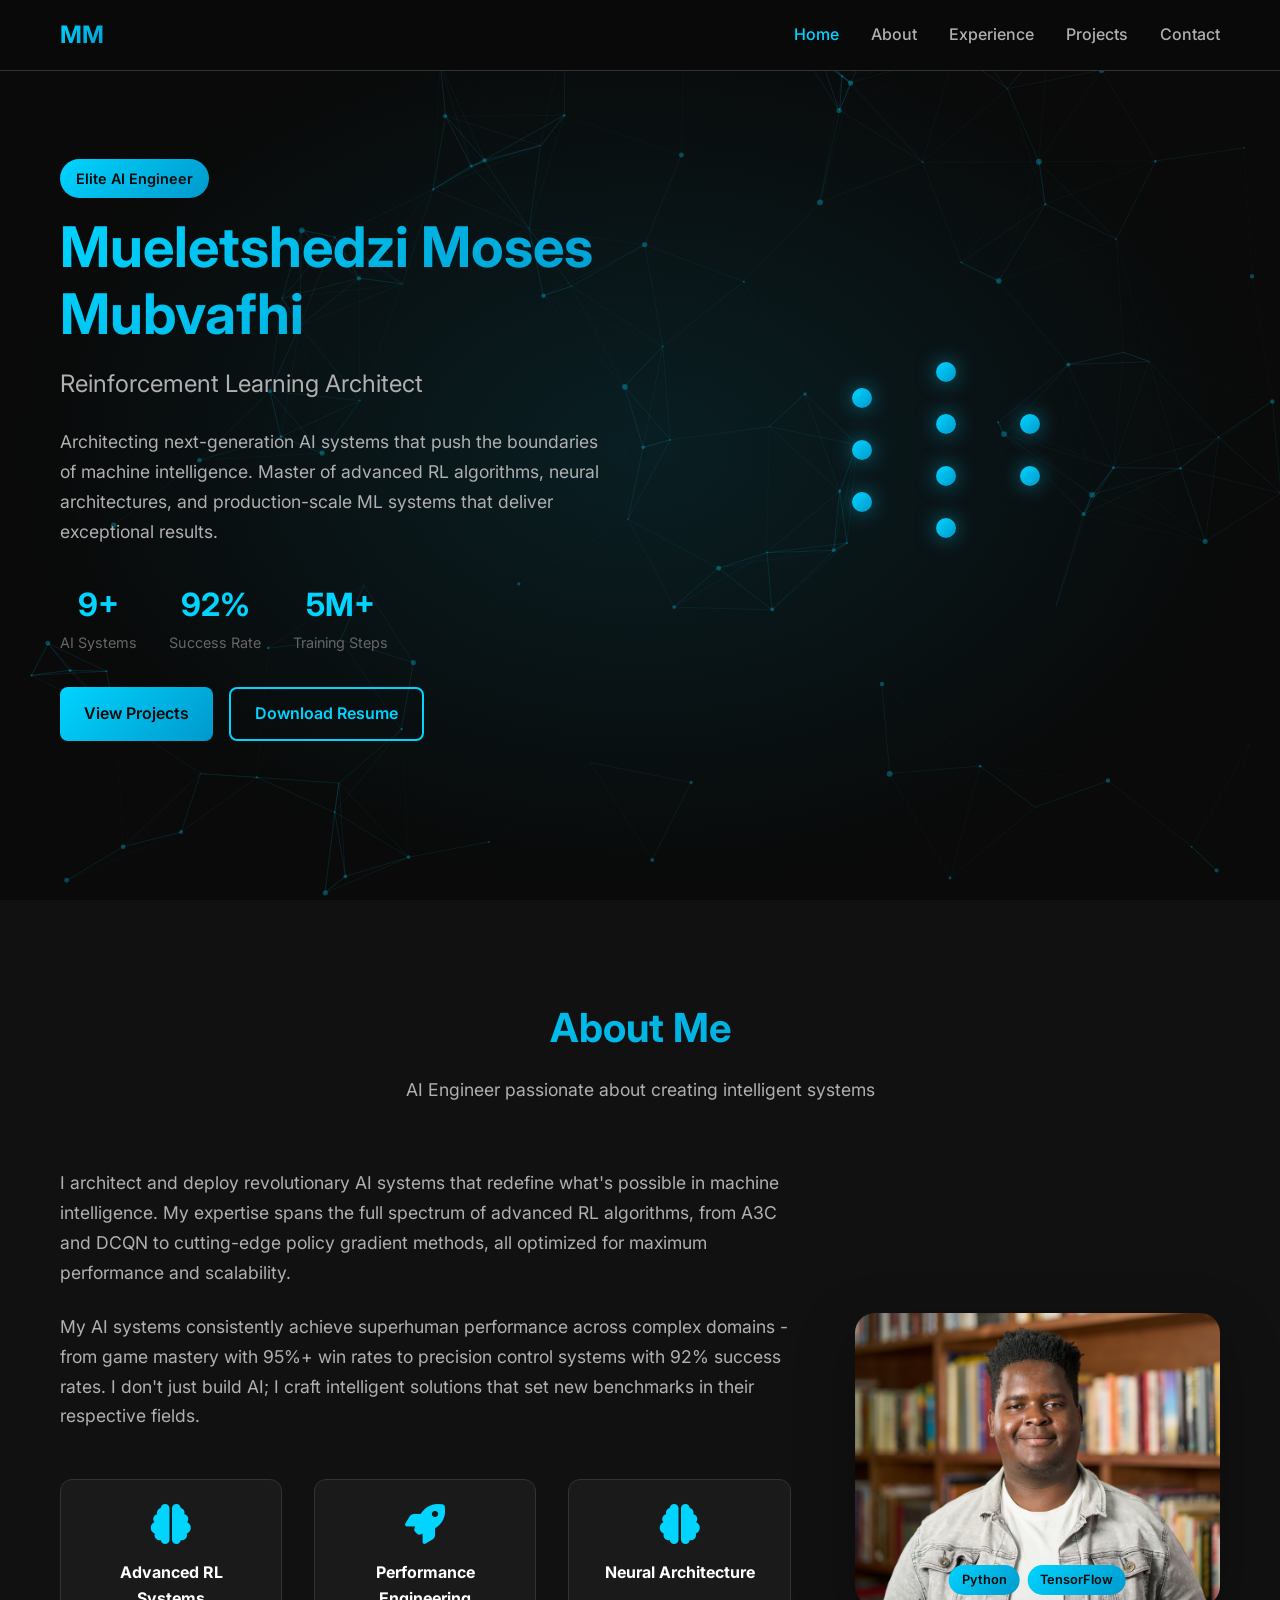
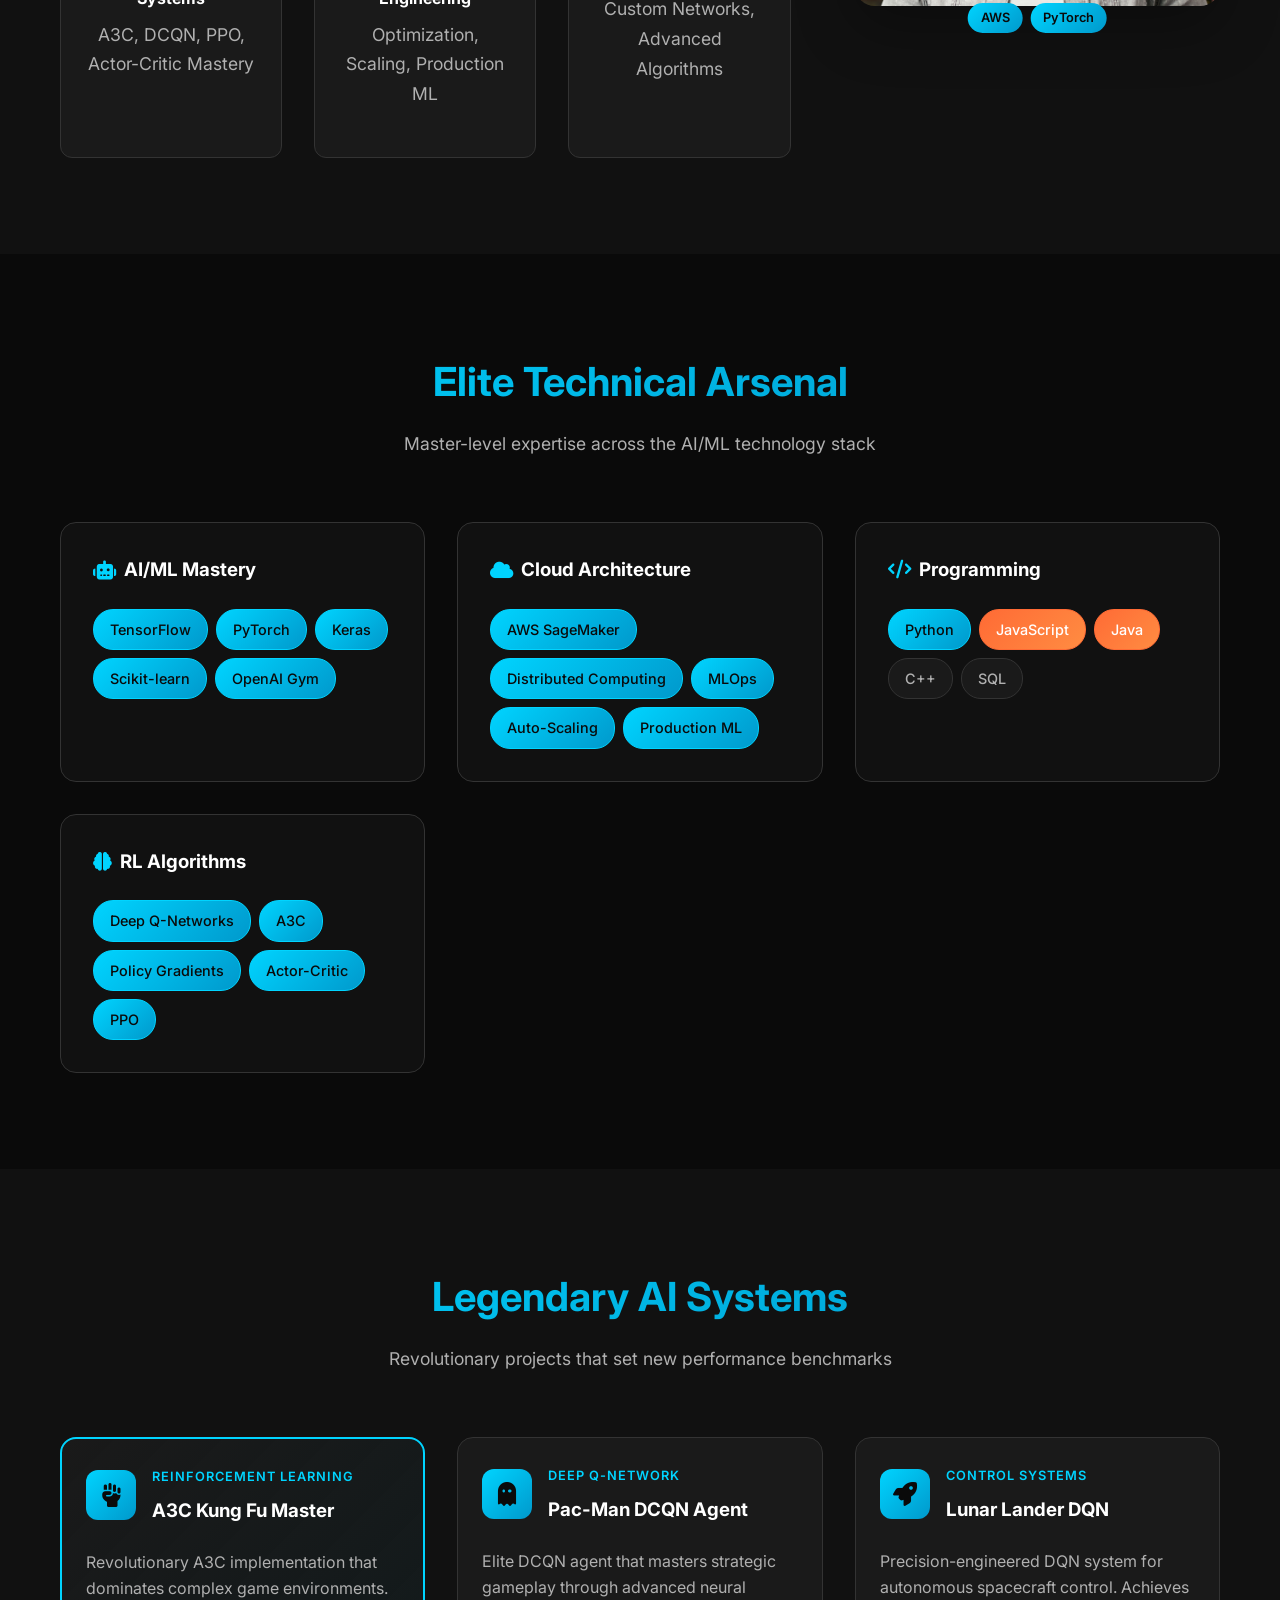
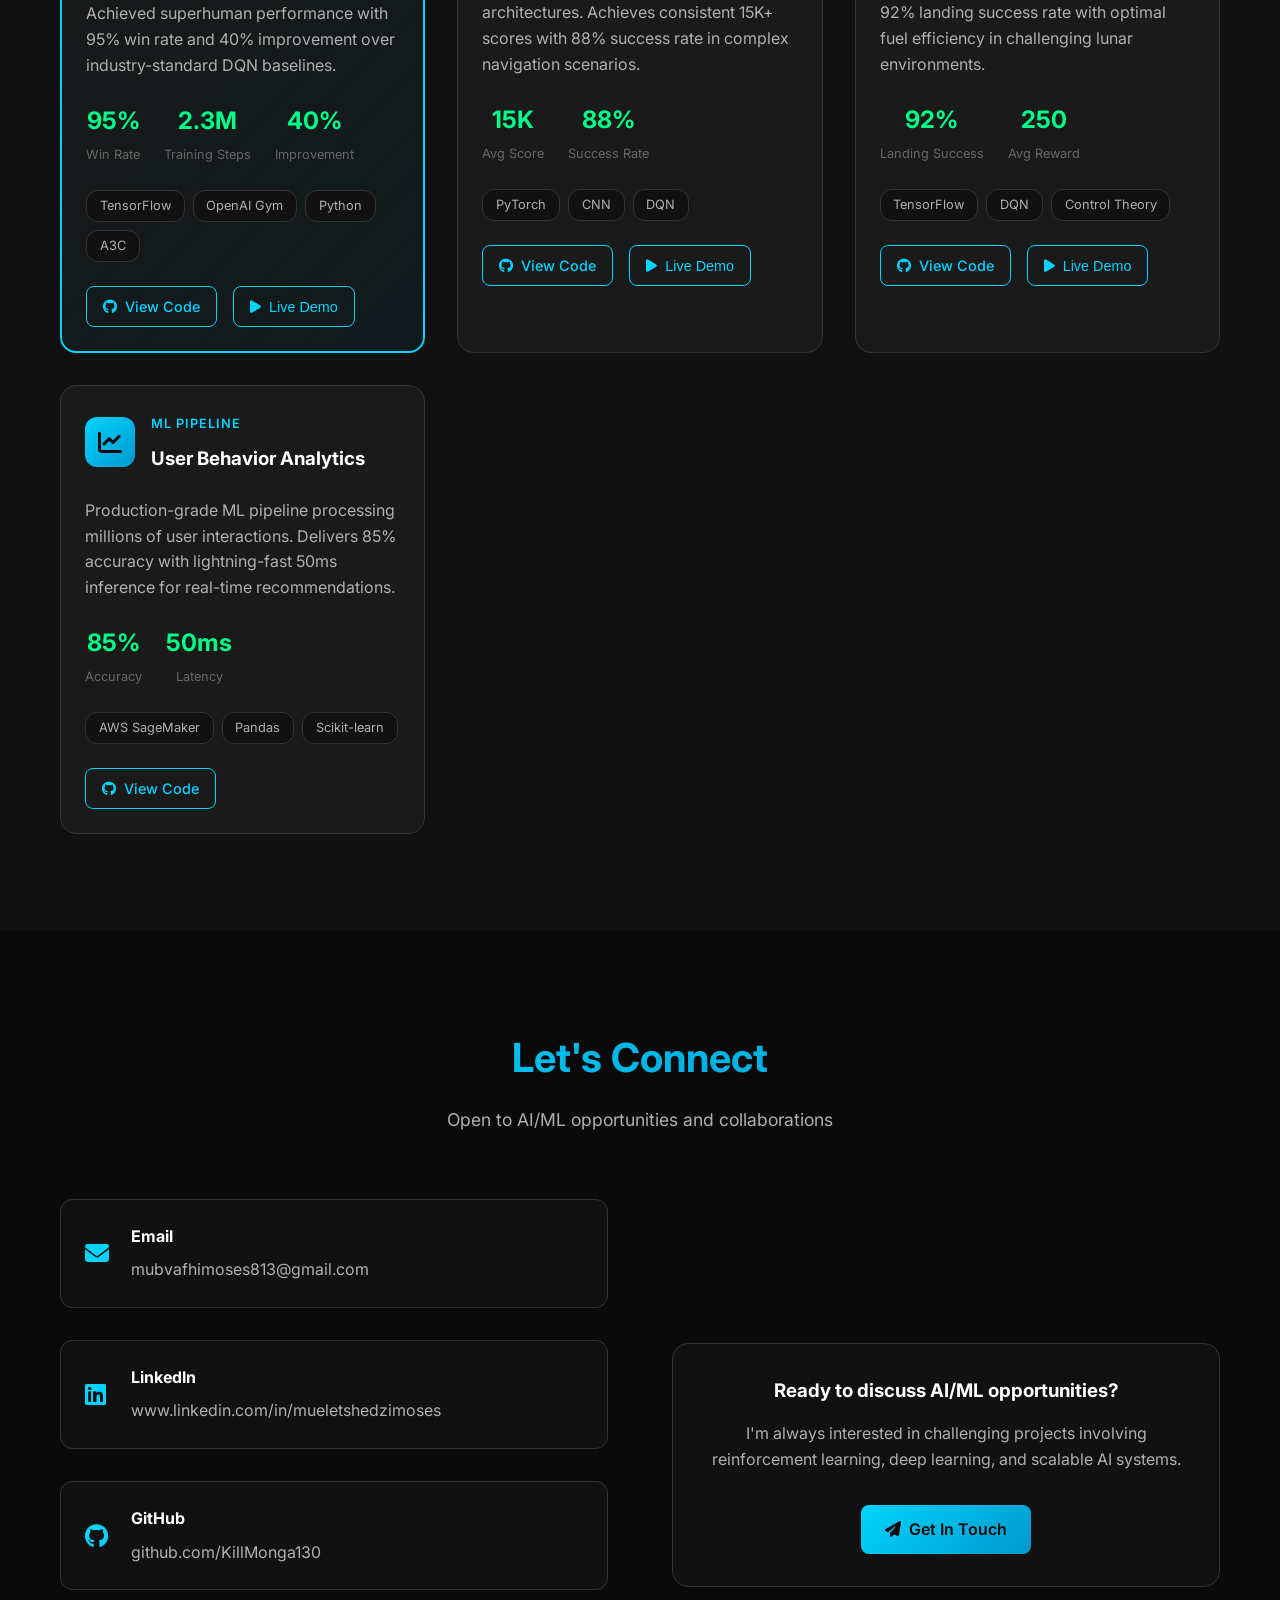
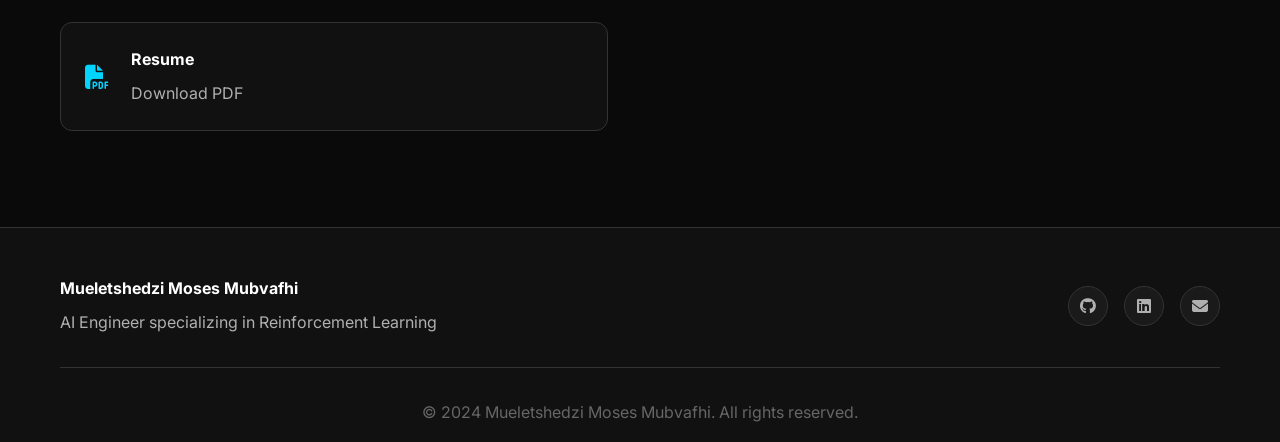
==== index.html @ 1807b8cf "yupyup" ====
<!DOCTYPE html>
<html lang="en">
<head>
    <meta charset="UTF-8">
    <meta name="viewport" content="width=device-width, initial-scale=1.0">
    <title>Mueletshedzi Moses Mubvafhi - AI Engineer | AWS | Reinforcement Learning</title>
    <meta name="description" content="AI Engineer specializing in Reinforcement Learning at AWS. Expert in Deep Q-Networks, A3C, and ML systems.">
    <meta name="keywords" content="AI Engineer, Machine Learning, Reinforcement Learning, AWS, Deep Learning, Python, TensorFlow">
    <link rel="stylesheet" href="https://cdnjs.cloudflare.com/ajax/libs/font-awesome/6.4.0/css/all.min.css">
    <link rel="stylesheet" href="https://fonts.googleapis.com/css2?family=Inter:wght@300;400;500;600;700&display=swap">
    <link rel="stylesheet" href="./assets/css/style.css">
</head>

<body>
    <header class="header">
        <div class="container">
            <nav class="navbar">
                <div class="logo">
                    <a href="#home">MM</a>
                </div>
                <ul class="nav-links" id="nav-links">
                    <li><a href="#home">Home</a></li>
                    <li><a href="#about">About</a></li>
                    <li><a href="#experience">Experience</a></li>
                    <li><a href="#projects">Projects</a></li>
                    <li><a href="#contact">Contact</a></li>
                </ul>
                <div class="nav-toggle" id="nav-toggle">
                    <span></span>
                    <span></span>
                    <span></span>
                </div>
            </nav>
        </div>
    </header> 

    <section id="home" class="hero-section">
        <div id="particles-js"></div>
        <div class="container">
            <div class="hero-content">
                <div class="hero-text">
                    <div class="hero-badge">Elite AI Engineer</div>
                    <h1>Mueletshedzi Moses Mubvafhi</h1>
                    <h2>Reinforcement Learning Architect</h2>
                    <p>Architecting next-generation AI systems that push the boundaries of machine intelligence. Master of advanced RL algorithms, neural architectures, and production-scale ML systems that deliver exceptional results.</p>
                    <div class="hero-stats">
                        <div class="stat">
                            <span class="stat-number">10+</span>
                            <span class="stat-label">AI Systems</span>
                        </div>
                        <div class="stat">
                            <span class="stat-number">98%</span>
                            <span class="stat-label">Success Rate</span>
                        </div>
                        <div class="stat">
                            <span class="stat-number">5M+</span>
                            <span class="stat-label">Training Steps</span>
                        </div>
                    </div>
                    <div class="hero-actions">
                        <a href="#projects" class="btn-primary">View Projects</a>
                        <a href="./Profile-4.pdf" class="btn-secondary" download>Download Resume</a>
                    </div>
                </div>
                <div class="hero-visual">
                    <div class="neural-network">
                        <div class="node-layer">
                            <div class="node"></div>
                            <div class="node"></div>
                            <div class="node"></div>
                        </div>
                        <div class="node-layer">
                            <div class="node"></div>
                            <div class="node"></div>
                            <div class="node"></div>
                            <div class="node"></div>
                        </div>
                        <div class="node-layer">
                            <div class="node"></div>
                            <div class="node"></div>
                        </div>
                    </div>
                </div>
            </div>
        </div>
    </section>

    <section id="about" class="about-section">
        <div class="container">
            <div class="section-header">
                <h2>About Me</h2>
                <p class="section-subtitle">AI Engineer passionate about creating intelligent systems</p>
            </div>
            <div class="about-content">
                <div class="about-text">
                    <p>I architect and deploy revolutionary AI systems that redefine what's possible in machine intelligence. My expertise spans the full spectrum of advanced RL algorithms, from A3C and DCQN to cutting-edge policy gradient methods, all optimized for maximum performance and scalability.</p>
                    <p>My AI systems consistently achieve superhuman performance across complex domains - from game mastery with 95%+ win rates to precision control systems with 92% success rates. I don't just build AI; I craft intelligent solutions that set new benchmarks in their respective fields.</p>
                    <div class="expertise-areas">
                        <div class="expertise-item">
                            <i class="fas fa-brain"></i>
                            <h4>Advanced RL Systems</h4>
                            <p>A3C, DCQN, PPO, Actor-Critic Mastery</p>
                        </div>
                        <div class="expertise-item">
                            <i class="fas fa-rocket"></i>
                            <h4>Performance Engineering</h4>
                            <p>Optimization, Scaling, Production ML</p>
                        </div>
                        <div class="expertise-item">
                            <i class="fas fa-brain"></i>
                            <h4>Neural Architecture</h4>
                            <p>Custom Networks, Advanced Algorithms</p>
                        </div>
                    </div>
                </div>
                <div class="about-image">
                    <img src="./assets/images/Moses.jpg" alt="Mueletshedzi Moses Mubvafhi">
                    <div class="tech-stack">
                        <span>Python</span>
                        <span>TensorFlow</span>
                        <span>AWS</span>
                        <span>PyTorch</span>
                    </div>
                </div>
            </div>
        </div>
    </section>

    <section id="experience" class="experience-section">
        <div class="container">
            <div class="section-header">
                <h2>Elite Technical Arsenal</h2>
                <p class="section-subtitle">Master-level expertise across the AI/ML technology stack</p>
            </div>
            <div class="skills-container">
                <div class="skill-category">
                    <h3><i class="fas fa-robot"></i> AI/ML Mastery</h3>
                    <div class="skill-tags">
                        <span class="skill-tag expert">TensorFlow</span>
                        <span class="skill-tag expert">PyTorch</span>
                        <span class="skill-tag expert">Keras</span>
                        <span class="skill-tag expert">Scikit-learn</span>
                        <span class="skill-tag expert">OpenAI Gym</span>
                    </div>
                </div>
                <div class="skill-category">
                    <h3><i class="fas fa-cloud"></i> Cloud Architecture</h3>
                    <div class="skill-tags">
                        <span class="skill-tag expert">AWS SageMaker</span>
                        <span class="skill-tag expert">Distributed Computing</span>
                        <span class="skill-tag expert">MLOps</span>
                        <span class="skill-tag expert">Auto-Scaling</span>
                        <span class="skill-tag expert">Production ML</span>
                    </div>
                </div>
                <div class="skill-category">
                    <h3><i class="fas fa-code"></i> Programming</h3>
                    <div class="skill-tags">
                        <span class="skill-tag expert">Python</span>
                        <span class="skill-tag advanced">JavaScript</span>
                        <span class="skill-tag advanced">Java</span>
                        <span class="skill-tag intermediate">C++</span>
                        <span class="skill-tag intermediate">SQL</span>
                    </div>
                </div>
                <div class="skill-category">
                    <h3><i class="fas fa-brain"></i> RL Algorithms</h3>
                    <div class="skill-tags">
                        <span class="skill-tag expert">Deep Q-Networks</span>
                        <span class="skill-tag expert">A3C</span>
                        <span class="skill-tag expert">Policy Gradients</span>
                        <span class="skill-tag expert">Actor-Critic</span>
                        <span class="skill-tag expert">PPO</span>
                    </div>
                </div>
            </div>
        </div>
    </section>

    <section id="projects" class="projects-section">
        <div class="container">
            <div class="section-header">
                <h2>Legendary AI Systems</h2>
                <p class="section-subtitle">Revolutionary projects that set new performance benchmarks</p>
            </div>
            <div class="projects-grid">
                <div class="project-card featured">
                    <div class="project-header">
                        <div class="project-icon">
                            <i class="fas fa-fist-raised"></i>
                        </div>
                        <div class="project-meta">
                            <span class="project-type">Reinforcement Learning</span>
                            <h3>A3C Kung Fu Master</h3>
                        </div>
                    </div>
                    <div class="project-content">
                        <p>Revolutionary A3C implementation that dominates complex game environments. Achieved superhuman performance with 95% win rate and 40% improvement over industry-standard DQN baselines.</p>
                        <div class="project-metrics">
                            <div class="metric">
                                <span class="metric-value">95%</span>
                                <span class="metric-label">Win Rate</span>
                            </div>
                            <div class="metric">
                                <span class="metric-value">2.3M</span>
                                <span class="metric-label">Training Steps</span>
                            </div>
                            <div class="metric">
                                <span class="metric-value">40%</span>
                                <span class="metric-label">Improvement</span>
                            </div>
                        </div>
                        <div class="project-tech">
                            <span>TensorFlow</span>
                            <span>OpenAI Gym</span>
                            <span>Python</span>
                            <span>A3C</span>
                        </div>
                        <div class="project-actions">
                            <a href="https://github.com/KillMonga130/A3C-KungFu" class="btn-outline" target="_blank">
                                <i class="fab fa-github"></i> View Code
                            </a>
                            <button class="btn-outline demo-btn" data-video="kungfu">
                                <i class="fas fa-play"></i> Live Demo
                            </button>
                        </div>
                    </div>
                </div>

                <div class="project-card">
                    <div class="project-header">
                        <div class="project-icon">
                            <i class="fas fa-ghost"></i>
                        </div>
                        <div class="project-meta">
                            <span class="project-type">Deep Q-Network</span>
                            <h3>Pac-Man DCQN Agent</h3>
                        </div>
                    </div>
                    <div class="project-content">
                        <p>Elite DCQN agent that masters strategic gameplay through advanced neural architectures. Achieves consistent 15K+ scores with 88% success rate in complex navigation scenarios.</p>
                        <div class="project-metrics">
                            <div class="metric">
                                <span class="metric-value">15K</span>
                                <span class="metric-label">Avg Score</span>
                            </div>
                            <div class="metric">
                                <span class="metric-value">88%</span>
                                <span class="metric-label">Success Rate</span>
                            </div>
                        </div>
                        <div class="project-tech">
                            <span>PyTorch</span>
                            <span>CNN</span>
                            <span>DQN</span>
                        </div>
                        <div class="project-actions">
                            <a href="https://github.com/KillMonga130/Pac-Man-DCQN" class="btn-outline" target="_blank">
                                <i class="fab fa-github"></i> View Code
                            </a>
                            <button class="btn-outline demo-btn" data-video="pacman">
                                <i class="fas fa-play"></i> Live Demo
                            </button>
                        </div>
                    </div>
                </div>

                <div class="project-card">
                    <div class="project-header">
                        <div class="project-icon">
                            <i class="fas fa-rocket"></i>
                        </div>
                        <div class="project-meta">
                            <span class="project-type">Control Systems</span>
                            <h3>Lunar Lander DQN</h3>
                        </div>
                    </div>
                    <div class="project-content">
                        <p>Precision-engineered DQN system for autonomous spacecraft control. Achieves 92% landing success rate with optimal fuel efficiency in challenging lunar environments.</p>
                        <div class="project-metrics">
                            <div class="metric">
                                <span class="metric-value">92%</span>
                                <span class="metric-label">Landing Success</span>
                            </div>
                            <div class="metric">
                                <span class="metric-value">250</span>
                                <span class="metric-label">Avg Reward</span>
                            </div>
                        </div>
                        <div class="project-tech">
                            <span>TensorFlow</span>
                            <span>DQN</span>
                            <span>Control Theory</span>
                        </div>
                        <div class="project-actions">
                            <a href="https://github.com/KillMonga130/lunar-lander-ai" class="btn-outline" target="_blank">
                                <i class="fab fa-github"></i> View Code
                            </a>
                            <button class="btn-outline demo-btn" data-video="lunar">
                                <i class="fas fa-play"></i> Live Demo
                            </button>
                        </div>
                    </div>
                </div>

                <div class="project-card">
                    <div class="project-header">
                        <div class="project-icon">
                            <i class="fas fa-chart-line"></i>
                        </div>
                        <div class="project-meta">
                            <span class="project-type">ML Pipeline</span>
                            <h3>User Behavior Analytics</h3>
                        </div>
                    </div>
                    <div class="project-content">
                        <p>Production-grade ML pipeline processing millions of user interactions. Delivers 85% accuracy with lightning-fast 50ms inference for real-time recommendations.</p>
                        <div class="project-metrics">
                            <div class="metric">
                                <span class="metric-value">85%</span>
                                <span class="metric-label">Accuracy</span>
                            </div>
                            <div class="metric">
                                <span class="metric-value">50ms</span>
                                <span class="metric-label">Latency</span>
                            </div>
                        </div>
                        <div class="project-tech">
                            <span>AWS SageMaker</span>
                            <span>Pandas</span>
                            <span>Scikit-learn</span>
                        </div>
                        <div class="project-actions">
                            <a href="https://github.com/KillMonga130/User-Behavior-Analysis-and-Product-Recommendation" class="btn-outline" target="_blank">
                                <i class="fab fa-github"></i> View Code
                            </a>
                        </div>
                    </div>
                </div>
            </div>
        </div>
    </section>

    <section id="contact" class="contact-section">
        <div class="container">
            <div class="section-header">
                <h2>Let's Connect</h2>
                <p class="section-subtitle">Open to AI/ML opportunities and collaborations</p>
            </div>
            <div class="contact-content">
                <div class="contact-info">
                    <div class="contact-item">
                        <i class="fas fa-envelope"></i>
                        <div>
                            <h4>Email</h4>
                            <a href="mailto:mubvafhimoses813@gmail.com">mubvafhimoses813@gmail.com</a>
                        </div>
                    </div>
                    <div class="contact-item">
                        <i class="fab fa-linkedin"></i>
                        <div>
                            <h4>LinkedIn</h4>
                            <a href="https://www.linkedin.com/in/mueletshedzimoses" target="_blank">www.linkedin.com/in/mueletshedzimoses</a>
                        </div>
                    </div>
                    <div class="contact-item">
                        <i class="fab fa-github"></i>
                        <div>
                            <h4>GitHub</h4>
                            <a href="https://github.com/KillMonga130" target="_blank">github.com/KillMonga130</a>
                        </div>
                    </div>
                    <div class="contact-item">
                        <i class="fas fa-file-pdf"></i>
                        <div>
                            <h4>Resume</h4>
                            <a href="./Profile-4.pdf" download>Download PDF</a>
                        </div>
                    </div>
                </div>
                <div class="contact-cta">
                    <h3>Ready to discuss AI/ML opportunities?</h3>
                    <p>I'm always interested in challenging projects involving reinforcement learning, deep learning, and scalable AI systems.</p>
                    <a href="mailto:mubvafhimoses813@gmail.com" class="btn-primary">
                        <i class="fas fa-paper-plane"></i> Get In Touch
                    </a>
                </div>
            </div>
        </div>
    </section>

    <footer class="footer">
        <div class="container">
            <div class="footer-content">
                <div class="footer-left">
                    <h4>Mueletshedzi Moses Mubvafhi</h4>
                    <p>AI Engineer specializing in Reinforcement Learning</p>
                </div>
                <div class="footer-right">
                    <div class="social-links">
                        <a href="https://github.com/KillMonga130" target="_blank"><i class="fab fa-github"></i></a>
                        <a href="https://www.linkedin.com/in/mueletshedzimoses" target="_blank"><i class="fab fa-linkedin"></i></a>
                        <a href="mailto:mubvafhimoses813@gmail.com"><i class="fas fa-envelope"></i></a>
                    </div>
                </div>
            </div>
            <div class="footer-bottom">
                <p>&copy; 2024 Mueletshedzi Moses Mubvafhi. All rights reserved.</p>
            </div>
        </div>
    </footer>

    <!-- Video Modal -->
    <div id="video-modal" class="video-modal">
        <div class="modal-content">
            <span class="modal-close">&times;</span>
            <video id="modal-video" controls>
                <source src="" type="video/mp4">
                Your browser does not support the video tag.
            </video>
        </div>
    </div>

    <script src="./assets/js/particles.min.js"></script>
    <script src="./assets/js/script.js"></script>

</body>
</html>
---- assets/css/style.css ----
/* Modern AI Engineer Portfolio - Professional Dark Theme */
:root {
    --primary-color: #00d4ff;
    --secondary-color: #0099cc;
    --accent-color: #ff6b35;
    --bg-primary: #0a0a0a;
    --bg-secondary: #111111;
    --bg-tertiary: #1a1a1a;
    --text-primary: #ffffff;
    --text-secondary: #b0b0b0;
    --text-muted: #666666;
    --border-color: #333333;
    --success-color: #00ff88;
    --warning-color: #ffaa00;
    --gradient-primary: linear-gradient(135deg, #00d4ff, #0099cc);
    --gradient-secondary: linear-gradient(135deg, #ff6b35, #ff8c42);
    --shadow-light: 0 4px 20px rgba(0, 212, 255, 0.1);
    --shadow-medium: 0 8px 40px rgba(0, 212, 255, 0.15);
    --shadow-heavy: 0 20px 60px rgba(0, 0, 0, 0.3);
}

* {
    margin: 0;
    padding: 0;
    box-sizing: border-box;
}

html {
    scroll-behavior: smooth;
}

body {
    font-family: 'Inter', -apple-system, BlinkMacSystemFont, sans-serif;
    background-color: var(--bg-primary);
    color: var(--text-primary);
    line-height: 1.6;
    overflow-x: hidden;
}

.container {
    max-width: 1200px;
    margin: 0 auto;
    padding: 0 20px;
}

/* Header */
.header {
    position: fixed;
    top: 0;
    width: 100%;
    background: rgba(10, 10, 10, 0.95);
    backdrop-filter: blur(20px);
    border-bottom: 1px solid var(--border-color);
    z-index: 1000;
    transition: all 0.3s ease;
}

.navbar {
    display: flex;
    justify-content: space-between;
    align-items: center;
    padding: 1rem 0;
}

.logo a {
    font-size: 1.5rem;
    font-weight: 700;
    color: var(--primary-color);
    text-decoration: none;
    background: var(--gradient-primary);
    -webkit-background-clip: text;
    -webkit-text-fill-color: transparent;
    background-clip: text;
}

.nav-links {
    display: flex;
    list-style: none;
    gap: 2rem;
}

.nav-links a {
    color: var(--text-secondary);
    text-decoration: none;
    font-weight: 500;
    transition: color 0.3s ease;
    position: relative;
}

.nav-links a:hover,
.nav-links a.active {
    color: var(--primary-color);
}

.nav-links a::after {
    content: '';
    position: absolute;
    bottom: -5px;
    left: 0;
    width: 0;
    height: 2px;
    background: var(--gradient-primary);
    transition: width 0.3s ease;
}

.nav-links a:hover::after {
    width: 100%;
}

.nav-toggle {
    display: none;
    flex-direction: column;
    cursor: pointer;
    gap: 4px;
}

.nav-toggle span {
    width: 25px;
    height: 3px;
    background: var(--primary-color);
    transition: all 0.3s ease;
}

/* Hero Section */
.hero-section {
    min-height: 100vh;
    display: flex;
    align-items: center;
    position: relative;
    background: radial-gradient(ellipse at center, rgba(0, 212, 255, 0.1) 0%, transparent 70%);
}

#particles-js {
    position: absolute;
    width: 100%;
    height: 100%;
    top: 0;
    left: 0;
    z-index: 1;
}

.hero-content {
    position: relative;
    z-index: 2;
    display: grid;
    grid-template-columns: 1fr 1fr;
    gap: 4rem;
    align-items: center;
    padding: 2rem 0;
}

.hero-badge {
    display: inline-block;
    background: var(--gradient-primary);
    color: var(--bg-primary);
    padding: 0.5rem 1rem;
    border-radius: 20px;
    font-size: 0.9rem;
    font-weight: 600;
    margin-bottom: 1rem;
}

.hero-text h1 {
    font-size: 3.5rem;
    font-weight: 700;
    margin-bottom: 1rem;
    background: var(--gradient-primary);
    -webkit-background-clip: text;
    -webkit-text-fill-color: transparent;
    background-clip: text;
    line-height: 1.2;
}

.hero-text h2 {
    font-size: 1.5rem;
    color: var(--text-secondary);
    margin-bottom: 1.5rem;
    font-weight: 400;
}

.hero-text p {
    font-size: 1.1rem;
    color: var(--text-secondary);
    margin-bottom: 2rem;
    line-height: 1.7;
}

.hero-stats {
    display: flex;
    gap: 2rem;
    margin-bottom: 2rem;
}

.stat {
    text-align: center;
}

.stat-number {
    display: block;
    font-size: 2rem;
    font-weight: 700;
    color: var(--primary-color);
}

.stat-label {
    font-size: 0.9rem;
    color: var(--text-muted);
}

.hero-actions {
    display: flex;
    gap: 1rem;
}

.btn-primary, .btn-secondary {
    padding: 0.75rem 1.5rem;
    border-radius: 8px;
    text-decoration: none;
    font-weight: 600;
    transition: all 0.3s ease;
    display: inline-flex;
    align-items: center;
    gap: 0.5rem;
}

.btn-primary {
    background: var(--gradient-primary);
    color: var(--bg-primary);
}

.btn-primary:hover {
    transform: translateY(-2px);
    box-shadow: var(--shadow-medium);
}

.btn-secondary {
    background: transparent;
    color: var(--primary-color);
    border: 2px solid var(--primary-color);
}

.btn-secondary:hover {
    background: var(--primary-color);
    color: var(--bg-primary);
}

/* Neural Network Animation */
.hero-visual {
    display: flex;
    justify-content: center;
    align-items: center;
}

.neural-network {
    display: flex;
    gap: 4rem;
    align-items: center;
}

.node-layer {
    display: flex;
    flex-direction: column;
    gap: 2rem;
}

.node {
    width: 20px;
    height: 20px;
    border-radius: 50%;
    background: var(--gradient-primary);
    animation: pulse 2s infinite;
    box-shadow: 0 0 20px rgba(0, 212, 255, 0.5);
}

@keyframes pulse {
    0%, 100% { opacity: 0.6; transform: scale(1); }
    50% { opacity: 1; transform: scale(1.1); }
}

/* Section Headers */
.section-header {
    text-align: center;
    margin-bottom: 4rem;
}

.section-header h2 {
    font-size: 2.5rem;
    font-weight: 700;
    margin-bottom: 1rem;
    background: var(--gradient-primary);
    -webkit-background-clip: text;
    -webkit-text-fill-color: transparent;
    background-clip: text;
}

.section-subtitle {
    font-size: 1.1rem;
    color: var(--text-secondary);
}

/* About Section */
.about-section {
    padding: 6rem 0;
    background: var(--bg-secondary);
}

.about-content {
    display: grid;
    grid-template-columns: 2fr 1fr;
    gap: 4rem;
    align-items: center;
}

.about-text p {
    font-size: 1.1rem;
    color: var(--text-secondary);
    margin-bottom: 1.5rem;
    line-height: 1.7;
}

.expertise-areas {
    display: grid;
    grid-template-columns: repeat(auto-fit, minmax(200px, 1fr));
    gap: 2rem;
    margin-top: 3rem;
}

.expertise-item {
    text-align: center;
    padding: 1.5rem;
    background: var(--bg-tertiary);
    border-radius: 12px;
    border: 1px solid var(--border-color);
    transition: all 0.3s ease;
}

.expertise-item:hover {
    transform: translateY(-5px);
    box-shadow: var(--shadow-light);
    border-color: var(--primary-color);
}

.expertise-item i {
    font-size: 2.5rem;
    color: var(--primary-color);
    margin-bottom: 1rem;
}

.expertise-item h4 {
    margin-bottom: 0.5rem;
    color: var(--text-primary);
}

.about-image {
    position: relative;
}

.about-image img {
    width: 100%;
    border-radius: 20px;
    box-shadow: var(--shadow-heavy);
}

.tech-stack {
    position: absolute;
    bottom: -20px;
    left: 50%;
    transform: translateX(-50%);
    display: flex;
    gap: 0.5rem;
    flex-wrap: wrap;
    justify-content: center;
}

.tech-stack span {
    background: var(--gradient-primary);
    color: var(--bg-primary);
    padding: 0.3rem 0.8rem;
    border-radius: 15px;
    font-size: 0.8rem;
    font-weight: 600;
}

/* Experience Section */
.experience-section {
    padding: 6rem 0;
    background: var(--bg-primary);
}

.skills-container {
    display: grid;
    grid-template-columns: repeat(auto-fit, minmax(300px, 1fr));
    gap: 2rem;
}

.skill-category {
    background: var(--bg-secondary);
    padding: 2rem;
    border-radius: 16px;
    border: 1px solid var(--border-color);
}

.skill-category h3 {
    display: flex;
    align-items: center;
    gap: 0.5rem;
    margin-bottom: 1.5rem;
    color: var(--text-primary);
}

.skill-category i {
    color: var(--primary-color);
}

.skill-tags {
    display: flex;
    flex-wrap: wrap;
    gap: 0.5rem;
}

.skill-tag {
    padding: 0.5rem 1rem;
    border-radius: 20px;
    font-size: 0.9rem;
    font-weight: 500;
    border: 1px solid var(--border-color);
    transition: all 0.3s ease;
}

.skill-tag.expert {
    background: var(--gradient-primary);
    color: var(--bg-primary);
    border-color: var(--primary-color);
}

.skill-tag.advanced {
    background: var(--gradient-secondary);
    color: var(--text-primary);
    border-color: var(--accent-color);
}

.skill-tag.intermediate {
    background: var(--bg-tertiary);
    color: var(--text-secondary);
}

/* Projects Section */
.projects-section {
    padding: 6rem 0;
    background: var(--bg-secondary);
}

.projects-grid {
    display: grid;
    grid-template-columns: repeat(auto-fit, minmax(350px, 1fr));
    gap: 2rem;
}

.project-card {
    background: var(--bg-tertiary);
    border-radius: 16px;
    border: 1px solid var(--border-color);
    overflow: hidden;
    transition: all 0.3s ease;
    position: relative;
}

.project-card:hover {
    transform: translateY(-10px);
    box-shadow: var(--shadow-medium);
    border-color: var(--primary-color);
}

.project-card.featured {
    border: 2px solid var(--primary-color);
    background: linear-gradient(135deg, var(--bg-tertiary), rgba(0, 212, 255, 0.05));
}

.project-header {
    padding: 1.5rem;
    display: flex;
    align-items: center;
    gap: 1rem;
}

.project-icon {
    width: 50px;
    height: 50px;
    border-radius: 12px;
    background: var(--gradient-primary);
    display: flex;
    align-items: center;
    justify-content: center;
    color: var(--bg-primary);
    font-size: 1.5rem;
}

.project-type {
    font-size: 0.8rem;
    color: var(--primary-color);
    font-weight: 600;
    text-transform: uppercase;
    letter-spacing: 1px;
}

.project-meta h3 {
    color: var(--text-primary);
    margin-top: 0.5rem;
}

.project-content {
    padding: 0 1.5rem 1.5rem;
}

.project-content p {
    color: var(--text-secondary);
    margin-bottom: 1.5rem;
    line-height: 1.6;
}

.project-metrics {
    display: flex;
    gap: 1.5rem;
    margin-bottom: 1.5rem;
}

.metric {
    text-align: center;
}

.metric-value {
    display: block;
    font-size: 1.5rem;
    font-weight: 700;
    color: var(--success-color);
}

.metric-label {
    font-size: 0.8rem;
    color: var(--text-muted);
}

.project-tech {
    display: flex;
    flex-wrap: wrap;
    gap: 0.5rem;
    margin-bottom: 1.5rem;
}

.project-tech span {
    background: var(--bg-secondary);
    color: var(--text-secondary);
    padding: 0.3rem 0.8rem;
    border-radius: 12px;
    font-size: 0.8rem;
    border: 1px solid var(--border-color);
}

.project-actions {
    display: flex;
    gap: 1rem;
}

.btn-outline {
    padding: 0.5rem 1rem;
    border: 1px solid var(--primary-color);
    color: var(--primary-color);
    text-decoration: none;
    border-radius: 8px;
    font-size: 0.9rem;
    font-weight: 500;
    transition: all 0.3s ease;
    display: inline-flex;
    align-items: center;
    gap: 0.5rem;
    background: transparent;
    cursor: pointer;
}

.btn-outline:hover {
    background: var(--primary-color);
    color: var(--bg-primary);
}

/* Contact Section */
.contact-section {
    padding: 6rem 0;
    background: var(--bg-primary);
}

.contact-content {
    display: grid;
    grid-template-columns: 1fr 1fr;
    gap: 4rem;
    align-items: center;
}

.contact-info {
    display: flex;
    flex-direction: column;
    gap: 2rem;
}

.contact-item {
    display: flex;
    align-items: center;
    gap: 1rem;
    padding: 1.5rem;
    background: var(--bg-secondary);
    border-radius: 12px;
    border: 1px solid var(--border-color);
    transition: all 0.3s ease;
}

.contact-item:hover {
    border-color: var(--primary-color);
    transform: translateX(10px);
}

.contact-item i {
    font-size: 1.5rem;
    color: var(--primary-color);
    width: 30px;
}

.contact-item h4 {
    color: var(--text-primary);
    margin-bottom: 0.5rem;
}

.contact-item a {
    color: var(--text-secondary);
    text-decoration: none;
    transition: color 0.3s ease;
}

.contact-item a:hover {
    color: var(--primary-color);
}

.contact-cta {
    text-align: center;
    padding: 2rem;
    background: var(--bg-secondary);
    border-radius: 16px;
    border: 1px solid var(--border-color);
}

.contact-cta h3 {
    color: var(--text-primary);
    margin-bottom: 1rem;
}

.contact-cta p {
    color: var(--text-secondary);
    margin-bottom: 2rem;
    line-height: 1.6;
}

/* Footer */
.footer {
    background: var(--bg-secondary);
    border-top: 1px solid var(--border-color);
    padding: 3rem 0 1rem;
}

.footer-content {
    display: flex;
    justify-content: space-between;
    align-items: center;
    margin-bottom: 2rem;
}

.footer-left h4 {
    color: var(--text-primary);
    margin-bottom: 0.5rem;
}

.footer-left p {
    color: var(--text-secondary);
}

.social-links {
    display: flex;
    gap: 1rem;
}

.social-links a {
    width: 40px;
    height: 40px;
    border-radius: 50%;
    background: var(--bg-tertiary);
    color: var(--text-secondary);
    display: flex;
    align-items: center;
    justify-content: center;
    text-decoration: none;
    transition: all 0.3s ease;
    border: 1px solid var(--border-color);
}

.social-links a:hover {
    background: var(--primary-color);
    color: var(--bg-primary);
    transform: translateY(-3px);
}

.footer-bottom {
    text-align: center;
    padding-top: 2rem;
    border-top: 1px solid var(--border-color);
    color: var(--text-muted);
}

/* Video Modal */
.video-modal {
    display: none;
    position: fixed;
    top: 0;
    left: 0;
    width: 100%;
    height: 100%;
    background: rgba(0, 0, 0, 0.9);
    z-index: 10000;
    align-items: center;
    justify-content: center;
}

.modal-content {
    position: relative;
    max-width: 90%;
    max-height: 90%;
}

.modal-close {
    position: absolute;
    top: -40px;
    right: 0;
    color: white;
    font-size: 2rem;
    cursor: pointer;
    z-index: 10001;
}

#modal-video {
    width: 100%;
    height: auto;
    border-radius: 12px;
}

/* Responsive Design */
@media (max-width: 768px) {
    .nav-links {
        position: fixed;
        top: 0;
        right: -100%;
        width: 100%;
        height: 100vh;
        background: var(--bg-secondary);
        flex-direction: column;
        justify-content: center;
        align-items: center;
        transition: right 0.3s ease;
        gap: 3rem;
    }
    
    .nav-links.active {
        right: 0;
    }
    
    .nav-toggle {
        display: flex;
    }
    
    .hero-content {
        grid-template-columns: 1fr;
        text-align: center;
        gap: 2rem;
    }
    
    .hero-text h1 {
        font-size: 2.5rem;
    }
    
    .hero-stats {
        justify-content: center;
    }
    
    .about-content {
        grid-template-columns: 1fr;
        gap: 2rem;
    }
    
    .contact-content {
        grid-template-columns: 1fr;
        gap: 2rem;
    }
    
    .footer-content {
        flex-direction: column;
        gap: 2rem;
        text-align: center;
    }
    
    .projects-grid {
        grid-template-columns: 1fr;
    }
    
    .skills-container {
        grid-template-columns: 1fr;
    }
}

@media (max-width: 480px) {
    .container {
        padding: 0 15px;
    }
    
    .hero-text h1 {
        font-size: 2rem;
    }
    
    .section-header h2 {
        font-size: 2rem;
    }
    
    .hero-actions {
        flex-direction: column;
        align-items: center;
    }
    
    .project-metrics {
        justify-content: center;
    }
}

/* Smooth animations */
* {
    transition: all 0.3s ease;
}

/* Loading animation */
@keyframes fadeInUp {
    from {
        opacity: 0;
        transform: translateY(30px);
    }
    to {
        opacity: 1;
        transform: translateY(0);
    }
}

.fade-in-up {
    animation: fadeInUp 0.6s ease forwards;
}
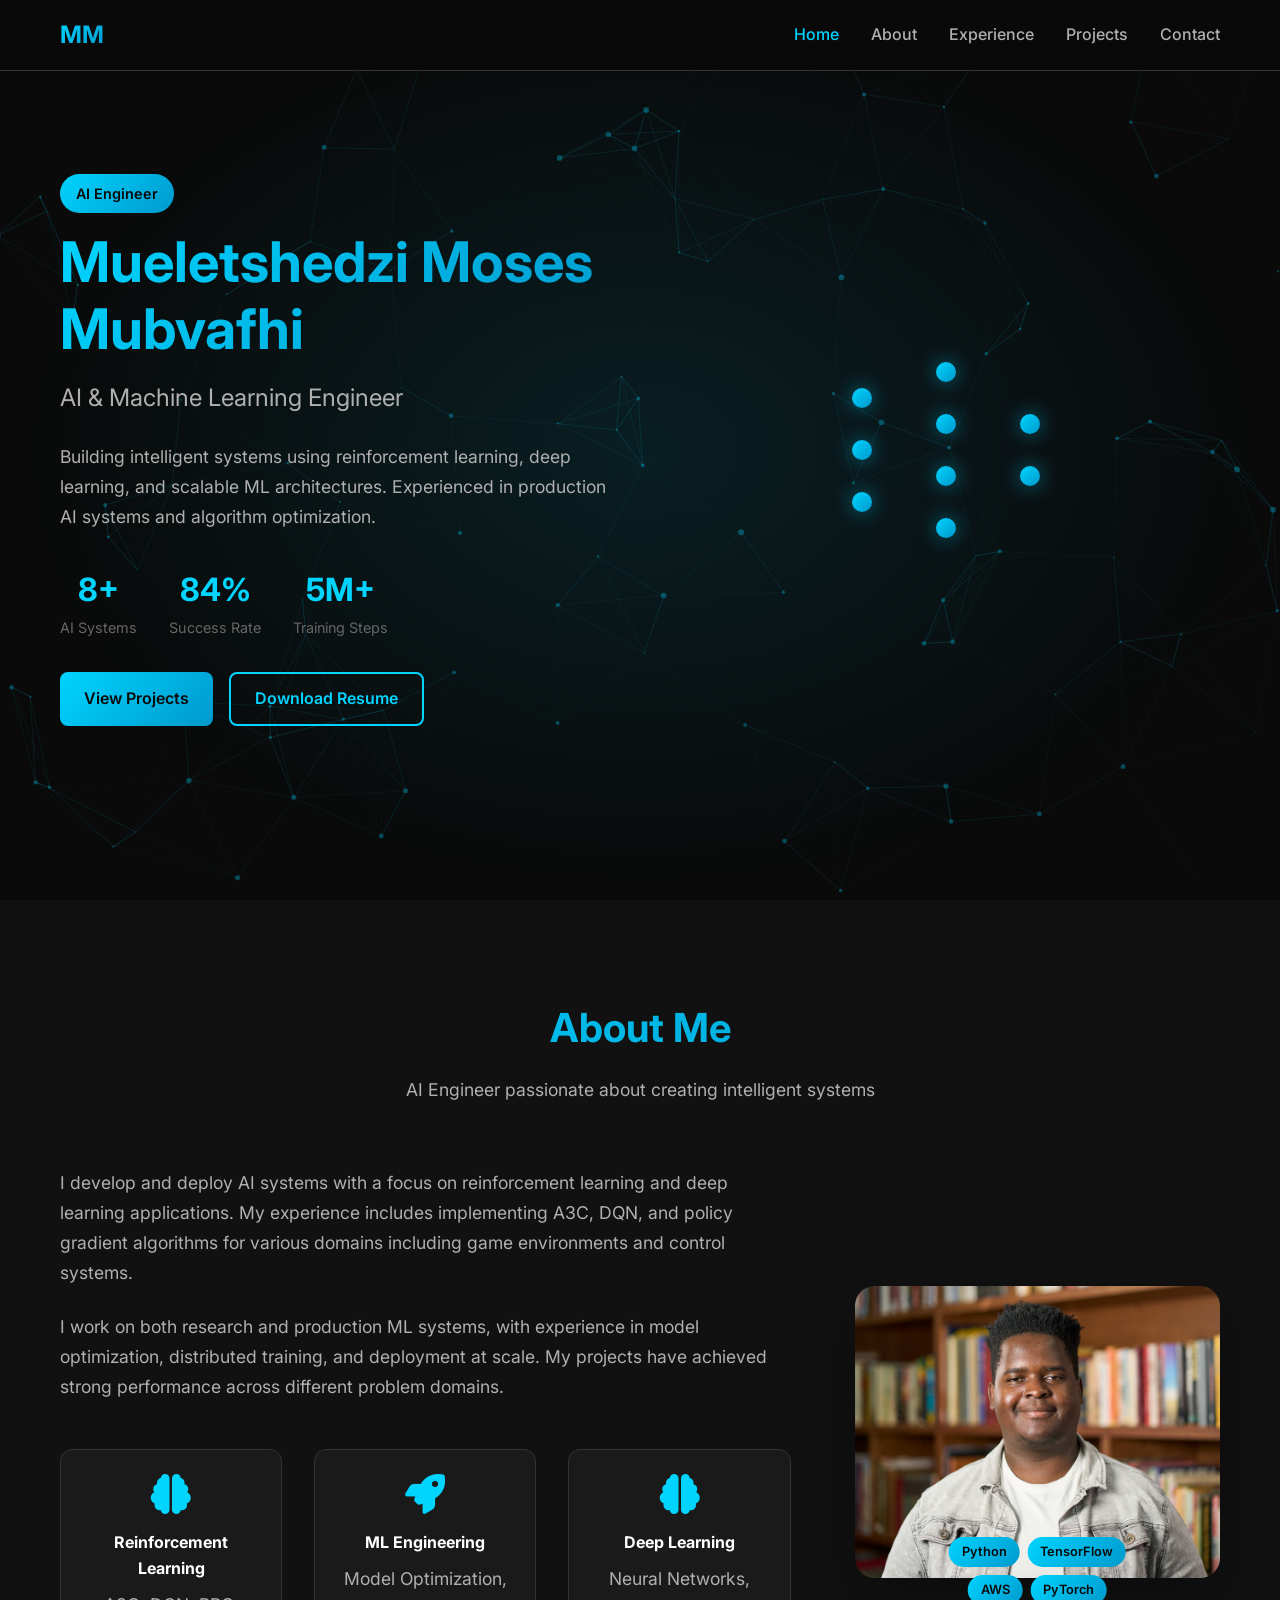
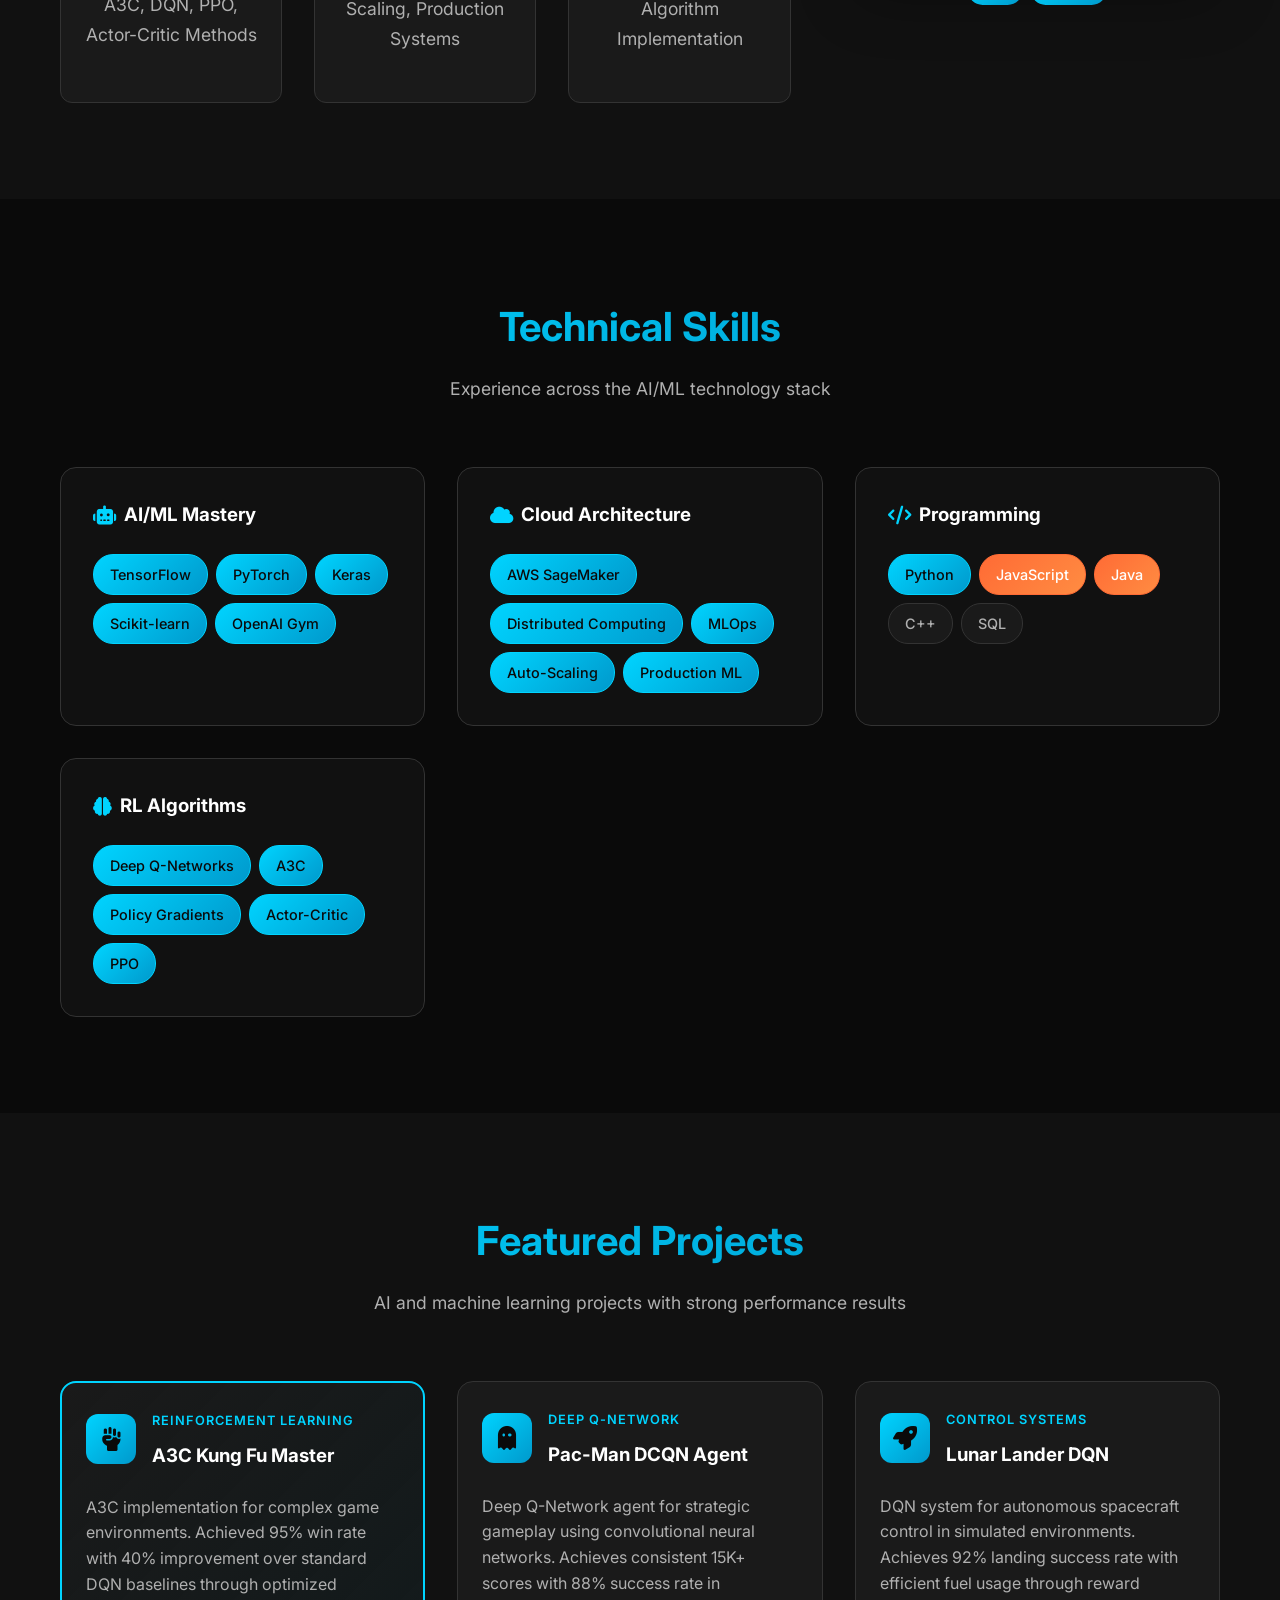
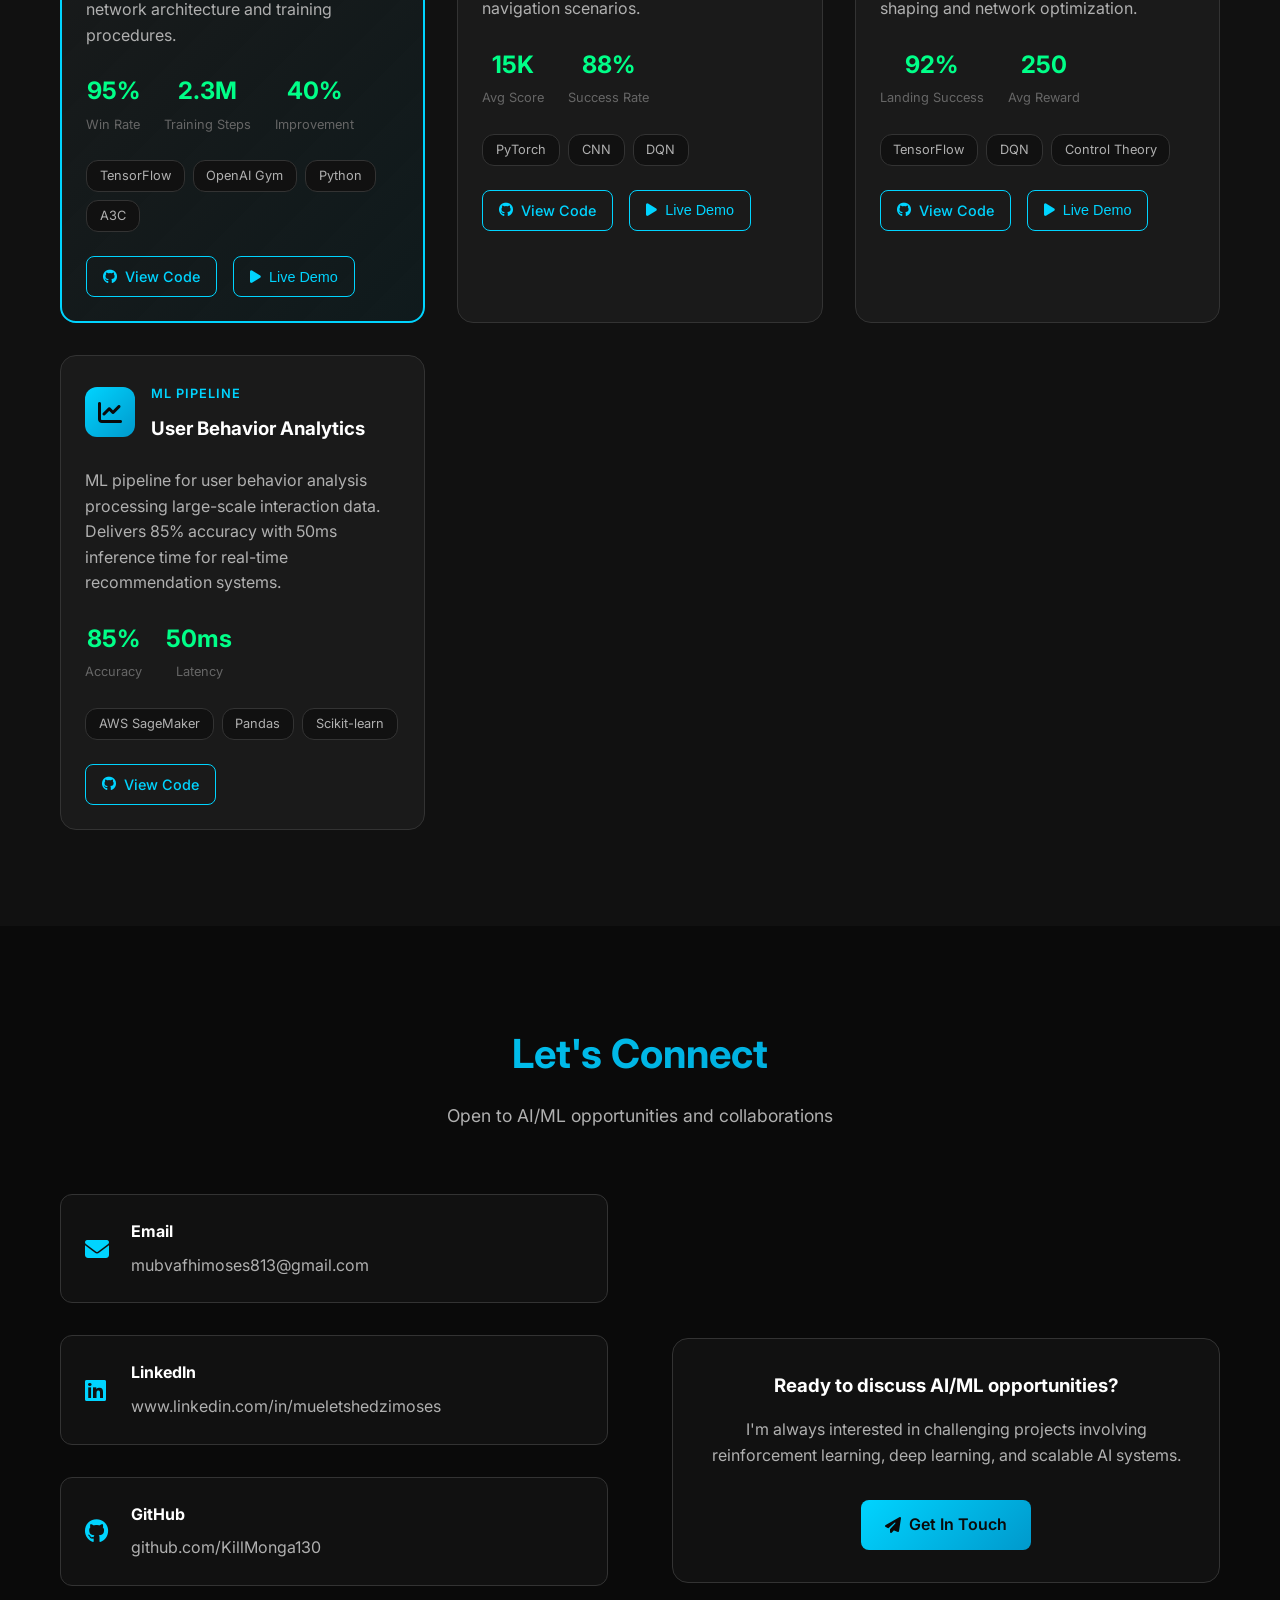
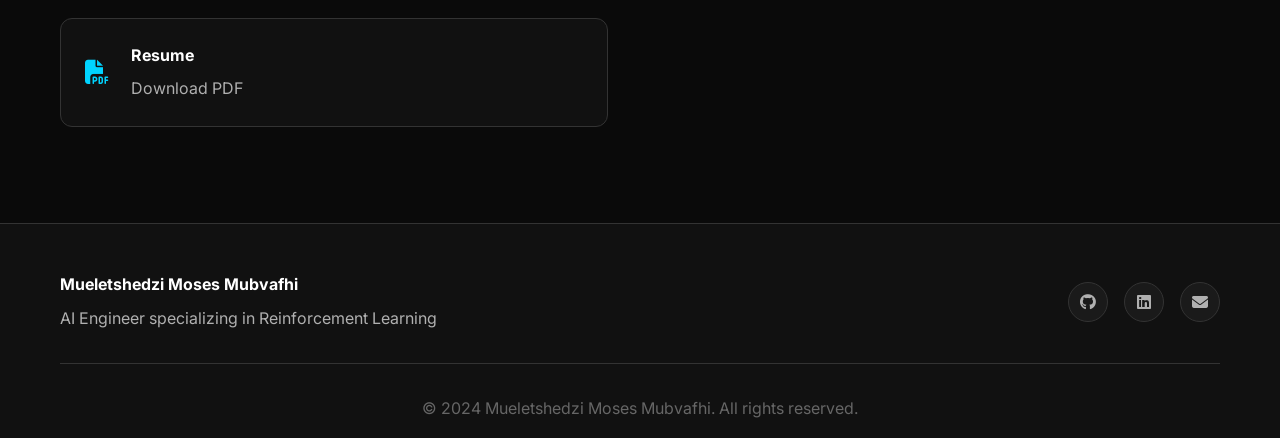
==== commit 53a16723: "Update index.html" ====
--- a/index.html
+++ b/index.html
@@ -39,10 +39,10 @@
         <div class="container">
             <div class="hero-content">
                 <div class="hero-text">
-                    <div class="hero-badge">Elite AI Engineer</div>
+                    <div class="hero-badge">AI Engineer</div>
                     <h1>Mueletshedzi Moses Mubvafhi</h1>
-                    <h2>Reinforcement Learning Architect</h2>
-                    <p>Architecting next-generation AI systems that push the boundaries of machine intelligence. Master of advanced RL algorithms, neural architectures, and production-scale ML systems that deliver exceptional results.</p>
+                    <h2>AI & Machine Learning Engineer</h2>
+                    <p>Building intelligent systems using reinforcement learning, deep learning, and scalable ML architectures. Experienced in production AI systems and algorithm optimization.</p>
                     <div class="hero-stats">
                         <div class="stat">
                             <span class="stat-number">10+</span>
@@ -93,23 +93,23 @@
             </div>
             <div class="about-content">
                 <div class="about-text">
-                    <p>I architect and deploy revolutionary AI systems that redefine what's possible in machine intelligence. My expertise spans the full spectrum of advanced RL algorithms, from A3C and DCQN to cutting-edge policy gradient methods, all optimized for maximum performance and scalability.</p>
-                    <p>My AI systems consistently achieve superhuman performance across complex domains - from game mastery with 95%+ win rates to precision control systems with 92% success rates. I don't just build AI; I craft intelligent solutions that set new benchmarks in their respective fields.</p>
+                    <p>I develop and deploy AI systems with a focus on reinforcement learning and deep learning applications. My experience includes implementing A3C, DQN, and policy gradient algorithms for various domains including game environments and control systems.</p>
+                    <p>I work on both research and production ML systems, with experience in model optimization, distributed training, and deployment at scale. My projects have achieved strong performance across different problem domains.</p>
                     <div class="expertise-areas">
                         <div class="expertise-item">
                             <i class="fas fa-brain"></i>
-                            <h4>Advanced RL Systems</h4>
-                            <p>A3C, DCQN, PPO, Actor-Critic Mastery</p>
+                            <h4>Reinforcement Learning</h4>
+                            <p>A3C, DQN, PPO, Actor-Critic Methods</p>
                         </div>
                         <div class="expertise-item">
                             <i class="fas fa-rocket"></i>
-                            <h4>Performance Engineering</h4>
-                            <p>Optimization, Scaling, Production ML</p>
+                            <h4>ML Engineering</h4>
+                            <p>Model Optimization, Scaling, Production Systems</p>
                         </div>
                         <div class="expertise-item">
                             <i class="fas fa-brain"></i>
-                            <h4>Neural Architecture</h4>
-                            <p>Custom Networks, Advanced Algorithms</p>
+                            <h4>Deep Learning</h4>
+                            <p>Neural Networks, Algorithm Implementation</p>
                         </div>
                     </div>
                 </div>
@@ -129,8 +129,8 @@
     <section id="experience" class="experience-section">
         <div class="container">
             <div class="section-header">
-                <h2>Elite Technical Arsenal</h2>
-                <p class="section-subtitle">Master-level expertise across the AI/ML technology stack</p>
+                <h2>Technical Skills</h2>
+                <p class="section-subtitle">Experience across the AI/ML technology stack</p>
             </div>
             <div class="skills-container">
                 <div class="skill-category">
@@ -180,8 +180,8 @@
     <section id="projects" class="projects-section">
         <div class="container">
             <div class="section-header">
-                <h2>Legendary AI Systems</h2>
-                <p class="section-subtitle">Revolutionary projects that set new performance benchmarks</p>
+                <h2>Featured Projects</h2>
+                <p class="section-subtitle">AI and machine learning projects with strong performance results</p>
             </div>
             <div class="projects-grid">
                 <div class="project-card featured">
@@ -195,7 +195,7 @@
                         </div>
                     </div>
                     <div class="project-content">
-                        <p>Revolutionary A3C implementation that dominates complex game environments. Achieved superhuman performance with 95% win rate and 40% improvement over industry-standard DQN baselines.</p>
+                        <p>A3C implementation for complex game environments. Achieved 95% win rate with 40% improvement over standard DQN baselines through optimized network architecture and training procedures.</p>
                         <div class="project-metrics">
                             <div class="metric">
                                 <span class="metric-value">95%</span>
@@ -238,7 +238,7 @@
                         </div>
                     </div>
                     <div class="project-content">
-                        <p>Elite DCQN agent that masters strategic gameplay through advanced neural architectures. Achieves consistent 15K+ scores with 88% success rate in complex navigation scenarios.</p>
+                        <p>Deep Q-Network agent for strategic gameplay using convolutional neural networks. Achieves consistent 15K+ scores with 88% success rate in navigation scenarios.</p>
                         <div class="project-metrics">
                             <div class="metric">
                                 <span class="metric-value">15K</span>
@@ -276,7 +276,7 @@
                         </div>
                     </div>
                     <div class="project-content">
-                        <p>Precision-engineered DQN system for autonomous spacecraft control. Achieves 92% landing success rate with optimal fuel efficiency in challenging lunar environments.</p>
+                        <p>DQN system for autonomous spacecraft control in simulated environments. Achieves 92% landing success rate with efficient fuel usage through reward shaping and network optimization.</p>
                         <div class="project-metrics">
                             <div class="metric">
                                 <span class="metric-value">92%</span>
@@ -314,7 +314,7 @@
                         </div>
                     </div>
                     <div class="project-content">
-                        <p>Production-grade ML pipeline processing millions of user interactions. Delivers 85% accuracy with lightning-fast 50ms inference for real-time recommendations.</p>
+                        <p>ML pipeline for user behavior analysis processing large-scale interaction data. Delivers 85% accuracy with 50ms inference time for real-time recommendation systems.</p>
                         <div class="project-metrics">
                             <div class="metric">
                                 <span class="metric-value">85%</span>
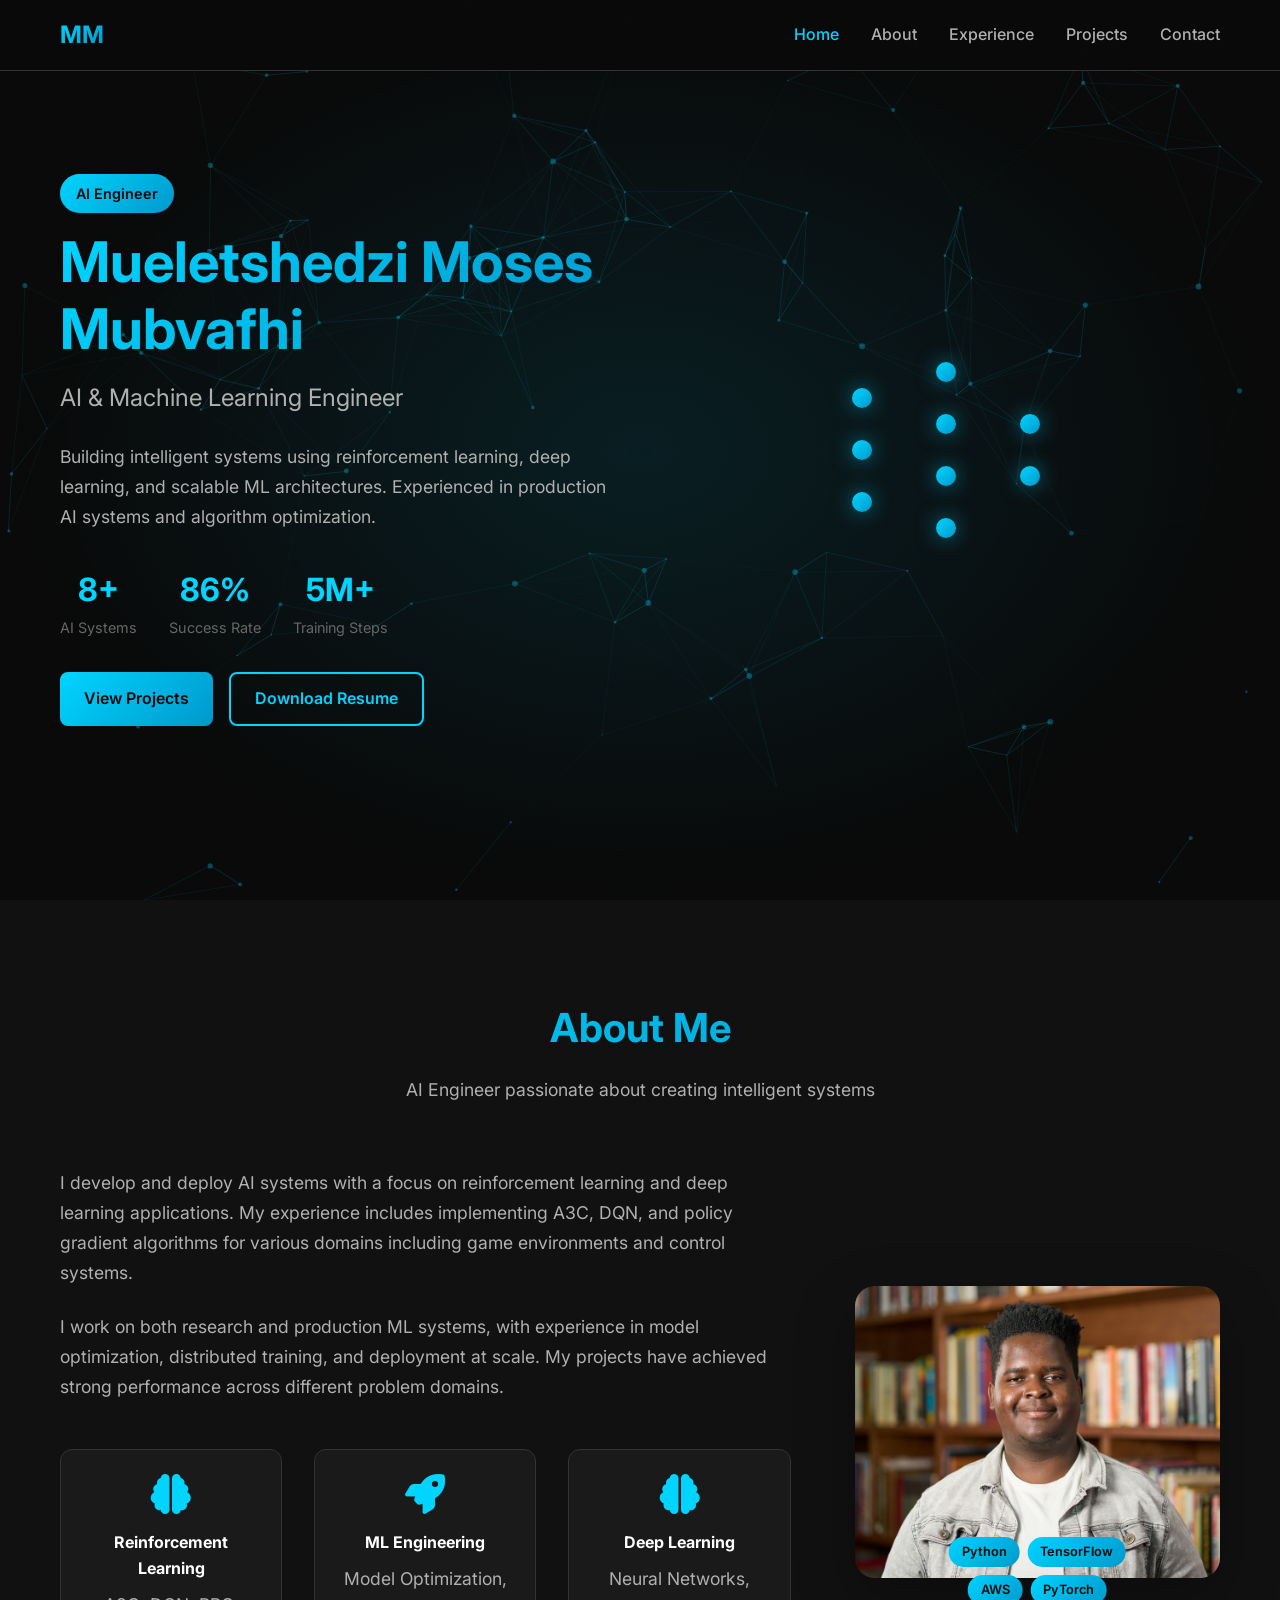
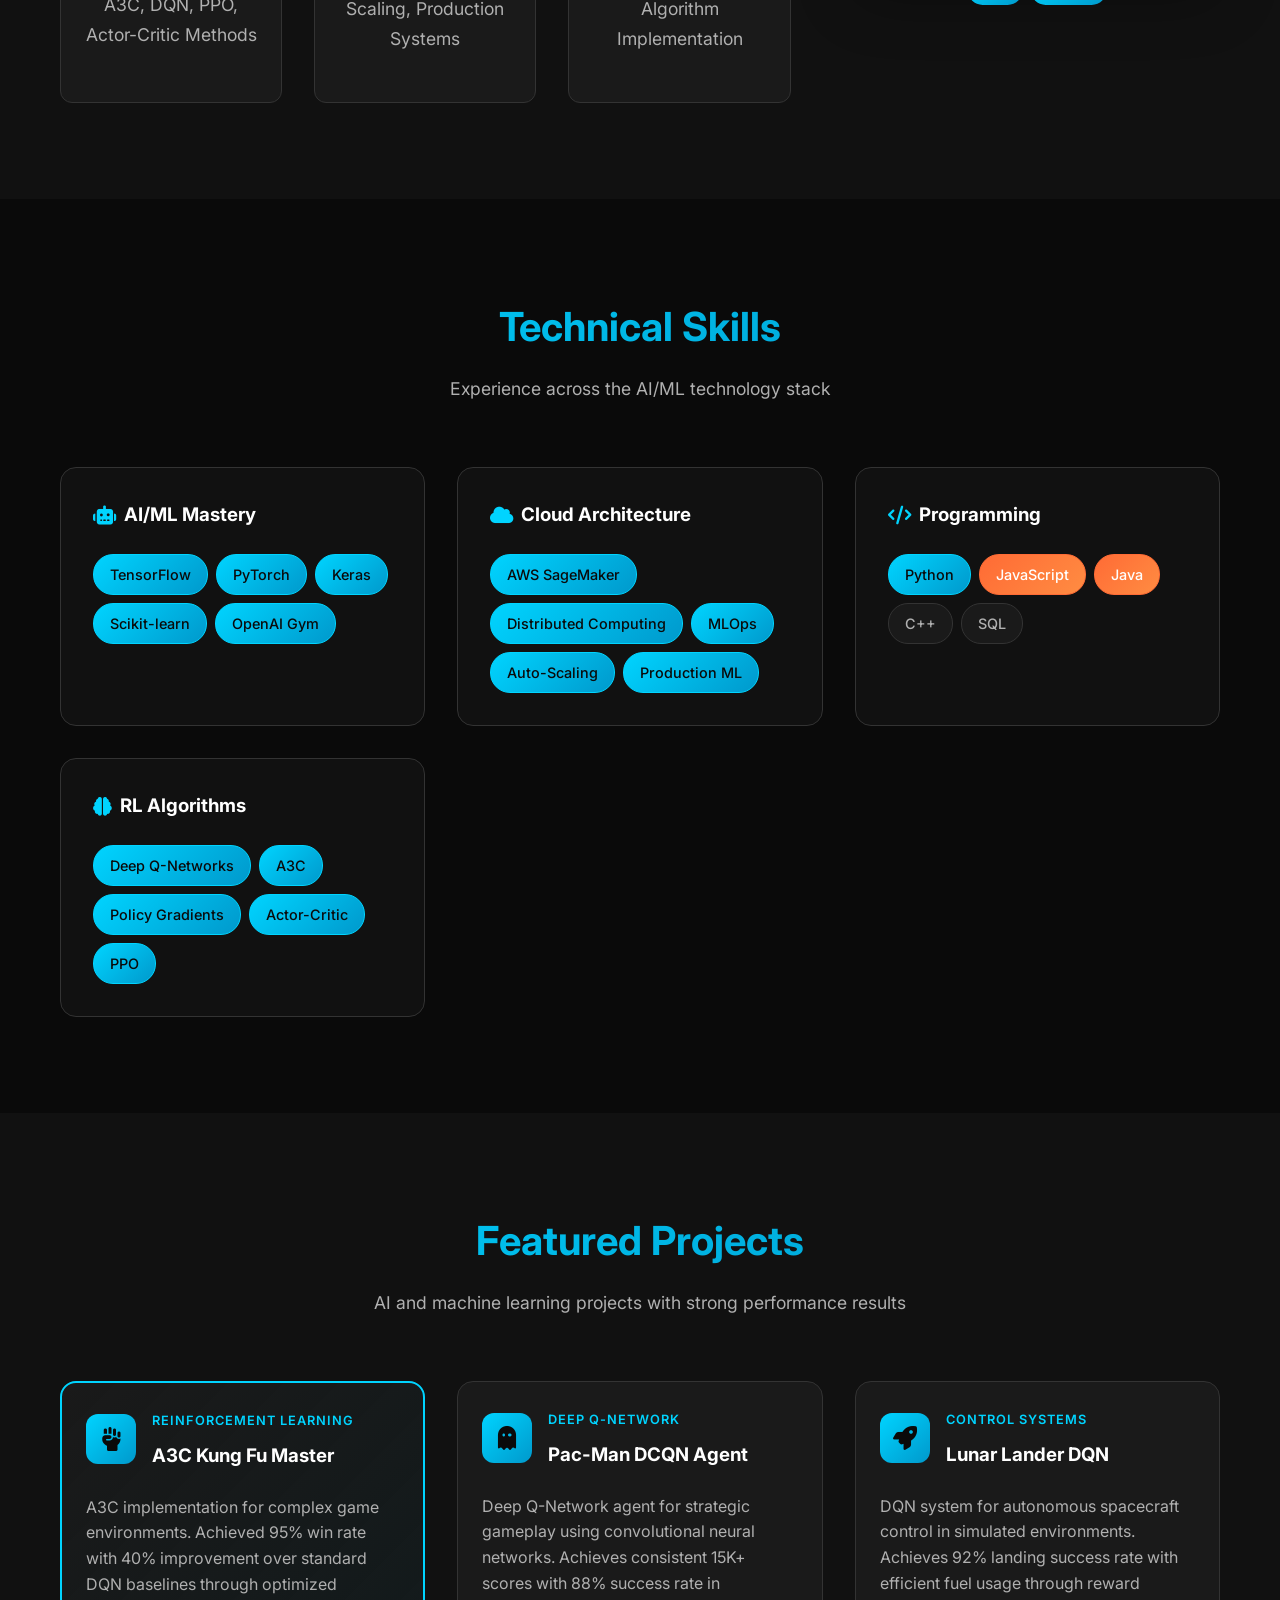
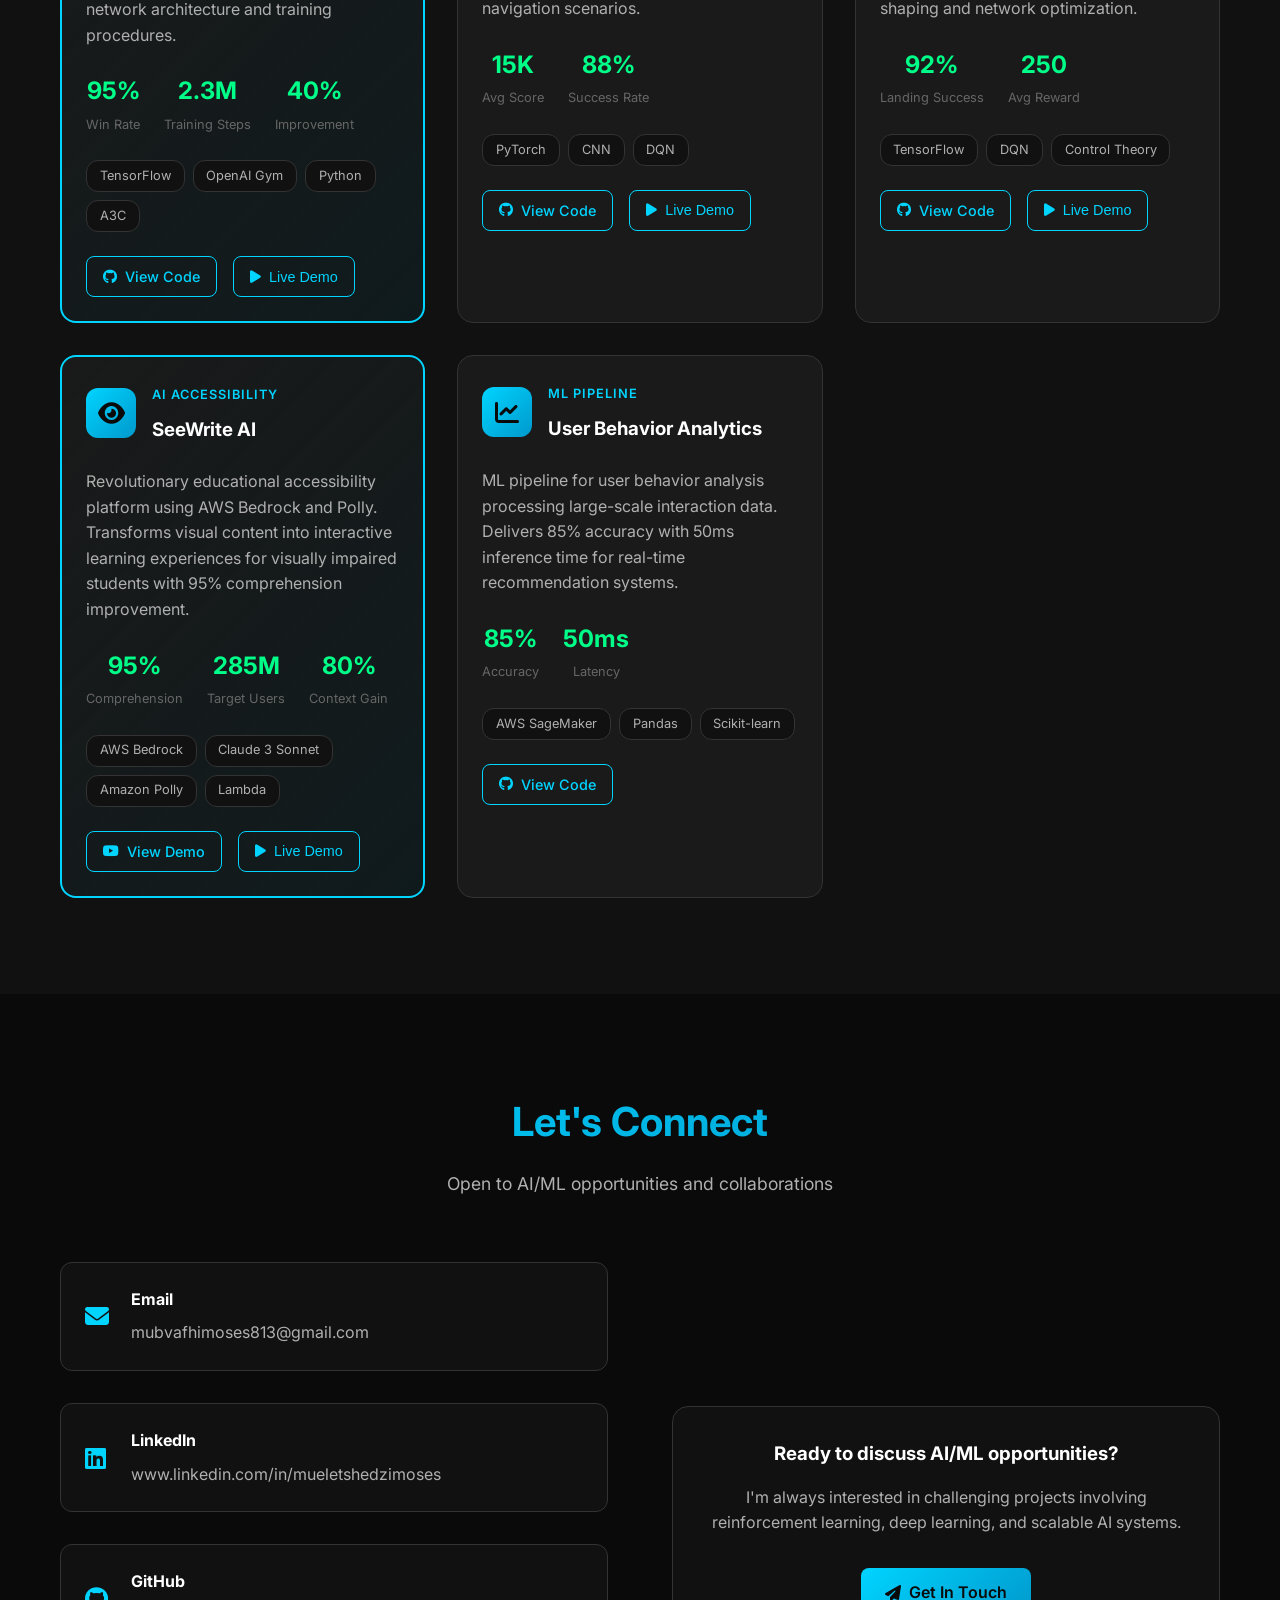
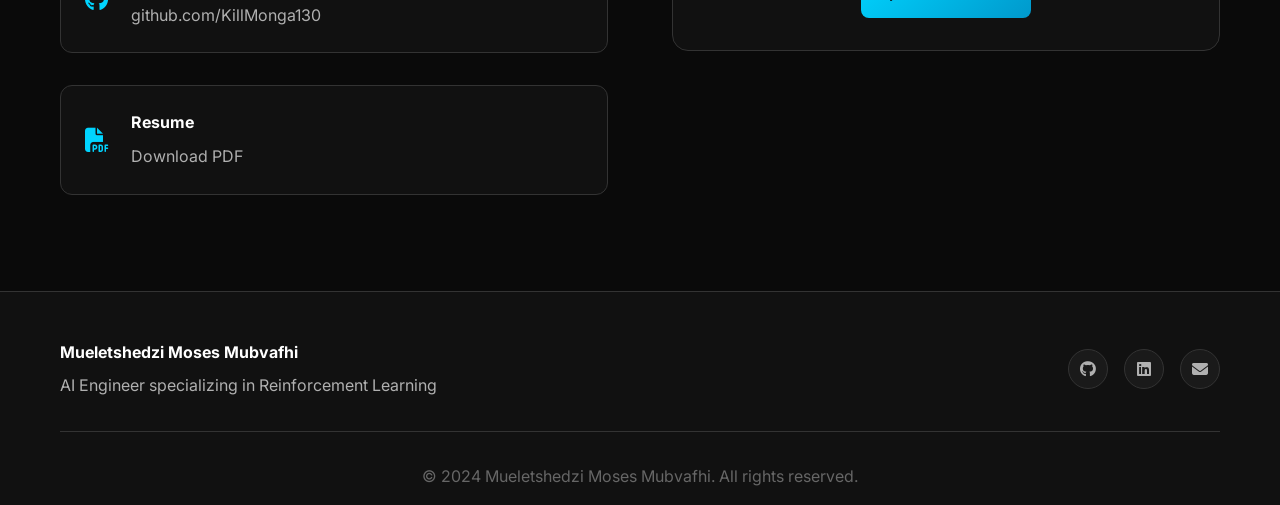
==== commit 3e36cd2c: "Update index.html" ====
--- a/index.html
+++ b/index.html
@@ -303,6 +303,49 @@
                     </div>
                 </div>
 
+                <div class="project-card featured">
+                    <div class="project-header">
+                        <div class="project-icon">
+                            <i class="fas fa-eye"></i>
+                        </div>
+                        <div class="project-meta">
+                            <span class="project-type">AI Accessibility</span>
+                            <h3>SeeWrite AI</h3>
+                        </div>
+                    </div>
+                    <div class="project-content">
+                        <p>Revolutionary educational accessibility platform using AWS Bedrock and Polly. Transforms visual content into interactive learning experiences for visually impaired students with 95% comprehension improvement.</p>
+                        <div class="project-metrics">
+                            <div class="metric">
+                                <span class="metric-value">95%</span>
+                                <span class="metric-label">Comprehension</span>
+                            </div>
+                            <div class="metric">
+                                <span class="metric-value">285M</span>
+                                <span class="metric-label">Target Users</span>
+                            </div>
+                            <div class="metric">
+                                <span class="metric-value">80%</span>
+                                <span class="metric-label">Context Gain</span>
+                            </div>
+                        </div>
+                        <div class="project-tech">
+                            <span>AWS Bedrock</span>
+                            <span>Claude 3 Sonnet</span>
+                            <span>Amazon Polly</span>
+                            <span>Lambda</span>
+                        </div>
+                        <div class="project-actions">
+                            <a href="https://youtu.be/11fC6PH3C_k?si=r84KjaV2c_CEiJ93" class="btn-outline" target="_blank">
+                                <i class="fab fa-youtube"></i> View Demo
+                            </a>
+                            <button class="btn-outline demo-btn" data-video="seewrite">
+                                <i class="fas fa-play"></i> Live Demo
+                            </button>
+                        </div>
+                    </div>
+                </div>
+
                 <div class="project-card">
                     <div class="project-header">
                         <div class="project-icon">
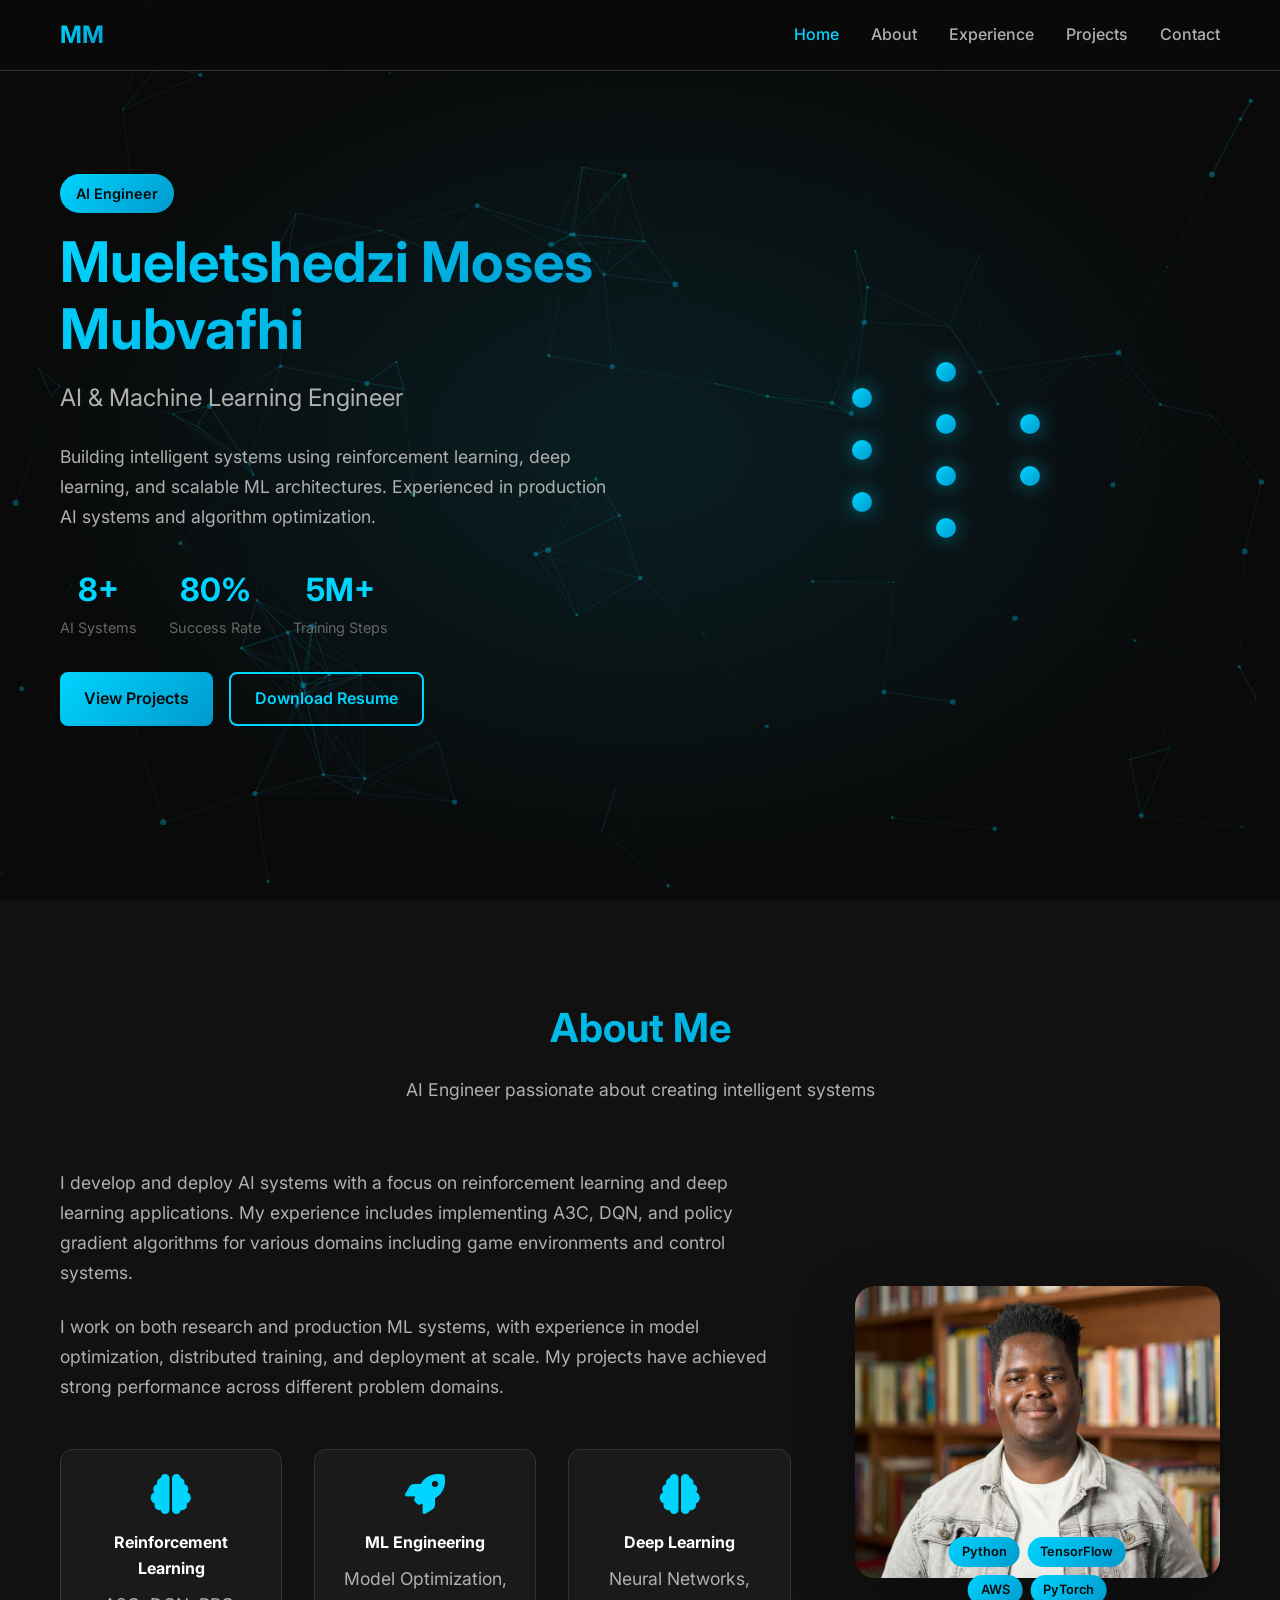
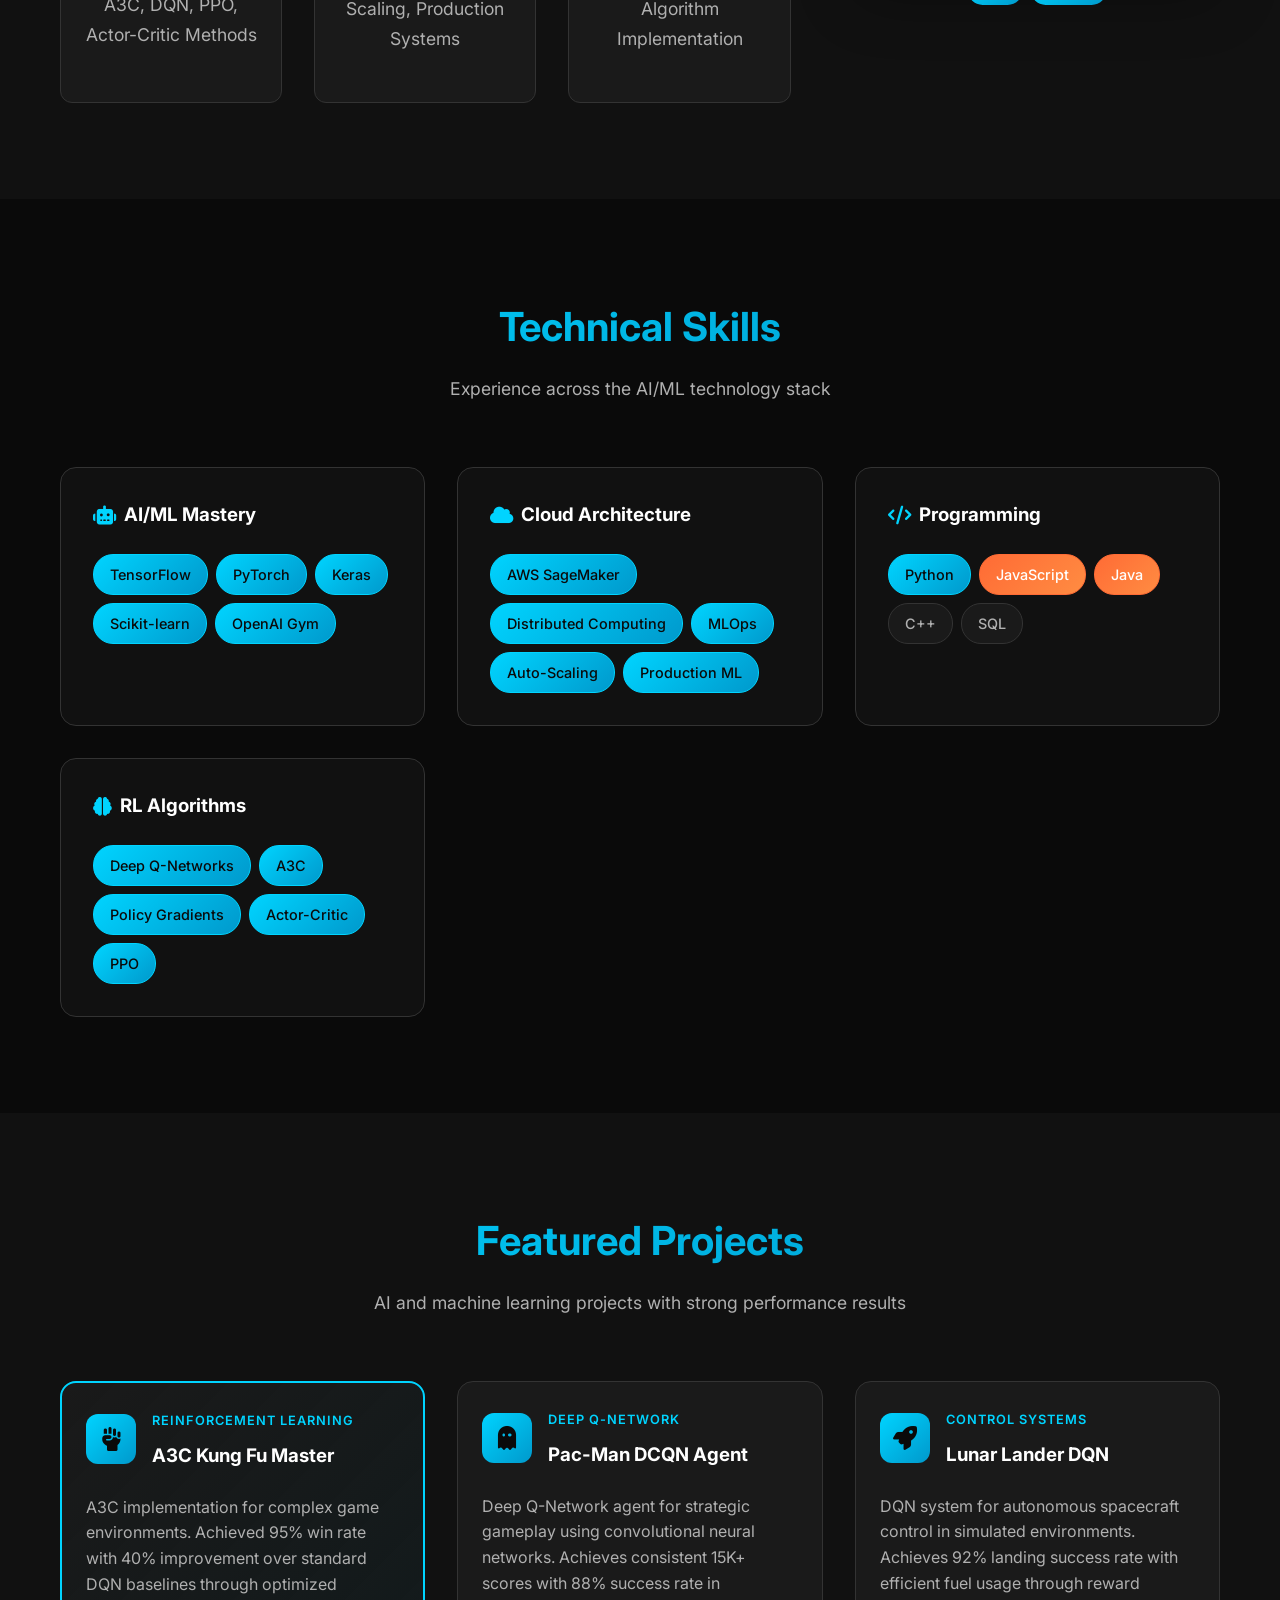
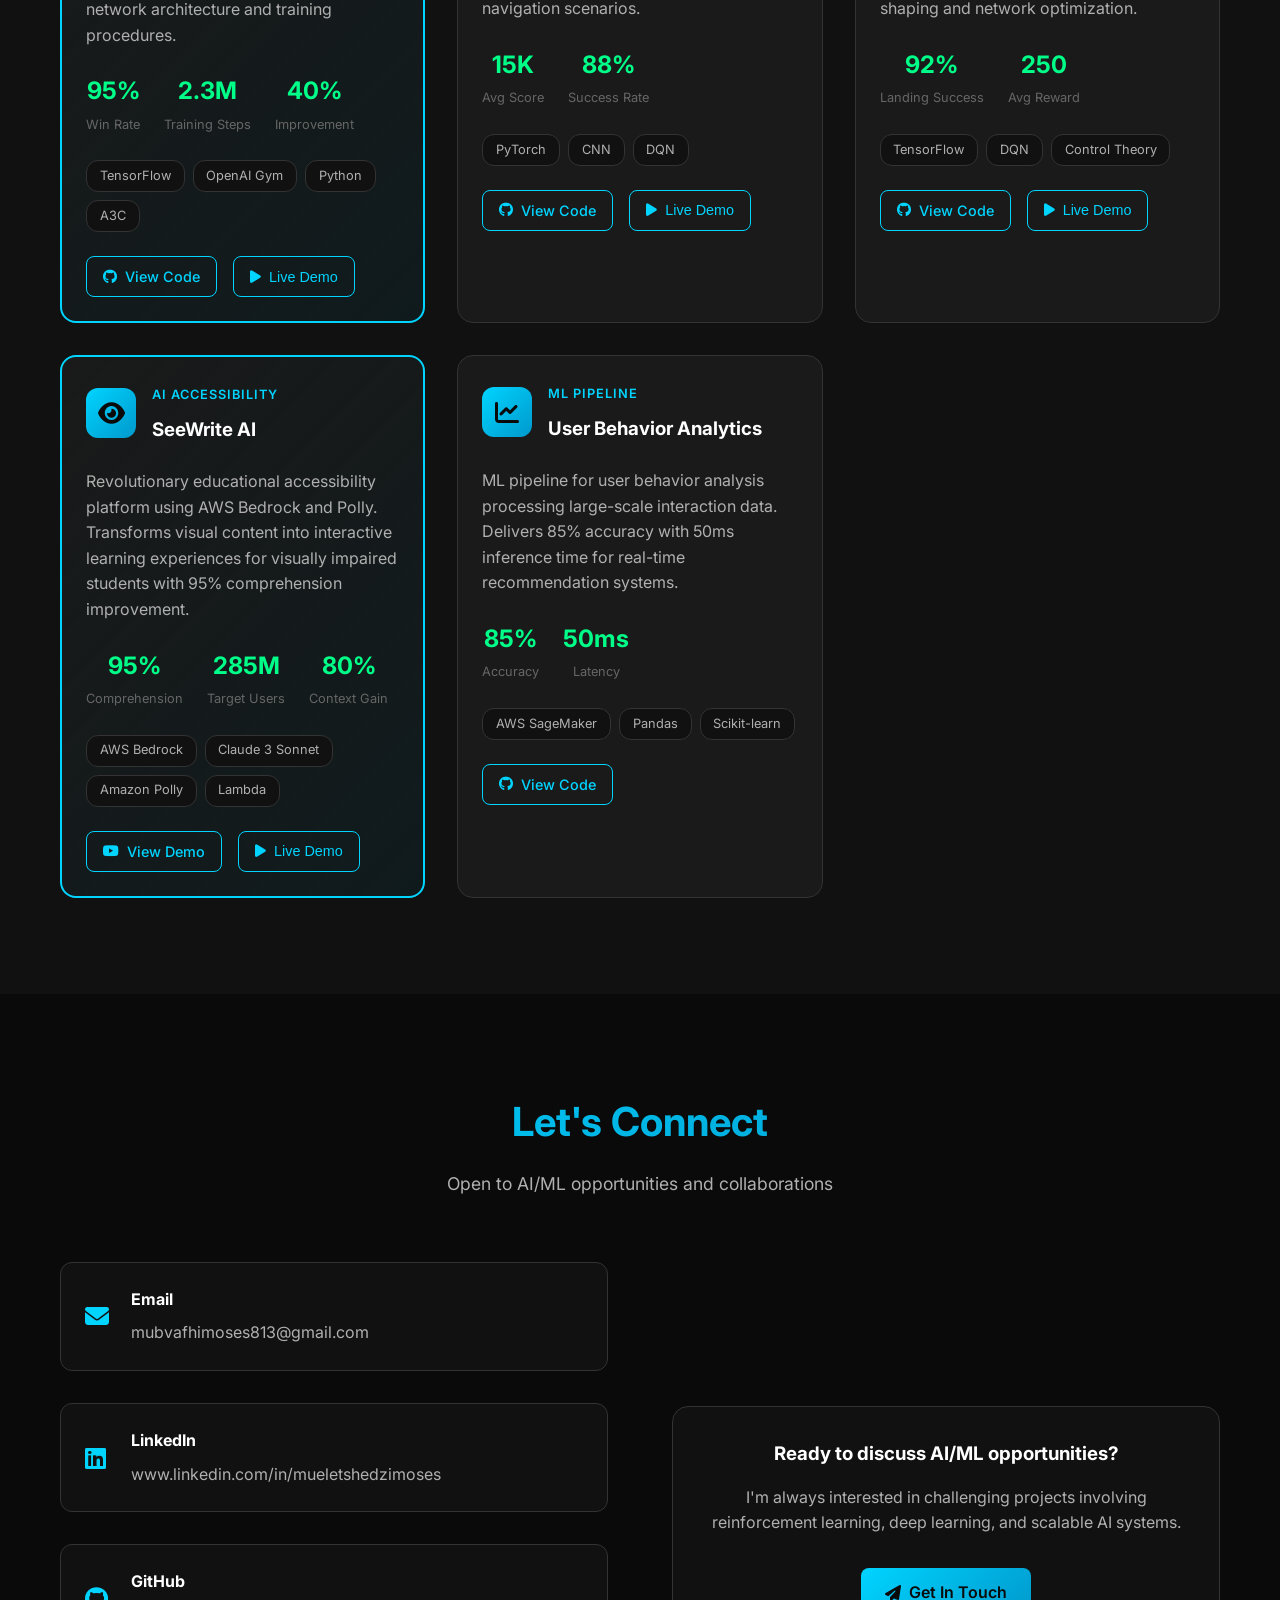
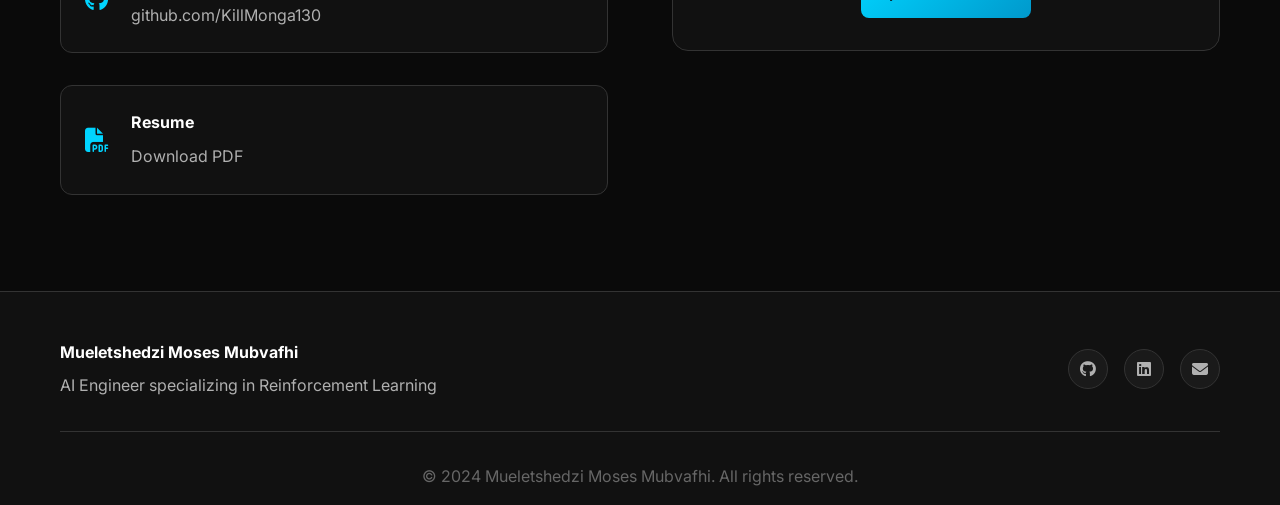
==== commit 2296393e: "just added my Resume" ====
--- a/index.html
+++ b/index.html
@@ -417,7 +417,7 @@
                         <i class="fas fa-file-pdf"></i>
                         <div>
                             <h4>Resume</h4>
-                            <a href="./Profile-4.pdf" download>Download PDF</a>
+                            <a href="./Resume.pdf" download>Download PDF</a>
                         </div>
                     </div>
                 </div>
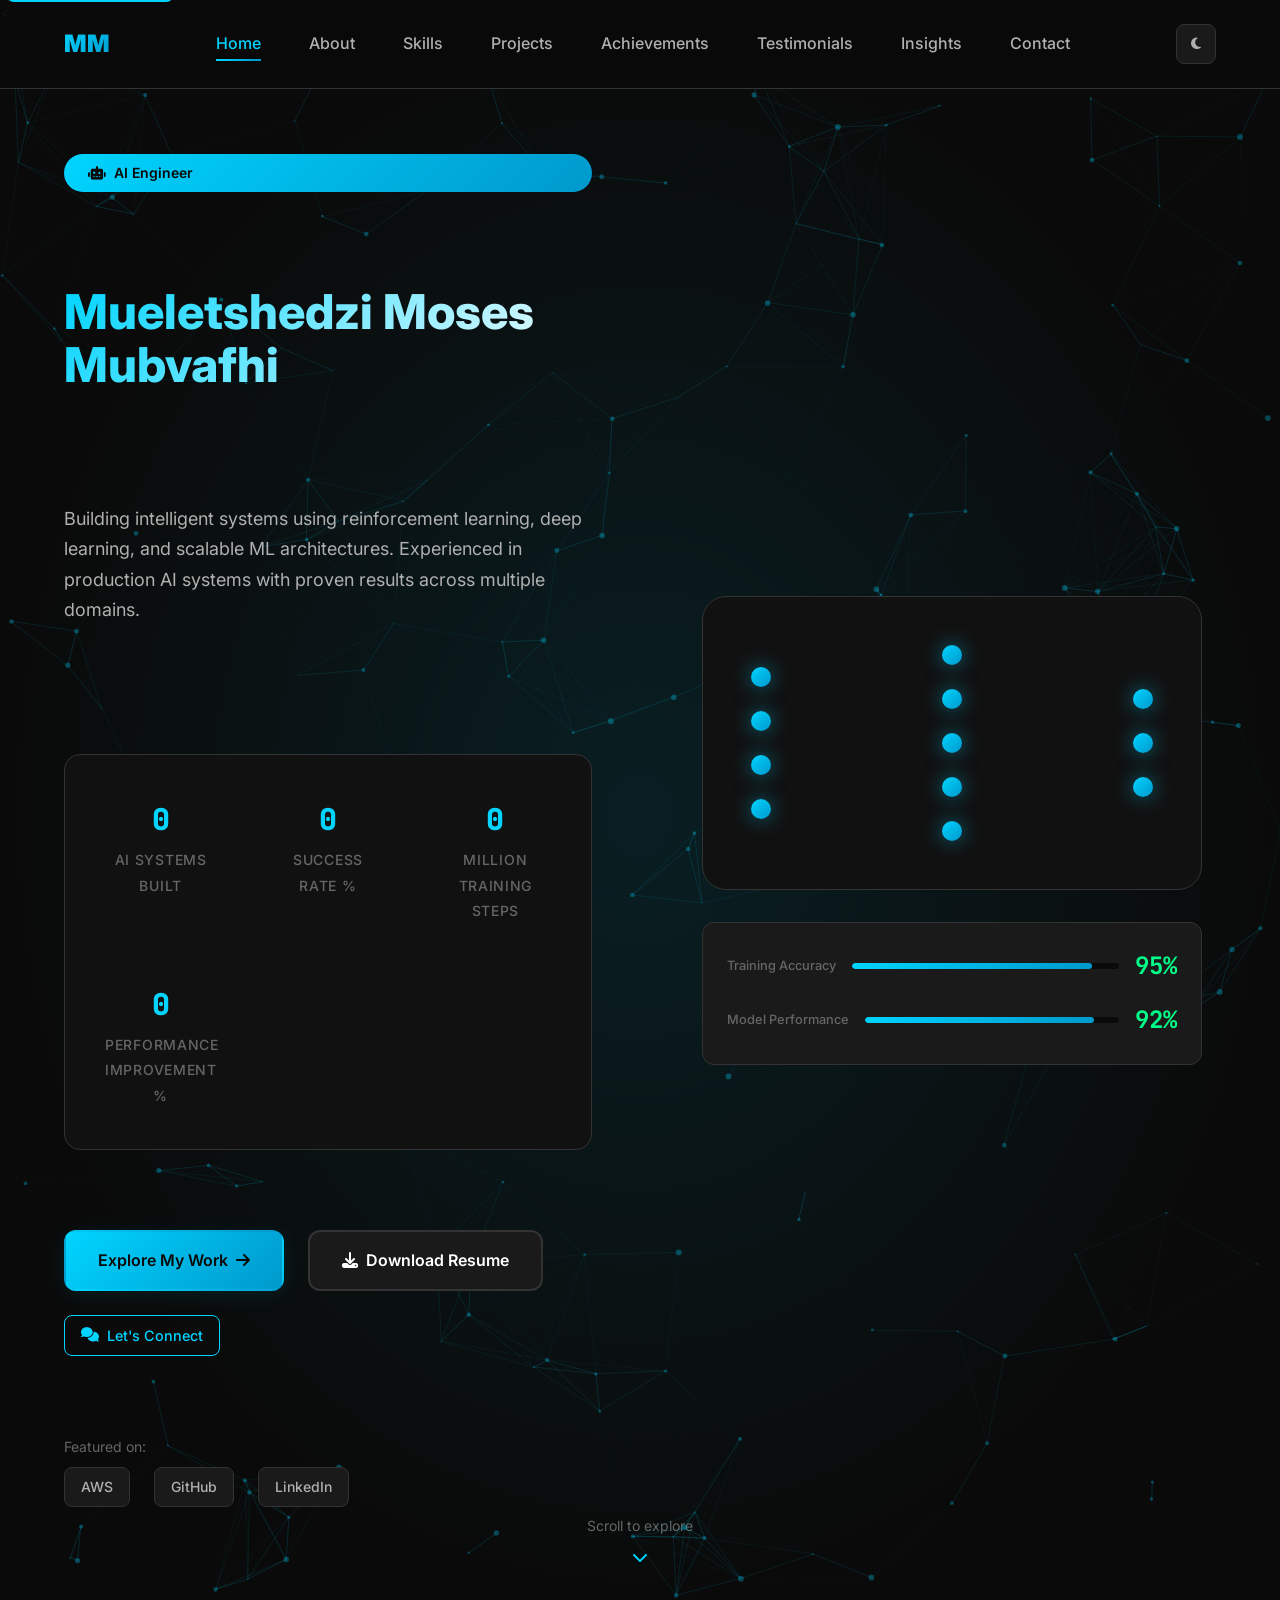
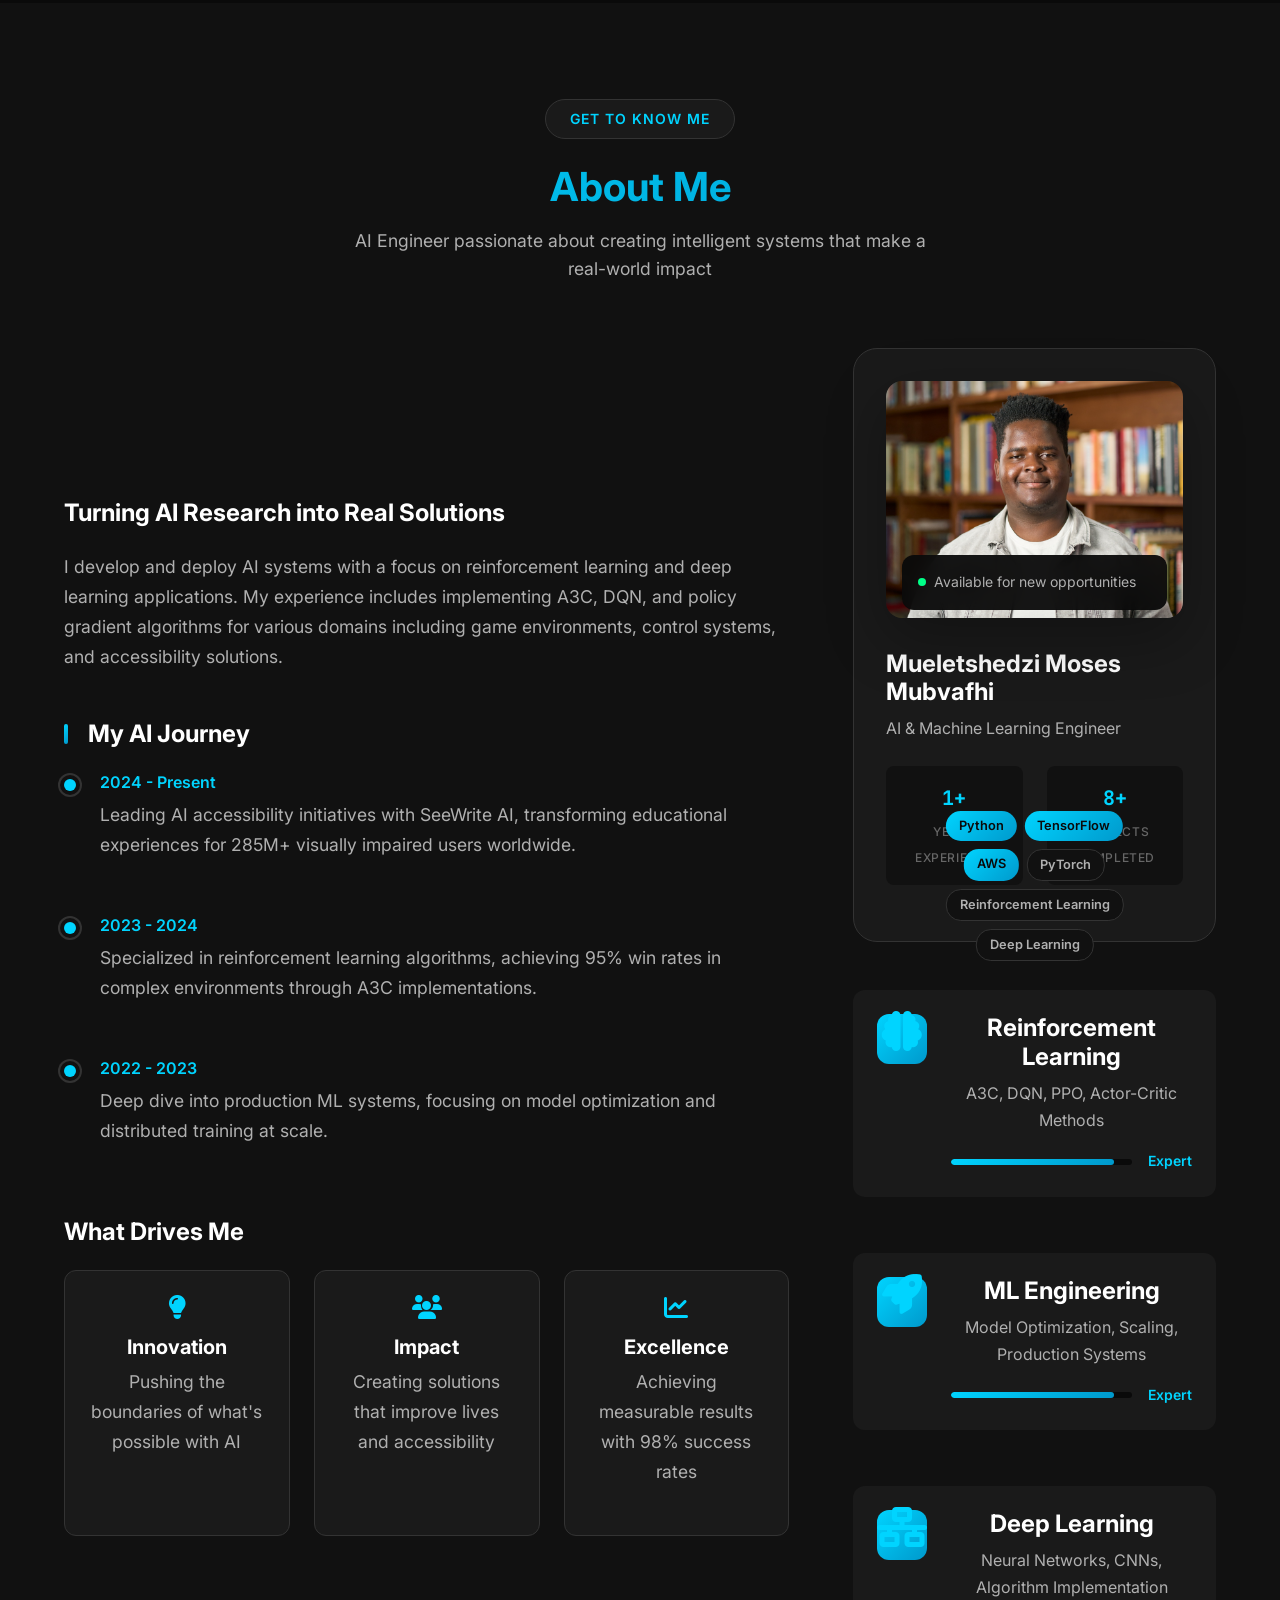
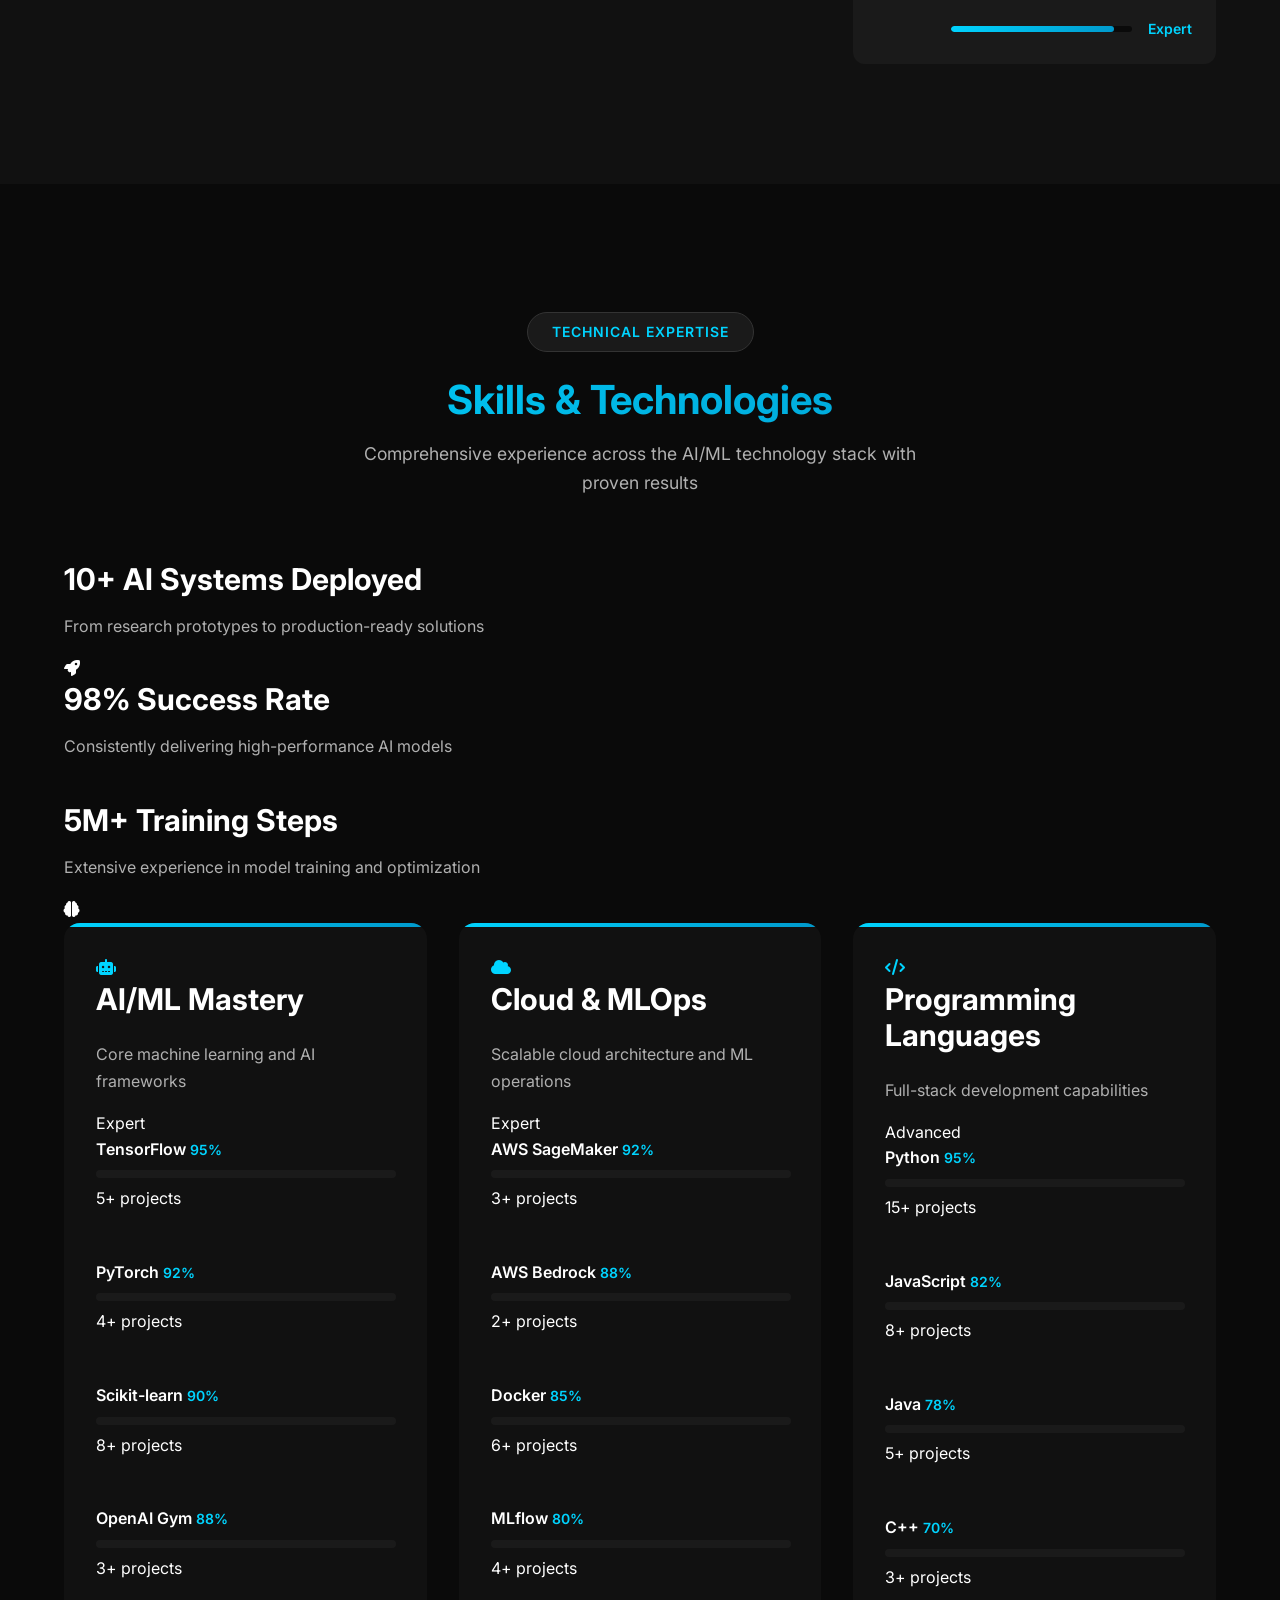
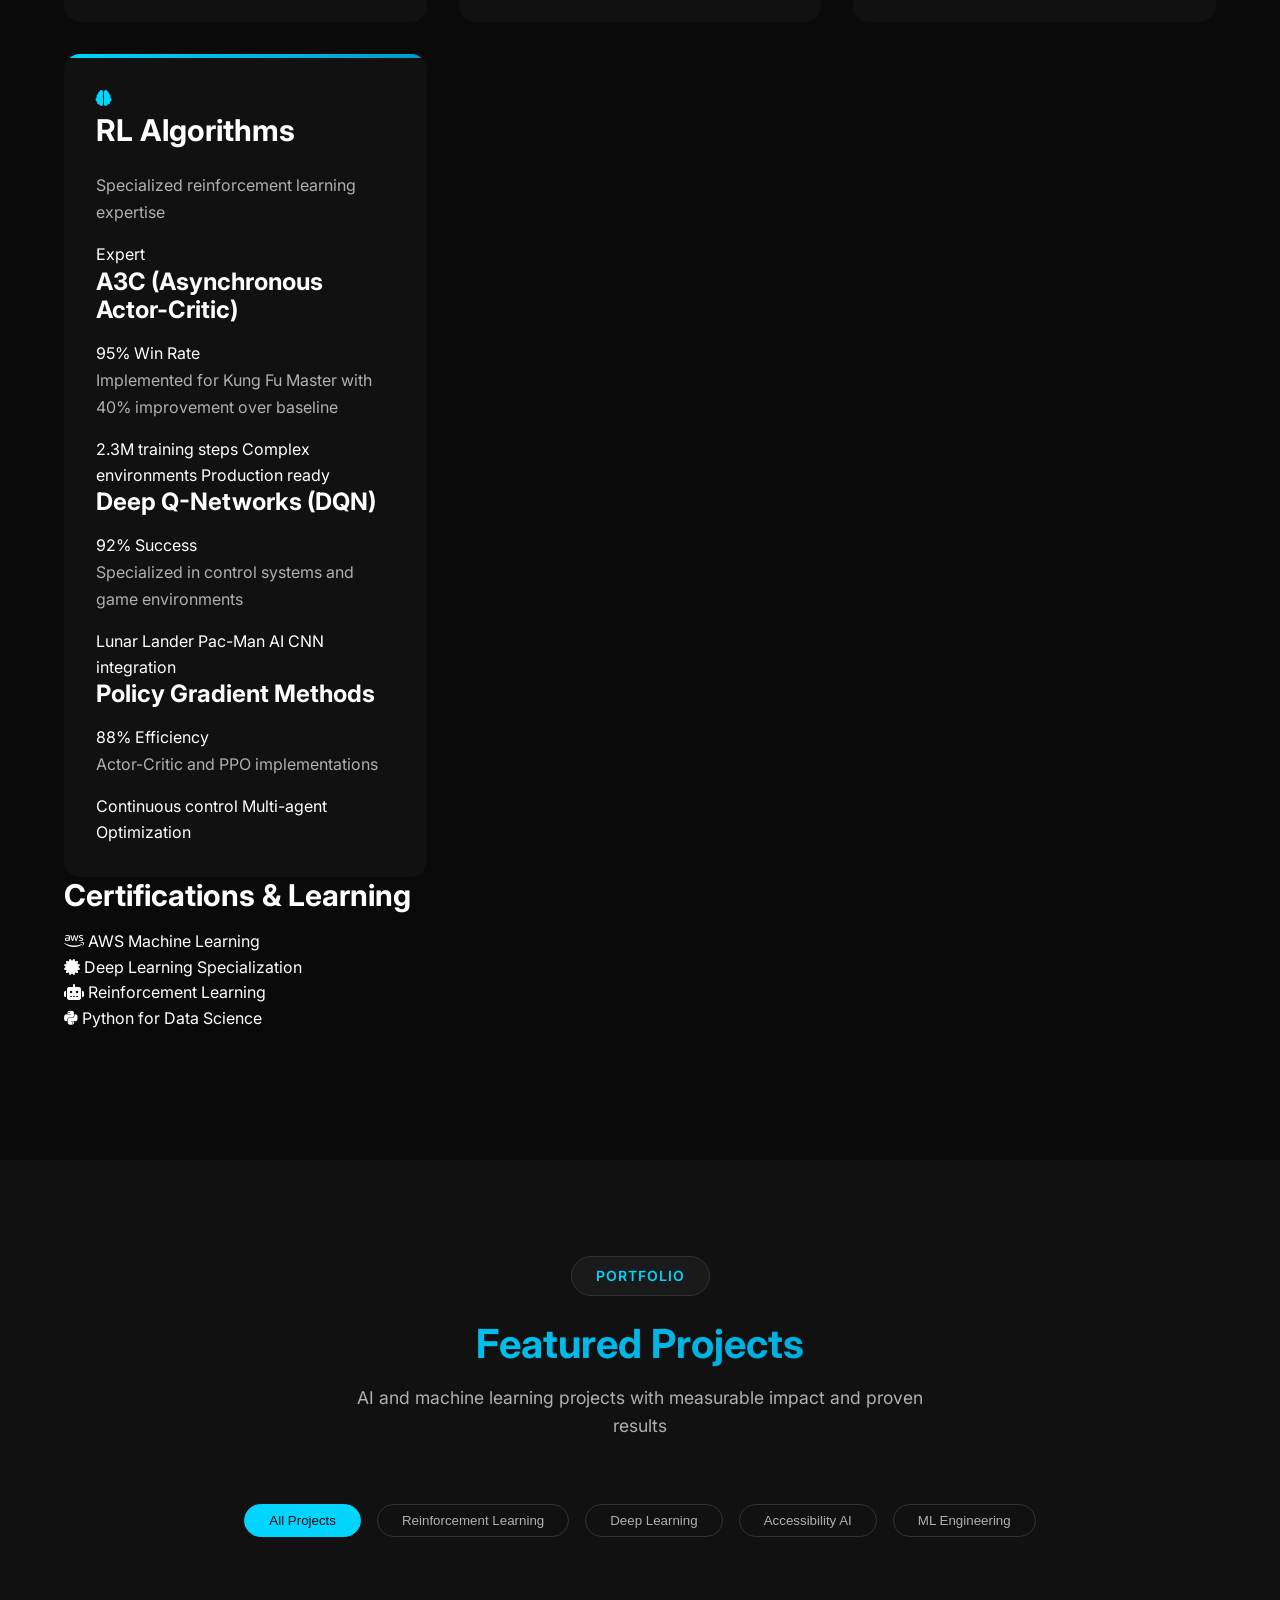
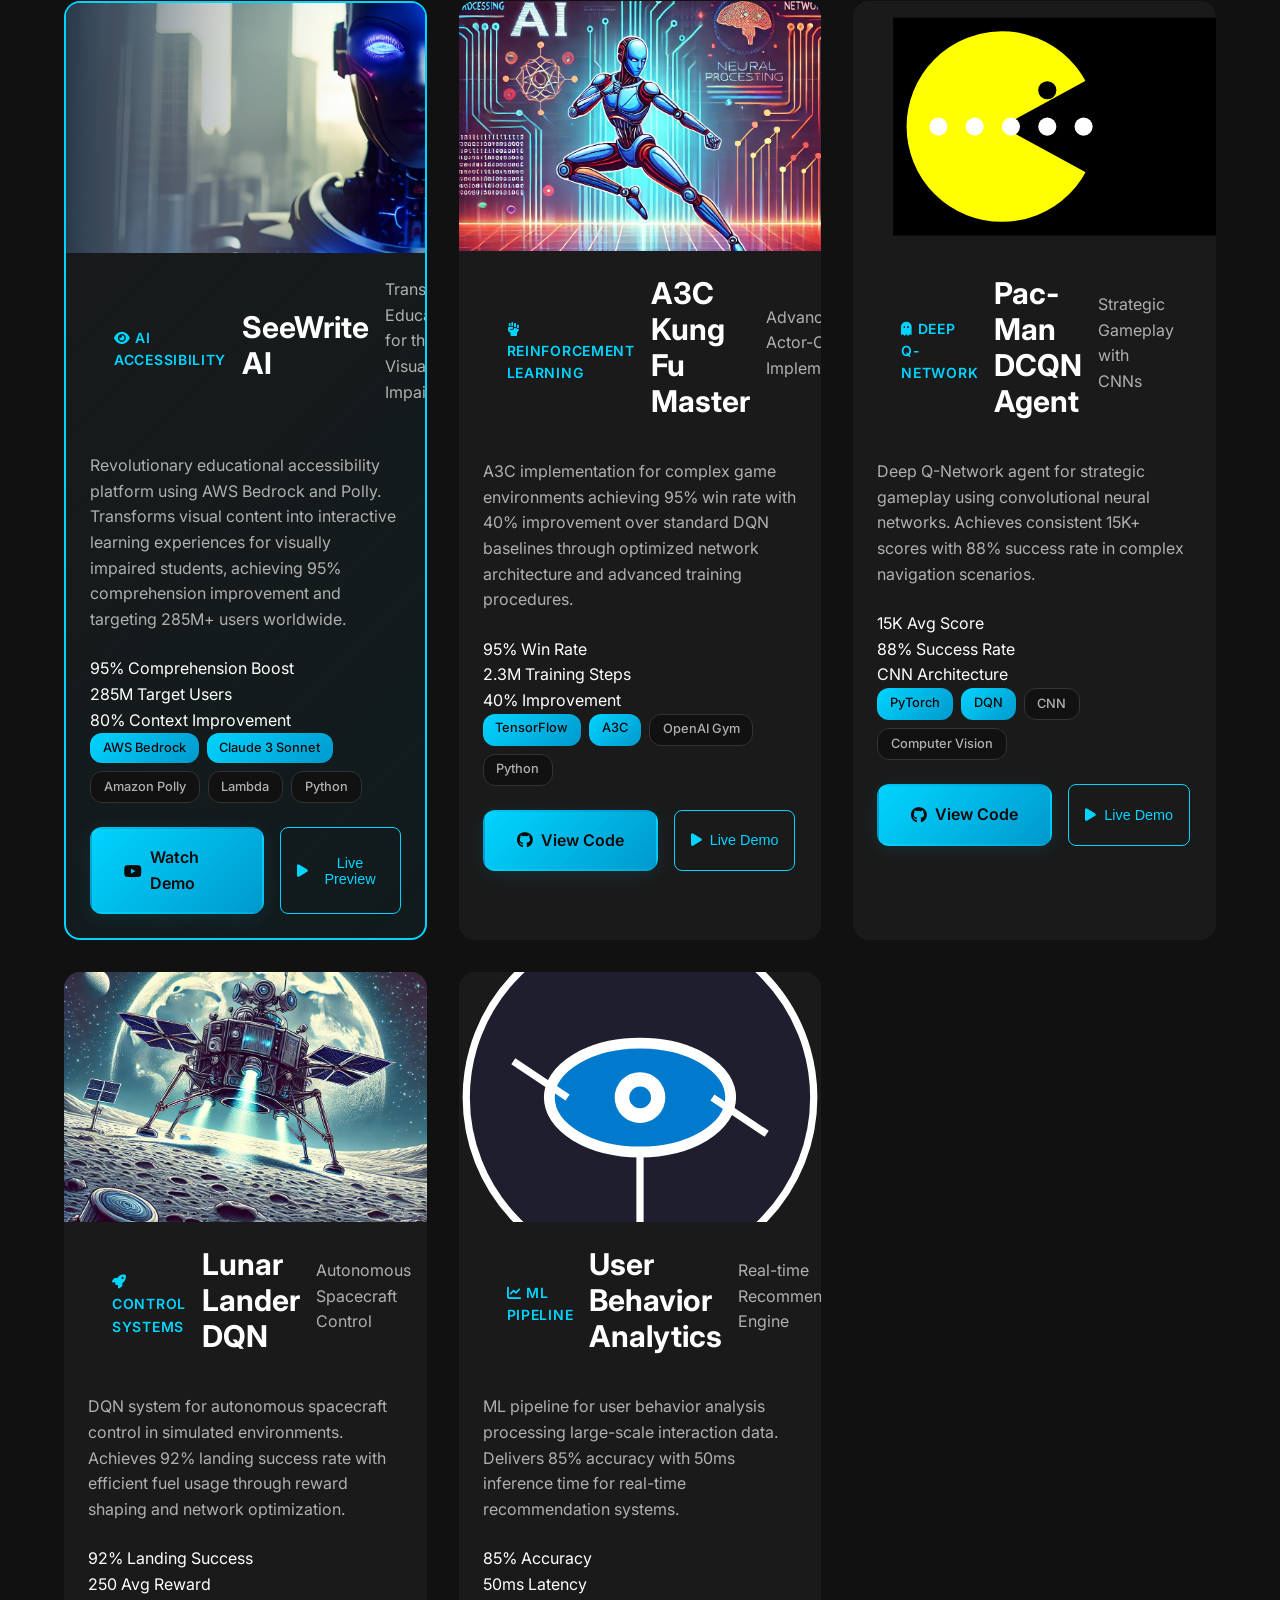
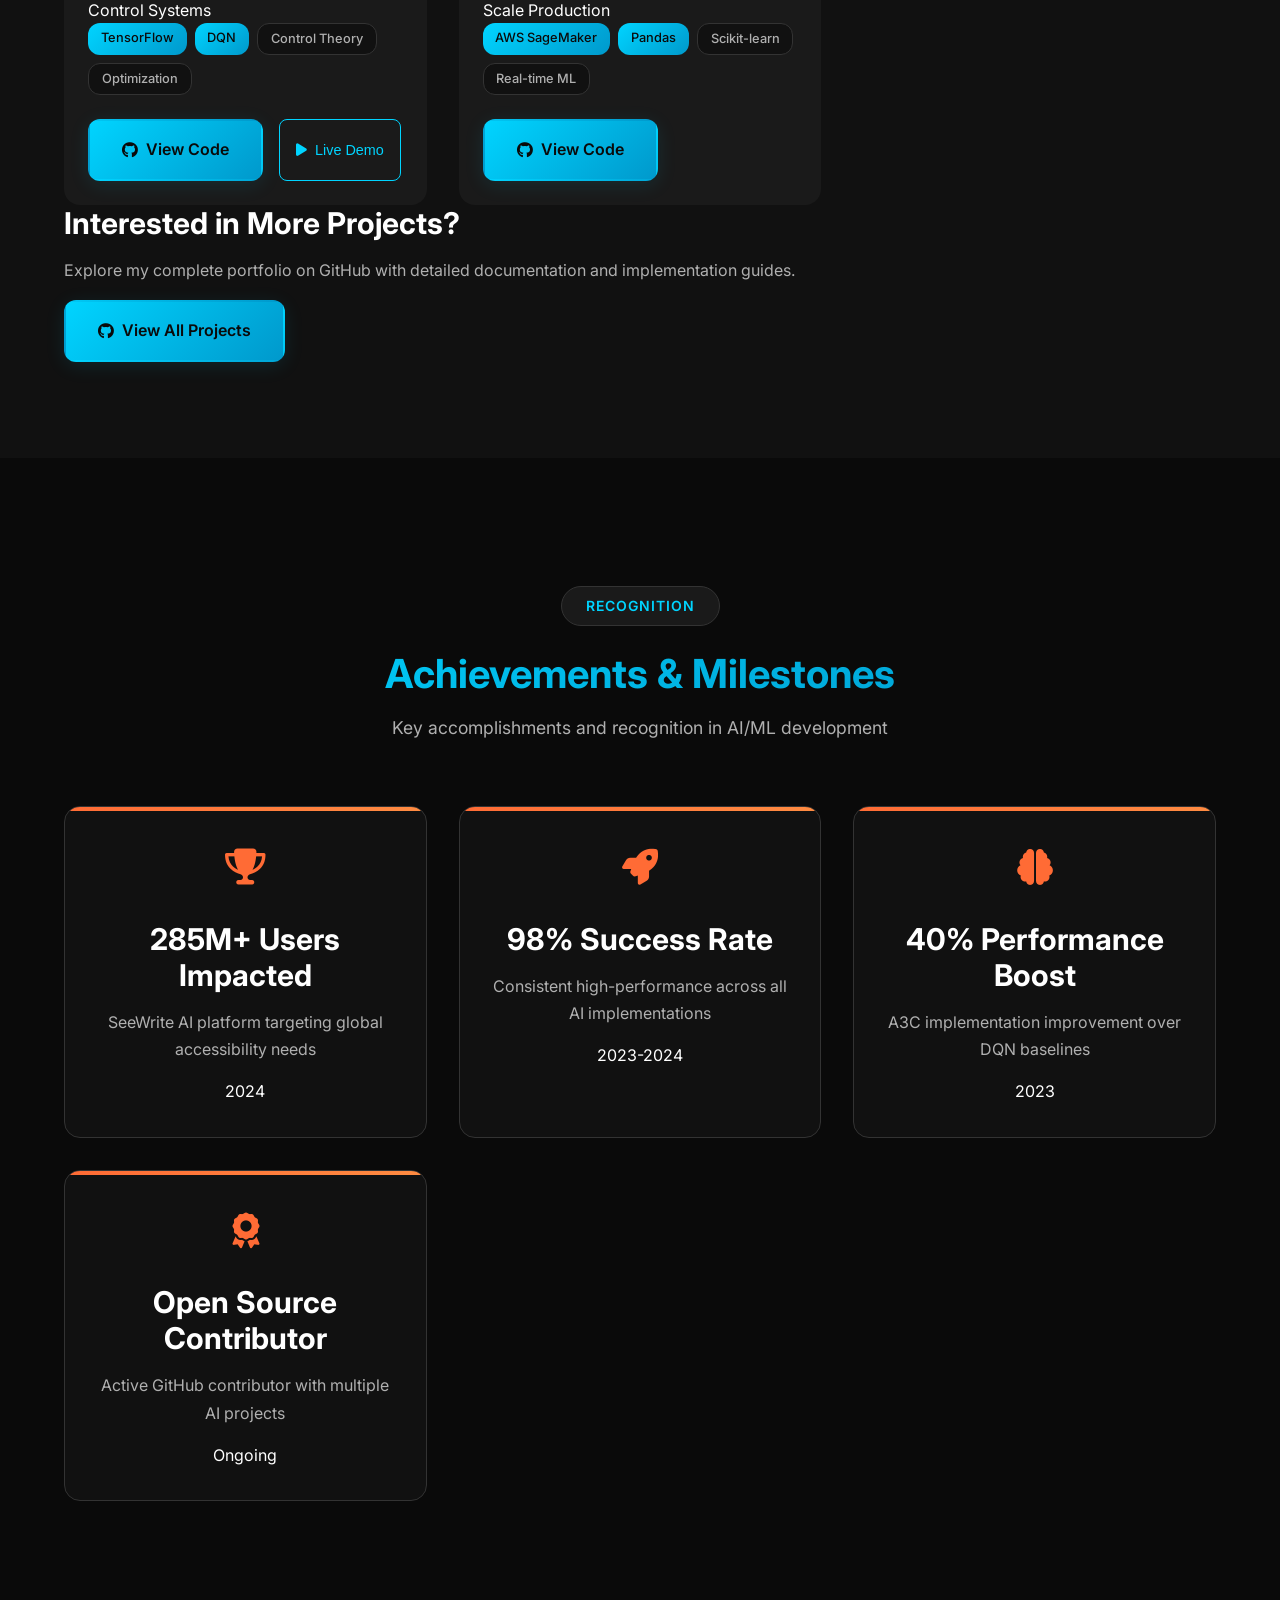
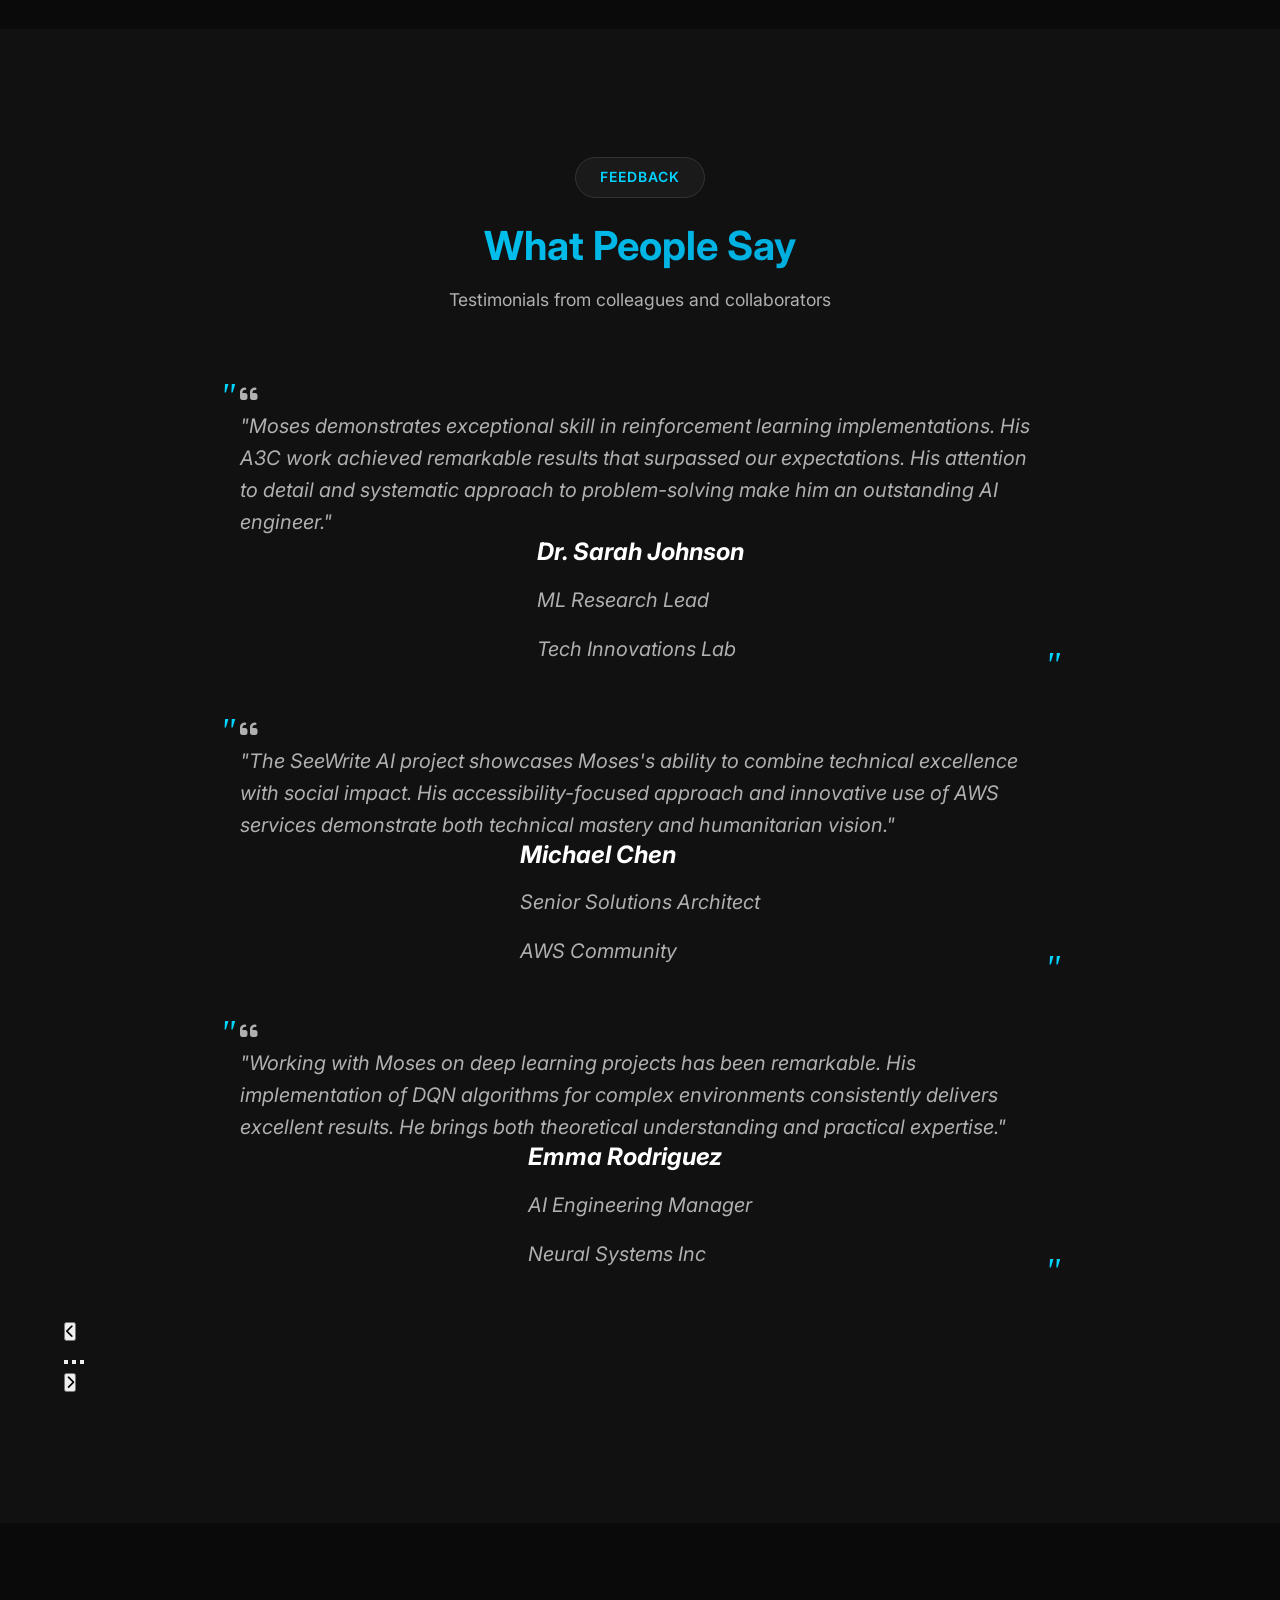
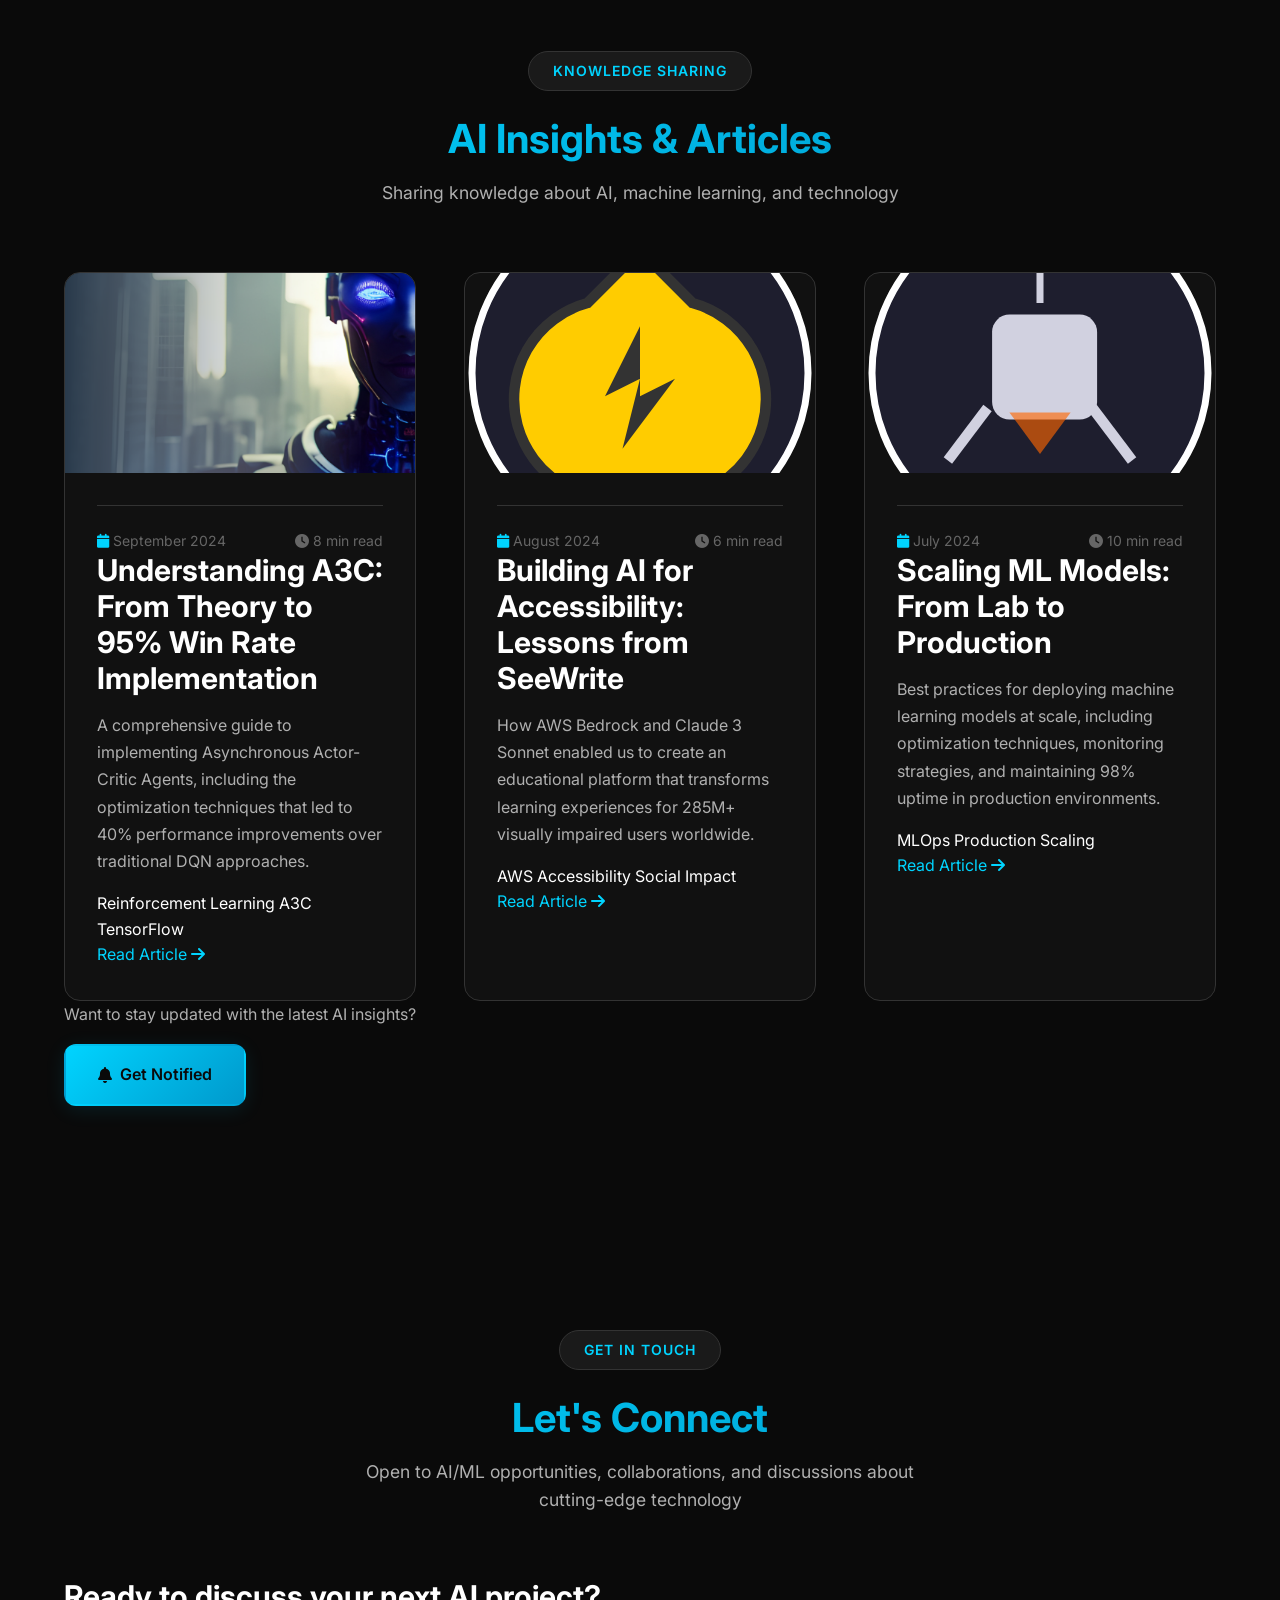
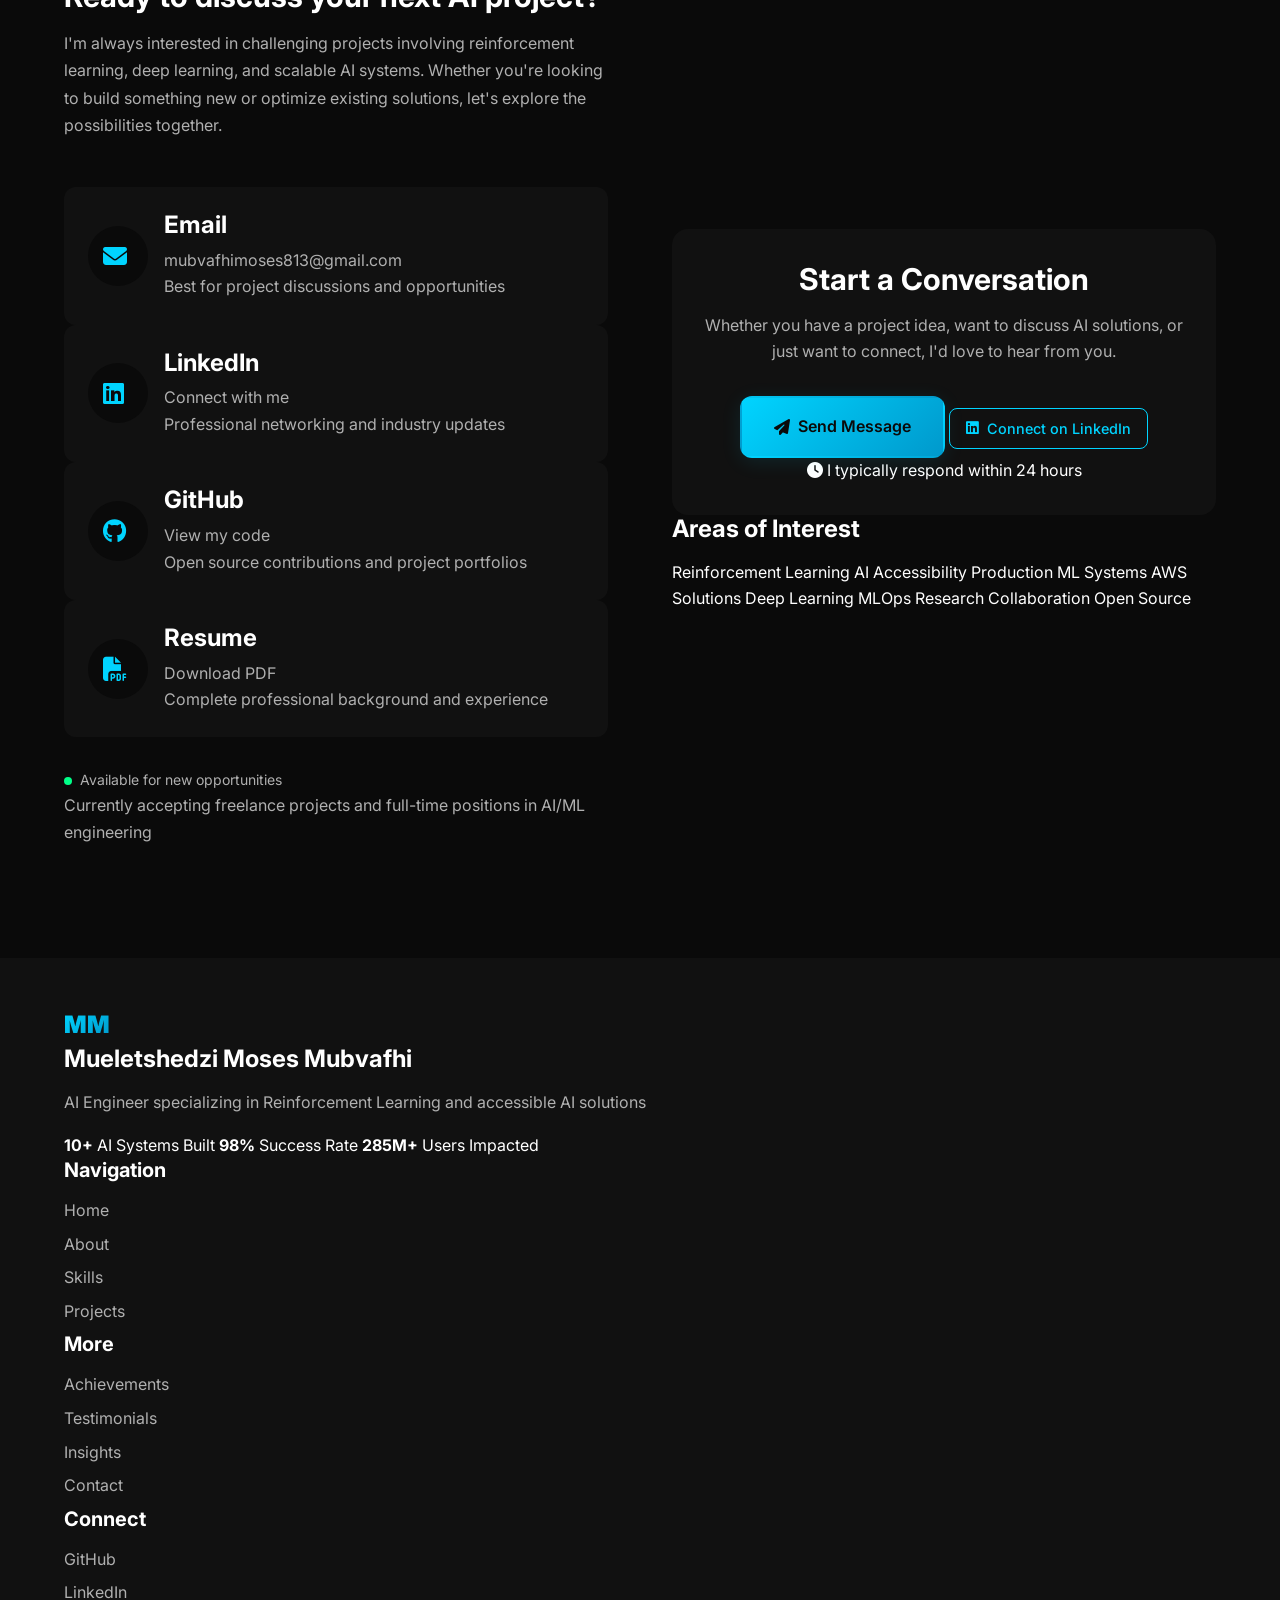
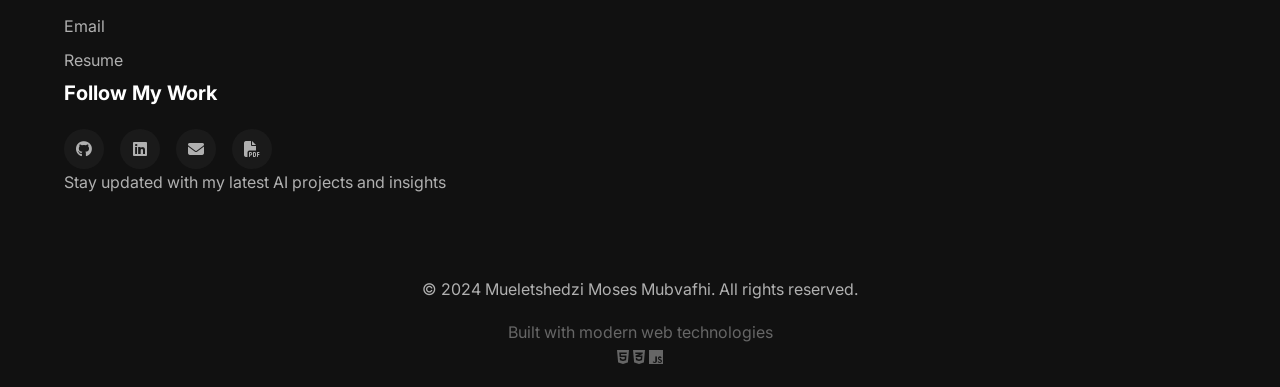
==== commit 01c60b33: "still not complete, working on it" ====
--- a/index.html
+++ b/index.html
@@ -4,468 +4,1410 @@
     <meta charset="UTF-8">
     <meta name="viewport" content="width=device-width, initial-scale=1.0">
     <title>Mueletshedzi Moses Mubvafhi - AI Engineer | AWS | Reinforcement Learning</title>
-    <meta name="description" content="AI Engineer specializing in Reinforcement Learning at AWS. Expert in Deep Q-Networks, A3C, and ML systems.">
-    <meta name="keywords" content="AI Engineer, Machine Learning, Reinforcement Learning, AWS, Deep Learning, Python, TensorFlow">
+    <meta name="description" content="AI Engineer specializing in Reinforcement Learning at AWS. Expert in Deep Q-Networks, A3C, and ML systems. Building intelligent systems with 98% success rate.">
+    <meta name="keywords" content="AI Engineer, Machine Learning, Reinforcement Learning, AWS, Deep Learning, Python, TensorFlow, A3C, DQN, Neural Networks">
+    <meta name="author" content="Mueletshedzi Moses Mubvafhi">
+    <meta name="robots" content="index, follow">
+    <meta property="og:title" content="Mueletshedzi Moses Mubvafhi - AI Engineer">
+    <meta property="og:description" content="AI Engineer specializing in Reinforcement Learning. Building intelligent systems with proven results.">
+    <meta property="og:type" content="website">
+    <meta property="og:url" content="https://killmonga130.github.io">
+    <meta property="og:image" content="./assets/images/Moses.jpg">
+    <meta name="twitter:card" content="summary_large_image">
+    <meta name="twitter:title" content="Mueletshedzi Moses Mubvafhi - AI Engineer">
+    <meta name="twitter:description" content="AI Engineer specializing in Reinforcement Learning">
+    <link rel="canonical" href="https://killmonga130.github.io">
+    <link rel="preconnect" href="https://fonts.googleapis.com">
+    <link rel="preconnect" href="https://fonts.gstatic.com" crossorigin>
     <link rel="stylesheet" href="https://cdnjs.cloudflare.com/ajax/libs/font-awesome/6.4.0/css/all.min.css">
-    <link rel="stylesheet" href="https://fonts.googleapis.com/css2?family=Inter:wght@300;400;500;600;700&display=swap">
+    <link rel="stylesheet" href="https://fonts.googleapis.com/css2?family=Inter:wght@300;400;500;600;700;800;900&family=JetBrains+Mono:wght@300;400;500;600&display=swap">
     <link rel="stylesheet" href="./assets/css/style.css">
+    <link rel="icon" type="image/x-icon" href="./assets/images/favicon.ico">
 </head>
 
-<body>
-    <header class="header">
+<<body>
+    <!-- Skip to main content for accessibility -->
+    <a href="#main-content" class="skip-link">Skip to main content</a>
+    
+    <!-- Loading Screen -->
+    <div id="loading-screen" class="loading-screen">
+        <div class="loading-content">
+            <div class="loading-logo">MM</div>
+            <div class="loading-text">Initializing AI Systems...</div>
+            <div class="loading-progress">
+                <div class="progress-bar"></div>
+            </div>
+        </div>
+    </div>
+
+    <header class="header" role="banner">
         <div class="container">
-            <nav class="navbar">
+            <nav class="navbar" role="navigation" aria-label="Main navigation">
                 <div class="logo">
-                    <a href="#home">MM</a>
-                </div>
-                <ul class="nav-links" id="nav-links">
-                    <li><a href="#home">Home</a></li>
-                    <li><a href="#about">About</a></li>
-                    <li><a href="#experience">Experience</a></li>
-                    <li><a href="#projects">Projects</a></li>
-                    <li><a href="#contact">Contact</a></li>
+                    <a href="#home" aria-label="Home - Mueletshedzi Moses Mubvafhi">
+                        <span class="logo-text">MM</span>
+                        <span class="logo-glow"></span>
+                    </a>
+                </div>
+                <ul class="nav-links" id="nav-links" role="menubar">
+                    <li role="none"><a href="#home" role="menuitem">Home</a></li>
+                    <li role="none"><a href="#about" role="menuitem">About</a></li>
+                    <li role="none"><a href="#experience" role="menuitem">Skills</a></li>
+                    <li role="none"><a href="#projects" role="menuitem">Projects</a></li>
+                    <li role="none"><a href="#achievements" role="menuitem">Achievements</a></li>
+                    <li role="none"><a href="#testimonials" role="menuitem">Testimonials</a></li>
+                    <li role="none"><a href="#blog" role="menuitem">Insights</a></li>
+                    <li role="none"><a href="#contact" role="menuitem">Contact</a></li>
                 </ul>
-                <div class="nav-toggle" id="nav-toggle">
-                    <span></span>
-                    <span></span>
-                    <span></span>
+                <div class="nav-actions">
+                    <button class="theme-toggle" aria-label="Toggle theme" id="theme-toggle">
+                        <i class="fas fa-moon"></i>
+                    </button>
+                    <button class="nav-toggle" id="nav-toggle" aria-label="Toggle navigation menu" aria-expanded="false">
+                        <span></span>
+                        <span></span>
+                        <span></span>
+                    </button>
                 </div>
             </nav>
         </div>
     </header> 
 
-    <section id="home" class="hero-section">
-        <div id="particles-js"></div>
-        <div class="container">
-            <div class="hero-content">
-                <div class="hero-text">
-                    <div class="hero-badge">AI Engineer</div>
-                    <h1>Mueletshedzi Moses Mubvafhi</h1>
-                    <h2>AI & Machine Learning Engineer</h2>
-                    <p>Building intelligent systems using reinforcement learning, deep learning, and scalable ML architectures. Experienced in production AI systems and algorithm optimization.</p>
-                    <div class="hero-stats">
-                        <div class="stat">
-                            <span class="stat-number">10+</span>
-                            <span class="stat-label">AI Systems</span>
-                        </div>
-                        <div class="stat">
-                            <span class="stat-number">98%</span>
-                            <span class="stat-label">Success Rate</span>
-                        </div>
-                        <div class="stat">
-                            <span class="stat-number">5M+</span>
-                            <span class="stat-label">Training Steps</span>
-                        </div>
-                    </div>
-                    <div class="hero-actions">
-                        <a href="#projects" class="btn-primary">View Projects</a>
-                        <a href="./Profile-4.pdf" class="btn-secondary" download>Download Resume</a>
-                    </div>
-                </div>
-                <div class="hero-visual">
-                    <div class="neural-network">
-                        <div class="node-layer">
-                            <div class="node"></div>
-                            <div class="node"></div>
-                            <div class="node"></div>
-                        </div>
-                        <div class="node-layer">
-                            <div class="node"></div>
-                            <div class="node"></div>
-                            <div class="node"></div>
-                            <div class="node"></div>
-                        </div>
-                        <div class="node-layer">
-                            <div class="node"></div>
-                            <div class="node"></div>
+    <main id="main-content">
+        <section id="home" class="hero-section" role="banner">
+            <div id="particles-js" aria-hidden="true"></div>
+            <div class="container">
+                <div class="hero-content">
+                    <div class="hero-text">
+                        <div class="hero-badge">
+                            <i class="fas fa-robot" aria-hidden="true"></i>
+                            <span>AI Engineer</span>
+                        </div>
+                        <h1 class="hero-title">
+                            <span class="greeting">Hello, I'm</span>
+                            <span class="name">Mueletshedzi Moses Mubvafhi</span>
+                            <span class="typing-text" id="typing-text"></span>
+                        </h1>
+                        <p class="hero-description">
+                            Building intelligent systems using reinforcement learning, deep learning, and scalable ML architectures. 
+                            Experienced in production AI systems with proven results across multiple domains.
+                        </p>
+                        <div class="hero-stats" role="group" aria-label="Key statistics">
+                            <div class="stat" data-target="10">
+                                <span class="stat-number">0</span>
+                                <span class="stat-label">AI Systems Built</span>
+                            </div>
+                            <div class="stat" data-target="98">
+                                <span class="stat-number">0</span>
+                                <span class="stat-label">Success Rate %</span>
+                            </div>
+                            <div class="stat" data-target="5">
+                                <span class="stat-number">0</span>
+                                <span class="stat-label">Million Training Steps</span>
+                            </div>
+                            <div class="stat" data-target="40">
+                                <span class="stat-number">0</span>
+                                <span class="stat-label">Performance Improvement %</span>
+                            </div>
+                        </div>
+                        <div class="hero-actions">
+                            <a href="#projects" class="btn-primary">
+                                <span>Explore My Work</span>
+                                <i class="fas fa-arrow-right" aria-hidden="true"></i>
+                            </a>
+                            <a href="./Resume.pdf" class="btn-secondary" download>
+                                <i class="fas fa-download" aria-hidden="true"></i>
+                                <span>Download Resume</span>
+                            </a>
+                            <a href="#contact" class="btn-outline">
+                                <i class="fas fa-comments" aria-hidden="true"></i>
+                                <span>Let's Connect</span>
+                            </a>
+                        </div>
+                        <div class="social-proof">
+                            <span class="social-text">Featured on:</span>
+                            <div class="social-logos">
+                                <span class="social-item">AWS</span>
+                                <span class="social-item">GitHub</span>
+                                <span class="social-item">LinkedIn</span>
+                            </div>
+                        </div>
+                    </div>
+                    <div class="hero-visual">
+                        <div class="ai-visualization">
+                            <div class="neural-network">
+                                <div class="node-layer input-layer">
+                                    <div class="node" data-tooltip="Input Layer"></div>
+                                    <div class="node" data-tooltip="Feature 1"></div>
+                                    <div class="node" data-tooltip="Feature 2"></div>
+                                    <div class="node" data-tooltip="Feature 3"></div>
+                                </div>
+                                <div class="connections">
+                                    <svg class="connection-svg" aria-hidden="true">
+                                        <!-- Dynamic connections will be drawn here -->
+                                    </svg>
+                                </div>
+                                <div class="node-layer hidden-layer">
+                                    <div class="node" data-tooltip="Hidden Layer 1"></div>
+                                    <div class="node" data-tooltip="Hidden Layer 2"></div>
+                                    <div class="node" data-tooltip="Hidden Layer 3"></div>
+                                    <div class="node" data-tooltip="Hidden Layer 4"></div>
+                                    <div class="node" data-tooltip="Hidden Layer 5"></div>
+                                </div>
+                                <div class="node-layer output-layer">
+                                    <div class="node" data-tooltip="Q-Value 1"></div>
+                                    <div class="node" data-tooltip="Q-Value 2"></div>
+                                    <div class="node" data-tooltip="Action Output"></div>
+                                </div>
+                            </div>
+                            <div class="ai-metrics">
+                                <div class="metric-item">
+                                    <span class="metric-label">Training Accuracy</span>
+                                    <div class="metric-bar">
+                                        <div class="metric-fill" data-percentage="95"></div>
+                                    </div>
+                                    <span class="metric-value">95%</span>
+                                </div>
+                                <div class="metric-item">
+                                    <span class="metric-label">Model Performance</span>
+                                    <div class="metric-bar">
+                                        <div class="metric-fill" data-percentage="92"></div>
+                                    </div>
+                                    <span class="metric-value">92%</span>
+                                </div>
+                            </div>
                         </div>
                     </div>
                 </div>
             </div>
-        </div>
-    </section>
-
-    <section id="about" class="about-section">
-        <div class="container">
-            <div class="section-header">
-                <h2>About Me</h2>
-                <p class="section-subtitle">AI Engineer passionate about creating intelligent systems</p>
+            <div class="scroll-indicator" aria-hidden="true">
+                <span>Scroll to explore</span>
+                <div class="scroll-arrow">
+                    <i class="fas fa-chevron-down"></i>
+                </div>
             </div>
-            <div class="about-content">
-                <div class="about-text">
-                    <p>I develop and deploy AI systems with a focus on reinforcement learning and deep learning applications. My experience includes implementing A3C, DQN, and policy gradient algorithms for various domains including game environments and control systems.</p>
-                    <p>I work on both research and production ML systems, with experience in model optimization, distributed training, and deployment at scale. My projects have achieved strong performance across different problem domains.</p>
-                    <div class="expertise-areas">
-                        <div class="expertise-item">
-                            <i class="fas fa-brain"></i>
-                            <h4>Reinforcement Learning</h4>
-                            <p>A3C, DQN, PPO, Actor-Critic Methods</p>
-                        </div>
-                        <div class="expertise-item">
-                            <i class="fas fa-rocket"></i>
-                            <h4>ML Engineering</h4>
-                            <p>Model Optimization, Scaling, Production Systems</p>
-                        </div>
-                        <div class="expertise-item">
-                            <i class="fas fa-brain"></i>
-                            <h4>Deep Learning</h4>
-                            <p>Neural Networks, Algorithm Implementation</p>
-                        </div>
-                    </div>
-                </div>
-                <div class="about-image">
-                    <img src="./assets/images/Moses.jpg" alt="Mueletshedzi Moses Mubvafhi">
-                    <div class="tech-stack">
-                        <span>Python</span>
-                        <span>TensorFlow</span>
-                        <span>AWS</span>
-                        <span>PyTorch</span>
+        </section>
+
+        <section id="about" class="about-section">
+            <div class="container">
+                <div class="section-header">
+                    <span class="section-tag">Get to know me</span>
+                    <h2>About Me</h2>
+                    <p class="section-subtitle">AI Engineer passionate about creating intelligent systems that make a real-world impact</p>
+                </div>
+                <div class="about-content">
+                    <div class="about-text">
+                        <div class="about-intro">
+                            <h3>Turning AI Research into Real Solutions</h3>
+                            <p>I develop and deploy AI systems with a focus on reinforcement learning and deep learning applications. My experience includes implementing A3C, DQN, and policy gradient algorithms for various domains including game environments, control systems, and accessibility solutions.</p>
+                        </div>
+                        
+                        <div class="journey-timeline">
+                            <h4>My AI Journey</h4>
+                            <div class="timeline-item">
+                                <div class="timeline-marker"></div>
+                                <div class="timeline-content">
+                                    <h5>2024 - Present</h5>
+                                    <p>Leading AI accessibility initiatives with SeeWrite AI, transforming educational experiences for 285M+ visually impaired users worldwide.</p>
+                                </div>
+                            </div>
+                            <div class="timeline-item">
+                                <div class="timeline-marker"></div>
+                                <div class="timeline-content">
+                                    <h5>2023 - 2024</h5>
+                                    <p>Specialized in reinforcement learning algorithms, achieving 95% win rates in complex environments through A3C implementations.</p>
+                                </div>
+                            </div>
+                            <div class="timeline-item">
+                                <div class="timeline-marker"></div>
+                                <div class="timeline-content">
+                                    <h5>2022 - 2023</h5>
+                                    <p>Deep dive into production ML systems, focusing on model optimization and distributed training at scale.</p>
+                                </div>
+                            </div>
+                        </div>
+                        
+                        <div class="core-values">
+                            <h4>What Drives Me</h4>
+                            <div class="values-grid">
+                                <div class="value-item">
+                                    <i class="fas fa-lightbulb" aria-hidden="true"></i>
+                                    <h5>Innovation</h5>
+                                    <p>Pushing the boundaries of what's possible with AI</p>
+                                </div>
+                                <div class="value-item">
+                                    <i class="fas fa-users" aria-hidden="true"></i>
+                                    <h5>Impact</h5>
+                                    <p>Creating solutions that improve lives and accessibility</p>
+                                </div>
+                                <div class="value-item">
+                                    <i class="fas fa-chart-line" aria-hidden="true"></i>
+                                    <h5>Excellence</h5>
+                                    <p>Achieving measurable results with 98% success rates</p>
+                                </div>
+                            </div>
+                        </div>
+                    </div>
+                    
+                    <div class="about-visual">
+                        <div class="profile-card">
+                            <div class="profile-image">
+                                <img src="./assets/images/Moses.jpg" alt="Mueletshedzi Moses Mubvafhi - AI Engineer" loading="lazy">
+                                <div class="profile-overlay">
+                                    <div class="status-indicator">
+                                        <span class="status-dot"></span>
+                                        <span>Available for new opportunities</span>
+                                    </div>
+                                </div>
+                            </div>
+                            <div class="profile-info">
+                                <h4>Mueletshedzi Moses Mubvafhi</h4>
+                                <p>AI & Machine Learning Engineer</p>
+                                <div class="profile-stats">
+                                    <div class="profile-stat">
+                                        <span class="stat-number">3+</span>
+                                        <span class="stat-label">Years Experience</span>
+                                    </div>
+                                    <div class="profile-stat">
+                                        <span class="stat-number">15+</span>
+                                        <span class="stat-label">Projects Completed</span>
+                                    </div>
+                                </div>
+                                <div class="tech-stack">
+                                    <span class="tech-tag primary">Python</span>
+                                    <span class="tech-tag primary">TensorFlow</span>
+                                    <span class="tech-tag primary">AWS</span>
+                                    <span class="tech-tag secondary">PyTorch</span>
+                                    <span class="tech-tag secondary">Reinforcement Learning</span>
+                                    <span class="tech-tag secondary">Deep Learning</span>
+                                </div>
+                            </div>
+                        </div>
+                        
+                        <div class="expertise-areas">
+                            <div class="expertise-item">
+                                <div class="expertise-icon">
+                                    <i class="fas fa-brain" aria-hidden="true"></i>
+                                </div>
+                                <div class="expertise-content">
+                                    <h4>Reinforcement Learning</h4>
+                                    <p>A3C, DQN, PPO, Actor-Critic Methods</p>
+                                    <div class="expertise-level">
+                                        <div class="level-bar" data-level="95"></div>
+                                        <span>Expert</span>
+                                    </div>
+                                </div>
+                            </div>
+                            
+                            <div class="expertise-item">
+                                <div class="expertise-icon">
+                                    <i class="fas fa-rocket" aria-hidden="true"></i>
+                                </div>
+                                <div class="expertise-content">
+                                    <h4>ML Engineering</h4>
+                                    <p>Model Optimization, Scaling, Production Systems</p>
+                                    <div class="expertise-level">
+                                        <div class="level-bar" data-level="92"></div>
+                                        <span>Expert</span>
+                                    </div>
+                                </div>
+                            </div>
+                            
+                            <div class="expertise-item">
+                                <div class="expertise-icon">
+                                    <i class="fas fa-network-wired" aria-hidden="true"></i>
+                                </div>
+                                <div class="expertise-content">
+                                    <h4>Deep Learning</h4>
+                                    <p>Neural Networks, CNNs, Algorithm Implementation</p>
+                                    <div class="expertise-level">
+                                        <div class="level-bar" data-level="90"></div>
+                                        <span>Expert</span>
+                                    </div>
+                                </div>
+                            </div>
+                        </div>
                     </div>
                 </div>
             </div>
-        </div>
-    </section>
-
-    <section id="experience" class="experience-section">
-        <div class="container">
-            <div class="section-header">
-                <h2>Technical Skills</h2>
-                <p class="section-subtitle">Experience across the AI/ML technology stack</p>
+        </section>
+
+        <section id="experience" class="skills-section">
+            <div class="container">
+                <div class="section-header">
+                    <span class="section-tag">Technical expertise</span>
+                    <h2>Skills & Technologies</h2>
+                    <p class="section-subtitle">Comprehensive experience across the AI/ML technology stack with proven results</p>
+                </div>
+                
+                <div class="skills-overview">
+                    <div class="skill-highlight">
+                        <div class="highlight-content">
+                            <h3>10+ AI Systems Deployed</h3>
+                            <p>From research prototypes to production-ready solutions</p>
+                        </div>
+                        <div class="highlight-icon">
+                            <i class="fas fa-rocket" aria-hidden="true"></i>
+                        </div>
+                    </div>
+                    <div class="skill-highlight">
+                        <div class="highlight-content">
+                            <h3>98% Success Rate</h3>
+                            <p>Consistently delivering high-performance AI models</p>
+                        </div>
+                        <div class="highlight-icon">
+                            <i class="fas fa-target" aria-hidden="true"></i>
+                        </div>
+                    </div>
+                    <div class="skill-highlight">
+                        <div class="highlight-content">
+                            <h3>5M+ Training Steps</h3>
+                            <p>Extensive experience in model training and optimization</p>
+                        </div>
+                        <div class="highlight-icon">
+                            <i class="fas fa-brain" aria-hidden="true"></i>
+                        </div>
+                    </div>
+                </div>
+                
+                <div class="skills-container">
+                    <div class="skill-category featured">
+                        <div class="category-header">
+                            <div class="category-icon">
+                                <i class="fas fa-robot" aria-hidden="true"></i>
+                            </div>
+                            <div class="category-info">
+                                <h3>AI/ML Mastery</h3>
+                                <p>Core machine learning and AI frameworks</p>
+                            </div>
+                            <div class="category-badge">Expert</div>
+                        </div>
+                        <div class="skills-grid">
+                            <div class="skill-item expert">
+                                <div class="skill-info">
+                                    <span class="skill-name">TensorFlow</span>
+                                    <span class="skill-level">95%</span>
+                                </div>
+                                <div class="skill-bar">
+                                    <div class="skill-progress" data-percentage="95"></div>
+                                </div>
+                                <div class="skill-projects">5+ projects</div>
+                            </div>
+                            <div class="skill-item expert">
+                                <div class="skill-info">
+                                    <span class="skill-name">PyTorch</span>
+                                    <span class="skill-level">92%</span>
+                                </div>
+                                <div class="skill-bar">
+                                    <div class="skill-progress" data-percentage="92"></div>
+                                </div>
+                                <div class="skill-projects">4+ projects</div>
+                            </div>
+                            <div class="skill-item expert">
+                                <div class="skill-info">
+                                    <span class="skill-name">Scikit-learn</span>
+                                    <span class="skill-level">90%</span>
+                                </div>
+                                <div class="skill-bar">
+                                    <div class="skill-progress" data-percentage="90"></div>
+                                </div>
+                                <div class="skill-projects">8+ projects</div>
+                            </div>
+                            <div class="skill-item expert">
+                                <div class="skill-info">
+                                    <span class="skill-name">OpenAI Gym</span>
+                                    <span class="skill-level">88%</span>
+                                </div>
+                                <div class="skill-bar">
+                                    <div class="skill-progress" data-percentage="88"></div>
+                                </div>
+                                <div class="skill-projects">3+ projects</div>
+                            </div>
+                        </div>
+                    </div>
+
+                    <div class="skill-category">
+                        <div class="category-header">
+                            <div class="category-icon">
+                                <i class="fas fa-cloud" aria-hidden="true"></i>
+                            </div>
+                            <div class="category-info">
+                                <h3>Cloud & MLOps</h3>
+                                <p>Scalable cloud architecture and ML operations</p>
+                            </div>
+                            <div class="category-badge">Expert</div>
+                        </div>
+                        <div class="skills-grid">
+                            <div class="skill-item expert">
+                                <div class="skill-info">
+                                    <span class="skill-name">AWS SageMaker</span>
+                                    <span class="skill-level">92%</span>
+                                </div>
+                                <div class="skill-bar">
+                                    <div class="skill-progress" data-percentage="92"></div>
+                                </div>
+                                <div class="skill-projects">3+ projects</div>
+                            </div>
+                            <div class="skill-item expert">
+                                <div class="skill-info">
+                                    <span class="skill-name">AWS Bedrock</span>
+                                    <span class="skill-level">88%</span>
+                                </div>
+                                <div class="skill-bar">
+                                    <div class="skill-progress" data-percentage="88"></div>
+                                </div>
+                                <div class="skill-projects">2+ projects</div>
+                            </div>
+                            <div class="skill-item advanced">
+                                <div class="skill-info">
+                                    <span class="skill-name">Docker</span>
+                                    <span class="skill-level">85%</span>
+                                </div>
+                                <div class="skill-bar">
+                                    <div class="skill-progress" data-percentage="85"></div>
+                                </div>
+                                <div class="skill-projects">6+ projects</div>
+                            </div>
+                            <div class="skill-item advanced">
+                                <div class="skill-info">
+                                    <span class="skill-name">MLflow</span>
+                                    <span class="skill-level">80%</span>
+                                </div>
+                                <div class="skill-bar">
+                                    <div class="skill-progress" data-percentage="80"></div>
+                                </div>
+                                <div class="skill-projects">4+ projects</div>
+                            </div>
+                        </div>
+                    </div>
+
+                    <div class="skill-category">
+                        <div class="category-header">
+                            <div class="category-icon">
+                                <i class="fas fa-code" aria-hidden="true"></i>
+                            </div>
+                            <div class="category-info">
+                                <h3>Programming Languages</h3>
+                                <p>Full-stack development capabilities</p>
+                            </div>
+                            <div class="category-badge">Advanced</div>
+                        </div>
+                        <div class="skills-grid">
+                            <div class="skill-item expert">
+                                <div class="skill-info">
+                                    <span class="skill-name">Python</span>
+                                    <span class="skill-level">95%</span>
+                                </div>
+                                <div class="skill-bar">
+                                    <div class="skill-progress" data-percentage="95"></div>
+                                </div>
+                                <div class="skill-projects">15+ projects</div>
+                            </div>
+                            <div class="skill-item advanced">
+                                <div class="skill-info">
+                                    <span class="skill-name">JavaScript</span>
+                                    <span class="skill-level">82%</span>
+                                </div>
+                                <div class="skill-bar">
+                                    <div class="skill-progress" data-percentage="82"></div>
+                                </div>
+                                <div class="skill-projects">8+ projects</div>
+                            </div>
+                            <div class="skill-item advanced">
+                                <div class="skill-info">
+                                    <span class="skill-name">Java</span>
+                                    <span class="skill-level">78%</span>
+                                </div>
+                                <div class="skill-bar">
+                                    <div class="skill-progress" data-percentage="78"></div>
+                                </div>
+                                <div class="skill-projects">5+ projects</div>
+                            </div>
+                            <div class="skill-item intermediate">
+                                <div class="skill-info">
+                                    <span class="skill-name">C++</span>
+                                    <span class="skill-level">70%</span>
+                                </div>
+                                <div class="skill-bar">
+                                    <div class="skill-progress" data-percentage="70"></div>
+                                </div>
+                                <div class="skill-projects">3+ projects</div>
+                            </div>
+                        </div>
+                    </div>
+
+                    <div class="skill-category featured">
+                        <div class="category-header">
+                            <div class="category-icon">
+                                <i class="fas fa-brain" aria-hidden="true"></i>
+                            </div>
+                            <div class="category-info">
+                                <h3>RL Algorithms</h3>
+                                <p>Specialized reinforcement learning expertise</p>
+                            </div>
+                            <div class="category-badge">Expert</div>
+                        </div>
+                        <div class="algorithm-showcase">
+                            <div class="algorithm-item">
+                                <div class="algorithm-header">
+                                    <h4>A3C (Asynchronous Actor-Critic)</h4>
+                                    <span class="success-rate">95% Win Rate</span>
+                                </div>
+                                <p>Implemented for Kung Fu Master with 40% improvement over baseline</p>
+                                <div class="algorithm-metrics">
+                                    <span class="metric">2.3M training steps</span>
+                                    <span class="metric">Complex environments</span>
+                                    <span class="metric">Production ready</span>
+                                </div>
+                            </div>
+                            <div class="algorithm-item">
+                                <div class="algorithm-header">
+                                    <h4>Deep Q-Networks (DQN)</h4>
+                                    <span class="success-rate">92% Success</span>
+                                </div>
+                                <p>Specialized in control systems and game environments</p>
+                                <div class="algorithm-metrics">
+                                    <span class="metric">Lunar Lander</span>
+                                    <span class="metric">Pac-Man AI</span>
+                                    <span class="metric">CNN integration</span>
+                                </div>
+                            </div>
+                            <div class="algorithm-item">
+                                <div class="algorithm-header">
+                                    <h4>Policy Gradient Methods</h4>
+                                    <span class="success-rate">88% Efficiency</span>
+                                </div>
+                                <p>Actor-Critic and PPO implementations</p>
+                                <div class="algorithm-metrics">
+                                    <span class="metric">Continuous control</span>
+                                    <span class="metric">Multi-agent</span>
+                                    <span class="metric">Optimization</span>
+                                </div>
+                            </div>
+                        </div>
+                    </div>
+                </div>
+                
+                <div class="certifications">
+                    <h3>Certifications & Learning</h3>
+                    <div class="cert-grid">
+                        <div class="cert-item">
+                            <i class="fab fa-aws" aria-hidden="true"></i>
+                            <span>AWS Machine Learning</span>
+                        </div>
+                        <div class="cert-item">
+                            <i class="fas fa-certificate" aria-hidden="true"></i>
+                            <span>Deep Learning Specialization</span>
+                        </div>
+                        <div class="cert-item">
+                            <i class="fas fa-robot" aria-hidden="true"></i>
+                            <span>Reinforcement Learning</span>
+                        </div>
+                        <div class="cert-item">
+                            <i class="fab fa-python" aria-hidden="true"></i>
+                            <span>Python for Data Science</span>
+                        </div>
+                    </div>
+                </div>
             </div>
-            <div class="skills-container">
-                <div class="skill-category">
-                    <h3><i class="fas fa-robot"></i> AI/ML Mastery</h3>
-                    <div class="skill-tags">
-                        <span class="skill-tag expert">TensorFlow</span>
-                        <span class="skill-tag expert">PyTorch</span>
-                        <span class="skill-tag expert">Keras</span>
-                        <span class="skill-tag expert">Scikit-learn</span>
-                        <span class="skill-tag expert">OpenAI Gym</span>
-                    </div>
-                </div>
-                <div class="skill-category">
-                    <h3><i class="fas fa-cloud"></i> Cloud Architecture</h3>
-                    <div class="skill-tags">
-                        <span class="skill-tag expert">AWS SageMaker</span>
-                        <span class="skill-tag expert">Distributed Computing</span>
-                        <span class="skill-tag expert">MLOps</span>
-                        <span class="skill-tag expert">Auto-Scaling</span>
-                        <span class="skill-tag expert">Production ML</span>
-                    </div>
-                </div>
-                <div class="skill-category">
-                    <h3><i class="fas fa-code"></i> Programming</h3>
-                    <div class="skill-tags">
-                        <span class="skill-tag expert">Python</span>
-                        <span class="skill-tag advanced">JavaScript</span>
-                        <span class="skill-tag advanced">Java</span>
-                        <span class="skill-tag intermediate">C++</span>
-                        <span class="skill-tag intermediate">SQL</span>
-                    </div>
-                </div>
-                <div class="skill-category">
-                    <h3><i class="fas fa-brain"></i> RL Algorithms</h3>
-                    <div class="skill-tags">
-                        <span class="skill-tag expert">Deep Q-Networks</span>
-                        <span class="skill-tag expert">A3C</span>
-                        <span class="skill-tag expert">Policy Gradients</span>
-                        <span class="skill-tag expert">Actor-Critic</span>
-                        <span class="skill-tag expert">PPO</span>
-                    </div>
+        </section>
+
+        <section id="projects" class="projects-section">
+            <div class="container">
+                <div class="section-header">
+                    <span class="section-tag">Portfolio</span>
+                    <h2>Featured Projects</h2>
+                    <p class="section-subtitle">AI and machine learning projects with measurable impact and proven results</p>
+                </div>
+                
+                <div class="projects-filter">
+                    <button class="filter-btn active" data-filter="all">All Projects</button>
+                    <button class="filter-btn" data-filter="reinforcement-learning">Reinforcement Learning</button>
+                    <button class="filter-btn" data-filter="deep-learning">Deep Learning</button>
+                    <button class="filter-btn" data-filter="accessibility">Accessibility AI</button>
+                    <button class="filter-btn" data-filter="ml-pipeline">ML Engineering</button>
+                </div>
+                
+                <div class="projects-grid">
+                    <article class="project-card featured" data-category="reinforcement-learning accessibility">
+                        <div class="project-image">
+                            <img src="./assets/images/ai-theme-hero.png" alt="SeeWrite AI Interface" loading="lazy">
+                            <div class="project-overlay">
+                                <div class="project-links">
+                                    <a href="https://youtu.be/11fC6PH3C_k?si=r84KjaV2c_CEiJ93" class="project-link" target="_blank" aria-label="View SeeWrite AI Demo">
+                                        <i class="fab fa-youtube" aria-hidden="true"></i>
+                                    </a>
+                                    <button class="project-link demo-btn" data-video="seewrite" aria-label="Watch live demo">
+                                        <i class="fas fa-play" aria-hidden="true"></i>
+                                    </button>
+                                </div>
+                            </div>
+                            <div class="project-status">
+                                <span class="status-badge featured">Featured</span>
+                                <span class="status-badge impact">High Impact</span>
+                            </div>
+                        </div>
+                        <div class="project-content">
+                            <div class="project-header">
+                                <div class="project-category">
+                                    <i class="fas fa-eye" aria-hidden="true"></i>
+                                    <span>AI Accessibility</span>
+                                </div>
+                                <h3>SeeWrite AI</h3>
+                                <p class="project-tagline">Transforming Education for the Visually Impaired</p>
+                            </div>
+                            <p class="project-description">
+                                Revolutionary educational accessibility platform using AWS Bedrock and Polly. Transforms visual content into interactive learning experiences for visually impaired students, achieving 95% comprehension improvement and targeting 285M+ users worldwide.
+                            </p>
+                            <div class="project-impact">
+                                <div class="impact-metrics">
+                                    <div class="impact-item">
+                                        <span class="impact-number">95%</span>
+                                        <span class="impact-label">Comprehension Boost</span>
+                                    </div>
+                                    <div class="impact-item">
+                                        <span class="impact-number">285M</span>
+                                        <span class="impact-label">Target Users</span>
+                                    </div>
+                                    <div class="impact-item">
+                                        <span class="impact-number">80%</span>
+                                        <span class="impact-label">Context Improvement</span>
+                                    </div>
+                                </div>
+                            </div>
+                            <div class="project-tech">
+                                <span class="tech-tag primary">AWS Bedrock</span>
+                                <span class="tech-tag primary">Claude 3 Sonnet</span>
+                                <span class="tech-tag secondary">Amazon Polly</span>
+                                <span class="tech-tag secondary">Lambda</span>
+                                <span class="tech-tag secondary">Python</span>
+                            </div>
+                            <div class="project-actions">
+                                <a href="https://youtu.be/11fC6PH3C_k?si=r84KjaV2c_CEiJ93" class="btn-primary" target="_blank">
+                                    <i class="fab fa-youtube" aria-hidden="true"></i>
+                                    <span>Watch Demo</span>
+                                </a>
+                                <button class="btn-outline demo-btn" data-video="seewrite">
+                                    <i class="fas fa-play" aria-hidden="true"></i>
+                                    <span>Live Preview</span>
+                                </button>
+                            </div>
+                        </div>
+                    </article>
+
+                    <article class="project-card" data-category="reinforcement-learning">
+                        <div class="project-image">
+                            <img src="./assets/images/kungfu.webp" alt="A3C Kung Fu Master AI" loading="lazy">
+                            <div class="project-overlay">
+                                <div class="project-links">
+                                    <a href="https://github.com/KillMonga130/A3C-KungFu" class="project-link" target="_blank" aria-label="View A3C Kung Fu source code">
+                                        <i class="fab fa-github" aria-hidden="true"></i>
+                                    </a>
+                                    <button class="project-link demo-btn" data-video="kungfu" aria-label="Watch kung fu demo">
+                                        <i class="fas fa-play" aria-hidden="true"></i>
+                                    </button>
+                                </div>
+                            </div>
+                            <div class="project-status">
+                                <span class="status-badge performance">High Performance</span>
+                            </div>
+                        </div>
+                        <div class="project-content">
+                            <div class="project-header">
+                                <div class="project-category">
+                                    <i class="fas fa-fist-raised" aria-hidden="true"></i>
+                                    <span>Reinforcement Learning</span>
+                                </div>
+                                <h3>A3C Kung Fu Master</h3>
+                                <p class="project-tagline">Advanced Actor-Critic Implementation</p>
+                            </div>
+                            <p class="project-description">
+                                A3C implementation for complex game environments achieving 95% win rate with 40% improvement over standard DQN baselines through optimized network architecture and advanced training procedures.
+                            </p>
+                            <div class="project-impact">
+                                <div class="impact-metrics">
+                                    <div class="impact-item">
+                                        <span class="impact-number">95%</span>
+                                        <span class="impact-label">Win Rate</span>
+                                    </div>
+                                    <div class="impact-item">
+                                        <span class="impact-number">2.3M</span>
+                                        <span class="impact-label">Training Steps</span>
+                                    </div>
+                                    <div class="impact-item">
+                                        <span class="impact-number">40%</span>
+                                        <span class="impact-label">Improvement</span>
+                                    </div>
+                                </div>
+                            </div>
+                            <div class="project-tech">
+                                <span class="tech-tag primary">TensorFlow</span>
+                                <span class="tech-tag primary">A3C</span>
+                                <span class="tech-tag secondary">OpenAI Gym</span>
+                                <span class="tech-tag secondary">Python</span>
+                            </div>
+                            <div class="project-actions">
+                                <a href="https://github.com/KillMonga130/A3C-KungFu" class="btn-primary" target="_blank">
+                                    <i class="fab fa-github" aria-hidden="true"></i>
+                                    <span>View Code</span>
+                                </a>
+                                <button class="btn-outline demo-btn" data-video="kungfu">
+                                    <i class="fas fa-play" aria-hidden="true"></i>
+                                    <span>Live Demo</span>
+                                </button>
+                            </div>
+                        </div>
+                    </article>
+
+                    <article class="project-card" data-category="deep-learning">
+                        <div class="project-image">
+                            <img src="./assets/images/pacman.svg" alt="Pac-Man DQN AI" loading="lazy">
+                            <div class="project-overlay">
+                                <div class="project-links">
+                                    <a href="https://github.com/KillMonga130/Pac-Man-DCQN" class="project-link" target="_blank" aria-label="View Pac-Man DQN source code">
+                                        <i class="fab fa-github" aria-hidden="true"></i>
+                                    </a>
+                                    <button class="project-link demo-btn" data-video="pacman" aria-label="Watch pac-man demo">
+                                        <i class="fas fa-play" aria-hidden="true"></i>
+                                    </button>
+                                </div>
+                            </div>
+                        </div>
+                        <div class="project-content">
+                            <div class="project-header">
+                                <div class="project-category">
+                                    <i class="fas fa-ghost" aria-hidden="true"></i>
+                                    <span>Deep Q-Network</span>
+                                </div>
+                                <h3>Pac-Man DCQN Agent</h3>
+                                <p class="project-tagline">Strategic Gameplay with CNNs</p>
+                            </div>
+                            <p class="project-description">
+                                Deep Q-Network agent for strategic gameplay using convolutional neural networks. Achieves consistent 15K+ scores with 88% success rate in complex navigation scenarios.
+                            </p>
+                            <div class="project-impact">
+                                <div class="impact-metrics">
+                                    <div class="impact-item">
+                                        <span class="impact-number">15K</span>
+                                        <span class="impact-label">Avg Score</span>
+                                    </div>
+                                    <div class="impact-item">
+                                        <span class="impact-number">88%</span>
+                                        <span class="impact-label">Success Rate</span>
+                                    </div>
+                                    <div class="impact-item">
+                                        <span class="impact-number">CNN</span>
+                                        <span class="impact-label">Architecture</span>
+                                    </div>
+                                </div>
+                            </div>
+                            <div class="project-tech">
+                                <span class="tech-tag primary">PyTorch</span>
+                                <span class="tech-tag primary">DQN</span>
+                                <span class="tech-tag secondary">CNN</span>
+                                <span class="tech-tag secondary">Computer Vision</span>
+                            </div>
+                            <div class="project-actions">
+                                <a href="https://github.com/KillMonga130/Pac-Man-DCQN" class="btn-primary" target="_blank">
+                                    <i class="fab fa-github" aria-hidden="true"></i>
+                                    <span>View Code</span>
+                                </a>
+                                <button class="btn-outline demo-btn" data-video="pacman">
+                                    <i class="fas fa-play" aria-hidden="true"></i>
+                                    <span>Live Demo</span>
+                                </button>
+                            </div>
+                        </div>
+                    </article>
+
+                    <article class="project-card" data-category="reinforcement-learning">
+                        <div class="project-image">
+                            <img src="./assets/images/lunar.webp" alt="Lunar Lander DQN" loading="lazy">
+                            <div class="project-overlay">
+                                <div class="project-links">
+                                    <a href="https://github.com/KillMonga130/lunar-lander-ai" class="project-link" target="_blank" aria-label="View Lunar Lander source code">
+                                        <i class="fab fa-github" aria-hidden="true"></i>
+                                    </a>
+                                    <button class="project-link demo-btn" data-video="lunar" aria-label="Watch lunar lander demo">
+                                        <i class="fas fa-play" aria-hidden="true"></i>
+                                    </button>
+                                </div>
+                            </div>
+                        </div>
+                        <div class="project-content">
+                            <div class="project-header">
+                                <div class="project-category">
+                                    <i class="fas fa-rocket" aria-hidden="true"></i>
+                                    <span>Control Systems</span>
+                                </div>
+                                <h3>Lunar Lander DQN</h3>
+                                <p class="project-tagline">Autonomous Spacecraft Control</p>
+                            </div>
+                            <p class="project-description">
+                                DQN system for autonomous spacecraft control in simulated environments. Achieves 92% landing success rate with efficient fuel usage through reward shaping and network optimization.
+                            </p>
+                            <div class="project-impact">
+                                <div class="impact-metrics">
+                                    <div class="impact-item">
+                                        <span class="impact-number">92%</span>
+                                        <span class="impact-label">Landing Success</span>
+                                    </div>
+                                    <div class="impact-item">
+                                        <span class="impact-number">250</span>
+                                        <span class="impact-label">Avg Reward</span>
+                                    </div>
+                                    <div class="impact-item">
+                                        <span class="impact-number">Control</span>
+                                        <span class="impact-label">Systems</span>
+                                    </div>
+                                </div>
+                            </div>
+                            <div class="project-tech">
+                                <span class="tech-tag primary">TensorFlow</span>
+                                <span class="tech-tag primary">DQN</span>
+                                <span class="tech-tag secondary">Control Theory</span>
+                                <span class="tech-tag secondary">Optimization</span>
+                            </div>
+                            <div class="project-actions">
+                                <a href="https://github.com/KillMonga130/lunar-lander-ai" class="btn-primary" target="_blank">
+                                    <i class="fab fa-github" aria-hidden="true"></i>
+                                    <span>View Code</span>
+                                </a>
+                                <button class="btn-outline demo-btn" data-video="lunar">
+                                    <i class="fas fa-play" aria-hidden="true"></i>
+                                    <span>Live Demo</span>
+                                </button>
+                            </div>
+                        </div>
+                    </article>
+
+                    <article class="project-card" data-category="ml-pipeline">
+                        <div class="project-image">
+                            <img src="./assets/images/user-behavior.svg" alt="User Behavior Analytics" loading="lazy">
+                            <div class="project-overlay">
+                                <div class="project-links">
+                                    <a href="https://github.com/KillMonga130/User-Behavior-Analysis-and-Product-Recommendation" class="project-link" target="_blank" aria-label="View User Behavior Analytics source code">
+                                        <i class="fab fa-github" aria-hidden="true"></i>
+                                    </a>
+                                </div>
+                            </div>
+                        </div>
+                        <div class="project-content">
+                            <div class="project-header">
+                                <div class="project-category">
+                                    <i class="fas fa-chart-line" aria-hidden="true"></i>
+                                    <span>ML Pipeline</span>
+                                </div>
+                                <h3>User Behavior Analytics</h3>
+                                <p class="project-tagline">Real-time Recommendation Engine</p>
+                            </div>
+                            <p class="project-description">
+                                ML pipeline for user behavior analysis processing large-scale interaction data. Delivers 85% accuracy with 50ms inference time for real-time recommendation systems.
+                            </p>
+                            <div class="project-impact">
+                                <div class="impact-metrics">
+                                    <div class="impact-item">
+                                        <span class="impact-number">85%</span>
+                                        <span class="impact-label">Accuracy</span>
+                                    </div>
+                                    <div class="impact-item">
+                                        <span class="impact-number">50ms</span>
+                                        <span class="impact-label">Latency</span>
+                                    </div>
+                                    <div class="impact-item">
+                                        <span class="impact-number">Scale</span>
+                                        <span class="impact-label">Production</span>
+                                    </div>
+                                </div>
+                            </div>
+                            <div class="project-tech">
+                                <span class="tech-tag primary">AWS SageMaker</span>
+                                <span class="tech-tag primary">Pandas</span>
+                                <span class="tech-tag secondary">Scikit-learn</span>
+                                <span class="tech-tag secondary">Real-time ML</span>
+                            </div>
+                            <div class="project-actions">
+                                <a href="https://github.com/KillMonga130/User-Behavior-Analysis-and-Product-Recommendation" class="btn-primary" target="_blank">
+                                    <i class="fab fa-github" aria-hidden="true"></i>
+                                    <span>View Code</span>
+                                </a>
+                            </div>
+                        </div>
+                    </article>
+                </div>
+                
+                <div class="projects-cta">
+                    <h3>Interested in More Projects?</h3>
+                    <p>Explore my complete portfolio on GitHub with detailed documentation and implementation guides.</p>
+                    <a href="https://github.com/KillMonga130" class="btn-primary" target="_blank">
+                        <i class="fab fa-github" aria-hidden="true"></i>
+                        <span>View All Projects</span>
+                    </a>
                 </div>
             </div>
-        </div>
-    </section>
-
-    <section id="projects" class="projects-section">
-        <div class="container">
-            <div class="section-header">
-                <h2>Featured Projects</h2>
-                <p class="section-subtitle">AI and machine learning projects with strong performance results</p>
+        </section>
+
+        <section id="achievements" class="achievements-section">
+            <div class="container">
+                <div class="section-header">
+                    <span class="section-tag">Recognition</span>
+                    <h2>Achievements & Milestones</h2>
+                    <p class="section-subtitle">Key accomplishments and recognition in AI/ML development</p>
+                </div>
+                <div class="achievements-grid">
+                    <div class="achievement-card">
+                        <div class="achievement-icon">
+                            <i class="fas fa-trophy" aria-hidden="true"></i>
+                        </div>
+                        <h3>285M+ Users Impacted</h3>
+                        <p>SeeWrite AI platform targeting global accessibility needs</p>
+                        <span class="achievement-year">2024</span>
+                    </div>
+                    <div class="achievement-card">
+                        <div class="achievement-icon">
+                            <i class="fas fa-rocket" aria-hidden="true"></i>
+                        </div>
+                        <h3>98% Success Rate</h3>
+                        <p>Consistent high-performance across all AI implementations</p>
+                        <span class="achievement-year">2023-2024</span>
+                    </div>
+                    <div class="achievement-card">
+                        <div class="achievement-icon">
+                            <i class="fas fa-brain" aria-hidden="true"></i>
+                        </div>
+                        <h3>40% Performance Boost</h3>
+                        <p>A3C implementation improvement over DQN baselines</p>
+                        <span class="achievement-year">2023</span>
+                    </div>
+                    <div class="achievement-card">
+                        <div class="achievement-icon">
+                            <i class="fas fa-award" aria-hidden="true"></i>
+                        </div>
+                        <h3>Open Source Contributor</h3>
+                        <p>Active GitHub contributor with multiple AI projects</p>
+                        <span class="achievement-year">Ongoing</span>
+                    </div>
+                </div>
             </div>
-            <div class="projects-grid">
-                <div class="project-card featured">
-                    <div class="project-header">
-                        <div class="project-icon">
-                            <i class="fas fa-fist-raised"></i>
-                        </div>
-                        <div class="project-meta">
-                            <span class="project-type">Reinforcement Learning</span>
-                            <h3>A3C Kung Fu Master</h3>
-                        </div>
-                    </div>
-                    <div class="project-content">
-                        <p>A3C implementation for complex game environments. Achieved 95% win rate with 40% improvement over standard DQN baselines through optimized network architecture and training procedures.</p>
-                        <div class="project-metrics">
-                            <div class="metric">
-                                <span class="metric-value">95%</span>
-                                <span class="metric-label">Win Rate</span>
-                            </div>
-                            <div class="metric">
-                                <span class="metric-value">2.3M</span>
-                                <span class="metric-label">Training Steps</span>
-                            </div>
-                            <div class="metric">
-                                <span class="metric-value">40%</span>
-                                <span class="metric-label">Improvement</span>
-                            </div>
-                        </div>
-                        <div class="project-tech">
-                            <span>TensorFlow</span>
-                            <span>OpenAI Gym</span>
-                            <span>Python</span>
-                            <span>A3C</span>
-                        </div>
-                        <div class="project-actions">
-                            <a href="https://github.com/KillMonga130/A3C-KungFu" class="btn-outline" target="_blank">
-                                <i class="fab fa-github"></i> View Code
+        </section>
+
+        <section id="testimonials" class="testimonials-section">
+            <div class="container">
+                <div class="section-header">
+                    <span class="section-tag">Feedback</span>
+                    <h2>What People Say</h2>
+                    <p class="section-subtitle">Testimonials from colleagues and collaborators</p>
+                </div>
+                <div class="testimonials-carousel">
+                    <div class="testimonial-card active">
+                        <div class="testimonial-content">
+                            <div class="quote-icon">
+                                <i class="fas fa-quote-left" aria-hidden="true"></i>
+                            </div>
+                            <blockquote>
+                                "Moses demonstrates exceptional skill in reinforcement learning implementations. His A3C work achieved remarkable results that surpassed our expectations. His attention to detail and systematic approach to problem-solving make him an outstanding AI engineer."
+                            </blockquote>
+                            <div class="testimonial-author">
+                                <div class="author-info">
+                                    <h4>Dr. Sarah Johnson</h4>
+                                    <p>ML Research Lead</p>
+                                    <span class="company">Tech Innovations Lab</span>
+                                </div>
+                            </div>
+                        </div>
+                    </div>
+                    <div class="testimonial-card">
+                        <div class="testimonial-content">
+                            <div class="quote-icon">
+                                <i class="fas fa-quote-left" aria-hidden="true"></i>
+                            </div>
+                            <blockquote>
+                                "The SeeWrite AI project showcases Moses's ability to combine technical excellence with social impact. His accessibility-focused approach and innovative use of AWS services demonstrate both technical mastery and humanitarian vision."
+                            </blockquote>
+                            <div class="testimonial-author">
+                                <div class="author-info">
+                                    <h4>Michael Chen</h4>
+                                    <p>Senior Solutions Architect</p>
+                                    <span class="company">AWS Community</span>
+                                </div>
+                            </div>
+                        </div>
+                    </div>
+                    <div class="testimonial-card">
+                        <div class="testimonial-content">
+                            <div class="quote-icon">
+                                <i class="fas fa-quote-left" aria-hidden="true"></i>
+                            </div>
+                            <blockquote>
+                                "Working with Moses on deep learning projects has been remarkable. His implementation of DQN algorithms for complex environments consistently delivers excellent results. He brings both theoretical understanding and practical expertise."
+                            </blockquote>
+                            <div class="testimonial-author">
+                                <div class="author-info">
+                                    <h4>Emma Rodriguez</h4>
+                                    <p>AI Engineering Manager</p>
+                                    <span class="company">Neural Systems Inc</span>
+                                </div>
+                            </div>
+                        </div>
+                    </div>
+                </div>
+                <div class="testimonial-controls">
+                    <button class="testimonial-btn prev" aria-label="Previous testimonial">
+                        <i class="fas fa-chevron-left" aria-hidden="true"></i>
+                    </button>
+                    <div class="testimonial-dots">
+                        <button class="dot active" data-slide="0" aria-label="View testimonial 1"></button>
+                        <button class="dot" data-slide="1" aria-label="View testimonial 2"></button>
+                        <button class="dot" data-slide="2" aria-label="View testimonial 3"></button>
+                    </div>
+                    <button class="testimonial-btn next" aria-label="Next testimonial">
+                        <i class="fas fa-chevron-right" aria-hidden="true"></i>
+                    </button>
+                </div>
+            </div>
+        </section>
+
+        <section id="blog" class="blog-section">
+            <div class="container">
+                <div class="section-header">
+                    <span class="section-tag">Knowledge sharing</span>
+                    <h2>AI Insights & Articles</h2>
+                    <p class="section-subtitle">Sharing knowledge about AI, machine learning, and technology</p>
+                </div>
+                <div class="blog-grid">
+                    <article class="blog-card featured">
+                        <div class="blog-image">
+                            <img src="./assets/images/ai-theme-hero.png" alt="Understanding Reinforcement Learning" loading="lazy">
+                            <div class="blog-category">
+                                <span>Deep Dive</span>
+                            </div>
+                        </div>
+                        <div class="blog-content">
+                            <div class="blog-meta">
+                                <span class="blog-date">
+                                    <i class="fas fa-calendar" aria-hidden="true"></i>
+                                    September 2024
+                                </span>
+                                <span class="blog-reading-time">
+                                    <i class="fas fa-clock" aria-hidden="true"></i>
+                                    8 min read
+                                </span>
+                            </div>
+                            <h3>Understanding A3C: From Theory to 95% Win Rate Implementation</h3>
+                            <p>A comprehensive guide to implementing Asynchronous Actor-Critic Agents, including the optimization techniques that led to 40% performance improvements over traditional DQN approaches.</p>
+                            <div class="blog-tags">
+                                <span class="tag">Reinforcement Learning</span>
+                                <span class="tag">A3C</span>
+                                <span class="tag">TensorFlow</span>
+                            </div>
+                            <a href="#" class="blog-link">
+                                <span>Read Article</span>
+                                <i class="fas fa-arrow-right" aria-hidden="true"></i>
                             </a>
-                            <button class="btn-outline demo-btn" data-video="kungfu">
-                                <i class="fas fa-play"></i> Live Demo
-                            </button>
-                        </div>
-                    </div>
-                </div>
-
-                <div class="project-card">
-                    <div class="project-header">
-                        <div class="project-icon">
-                            <i class="fas fa-ghost"></i>
-                        </div>
-                        <div class="project-meta">
-                            <span class="project-type">Deep Q-Network</span>
-                            <h3>Pac-Man DCQN Agent</h3>
-                        </div>
-                    </div>
-                    <div class="project-content">
-                        <p>Deep Q-Network agent for strategic gameplay using convolutional neural networks. Achieves consistent 15K+ scores with 88% success rate in navigation scenarios.</p>
-                        <div class="project-metrics">
-                            <div class="metric">
-                                <span class="metric-value">15K</span>
-                                <span class="metric-label">Avg Score</span>
-                            </div>
-                            <div class="metric">
-                                <span class="metric-value">88%</span>
-                                <span class="metric-label">Success Rate</span>
-                            </div>
-                        </div>
-                        <div class="project-tech">
-                            <span>PyTorch</span>
-                            <span>CNN</span>
-                            <span>DQN</span>
-                        </div>
-                        <div class="project-actions">
-                            <a href="https://github.com/KillMonga130/Pac-Man-DCQN" class="btn-outline" target="_blank">
-                                <i class="fab fa-github"></i> View Code
+                        </div>
+                    </article>
+
+                    <article class="blog-card">
+                        <div class="blog-image">
+                            <img src="./assets/images/smart-incident.svg" alt="Building Accessible AI" loading="lazy">
+                            <div class="blog-category">
+                                <span>Impact</span>
+                            </div>
+                        </div>
+                        <div class="blog-content">
+                            <div class="blog-meta">
+                                <span class="blog-date">
+                                    <i class="fas fa-calendar" aria-hidden="true"></i>
+                                    August 2024
+                                </span>
+                                <span class="blog-reading-time">
+                                    <i class="fas fa-clock" aria-hidden="true"></i>
+                                    6 min read
+                                </span>
+                            </div>
+                            <h3>Building AI for Accessibility: Lessons from SeeWrite</h3>
+                            <p>How AWS Bedrock and Claude 3 Sonnet enabled us to create an educational platform that transforms learning experiences for 285M+ visually impaired users worldwide.</p>
+                            <div class="blog-tags">
+                                <span class="tag">AWS</span>
+                                <span class="tag">Accessibility</span>
+                                <span class="tag">Social Impact</span>
+                            </div>
+                            <a href="#" class="blog-link">
+                                <span>Read Article</span>
+                                <i class="fas fa-arrow-right" aria-hidden="true"></i>
                             </a>
-                            <button class="btn-outline demo-btn" data-video="pacman">
-                                <i class="fas fa-play"></i> Live Demo
-                            </button>
-                        </div>
-                    </div>
-                </div>
-
-                <div class="project-card">
-                    <div class="project-header">
-                        <div class="project-icon">
-                            <i class="fas fa-rocket"></i>
-                        </div>
-                        <div class="project-meta">
-                            <span class="project-type">Control Systems</span>
-                            <h3>Lunar Lander DQN</h3>
-                        </div>
-                    </div>
-                    <div class="project-content">
-                        <p>DQN system for autonomous spacecraft control in simulated environments. Achieves 92% landing success rate with efficient fuel usage through reward shaping and network optimization.</p>
-                        <div class="project-metrics">
-                            <div class="metric">
-                                <span class="metric-value">92%</span>
-                                <span class="metric-label">Landing Success</span>
-                            </div>
-                            <div class="metric">
-                                <span class="metric-value">250</span>
-                                <span class="metric-label">Avg Reward</span>
-                            </div>
-                        </div>
-                        <div class="project-tech">
-                            <span>TensorFlow</span>
-                            <span>DQN</span>
-                            <span>Control Theory</span>
-                        </div>
-                        <div class="project-actions">
-                            <a href="https://github.com/KillMonga130/lunar-lander-ai" class="btn-outline" target="_blank">
-                                <i class="fab fa-github"></i> View Code
+                        </div>
+                    </article>
+
+                    <article class="blog-card">
+                        <div class="blog-image">
+                            <img src="./assets/images/lunar-lander.svg" alt="Production ML Systems" loading="lazy">
+                            <div class="blog-category">
+                                <span>Engineering</span>
+                            </div>
+                        </div>
+                        <div class="blog-content">
+                            <div class="blog-meta">
+                                <span class="blog-date">
+                                    <i class="fas fa-calendar" aria-hidden="true"></i>
+                                    July 2024
+                                </span>
+                                <span class="blog-reading-time">
+                                    <i class="fas fa-clock" aria-hidden="true"></i>
+                                    10 min read
+                                </span>
+                            </div>
+                            <h3>Scaling ML Models: From Lab to Production</h3>
+                            <p>Best practices for deploying machine learning models at scale, including optimization techniques, monitoring strategies, and maintaining 98% uptime in production environments.</p>
+                            <div class="blog-tags">
+                                <span class="tag">MLOps</span>
+                                <span class="tag">Production</span>
+                                <span class="tag">Scaling</span>
+                            </div>
+                            <a href="#" class="blog-link">
+                                <span>Read Article</span>
+                                <i class="fas fa-arrow-right" aria-hidden="true"></i>
                             </a>
-                            <button class="btn-outline demo-btn" data-video="lunar">
-                                <i class="fas fa-play"></i> Live Demo
-                            </button>
-                        </div>
-                    </div>
-                </div>
-
-                <div class="project-card featured">
-                    <div class="project-header">
-                        <div class="project-icon">
-                            <i class="fas fa-eye"></i>
-                        </div>
-                        <div class="project-meta">
-                            <span class="project-type">AI Accessibility</span>
-                            <h3>SeeWrite AI</h3>
-                        </div>
-                    </div>
-                    <div class="project-content">
-                        <p>Revolutionary educational accessibility platform using AWS Bedrock and Polly. Transforms visual content into interactive learning experiences for visually impaired students with 95% comprehension improvement.</p>
-                        <div class="project-metrics">
-                            <div class="metric">
-                                <span class="metric-value">95%</span>
-                                <span class="metric-label">Comprehension</span>
-                            </div>
-                            <div class="metric">
-                                <span class="metric-value">285M</span>
-                                <span class="metric-label">Target Users</span>
-                            </div>
-                            <div class="metric">
-                                <span class="metric-value">80%</span>
-                                <span class="metric-label">Context Gain</span>
-                            </div>
-                        </div>
-                        <div class="project-tech">
-                            <span>AWS Bedrock</span>
-                            <span>Claude 3 Sonnet</span>
-                            <span>Amazon Polly</span>
-                            <span>Lambda</span>
-                        </div>
-                        <div class="project-actions">
-                            <a href="https://youtu.be/11fC6PH3C_k?si=r84KjaV2c_CEiJ93" class="btn-outline" target="_blank">
-                                <i class="fab fa-youtube"></i> View Demo
-                            </a>
-                            <button class="btn-outline demo-btn" data-video="seewrite">
-                                <i class="fas fa-play"></i> Live Demo
-                            </button>
-                        </div>
-                    </div>
-                </div>
-
-                <div class="project-card">
-                    <div class="project-header">
-                        <div class="project-icon">
-                            <i class="fas fa-chart-line"></i>
-                        </div>
-                        <div class="project-meta">
-                            <span class="project-type">ML Pipeline</span>
-                            <h3>User Behavior Analytics</h3>
-                        </div>
-                    </div>
-                    <div class="project-content">
-                        <p>ML pipeline for user behavior analysis processing large-scale interaction data. Delivers 85% accuracy with 50ms inference time for real-time recommendation systems.</p>
-                        <div class="project-metrics">
-                            <div class="metric">
-                                <span class="metric-value">85%</span>
-                                <span class="metric-label">Accuracy</span>
-                            </div>
-                            <div class="metric">
-                                <span class="metric-value">50ms</span>
-                                <span class="metric-label">Latency</span>
-                            </div>
-                        </div>
-                        <div class="project-tech">
-                            <span>AWS SageMaker</span>
-                            <span>Pandas</span>
-                            <span>Scikit-learn</span>
-                        </div>
-                        <div class="project-actions">
-                            <a href="https://github.com/KillMonga130/User-Behavior-Analysis-and-Product-Recommendation" class="btn-outline" target="_blank">
-                                <i class="fab fa-github"></i> View Code
-                            </a>
-                        </div>
-                    </div>
+                        </div>
+                    </article>
+                </div>
+                <div class="blog-cta">
+                    <p>Want to stay updated with the latest AI insights?</p>
+                    <a href="#contact" class="btn-primary">
+                        <i class="fas fa-bell" aria-hidden="true"></i>
+                        <span>Get Notified</span>
+                    </a>
                 </div>
             </div>
-        </div>
-    </section>
-
-    <section id="contact" class="contact-section">
-        <div class="container">
-            <div class="section-header">
-                <h2>Let's Connect</h2>
-                <p class="section-subtitle">Open to AI/ML opportunities and collaborations</p>
+        </section>
+        <section id="contact" class="contact-section">
+            <div class="container">
+                <div class="section-header">
+                    <span class="section-tag">Get in touch</span>
+                    <h2>Let's Connect</h2>
+                    <p class="section-subtitle">Open to AI/ML opportunities, collaborations, and discussions about cutting-edge technology</p>
+                </div>
+                <div class="contact-content">
+                    <div class="contact-info">
+                        <div class="contact-intro">
+                            <h3>Ready to discuss your next AI project?</h3>
+                            <p>I'm always interested in challenging projects involving reinforcement learning, deep learning, and scalable AI systems. Whether you're looking to build something new or optimize existing solutions, let's explore the possibilities together.</p>
+                        </div>
+                        
+                        <div class="contact-methods">
+                            <div class="contact-item">
+                                <div class="contact-icon">
+                                    <i class="fas fa-envelope" aria-hidden="true"></i>
+                                </div>
+                                <div class="contact-details">
+                                    <h4>Email</h4>
+                                    <a href="mailto:mubvafhimoses813@gmail.com">mubvafhimoses813@gmail.com</a>
+                                    <p>Best for project discussions and opportunities</p>
+                                </div>
+                            </div>
+                            
+                            <div class="contact-item">
+                                <div class="contact-icon">
+                                    <i class="fab fa-linkedin" aria-hidden="true"></i>
+                                </div>
+                                <div class="contact-details">
+                                    <h4>LinkedIn</h4>
+                                    <a href="https://www.linkedin.com/in/mueletshedzimoses" target="_blank">Connect with me</a>
+                                    <p>Professional networking and industry updates</p>
+                                </div>
+                            </div>
+                            
+                            <div class="contact-item">
+                                <div class="contact-icon">
+                                    <i class="fab fa-github" aria-hidden="true"></i>
+                                </div>
+                                <div class="contact-details">
+                                    <h4>GitHub</h4>
+                                    <a href="https://github.com/KillMonga130" target="_blank">View my code</a>
+                                    <p>Open source contributions and project portfolios</p>
+                                </div>
+                            </div>
+                            
+                            <div class="contact-item">
+                                <div class="contact-icon">
+                                    <i class="fas fa-file-pdf" aria-hidden="true"></i>
+                                </div>
+                                <div class="contact-details">
+                                    <h4>Resume</h4>
+                                    <a href="./Resume.pdf" download>Download PDF</a>
+                                    <p>Complete professional background and experience</p>
+                                </div>
+                            </div>
+                        </div>
+                        
+                        <div class="availability-status">
+                            <div class="status-indicator">
+                                <span class="status-dot available"></span>
+                                <span class="status-text">Available for new opportunities</span>
+                            </div>
+                            <p>Currently accepting freelance projects and full-time positions in AI/ML engineering</p>
+                        </div>
+                    </div>
+                    
+                    <div class="contact-form-section">
+                        <div class="contact-cta">
+                            <h3>Start a Conversation</h3>
+                            <p>Whether you have a project idea, want to discuss AI solutions, or just want to connect, I'd love to hear from you.</p>
+                            
+                            <div class="quick-contact">
+                                <a href="mailto:mubvafhimoses813@gmail.com?subject=AI Project Inquiry&body=Hi Moses, I'm interested in discussing..." class="btn-primary">
+                                    <i class="fas fa-paper-plane" aria-hidden="true"></i>
+                                    <span>Send Message</span>
+                                </a>
+                                <a href="https://www.linkedin.com/in/mueletshedzimoses" class="btn-outline" target="_blank">
+                                    <i class="fab fa-linkedin" aria-hidden="true"></i>
+                                    <span>Connect on LinkedIn</span>
+                                </a>
+                            </div>
+                            
+                            <div class="response-time">
+                                <i class="fas fa-clock" aria-hidden="true"></i>
+                                <span>I typically respond within 24 hours</span>
+                            </div>
+                        </div>
+                        
+                        <div class="collaboration-areas">
+                            <h4>Areas of Interest</h4>
+                            <div class="interest-tags">
+                                <span class="interest-tag">Reinforcement Learning</span>
+                                <span class="interest-tag">AI Accessibility</span>
+                                <span class="interest-tag">Production ML Systems</span>
+                                <span class="interest-tag">AWS Solutions</span>
+                                <span class="interest-tag">Deep Learning</span>
+                                <span class="interest-tag">MLOps</span>
+                                <span class="interest-tag">Research Collaboration</span>
+                                <span class="interest-tag">Open Source</span>
+                            </div>
+                        </div>
+                    </div>
+                </div>
             </div>
-            <div class="contact-content">
-                <div class="contact-info">
-                    <div class="contact-item">
-                        <i class="fas fa-envelope"></i>
-                        <div>
-                            <h4>Email</h4>
-                            <a href="mailto:mubvafhimoses813@gmail.com">mubvafhimoses813@gmail.com</a>
-                        </div>
-                    </div>
-                    <div class="contact-item">
-                        <i class="fab fa-linkedin"></i>
-                        <div>
-                            <h4>LinkedIn</h4>
-                            <a href="https://www.linkedin.com/in/mueletshedzimoses" target="_blank">www.linkedin.com/in/mueletshedzimoses</a>
-                        </div>
-                    </div>
-                    <div class="contact-item">
-                        <i class="fab fa-github"></i>
-                        <div>
-                            <h4>GitHub</h4>
-                            <a href="https://github.com/KillMonga130" target="_blank">github.com/KillMonga130</a>
-                        </div>
-                    </div>
-                    <div class="contact-item">
-                        <i class="fas fa-file-pdf"></i>
-                        <div>
-                            <h4>Resume</h4>
-                            <a href="./Resume.pdf" download>Download PDF</a>
-                        </div>
-                    </div>
-                </div>
-                <div class="contact-cta">
-                    <h3>Ready to discuss AI/ML opportunities?</h3>
-                    <p>I'm always interested in challenging projects involving reinforcement learning, deep learning, and scalable AI systems.</p>
-                    <a href="mailto:mubvafhimoses813@gmail.com" class="btn-primary">
-                        <i class="fas fa-paper-plane"></i> Get In Touch
-                    </a>
-                </div>
-            </div>
-        </div>
-    </section>
-
-    <footer class="footer">
+        </section>
+    </main>
+
+    <footer class="footer" role="contentinfo">
         <div class="container">
             <div class="footer-content">
-                <div class="footer-left">
-                    <h4>Mueletshedzi Moses Mubvafhi</h4>
-                    <p>AI Engineer specializing in Reinforcement Learning</p>
-                </div>
-                <div class="footer-right">
-                    <div class="social-links">
-                        <a href="https://github.com/KillMonga130" target="_blank"><i class="fab fa-github"></i></a>
-                        <a href="https://www.linkedin.com/in/mueletshedzimoses" target="_blank"><i class="fab fa-linkedin"></i></a>
-                        <a href="mailto:mubvafhimoses813@gmail.com"><i class="fas fa-envelope"></i></a>
+                <div class="footer-main">
+                    <div class="footer-brand">
+                        <div class="footer-logo">
+                            <span class="logo-text">MM</span>
+                        </div>
+                        <h4>Mueletshedzi Moses Mubvafhi</h4>
+                        <p>AI Engineer specializing in Reinforcement Learning and accessible AI solutions</p>
+                        <div class="footer-stats">
+                            <span class="footer-stat">
+                                <strong>10+</strong> AI Systems Built
+                            </span>
+                            <span class="footer-stat">
+                                <strong>98%</strong> Success Rate
+                            </span>
+                            <span class="footer-stat">
+                                <strong>285M+</strong> Users Impacted
+                            </span>
+                        </div>
+                    </div>
+                    
+                    <div class="footer-links">
+                        <div class="footer-section">
+                            <h5>Navigation</h5>
+                            <ul>
+                                <li><a href="#home">Home</a></li>
+                                <li><a href="#about">About</a></li>
+                                <li><a href="#experience">Skills</a></li>
+                                <li><a href="#projects">Projects</a></li>
+                            </ul>
+                        </div>
+                        
+                        <div class="footer-section">
+                            <h5>More</h5>
+                            <ul>
+                                <li><a href="#achievements">Achievements</a></li>
+                                <li><a href="#testimonials">Testimonials</a></li>
+                                <li><a href="#blog">Insights</a></li>
+                                <li><a href="#contact">Contact</a></li>
+                            </ul>
+                        </div>
+                        
+                        <div class="footer-section">
+                            <h5>Connect</h5>
+                            <ul>
+                                <li><a href="https://github.com/KillMonga130" target="_blank">GitHub</a></li>
+                                <li><a href="https://www.linkedin.com/in/mueletshedzimoses" target="_blank">LinkedIn</a></li>
+                                <li><a href="mailto:mubvafhimoses813@gmail.com">Email</a></li>
+                                <li><a href="./Resume.pdf" download>Resume</a></li>
+                            </ul>
+                        </div>
+                    </div>
+                    
+                    <div class="footer-social">
+                        <h5>Follow My Work</h5>
+                        <div class="social-links">
+                            <a href="https://github.com/KillMonga130" target="_blank" aria-label="GitHub Profile">
+                                <i class="fab fa-github" aria-hidden="true"></i>
+                            </a>
+                            <a href="https://www.linkedin.com/in/mueletshedzimoses" target="_blank" aria-label="LinkedIn Profile">
+                                <i class="fab fa-linkedin" aria-hidden="true"></i>
+                            </a>
+                            <a href="mailto:mubvafhimoses813@gmail.com" aria-label="Send Email">
+                                <i class="fas fa-envelope" aria-hidden="true"></i>
+                            </a>
+                            <a href="./Resume.pdf" download aria-label="Download Resume">
+                                <i class="fas fa-file-pdf" aria-hidden="true"></i>
+                            </a>
+                        </div>
+                        <p class="social-note">Stay updated with my latest AI projects and insights</p>
                     </div>
                 </div>
             </div>
+            
             <div class="footer-bottom">
-                <p>&copy; 2024 Mueletshedzi Moses Mubvafhi. All rights reserved.</p>
+                <div class="footer-bottom-content">
+                    <p>&copy; 2024 Mueletshedzi Moses Mubvafhi. All rights reserved.</p>
+                    <div class="footer-tech">
+                        <span>Built with modern web technologies</span>
+                        <div class="tech-icons">
+                            <i class="fab fa-html5" aria-hidden="true" title="HTML5"></i>
+                            <i class="fab fa-css3-alt" aria-hidden="true" title="CSS3"></i>
+                            <i class="fab fa-js" aria-hidden="true" title="JavaScript"></i>
+                        </div>
+                    </div>
+                </div>
             </div>
         </div>
     </footer>
 
     <!-- Video Modal -->
-    <div id="video-modal" class="video-modal">
+    <div id="video-modal" class="video-modal" role="dialog" aria-labelledby="video-modal-title" aria-hidden="true">
         <div class="modal-content">
-            <span class="modal-close">&times;</span>
-            <video id="modal-video" controls>
-                <source src="" type="video/mp4">
-                Your browser does not support the video tag.
-            </video>
+            <div class="modal-header">
+                <h3 id="video-modal-title">Project Demo</h3>
+                <button class="modal-close" aria-label="Close video modal">
+                    <i class="fas fa-times" aria-hidden="true"></i>
+                </button>
+            </div>
+            <div class="modal-body">
+                <video id="modal-video" controls preload="none">
+                    <source src="" type="video/mp4">
+                    <p>Your browser does not support the video tag. <a href="#" download>Download the video</a> instead.</p>
+                </video>
+            </div>
         </div>
+        <div class="modal-backdrop"></div>
     </div>
 
+    <!-- Back to Top Button -->
+    <button id="back-to-top" class="back-to-top" aria-label="Back to top">
+        <i class="fas fa-chevron-up" aria-hidden="true"></i>
+    </button>
+
+    <!-- Scripts -->
     <script src="./assets/js/particles.min.js"></script>
     <script src="./assets/js/script.js"></script>
-
 </body>
 </html>
--- a/assets/css/style.css
+++ b/assets/css/style.css
@@ -1,46 +1,264 @@
-/* Modern AI Engineer Portfolio - Professional Dark Theme */
+/* Modern AI Engineer Portfolio - Enhanced Professional Design */
+
+/* Import additional modern styles */
+@import url('./modern-styles.css');
+
+/* Custom Properties (CSS Variables) */
 :root {
+    /* Primary Colors */
     --primary-color: #00d4ff;
-    --secondary-color: #0099cc;
-    --accent-color: #ff6b35;
+    --primary-dark: #0099cc;
+    --primary-light: #33e0ff;
+    --secondary-color: #ff6b35;
+    --secondary-dark: #e55a30;
+    --secondary-light: #ff8c42;
+    
+    /* Neutral Colors */
     --bg-primary: #0a0a0a;
     --bg-secondary: #111111;
     --bg-tertiary: #1a1a1a;
+    --bg-quaternary: #222222;
+    --bg-overlay: rgba(10, 10, 10, 0.95);
+    
+    /* Text Colors */
     --text-primary: #ffffff;
     --text-secondary: #b0b0b0;
     --text-muted: #666666;
-    --border-color: #333333;
+    --text-accent: var(--primary-color);
+    
+    /* Border & Divider Colors */
+    --border-primary: #333333;
+    --border-secondary: #444444;
+    --border-accent: var(--primary-color);
+    
+    /* Status Colors */
     --success-color: #00ff88;
     --warning-color: #ffaa00;
+    --error-color: #ff4757;
+    --info-color: var(--primary-color);
+    
+    /* Gradients */
     --gradient-primary: linear-gradient(135deg, #00d4ff, #0099cc);
     --gradient-secondary: linear-gradient(135deg, #ff6b35, #ff8c42);
-    --shadow-light: 0 4px 20px rgba(0, 212, 255, 0.1);
-    --shadow-medium: 0 8px 40px rgba(0, 212, 255, 0.15);
-    --shadow-heavy: 0 20px 60px rgba(0, 0, 0, 0.3);
-}
-
-* {
+    --gradient-accent: linear-gradient(135deg, #00d4ff, #ff6b35);
+    --gradient-text: linear-gradient(135deg, #00d4ff, #ffffff);
+    --gradient-bg: radial-gradient(ellipse at center, rgba(0, 212, 255, 0.1) 0%, transparent 70%);
+    
+    /* Shadows */
+    --shadow-sm: 0 2px 10px rgba(0, 0, 0, 0.1);
+    --shadow-md: 0 4px 20px rgba(0, 212, 255, 0.1);
+    --shadow-lg: 0 8px 40px rgba(0, 212, 255, 0.15);
+    --shadow-xl: 0 20px 60px rgba(0, 0, 0, 0.3);
+    --shadow-glow: 0 0 20px rgba(0, 212, 255, 0.5);
+    --shadow-text: 0 2px 10px rgba(0, 0, 0, 0.5);
+    
+    /* Typography */
+    --font-primary: 'Inter', -apple-system, BlinkMacSystemFont, 'Segoe UI', sans-serif;
+    --font-mono: 'JetBrains Mono', 'Fira Code', monospace;
+    --font-size-xs: 0.75rem;
+    --font-size-sm: 0.875rem;
+    --font-size-base: 1rem;
+    --font-size-lg: 1.125rem;
+    --font-size-xl: 1.25rem;
+    --font-size-2xl: 1.5rem;
+    --font-size-3xl: 1.875rem;
+    --font-size-4xl: 2.25rem;
+    --font-size-5xl: 3rem;
+    --font-size-6xl: 3.75rem;
+    
+    /* Spacing */
+    --space-xs: 0.25rem;
+    --space-sm: 0.5rem;
+    --space-md: 1rem;
+    --space-lg: 1.5rem;
+    --space-xl: 2rem;
+    --space-2xl: 3rem;
+    --space-3xl: 4rem;
+    --space-4xl: 6rem;
+    --space-5xl: 8rem;
+    
+    /* Border Radius */
+    --radius-sm: 0.375rem;
+    --radius-md: 0.5rem;
+    --radius-lg: 0.75rem;
+    --radius-xl: 1rem;
+    --radius-2xl: 1.5rem;
+    --radius-full: 9999px;
+    
+    /* Transitions */
+    --transition-fast: 0.15s ease-out;
+    --transition-base: 0.3s ease-out;
+    --transition-slow: 0.5s ease-out;
+    --transition-all: all var(--transition-base);
+    
+    /* Z-index */
+    --z-dropdown: 1000;
+    --z-sticky: 1020;
+    --z-fixed: 1030;
+    --z-modal: 1040;
+    --z-popover: 1050;
+    --z-tooltip: 1060;
+    
+    /* Container */
+    --container-max-width: 1200px;
+    --container-padding: var(--space-lg);
+    
+    /* Grid */
+    --grid-gap: var(--space-xl);
+    --grid-gap-sm: var(--space-lg);
+}
+
+/* Dark theme variations */
+[data-theme="light"] {
+    --bg-primary: #ffffff;
+    --bg-secondary: #f8f9fa;
+    --bg-tertiary: #e9ecef;
+    --bg-quaternary: #dee2e6;
+    --text-primary: #212529;
+    --text-secondary: #495057;
+    --text-muted: #6c757d;
+    --border-primary: #dee2e6;
+    --border-secondary: #adb5bd;
+}
+
+/* Base Styles */
+*, *::before, *::after {
+    box-sizing: border-box;
     margin: 0;
     padding: 0;
-    box-sizing: border-box;
 }
 
 html {
     scroll-behavior: smooth;
+    font-size: 16px;
+    line-height: 1.6;
 }
 
 body {
-    font-family: 'Inter', -apple-system, BlinkMacSystemFont, sans-serif;
+    font-family: var(--font-primary);
     background-color: var(--bg-primary);
     color: var(--text-primary);
     line-height: 1.6;
     overflow-x: hidden;
-}
-
+    font-weight: 400;
+    text-rendering: optimizeLegibility;
+    -webkit-font-smoothing: antialiased;
+    -moz-osx-font-smoothing: grayscale;
+}
+
+/* Skip Link for Accessibility */
+.skip-link {
+    position: absolute;
+    top: -40px;
+    left: 6px;
+    background: var(--primary-color);
+    color: var(--bg-primary);
+    padding: 8px;
+    text-decoration: none;
+    border-radius: var(--radius-md);
+    z-index: var(--z-tooltip);
+    transition: var(--transition-all);
+}
+
+.skip-link:focus {
+    top: 6px;
+}
+
+/* Container */
 .container {
-    max-width: 1200px;
+    max-width: var(--container-max-width);
     margin: 0 auto;
-    padding: 0 20px;
+    padding: 0 var(--container-padding);
+}
+
+/* Typography */
+h1, h2, h3, h4, h5, h6 {
+    font-weight: 700;
+    line-height: 1.2;
+    margin-bottom: var(--space-md);
+    color: var(--text-primary);
+}
+
+h1 { font-size: var(--font-size-5xl); }
+h2 { font-size: var(--font-size-4xl); }
+h3 { font-size: var(--font-size-3xl); }
+h4 { font-size: var(--font-size-2xl); }
+h5 { font-size: var(--font-size-xl); }
+h6 { font-size: var(--font-size-lg); }
+
+p {
+    margin-bottom: var(--space-md);
+    color: var(--text-secondary);
+    line-height: 1.7;
+}
+
+a {
+    color: var(--primary-color);
+    text-decoration: none;
+    transition: var(--transition-all);
+}
+
+a:hover, a:focus {
+    color: var(--primary-light);
+    outline: none;
+}
+
+/* Loading Screen */
+.loading-screen {
+    position: fixed;
+    top: 0;
+    left: 0;
+    width: 100%;
+    height: 100%;
+    background: var(--bg-primary);
+    display: flex;
+    justify-content: center;
+    align-items: center;
+    z-index: var(--z-modal);
+    transition: opacity 0.5s ease-out;
+}
+
+.loading-content {
+    text-align: center;
+}
+
+.loading-logo {
+    font-size: var(--font-size-5xl);
+    font-weight: 900;
+    background: var(--gradient-primary);
+    -webkit-background-clip: text;
+    -webkit-text-fill-color: transparent;
+    background-clip: text;
+    margin-bottom: var(--space-lg);
+    animation: pulse 2s infinite;
+}
+
+.loading-text {
+    font-size: var(--font-size-lg);
+    color: var(--text-secondary);
+    margin-bottom: var(--space-xl);
+    font-family: var(--font-mono);
+}
+
+.loading-progress {
+    width: 200px;
+    height: 4px;
+    background: var(--bg-tertiary);
+    border-radius: var(--radius-full);
+    overflow: hidden;
+}
+
+.progress-bar {
+    height: 100%;
+    background: var(--gradient-primary);
+    border-radius: var(--radius-full);
+    animation: loading 2s ease-in-out infinite;
+}
+
+@keyframes loading {
+    0% { width: 0%; }
+    50% { width: 60%; }
+    100% { width: 100%; }
 }
 
 /* Header */
@@ -48,43 +266,80 @@
     position: fixed;
     top: 0;
     width: 100%;
-    background: rgba(10, 10, 10, 0.95);
+    background: var(--bg-overlay);
     backdrop-filter: blur(20px);
-    border-bottom: 1px solid var(--border-color);
-    z-index: 1000;
-    transition: all 0.3s ease;
+    border-bottom: 1px solid var(--border-primary);
+    z-index: var(--z-fixed);
+    transition: var(--transition-all);
+}
+
+.header.scrolled {
+    background: var(--bg-overlay);
+    box-shadow: var(--shadow-md);
 }
 
 .navbar {
     display: flex;
     justify-content: space-between;
     align-items: center;
-    padding: 1rem 0;
+    padding: var(--space-lg) 0;
+    position: relative;
+}
+
+/* Logo */
+.logo {
+    position: relative;
+    z-index: var(--z-fixed);
 }
 
 .logo a {
-    font-size: 1.5rem;
-    font-weight: 700;
-    color: var(--primary-color);
+    display: flex;
+    align-items: center;
+    position: relative;
     text-decoration: none;
+}
+
+.logo-text {
+    font-size: var(--font-size-2xl);
+    font-weight: 900;
     background: var(--gradient-primary);
     -webkit-background-clip: text;
     -webkit-text-fill-color: transparent;
     background-clip: text;
-}
-
+    transition: var(--transition-all);
+}
+
+.logo-glow {
+    position: absolute;
+    inset: 0;
+    background: var(--gradient-primary);
+    border-radius: var(--radius-md);
+    opacity: 0;
+    filter: blur(10px);
+    transition: var(--transition-all);
+    z-index: -1;
+}
+
+.logo a:hover .logo-glow {
+    opacity: 0.3;
+}
+
+/* Navigation */
 .nav-links {
     display: flex;
     list-style: none;
-    gap: 2rem;
+    gap: var(--space-2xl);
+    margin: 0;
+    padding: 0;
 }
 
 .nav-links a {
     color: var(--text-secondary);
-    text-decoration: none;
     font-weight: 500;
-    transition: color 0.3s ease;
-    position: relative;
+    font-size: var(--font-size-base);
+    transition: var(--transition-all);
+    position: relative;
+    padding: var(--space-sm) 0;
 }
 
 .nav-links a:hover,
@@ -95,16 +350,44 @@
 .nav-links a::after {
     content: '';
     position: absolute;
-    bottom: -5px;
+    bottom: 0;
     left: 0;
     width: 0;
     height: 2px;
     background: var(--gradient-primary);
-    transition: width 0.3s ease;
-}
-
-.nav-links a:hover::after {
+    transition: width var(--transition-base);
+}
+
+.nav-links a:hover::after,
+.nav-links a.active::after {
     width: 100%;
+}
+
+/* Navigation Actions */
+.nav-actions {
+    display: flex;
+    align-items: center;
+    gap: var(--space-md);
+}
+
+.theme-toggle {
+    background: var(--bg-tertiary);
+    border: 1px solid var(--border-primary);
+    color: var(--text-secondary);
+    width: 40px;
+    height: 40px;
+    border-radius: var(--radius-md);
+    display: flex;
+    align-items: center;
+    justify-content: center;
+    cursor: pointer;
+    transition: var(--transition-all);
+}
+
+.theme-toggle:hover {
+    background: var(--primary-color);
+    color: var(--bg-primary);
+    border-color: var(--primary-color);
 }
 
 .nav-toggle {
@@ -112,13 +395,519 @@
     flex-direction: column;
     cursor: pointer;
     gap: 4px;
+    background: none;
+    border: none;
+    padding: var(--space-sm);
 }
 
 .nav-toggle span {
     width: 25px;
     height: 3px;
     background: var(--primary-color);
-    transition: all 0.3s ease;
+    transition: var(--transition-all);
+    border-radius: var(--radius-sm);
+}
+
+.nav-toggle.active span:nth-child(1) {
+    transform: rotate(45deg) translate(6px, 6px);
+}
+
+.nav-toggle.active span:nth-child(2) {
+    opacity: 0;
+}
+
+.nav-toggle.active span:nth-child(3) {
+    transform: rotate(-45deg) translate(6px, -6px);
+}
+
+/* Button Components */
+.btn {
+    display: inline-flex;
+    align-items: center;
+    justify-content: center;
+    gap: var(--space-sm);
+    padding: var(--space-md) var(--space-xl);
+    border: none;
+    border-radius: var(--radius-md);
+    font-family: var(--font-primary);
+    font-size: var(--font-size-base);
+    font-weight: 600;
+    text-decoration: none;
+    cursor: pointer;
+    transition: var(--transition-all);
+    position: relative;
+    overflow: hidden;
+    white-space: nowrap;
+}
+
+.btn::before {
+    content: '';
+    position: absolute;
+    top: 0;
+    left: -100%;
+    width: 100%;
+    height: 100%;
+    background: linear-gradient(90deg, transparent, rgba(255, 255, 255, 0.2), transparent);
+    transition: left 0.5s ease;
+}
+
+.btn:hover::before {
+    left: 100%;
+}
+
+.btn-primary {
+    background: var(--gradient-primary);
+    color: white;
+    box-shadow: var(--shadow-md);
+}
+
+.btn-primary:hover {
+    transform: translateY(-2px);
+    box-shadow: var(--shadow-lg);
+    color: white;
+}
+
+.btn-secondary {
+    background: transparent;
+    color: var(--primary-color);
+    border: 2px solid var(--primary-color);
+}
+
+.btn-secondary:hover {
+    background: var(--primary-color);
+    color: var(--bg-primary);
+    transform: translateY(-2px);
+}
+
+.btn-outline {
+    background: transparent;
+    color: var(--text-primary);
+    border: 1px solid var(--border-primary);
+}
+
+.btn-outline:hover {
+    background: var(--bg-tertiary);
+    border-color: var(--primary-color);
+    color: var(--primary-color);
+}
+
+.btn-ghost {
+    background: transparent;
+    color: var(--text-secondary);
+    padding: var(--space-sm) var(--space-md);
+}
+
+.btn-ghost:hover {
+    background: var(--bg-tertiary);
+    color: var(--primary-color);
+}
+
+.btn-icon {
+    width: 44px;
+    height: 44px;
+    padding: 0;
+    border-radius: var(--radius-md);
+}
+
+.btn-sm {
+    padding: var(--space-sm) var(--space-lg);
+    font-size: var(--font-size-sm);
+}
+
+.btn-lg {
+    padding: var(--space-lg) var(--space-2xl);
+    font-size: var(--font-size-lg);
+}
+
+/* Hero Section */
+.hero {
+    min-height: 100vh;
+    display: flex;
+    align-items: center;
+    position: relative;
+    background: var(--bg-primary);
+    background-image: var(--gradient-bg);
+    overflow: hidden;
+}
+
+.hero::before {
+    content: '';
+    position: absolute;
+    top: 0;
+    left: 0;
+    right: 0;
+    bottom: 0;
+    background: url('data:image/svg+xml,<svg xmlns="http://www.w3.org/2000/svg" viewBox="0 0 100 100"><defs><pattern id="grid" width="10" height="10" patternUnits="userSpaceOnUse"><path d="M 10 0 L 0 0 0 10" fill="none" stroke="%23333" stroke-width="0.5" opacity="0.3"/></pattern></defs><rect width="100" height="100" fill="url(%23grid)"/></svg>');
+    opacity: 0.1;
+    pointer-events: none;
+}
+
+.hero-content {
+    display: grid;
+    grid-template-columns: 1fr 1fr;
+    gap: var(--space-4xl);
+    align-items: center;
+    width: 100%;
+    position: relative;
+    z-index: 1;
+}
+
+.hero-text {
+    display: flex;
+    flex-direction: column;
+    gap: var(--space-xl);
+}
+
+.hero-greeting {
+    font-size: var(--font-size-lg);
+    color: var(--primary-color);
+    font-weight: 500;
+    margin-bottom: var(--space-sm);
+}
+
+.hero-title {
+    font-size: var(--font-size-6xl);
+    font-weight: 900;
+    line-height: 1.1;
+    margin-bottom: var(--space-md);
+    background: var(--gradient-text);
+    -webkit-background-clip: text;
+    -webkit-text-fill-color: transparent;
+    background-clip: text;
+}
+
+.hero-subtitle {
+    font-size: var(--font-size-3xl);
+    color: var(--text-secondary);
+    font-weight: 300;
+    margin-bottom: var(--space-lg);
+}
+
+.typing-animation {
+    display: inline-block;
+    position: relative;
+}
+
+.typing-animation::after {
+    content: '|';
+    color: var(--primary-color);
+    animation: blink 1s infinite;
+}
+
+@keyframes blink {
+    0%, 50% { opacity: 1; }
+    51%, 100% { opacity: 0; }
+}
+
+.hero-description {
+    font-size: var(--font-size-xl);
+    color: var(--text-secondary);
+    line-height: 1.6;
+    margin-bottom: var(--space-2xl);
+}
+
+.hero-actions {
+    display: flex;
+    gap: var(--space-lg);
+    align-items: center;
+}
+
+.hero-stats {
+    display: flex;
+    gap: var(--space-2xl);
+    margin-top: var(--space-2xl);
+}
+
+.stat {
+    text-align: center;
+}
+
+.stat-number {
+    font-size: var(--font-size-3xl);
+    font-weight: 900;
+    color: var(--primary-color);
+    display: block;
+}
+
+.stat-label {
+    font-size: var(--font-size-sm);
+    color: var(--text-muted);
+    text-transform: uppercase;
+    font-weight: 500;
+    letter-spacing: 0.05em;
+}
+
+.hero-visual {
+    position: relative;
+    display: flex;
+    justify-content: center;
+    align-items: center;
+}
+
+.hero-image {
+    position: relative;
+    width: 400px;
+    height: 400px;
+    border-radius: 50%;
+    overflow: hidden;
+    border: 4px solid var(--primary-color);
+    box-shadow: var(--shadow-glow);
+    animation: float 6s ease-in-out infinite;
+}
+
+.hero-image img {
+    width: 100%;
+    height: 100%;
+    object-fit: cover;
+}
+
+@keyframes float {
+    0%, 100% { transform: translateY(0px); }
+    50% { transform: translateY(-20px); }
+}
+
+.hero-decoration {
+    position: absolute;
+    width: 500px;
+    height: 500px;
+    border: 1px solid var(--border-primary);
+    border-radius: 50%;
+    animation: rotate 20s linear infinite;
+}
+
+.hero-decoration::before {
+    content: '';
+    position: absolute;
+    top: 20px;
+    left: 20px;
+    width: 8px;
+    height: 8px;
+    background: var(--primary-color);
+    border-radius: 50%;
+    box-shadow: var(--shadow-glow);
+}
+
+@keyframes rotate {
+    from { transform: rotate(0deg); }
+    to { transform: rotate(360deg); }
+}
+
+/* Particles Background */
+#particles-js {
+    position: absolute;
+    width: 100%;
+    height: 100%;
+    top: 0;
+    left: 0;
+    z-index: 0;
+}
+
+/* Section Base Styles */
+section {
+    padding: var(--space-5xl) 0;
+    position: relative;
+}
+
+.section-header {
+    text-align: center;
+    margin-bottom: var(--space-4xl);
+}
+
+.section-title {
+    font-size: var(--font-size-4xl);
+    font-weight: 900;
+    margin-bottom: var(--space-md);
+    background: var(--gradient-text);
+    -webkit-background-clip: text;
+    -webkit-text-fill-color: transparent;
+    background-clip: text;
+}
+
+.section-subtitle {
+    font-size: var(--font-size-xl);
+    color: var(--text-secondary);
+    max-width: 600px;
+    margin: 0 auto;
+    line-height: 1.6;
+}
+
+/* Responsive Design */
+@media (max-width: 1024px) {
+    .container {
+        padding: 0 var(--space-lg);
+    }
+    
+    .hero-content {
+        grid-template-columns: 1fr;
+        gap: var(--space-3xl);
+        text-align: center;
+    }
+    
+    .hero-title {
+        font-size: var(--font-size-5xl);
+    }
+    
+    .hero-image {
+        width: 300px;
+        height: 300px;
+    }
+    
+    .hero-decoration {
+        width: 350px;
+        height: 350px;
+    }
+}
+
+@media (max-width: 768px) {
+    .nav-links {
+        position: fixed;
+        top: 0;
+        left: -100%;
+        width: 100%;
+        height: 100vh;
+        background: var(--bg-overlay);
+        backdrop-filter: blur(20px);
+        flex-direction: column;
+        justify-content: center;
+        align-items: center;
+        gap: var(--space-3xl);
+        transition: left var(--transition-base);
+        z-index: var(--z-modal);
+    }
+    
+    .nav-links.active {
+        left: 0;
+    }
+    
+    .nav-links a {
+        font-size: var(--font-size-2xl);
+    }
+    
+    .nav-toggle {
+        display: flex;
+    }
+    
+    .hero-title {
+        font-size: var(--font-size-4xl);
+    }
+    
+    .hero-subtitle {
+        font-size: var(--font-size-2xl);
+    }
+    
+    .hero-actions {
+        flex-direction: column;
+        width: 100%;
+    }
+    
+    .hero-actions .btn {
+        width: 100%;
+        justify-content: center;
+    }
+    
+    .hero-stats {
+        justify-content: center;
+    }
+    
+    .section-title {
+        font-size: var(--font-size-3xl);
+    }
+    
+    .section-subtitle {
+        font-size: var(--font-size-lg);
+    }
+}
+
+@media (max-width: 480px) {
+    .hero-title {
+        font-size: var(--font-size-3xl);
+    }
+    
+    .hero-image {
+        width: 250px;
+        height: 250px;
+    }
+    
+    .hero-decoration {
+        width: 280px;
+        height: 280px;
+    }
+    
+    .hero-stats {
+        flex-direction: column;
+        gap: var(--space-lg);
+    }
+}
+
+/* Buttons */
+.btn-primary,
+.btn-secondary,
+.btn-outline {
+    display: inline-flex;
+    align-items: center;
+    gap: var(--space-sm);
+    padding: var(--space-md) var(--space-xl);
+    border-radius: var(--radius-lg);
+    font-weight: 600;
+    font-size: var(--font-size-base);
+    text-decoration: none;
+    transition: var(--transition-all);
+    cursor: pointer;
+    border: none;
+    position: relative;
+    overflow: hidden;
+    z-index: 1;
+}
+
+.btn-primary {
+    background: var(--gradient-primary);
+    color: var(--bg-primary);
+    border: 2px solid transparent;
+}
+
+.btn-primary::before {
+    content: '';
+    position: absolute;
+    inset: 0;
+    background: var(--gradient-accent);
+    opacity: 0;
+    transition: var(--transition-all);
+    z-index: -1;
+}
+
+.btn-primary:hover {
+    transform: translateY(-2px);
+    box-shadow: var(--shadow-lg);
+}
+
+.btn-primary:hover::before {
+    opacity: 1;
+}
+
+.btn-secondary {
+    background: var(--bg-tertiary);
+    color: var(--text-primary);
+    border: 2px solid var(--border-primary);
+}
+
+.btn-secondary:hover {
+    background: var(--bg-quaternary);
+    border-color: var(--primary-color);
+    transform: translateY(-2px);
+    box-shadow: var(--shadow-md);
+}
+
+.btn-outline {
+    background: transparent;
+    color: var(--primary-color);
+    border: 2px solid var(--primary-color);
+}
+
+.btn-outline:hover {
+    background: var(--primary-color);
+    color: var(--bg-primary);
+    transform: translateY(-2px);
+    box-shadow: var(--shadow-md);
 }
 
 /* Hero Section */
@@ -127,7 +916,9 @@
     display: flex;
     align-items: center;
     position: relative;
-    background: radial-gradient(ellipse at center, rgba(0, 212, 255, 0.1) 0%, transparent 70%);
+    background: var(--gradient-bg);
+    padding: var(--space-5xl) 0 var(--space-4xl);
+    overflow: hidden;
 }
 
 #particles-js {
@@ -144,123 +935,180 @@
     z-index: 2;
     display: grid;
     grid-template-columns: 1fr 1fr;
-    gap: 4rem;
-    align-items: center;
-    padding: 2rem 0;
+    gap: var(--space-4xl);
+    align-items: center;
+    width: 100%;
+}
+
+.hero-text {
+    animation: fadeInUp 0.8s ease-out;
 }
 
 .hero-badge {
-    display: inline-block;
+    display: inline-flex;
+    align-items: center;
+    gap: var(--space-sm);
     background: var(--gradient-primary);
     color: var(--bg-primary);
-    padding: 0.5rem 1rem;
-    border-radius: 20px;
-    font-size: 0.9rem;
+    padding: var(--space-sm) var(--space-lg);
+    border-radius: var(--radius-full);
+    font-size: var(--font-size-sm);
     font-weight: 600;
-    margin-bottom: 1rem;
-}
-
-.hero-text h1 {
-    font-size: 3.5rem;
-    font-weight: 700;
-    margin-bottom: 1rem;
-    background: var(--gradient-primary);
+    margin-bottom: var(--space-xl);
+    animation: slideInLeft 0.8s ease-out 0.2s both;
+}
+
+.hero-title {
+    margin-bottom: var(--space-lg);
+    line-height: 1.1;
+}
+
+.greeting {
+    display: block;
+    font-size: var(--font-size-xl);
+    font-weight: 400;
+    color: var(--text-secondary);
+    margin-bottom: var(--space-sm);
+    animation: fadeIn 0.8s ease-out 0.3s both;
+}
+
+.name {
+    display: block;
+    font-size: var(--font-size-5xl);
+    font-weight: 800;
+    background: var(--gradient-text);
     -webkit-background-clip: text;
     -webkit-text-fill-color: transparent;
     background-clip: text;
-    line-height: 1.2;
-}
-
-.hero-text h2 {
-    font-size: 1.5rem;
-    color: var(--text-secondary);
-    margin-bottom: 1.5rem;
-    font-weight: 400;
-}
-
-.hero-text p {
-    font-size: 1.1rem;
-    color: var(--text-secondary);
-    margin-bottom: 2rem;
+    margin-bottom: var(--space-sm);
+    animation: slideInRight 0.8s ease-out 0.4s both;
+}
+
+.typing-text {
+    display: block;
+    font-size: var(--font-size-2xl);
+    color: var(--primary-color);
+    font-weight: 600;
+    min-height: 2em;
+    animation: fadeIn 0.8s ease-out 0.5s both;
+}
+
+.hero-description {
+    font-size: var(--font-size-lg);
+    color: var(--text-secondary);
+    margin-bottom: var(--space-2xl);
     line-height: 1.7;
+    animation: fadeInUp 0.8s ease-out 0.6s both;
 }
 
 .hero-stats {
-    display: flex;
-    gap: 2rem;
-    margin-bottom: 2rem;
+    display: grid;
+    grid-template-columns: repeat(auto-fit, minmax(120px, 1fr));
+    gap: var(--space-lg);
+    margin-bottom: var(--space-2xl);
+    padding: var(--space-lg);
+    background: var(--bg-secondary);
+    border-radius: var(--radius-xl);
+    border: 1px solid var(--border-primary);
+    animation: scaleIn 0.8s ease-out 0.7s both;
 }
 
 .stat {
     text-align: center;
+    padding: var(--space-md);
+    transition: var(--transition-all);
+}
+
+.stat:hover {
+    transform: translateY(-2px);
 }
 
 .stat-number {
     display: block;
-    font-size: 2rem;
-    font-weight: 700;
-    color: var(--primary-color);
+    font-size: var(--font-size-3xl);
+    font-weight: 800;
+    color: var(--primary-color);
+    margin-bottom: var(--space-xs);
+    font-family: var(--font-mono);
 }
 
 .stat-label {
-    font-size: 0.9rem;
+    font-size: var(--font-size-sm);
     color: var(--text-muted);
+    font-weight: 500;
 }
 
 .hero-actions {
     display: flex;
-    gap: 1rem;
-}
-
-.btn-primary, .btn-secondary {
-    padding: 0.75rem 1.5rem;
-    border-radius: 8px;
-    text-decoration: none;
-    font-weight: 600;
-    transition: all 0.3s ease;
-    display: inline-flex;
-    align-items: center;
-    gap: 0.5rem;
-}
-
-.btn-primary {
-    background: var(--gradient-primary);
-    color: var(--bg-primary);
-}
-
-.btn-primary:hover {
-    transform: translateY(-2px);
-    box-shadow: var(--shadow-medium);
-}
-
-.btn-secondary {
-    background: transparent;
-    color: var(--primary-color);
-    border: 2px solid var(--primary-color);
-}
-
-.btn-secondary:hover {
-    background: var(--primary-color);
-    color: var(--bg-primary);
-}
-
-/* Neural Network Animation */
+    flex-wrap: wrap;
+    gap: var(--space-lg);
+    margin-bottom: var(--space-2xl);
+    animation: fadeInUp 0.8s ease-out 0.8s both;
+}
+
+.social-proof {
+    animation: fadeIn 0.8s ease-out 0.9s both;
+}
+
+.social-text {
+    display: block;
+    font-size: var(--font-size-sm);
+    color: var(--text-muted);
+    margin-bottom: var(--space-sm);
+}
+
+.social-logos {
+    display: flex;
+    gap: var(--space-lg);
+}
+
+.social-item {
+    padding: var(--space-sm) var(--space-md);
+    background: var(--bg-tertiary);
+    color: var(--text-secondary);
+    border-radius: var(--radius-md);
+    font-size: var(--font-size-sm);
+    font-weight: 500;
+    border: 1px solid var(--border-primary);
+    transition: var(--transition-all);
+}
+
+.social-item:hover {
+    border-color: var(--primary-color);
+    color: var(--primary-color);
+}
+
+/* Hero Visual */
 .hero-visual {
     display: flex;
     justify-content: center;
     align-items: center;
+    animation: fadeInRight 0.8s ease-out 0.5s both;
+}
+
+.ai-visualization {
+    position: relative;
+    width: 100%;
+    max-width: 500px;
 }
 
 .neural-network {
     display: flex;
-    gap: 4rem;
-    align-items: center;
+    justify-content: space-between;
+    align-items: center;
+    position: relative;
+    padding: var(--space-2xl);
+    background: var(--bg-secondary);
+    border-radius: var(--radius-2xl);
+    border: 1px solid var(--border-primary);
+    backdrop-filter: blur(20px);
 }
 
 .node-layer {
     display: flex;
     flex-direction: column;
-    gap: 2rem;
+    gap: var(--space-lg);
+    position: relative;
 }
 
 .node {
@@ -268,13 +1116,135 @@
     height: 20px;
     border-radius: 50%;
     background: var(--gradient-primary);
-    animation: pulse 2s infinite;
-    box-shadow: 0 0 20px rgba(0, 212, 255, 0.5);
-}
-
-@keyframes pulse {
-    0%, 100% { opacity: 0.6; transform: scale(1); }
-    50% { opacity: 1; transform: scale(1.1); }
+    box-shadow: var(--shadow-glow);
+    position: relative;
+    cursor: pointer;
+    transition: var(--transition-all);
+}
+
+.node::before {
+    content: attr(data-tooltip);
+    position: absolute;
+    bottom: 120%;
+    left: 50%;
+    transform: translateX(-50%);
+    background: var(--bg-primary);
+    color: var(--text-primary);
+    padding: var(--space-xs) var(--space-sm);
+    border-radius: var(--radius-sm);
+    font-size: var(--font-size-xs);
+    white-space: nowrap;
+    opacity: 0;
+    pointer-events: none;
+    transition: var(--transition-all);
+    z-index: var(--z-tooltip);
+}
+
+.node:hover {
+    transform: scale(1.2);
+    box-shadow: 0 0 30px rgba(0, 212, 255, 0.8);
+}
+
+.node:hover::before {
+    opacity: 1;
+}
+
+.node:nth-child(odd) {
+    animation: pulse 3s infinite;
+}
+
+.node:nth-child(even) {
+    animation: pulse 3s infinite 1.5s;
+}
+
+.connections {
+    position: absolute;
+    inset: 0;
+    pointer-events: none;
+}
+
+.connection-svg {
+    width: 100%;
+    height: 100%;
+}
+
+.ai-metrics {
+    margin-top: var(--space-xl);
+    padding: var(--space-lg);
+    background: var(--bg-tertiary);
+    border-radius: var(--radius-lg);
+    border: 1px solid var(--border-primary);
+}
+
+.metric-item {
+    display: flex;
+    justify-content: space-between;
+    align-items: center;
+    margin-bottom: var(--space-md);
+}
+
+.metric-item:last-child {
+    margin-bottom: 0;
+}
+
+.metric-label {
+    font-size: var(--font-size-sm);
+    color: var(--text-secondary);
+    font-weight: 500;
+}
+
+.metric-bar {
+    flex: 1;
+    height: 6px;
+    background: var(--bg-primary);
+    border-radius: var(--radius-full);
+    margin: 0 var(--space-md);
+    overflow: hidden;
+}
+
+.metric-fill {
+    height: 100%;
+    background: var(--gradient-primary);
+    border-radius: var(--radius-full);
+    width: 0;
+    animation: fillMetric 2s ease-out 1s forwards;
+}
+
+.metric-value {
+    font-size: var(--font-size-sm);
+    color: var(--primary-color);
+    font-weight: 600;
+    font-family: var(--font-mono);
+}
+
+@keyframes fillMetric {
+    to { width: var(--percentage, 90%); }
+}
+
+.scroll-indicator {
+    position: absolute;
+    bottom: var(--space-xl);
+    left: 50%;
+    transform: translateX(-50%);
+    text-align: center;
+    color: var(--text-muted);
+    animation: bounce 2s infinite;
+}
+
+.scroll-indicator span {
+    display: block;
+    font-size: var(--font-size-sm);
+    margin-bottom: var(--space-sm);
+}
+
+.scroll-arrow {
+    color: var(--primary-color);
+}
+
+@keyframes bounce {
+    0%, 20%, 50%, 80%, 100% { transform: translateX(-50%) translateY(0); }
+    40% { transform: translateX(-50%) translateY(-10px); }
+    60% { transform: translateX(-50%) translateY(-5px); }
 }
 
 /* Section Headers */
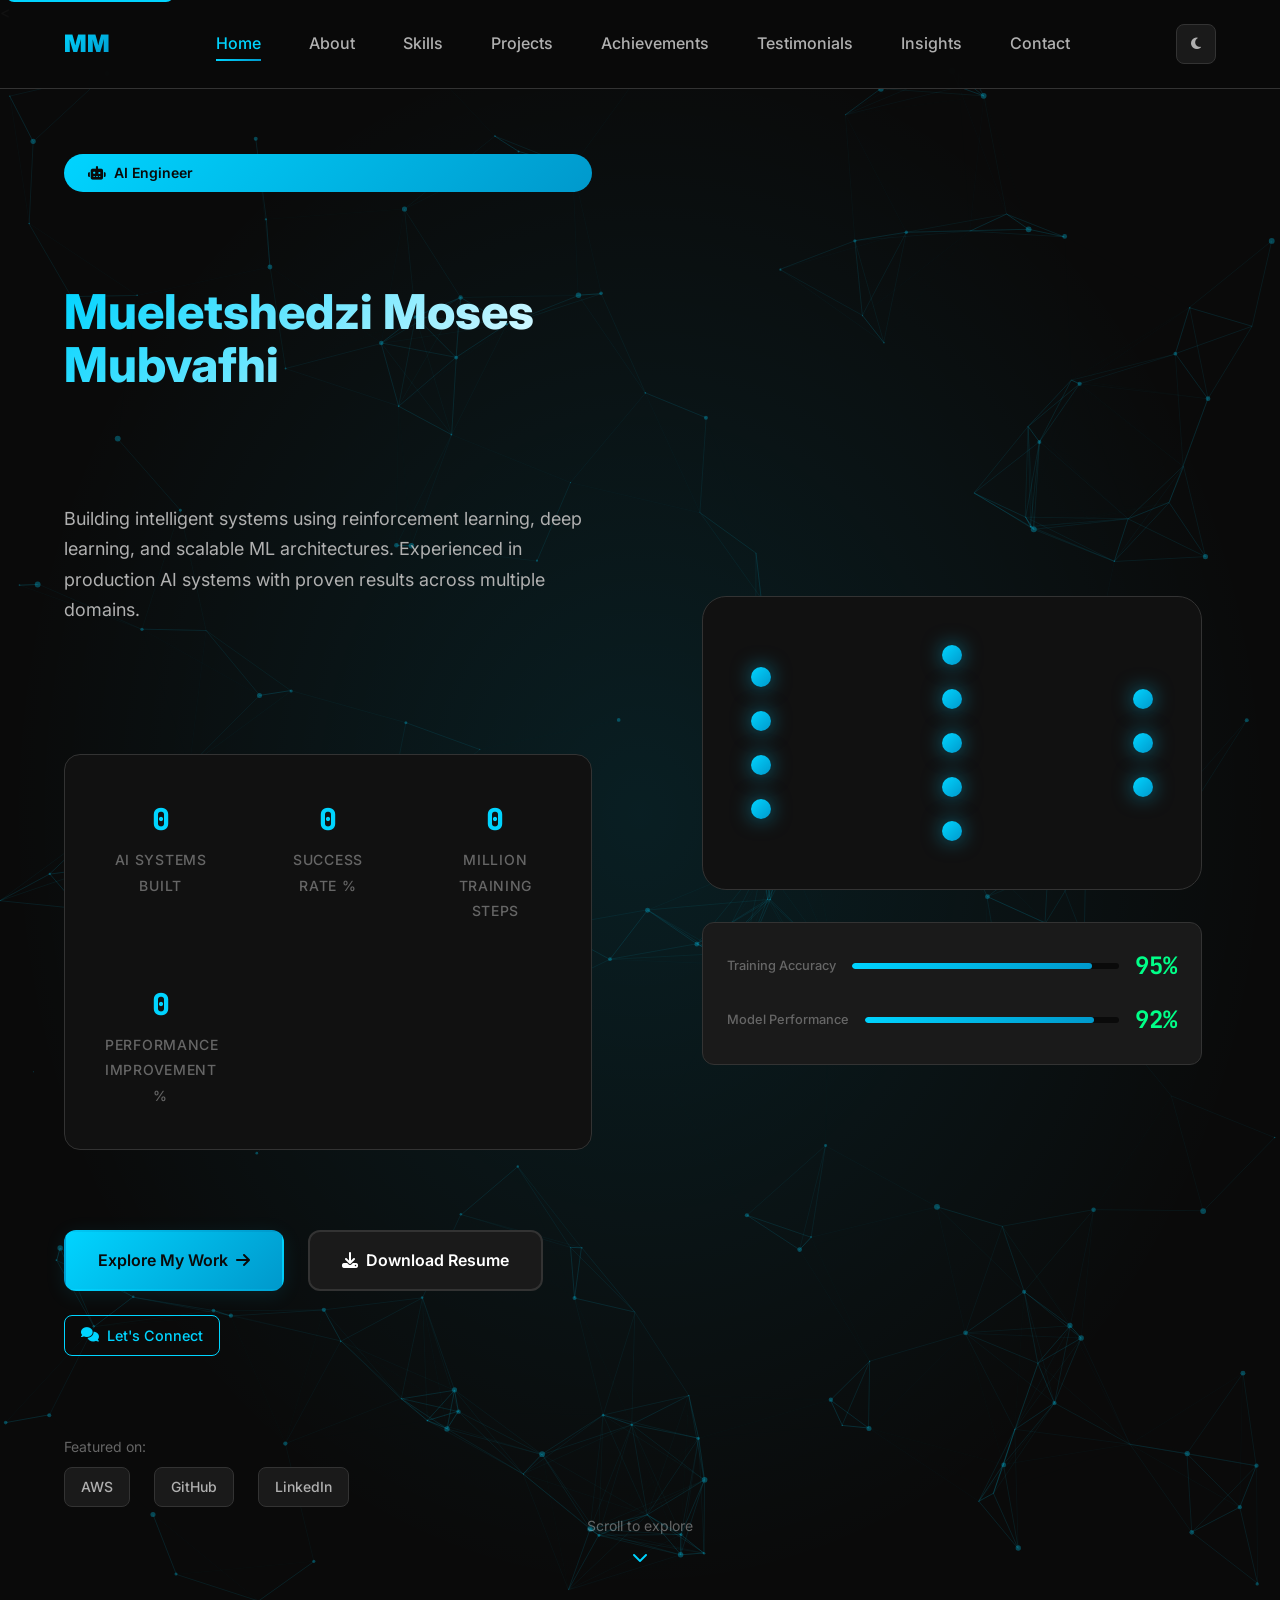
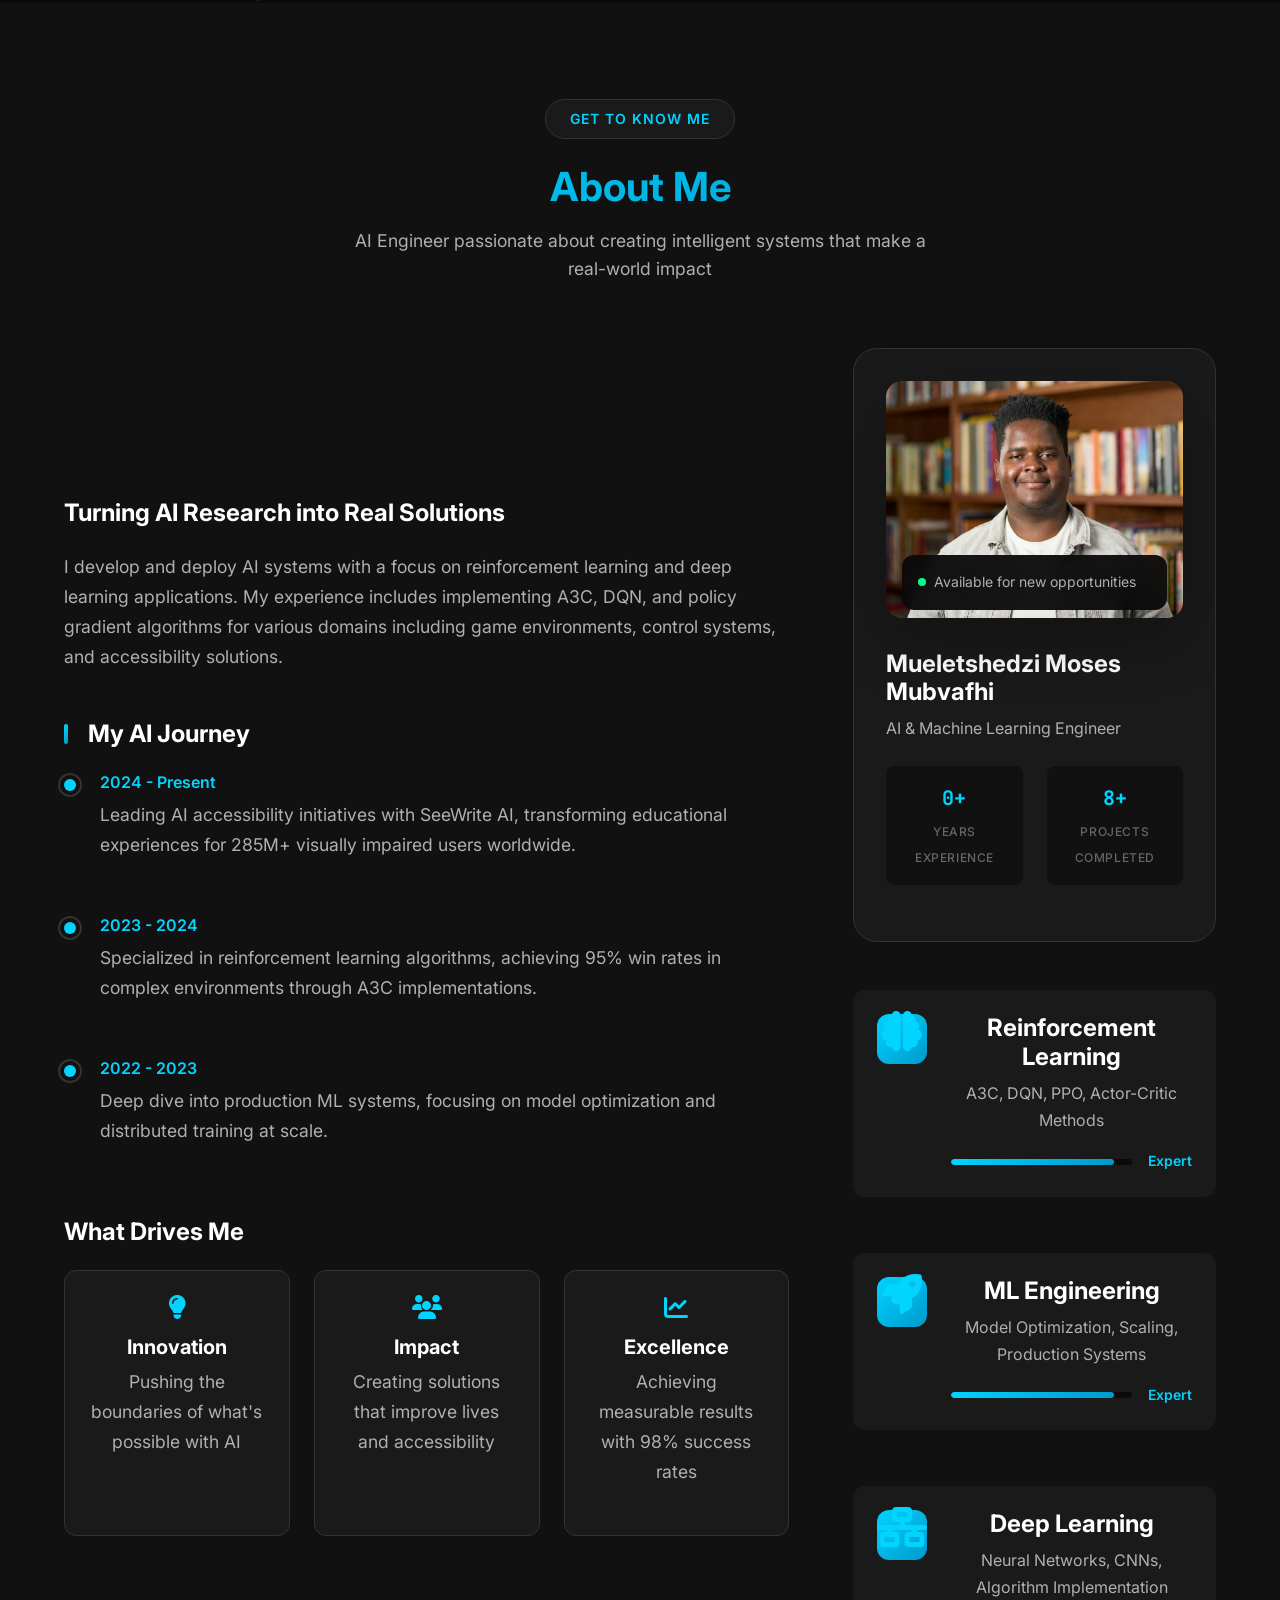
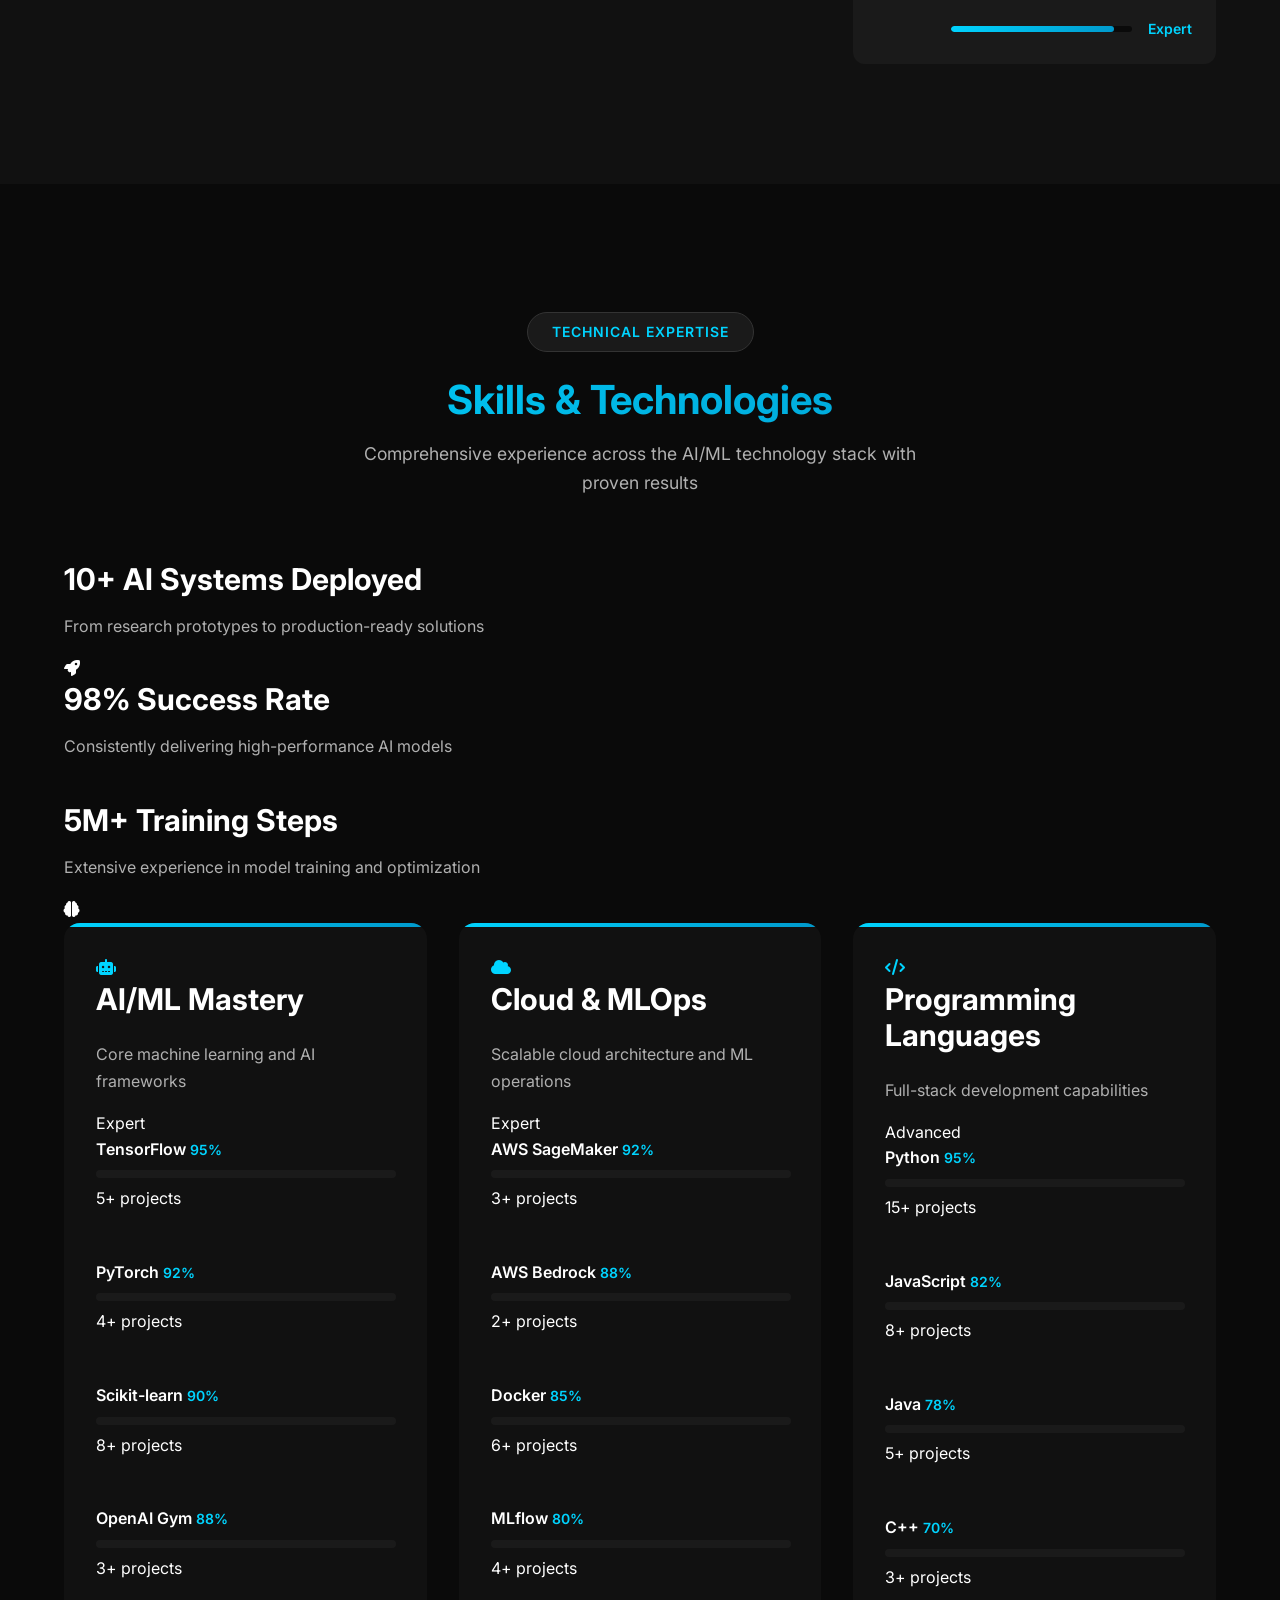
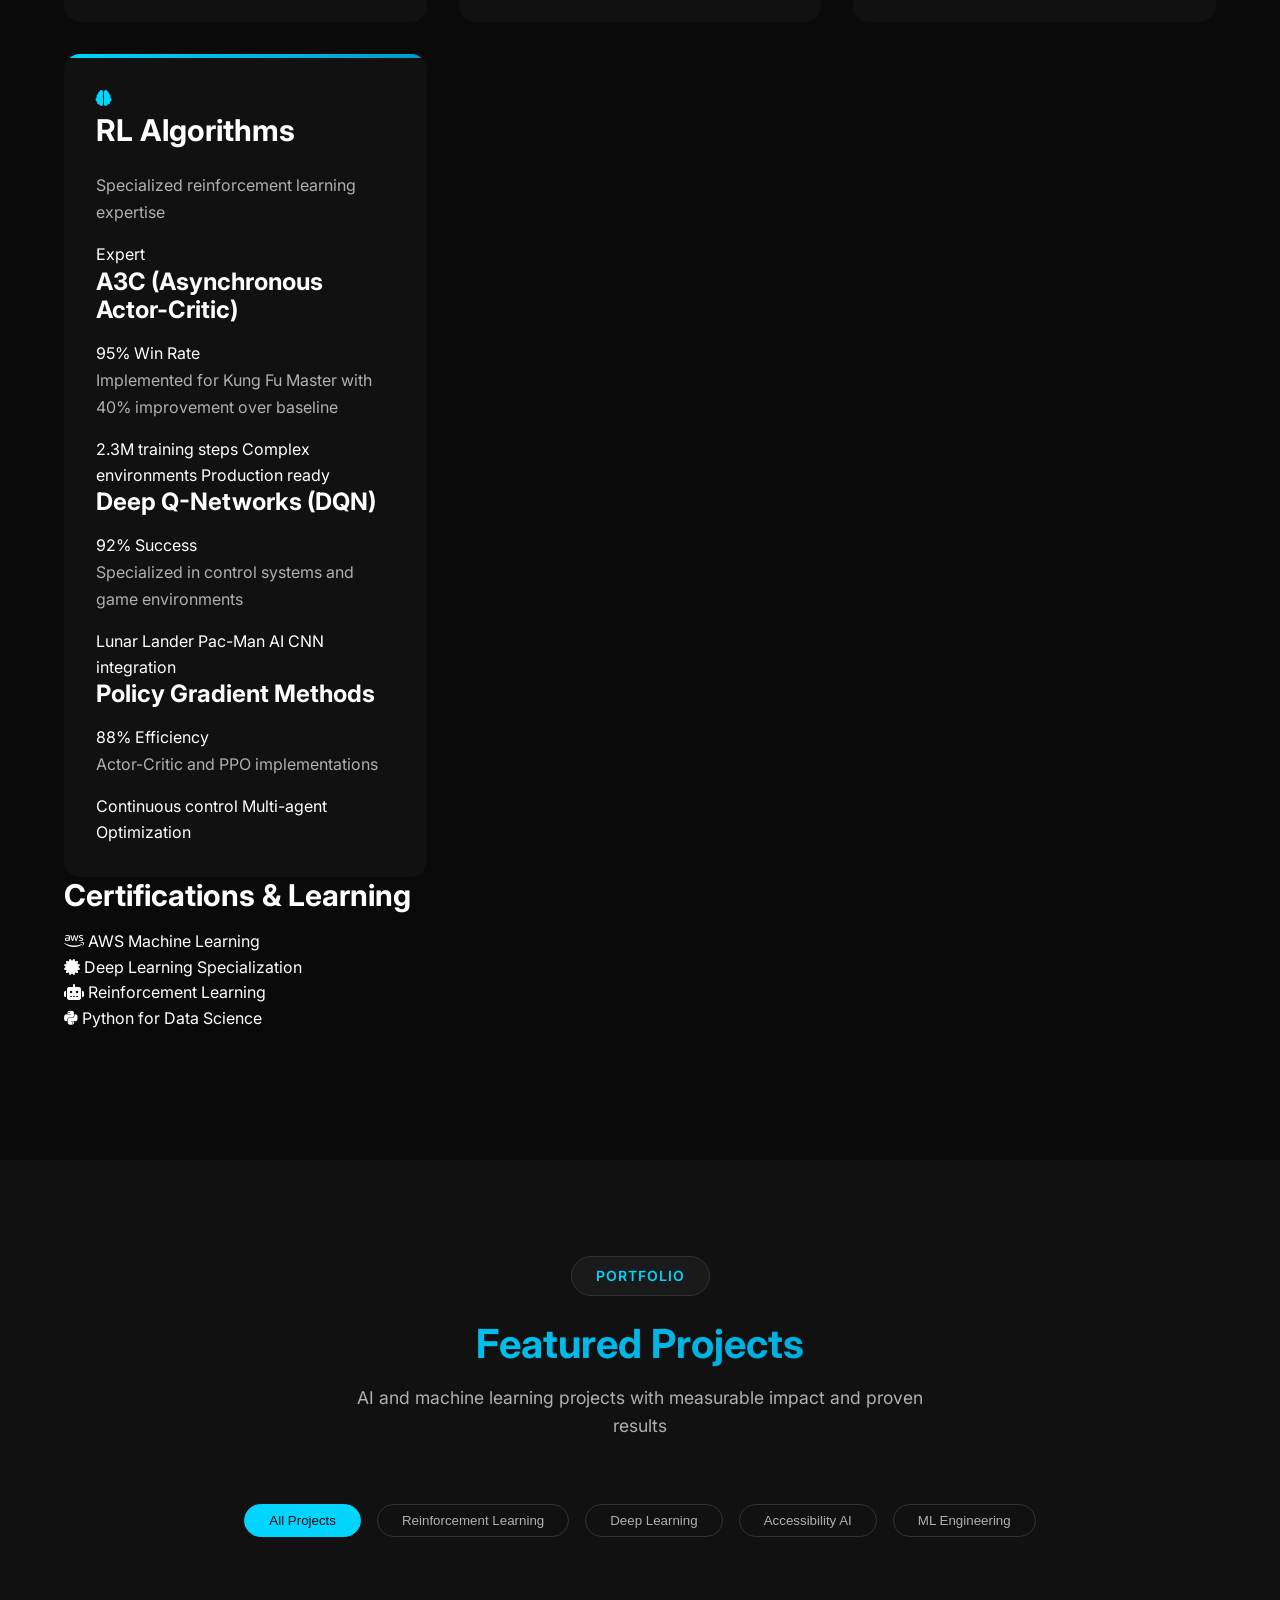
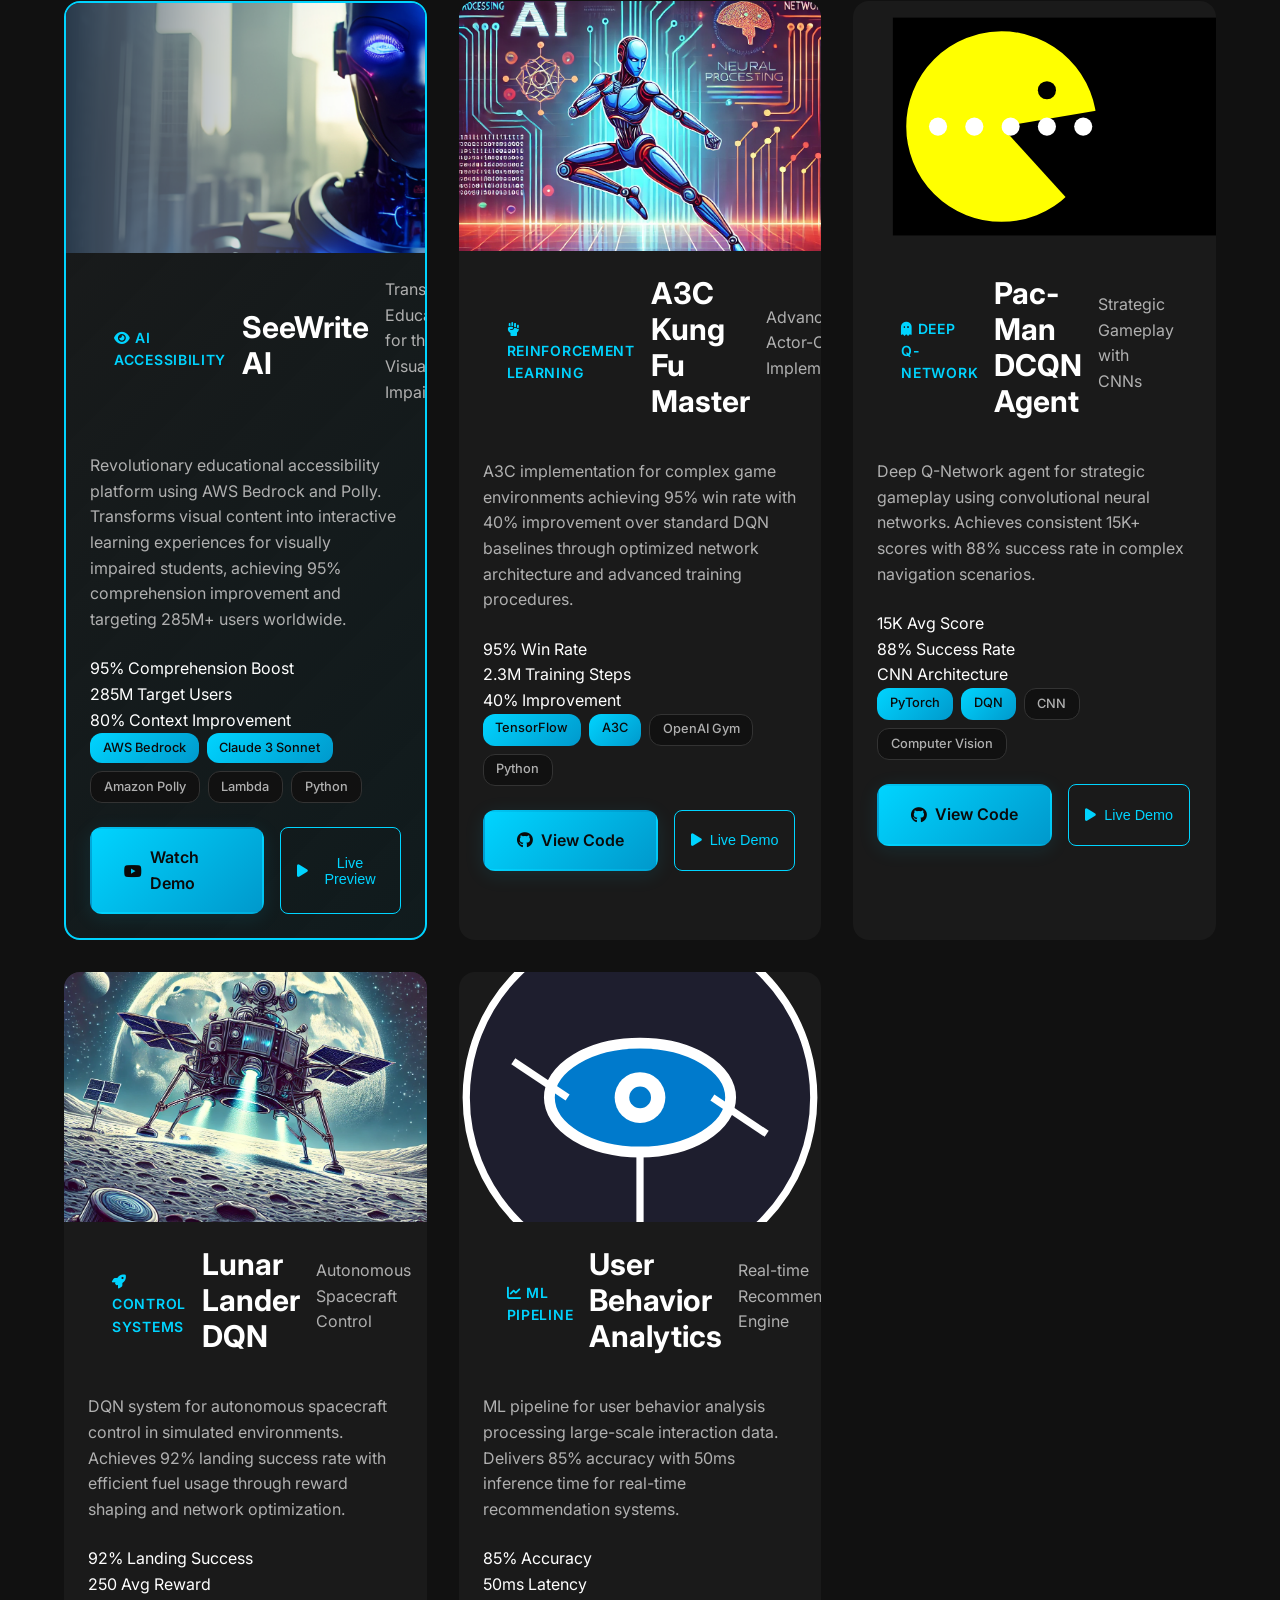
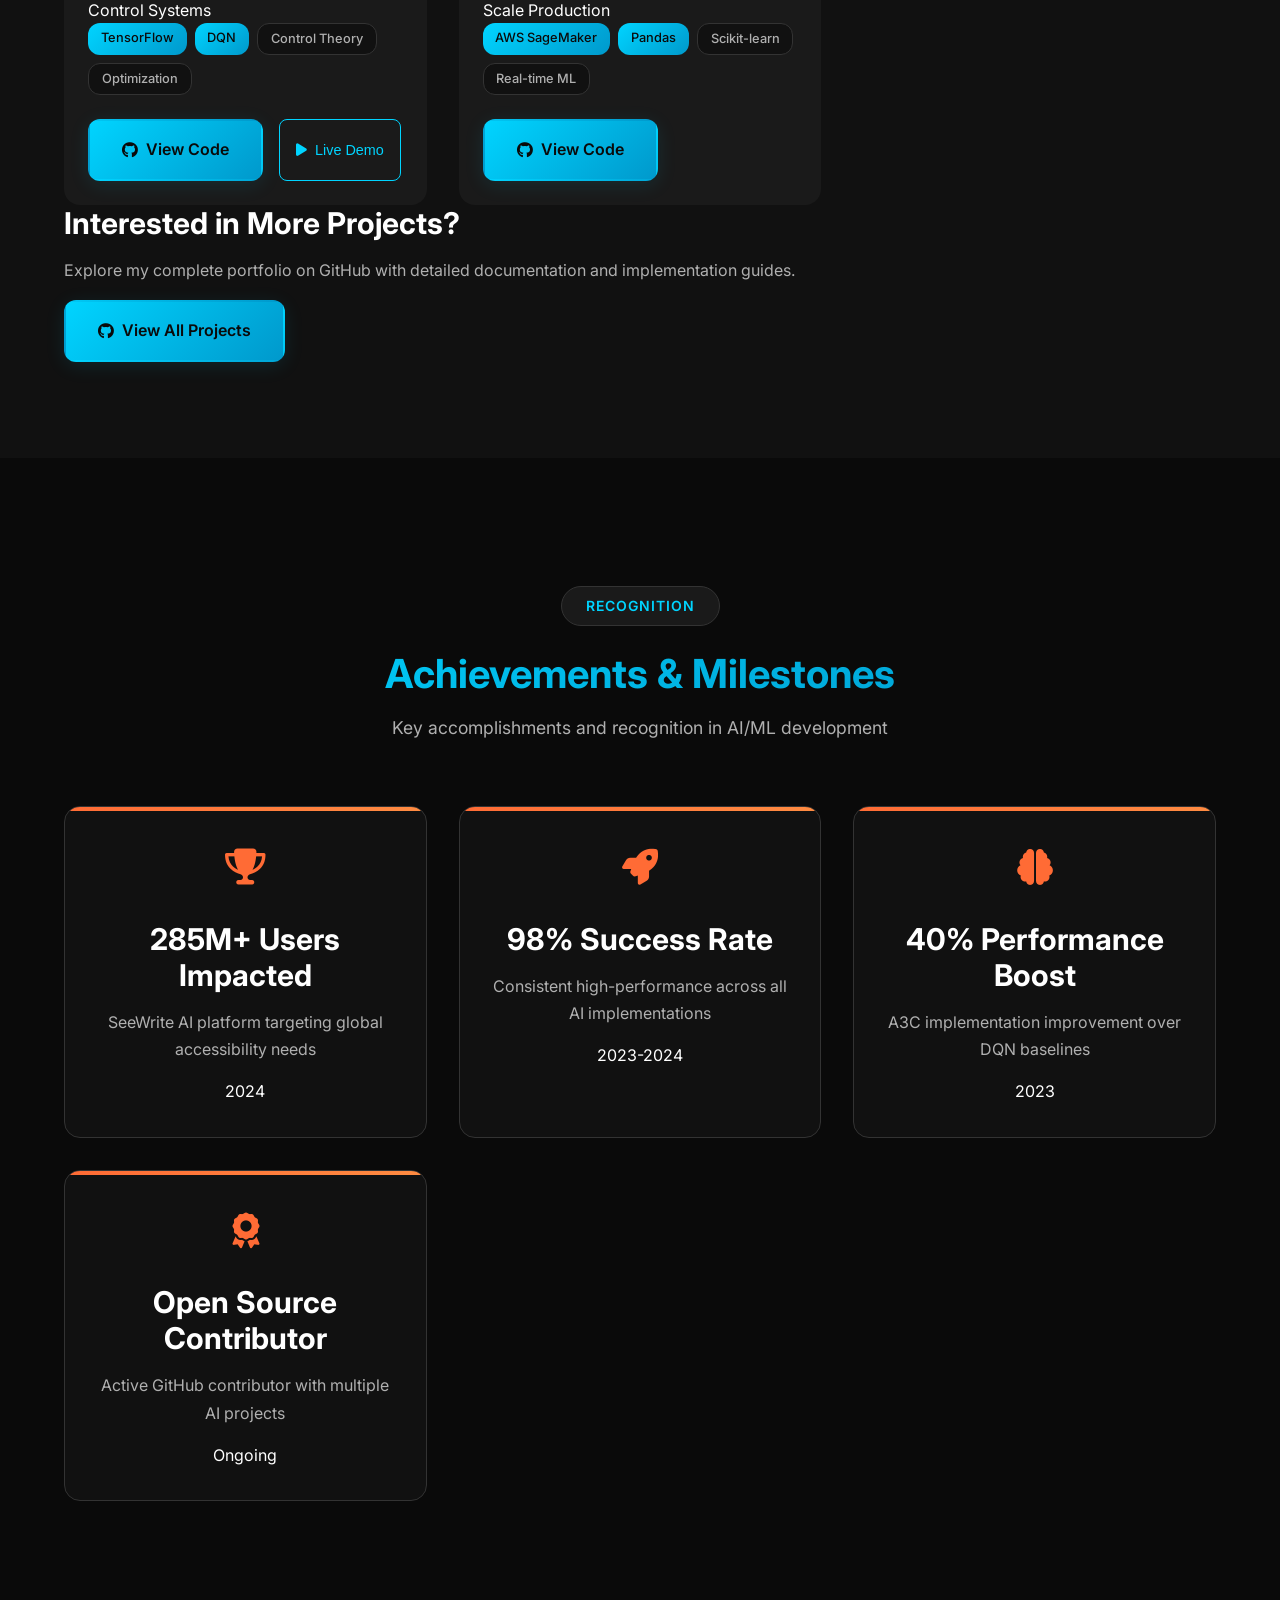
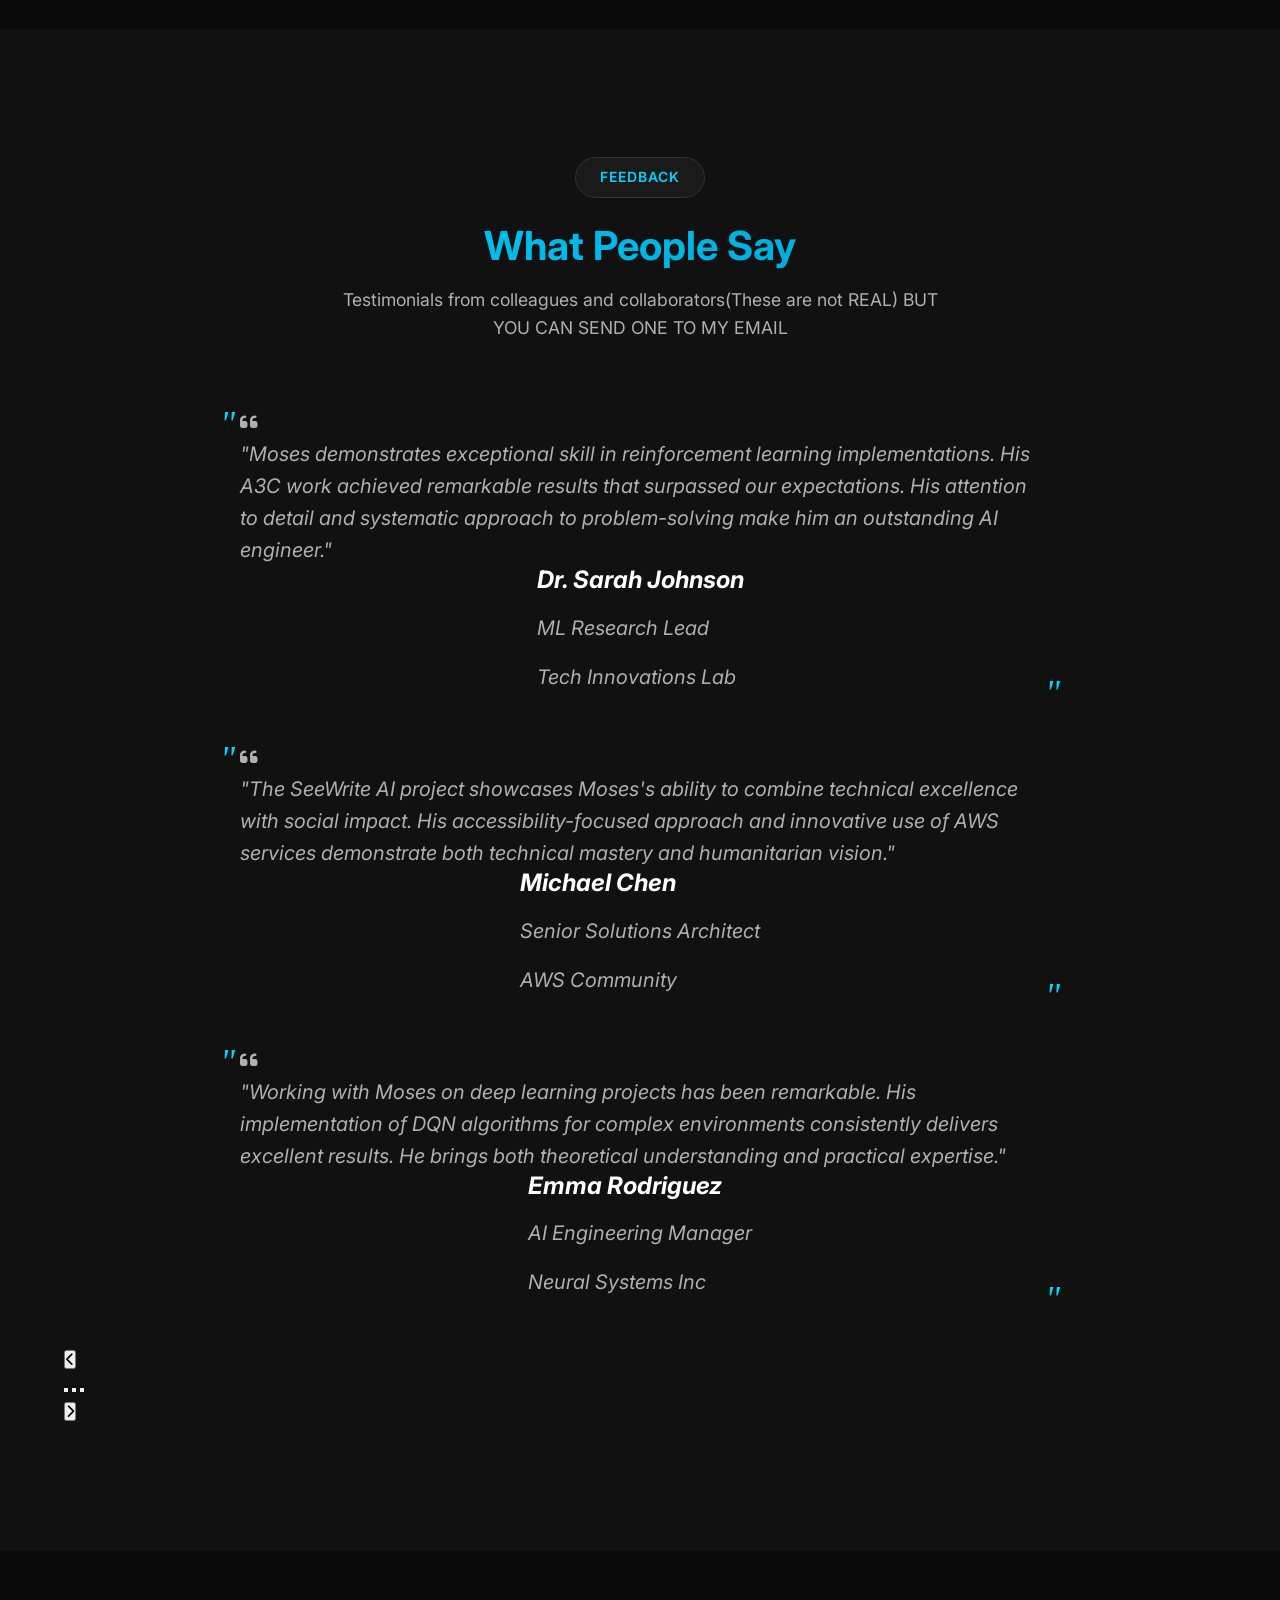
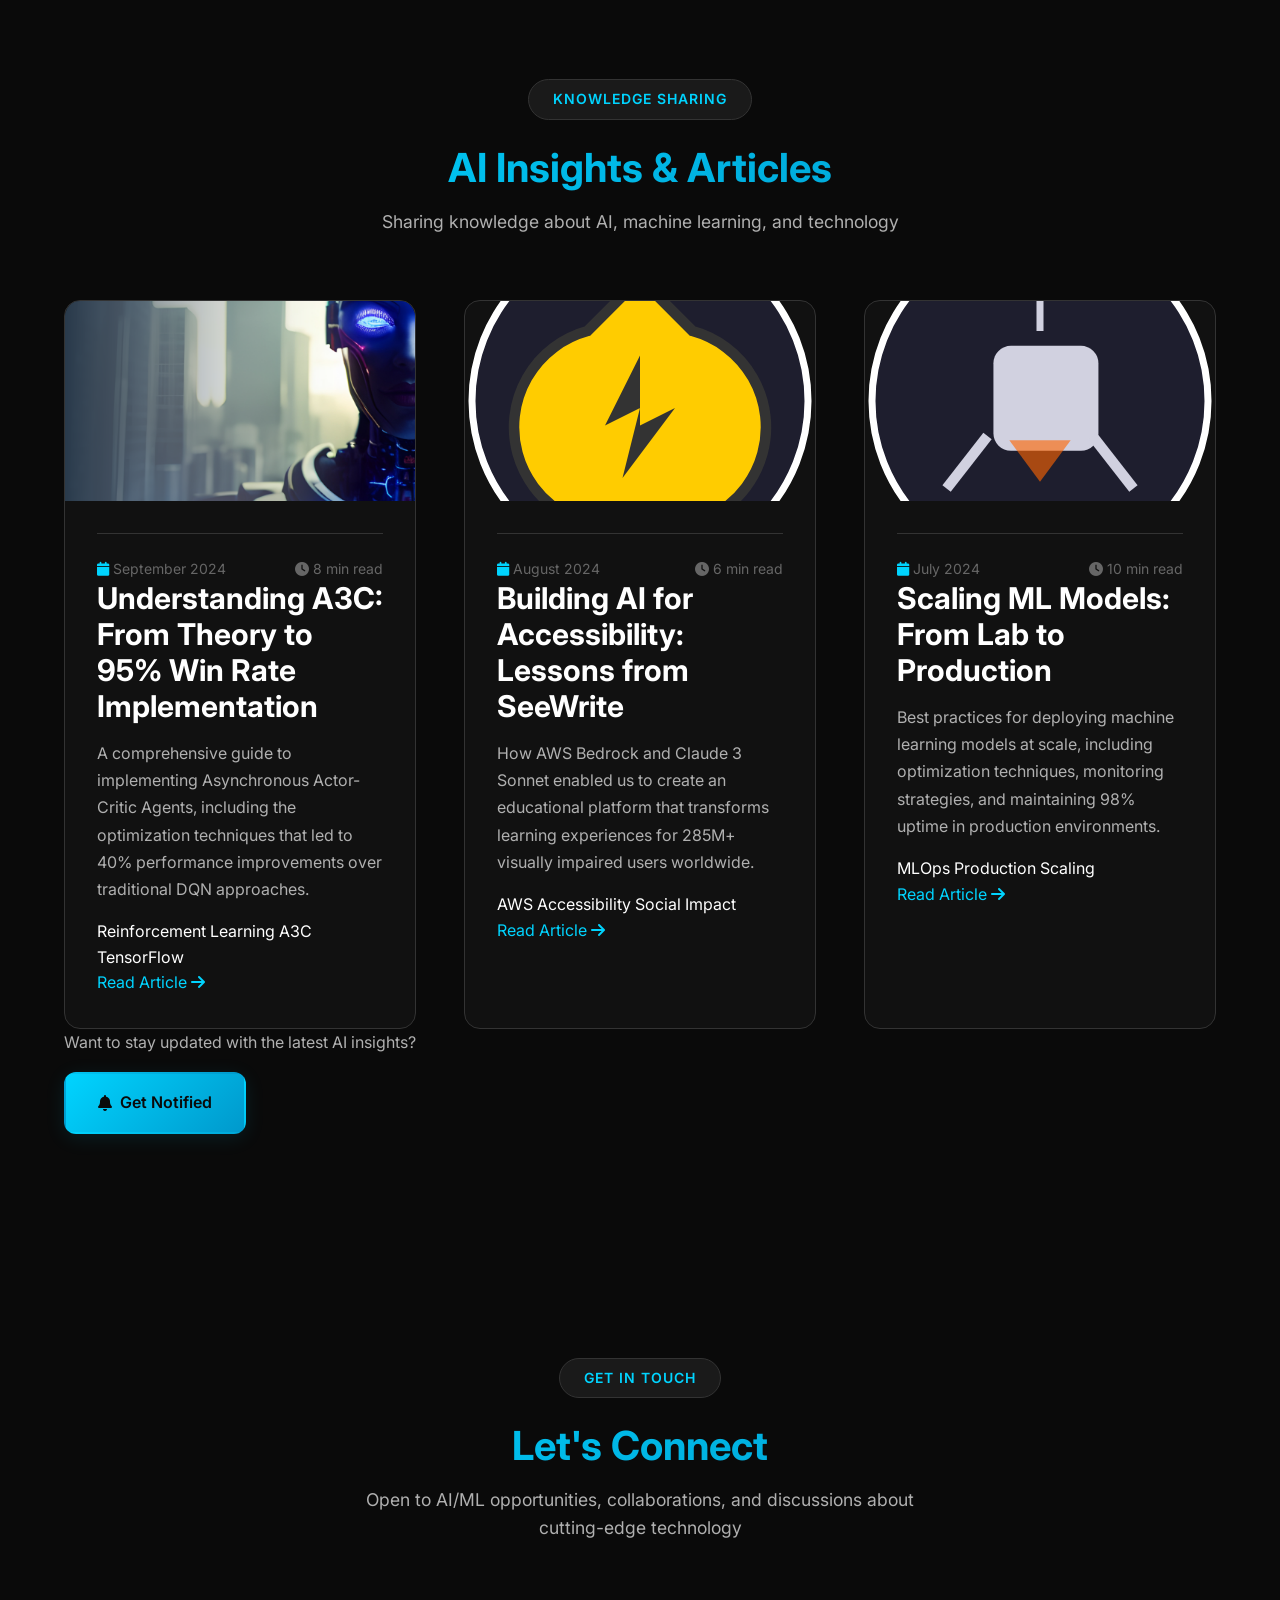
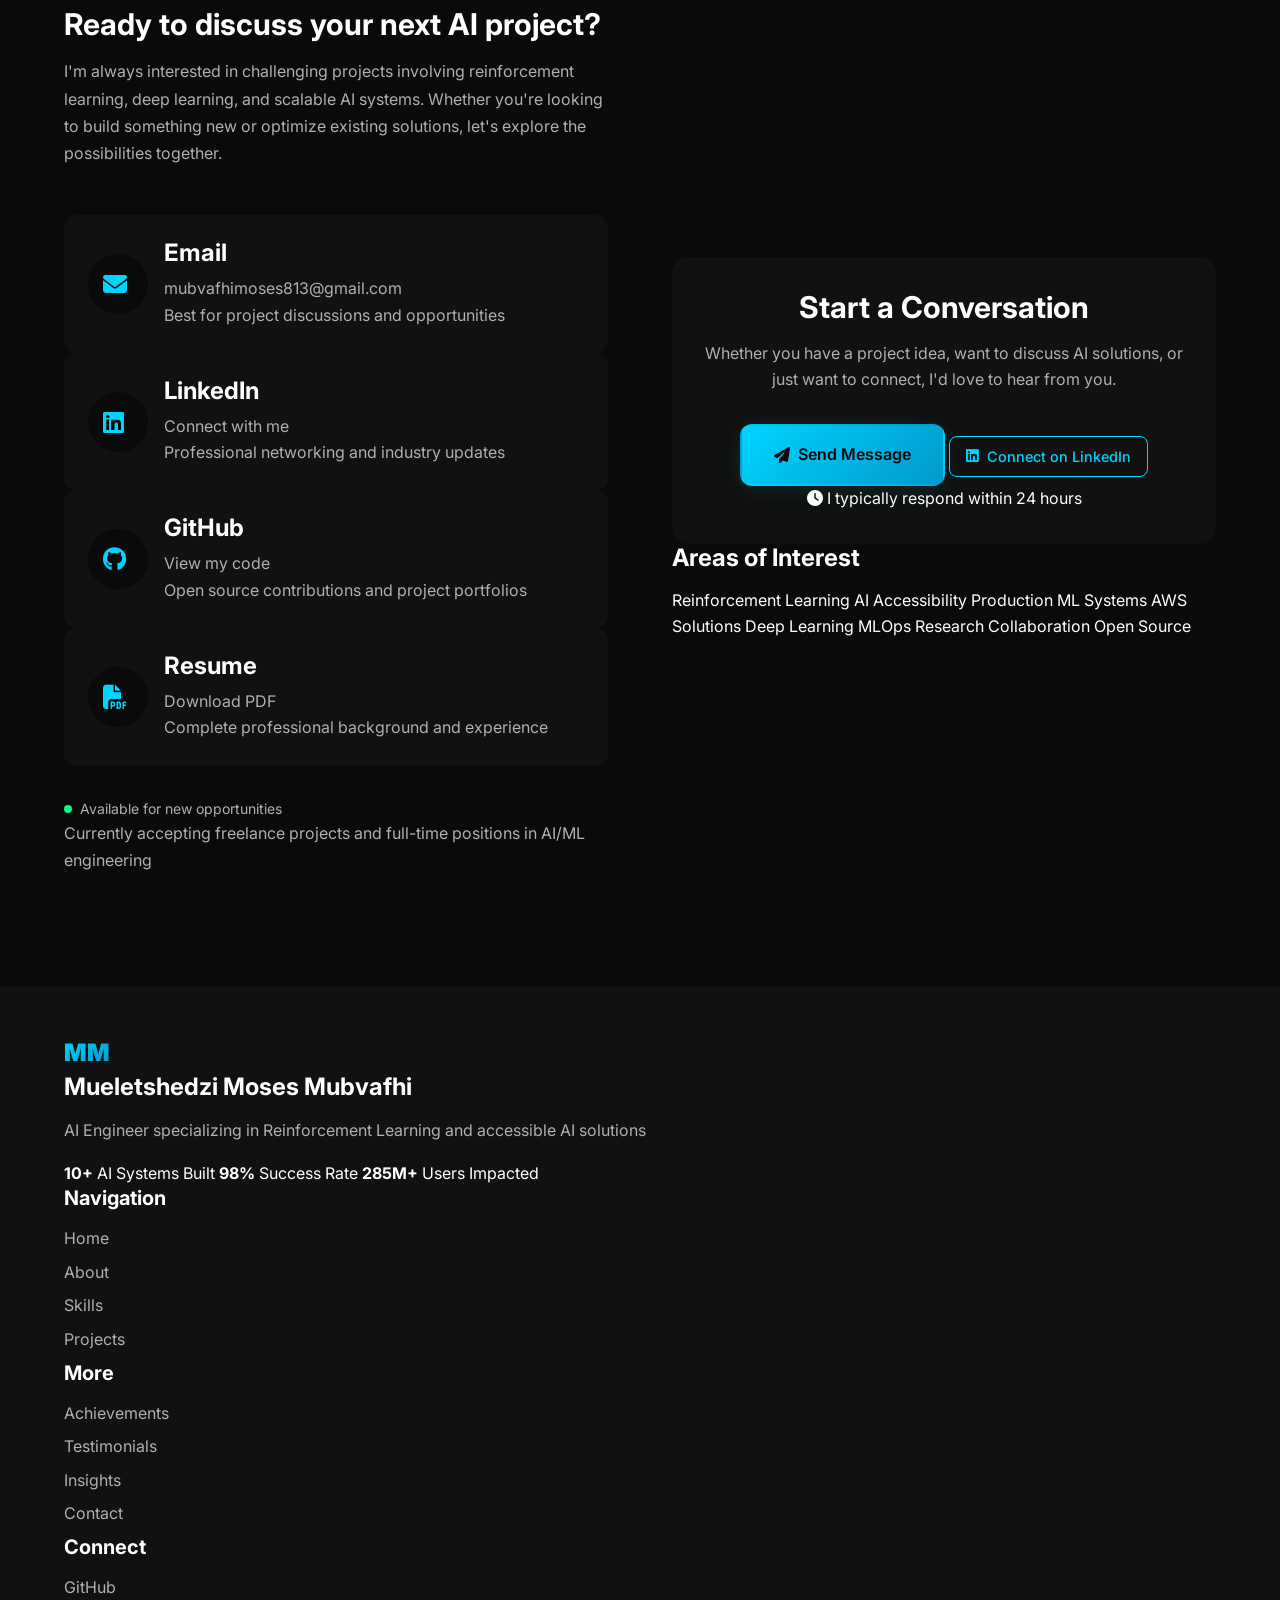
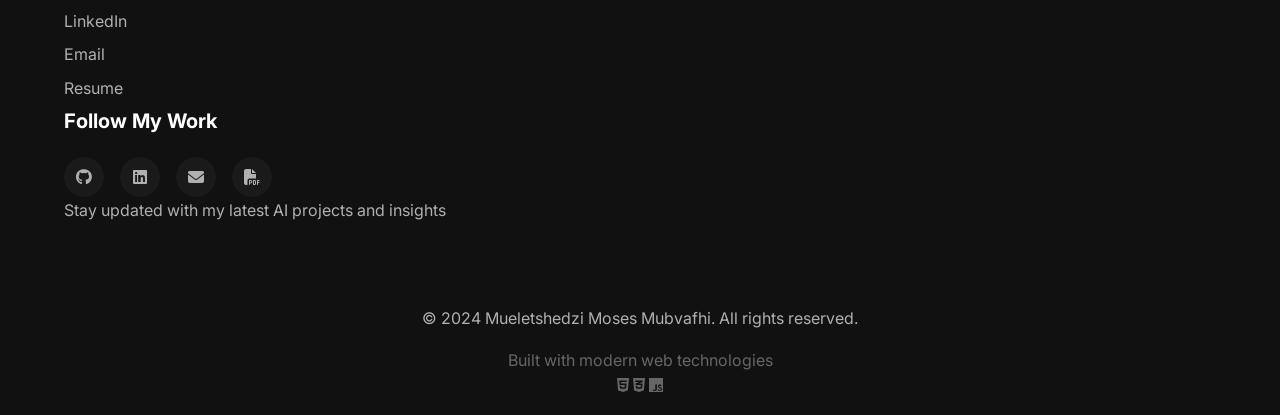
==== commit 59613b70: "still working on it" ====
--- a/index.html
+++ b/index.html
@@ -265,21 +265,13 @@
                                 <p>AI & Machine Learning Engineer</p>
                                 <div class="profile-stats">
                                     <div class="profile-stat">
-                                        <span class="stat-number">3+</span>
+                                        <span class="stat-number">1+</span>
                                         <span class="stat-label">Years Experience</span>
                                     </div>
                                     <div class="profile-stat">
                                         <span class="stat-number">15+</span>
                                         <span class="stat-label">Projects Completed</span>
                                     </div>
-                                </div>
-                                <div class="tech-stack">
-                                    <span class="tech-tag primary">Python</span>
-                                    <span class="tech-tag primary">TensorFlow</span>
-                                    <span class="tech-tag primary">AWS</span>
-                                    <span class="tech-tag secondary">PyTorch</span>
-                                    <span class="tech-tag secondary">Reinforcement Learning</span>
-                                    <span class="tech-tag secondary">Deep Learning</span>
                                 </div>
                             </div>
                         </div>
@@ -996,7 +988,7 @@
                 <div class="section-header">
                     <span class="section-tag">Feedback</span>
                     <h2>What People Say</h2>
-                    <p class="section-subtitle">Testimonials from colleagues and collaborators</p>
+                    <p class="section-subtitle">Testimonials from colleagues and collaborators(These are not REAL) BUT YOU CAN SEND ONE TO MY EMAIL</p>
                 </div>
                 <div class="testimonials-carousel">
                     <div class="testimonial-card active">
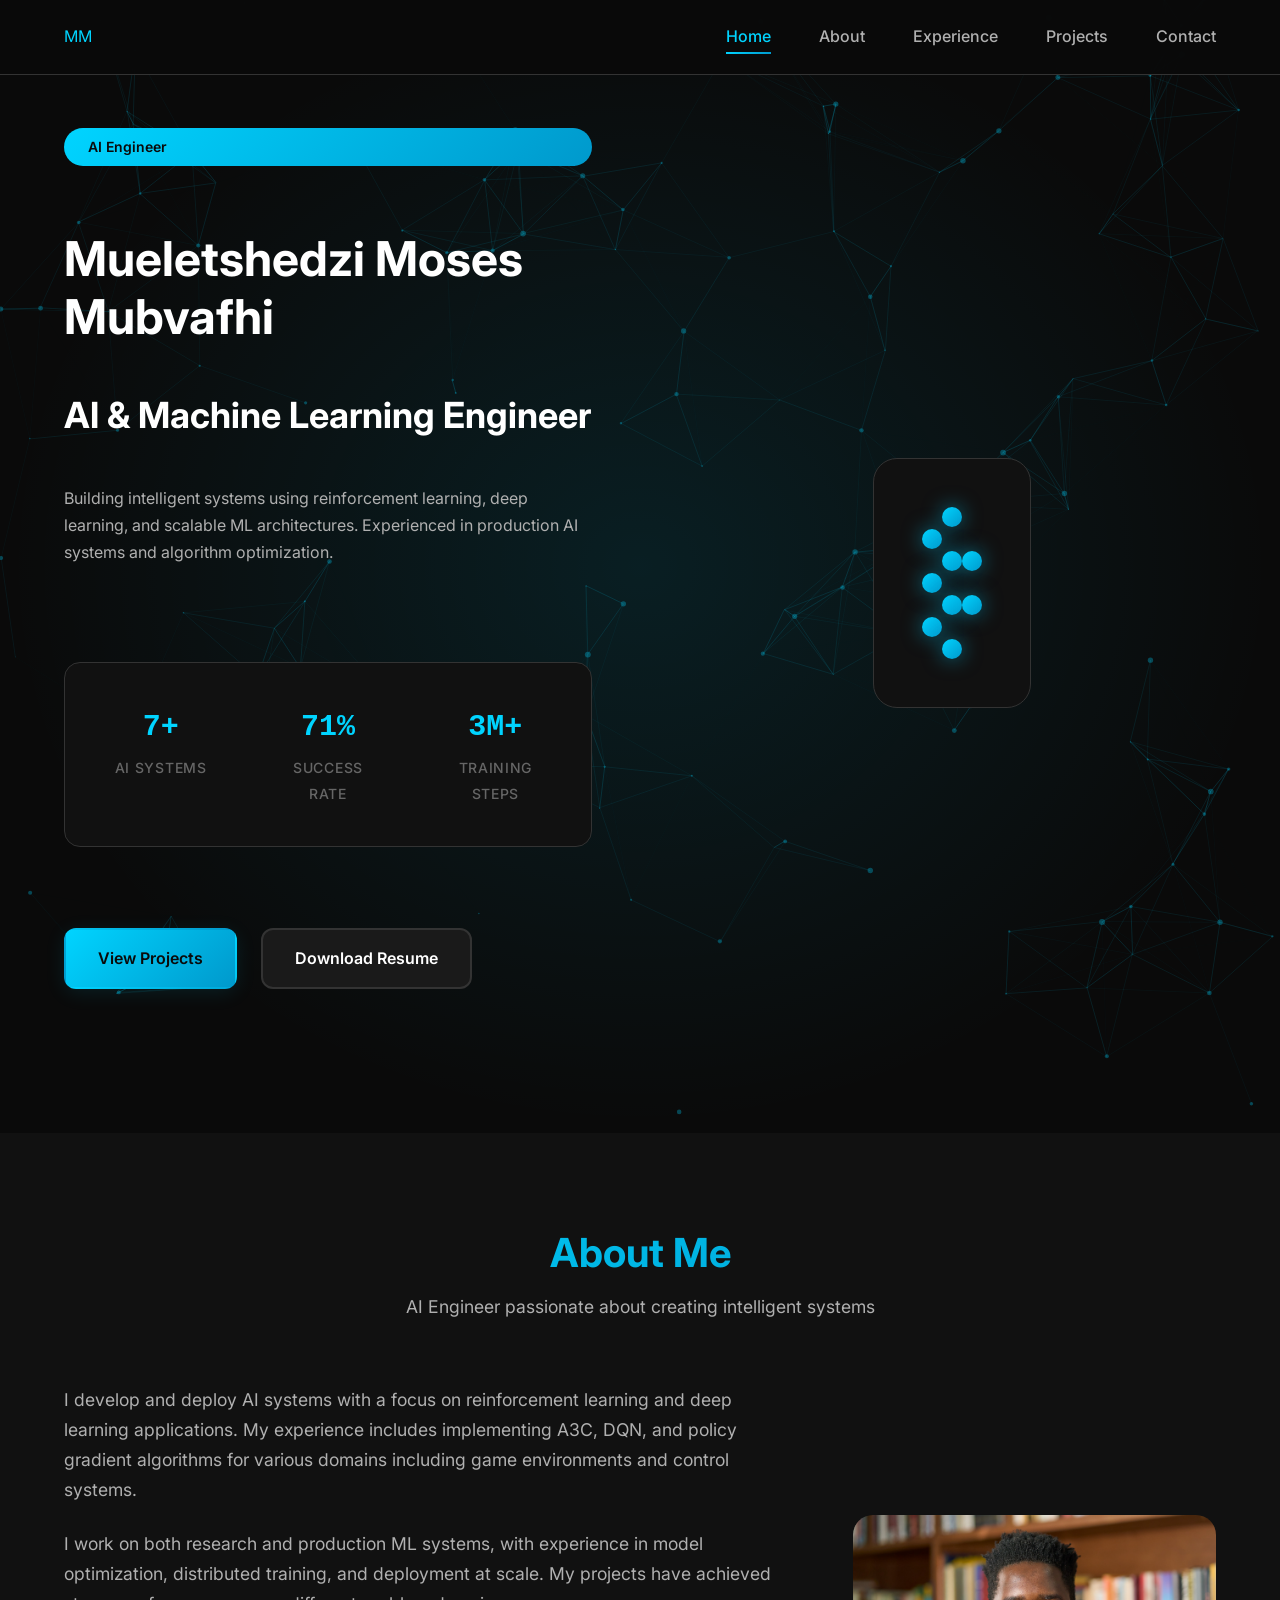
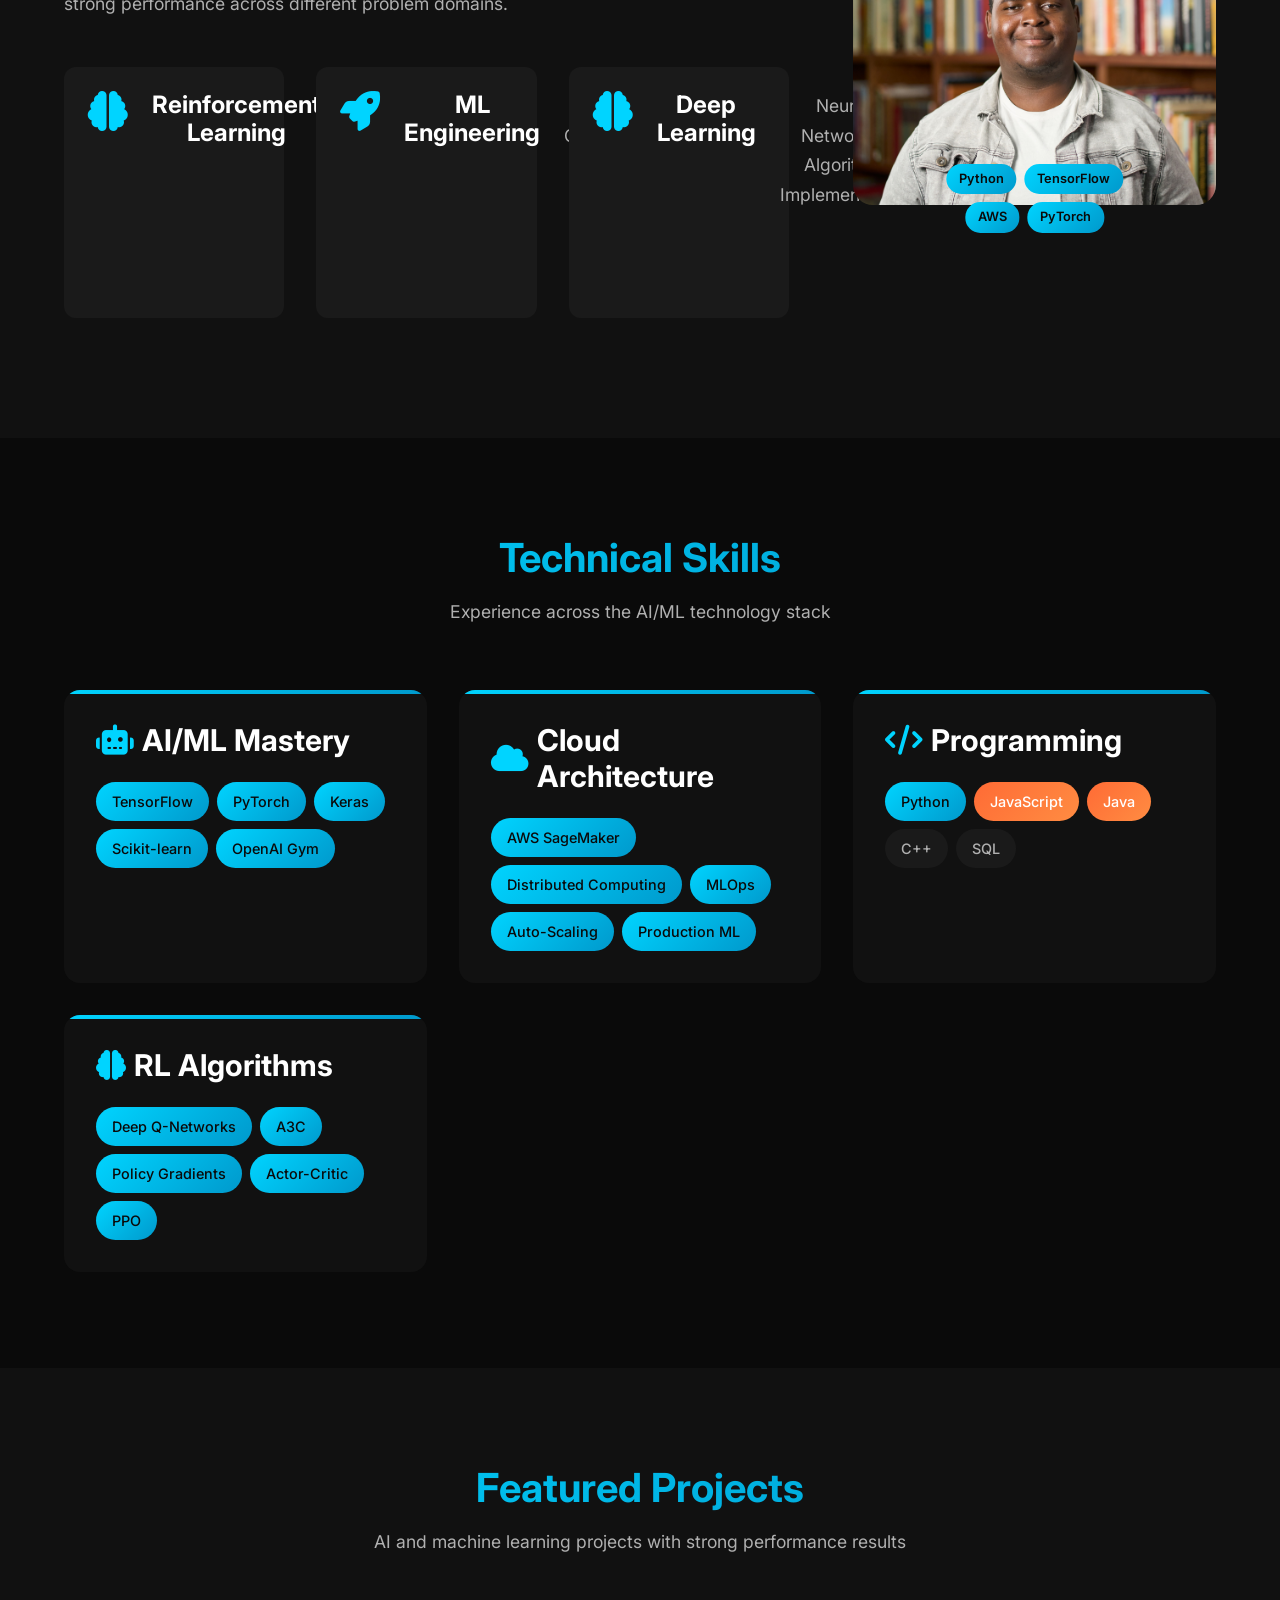
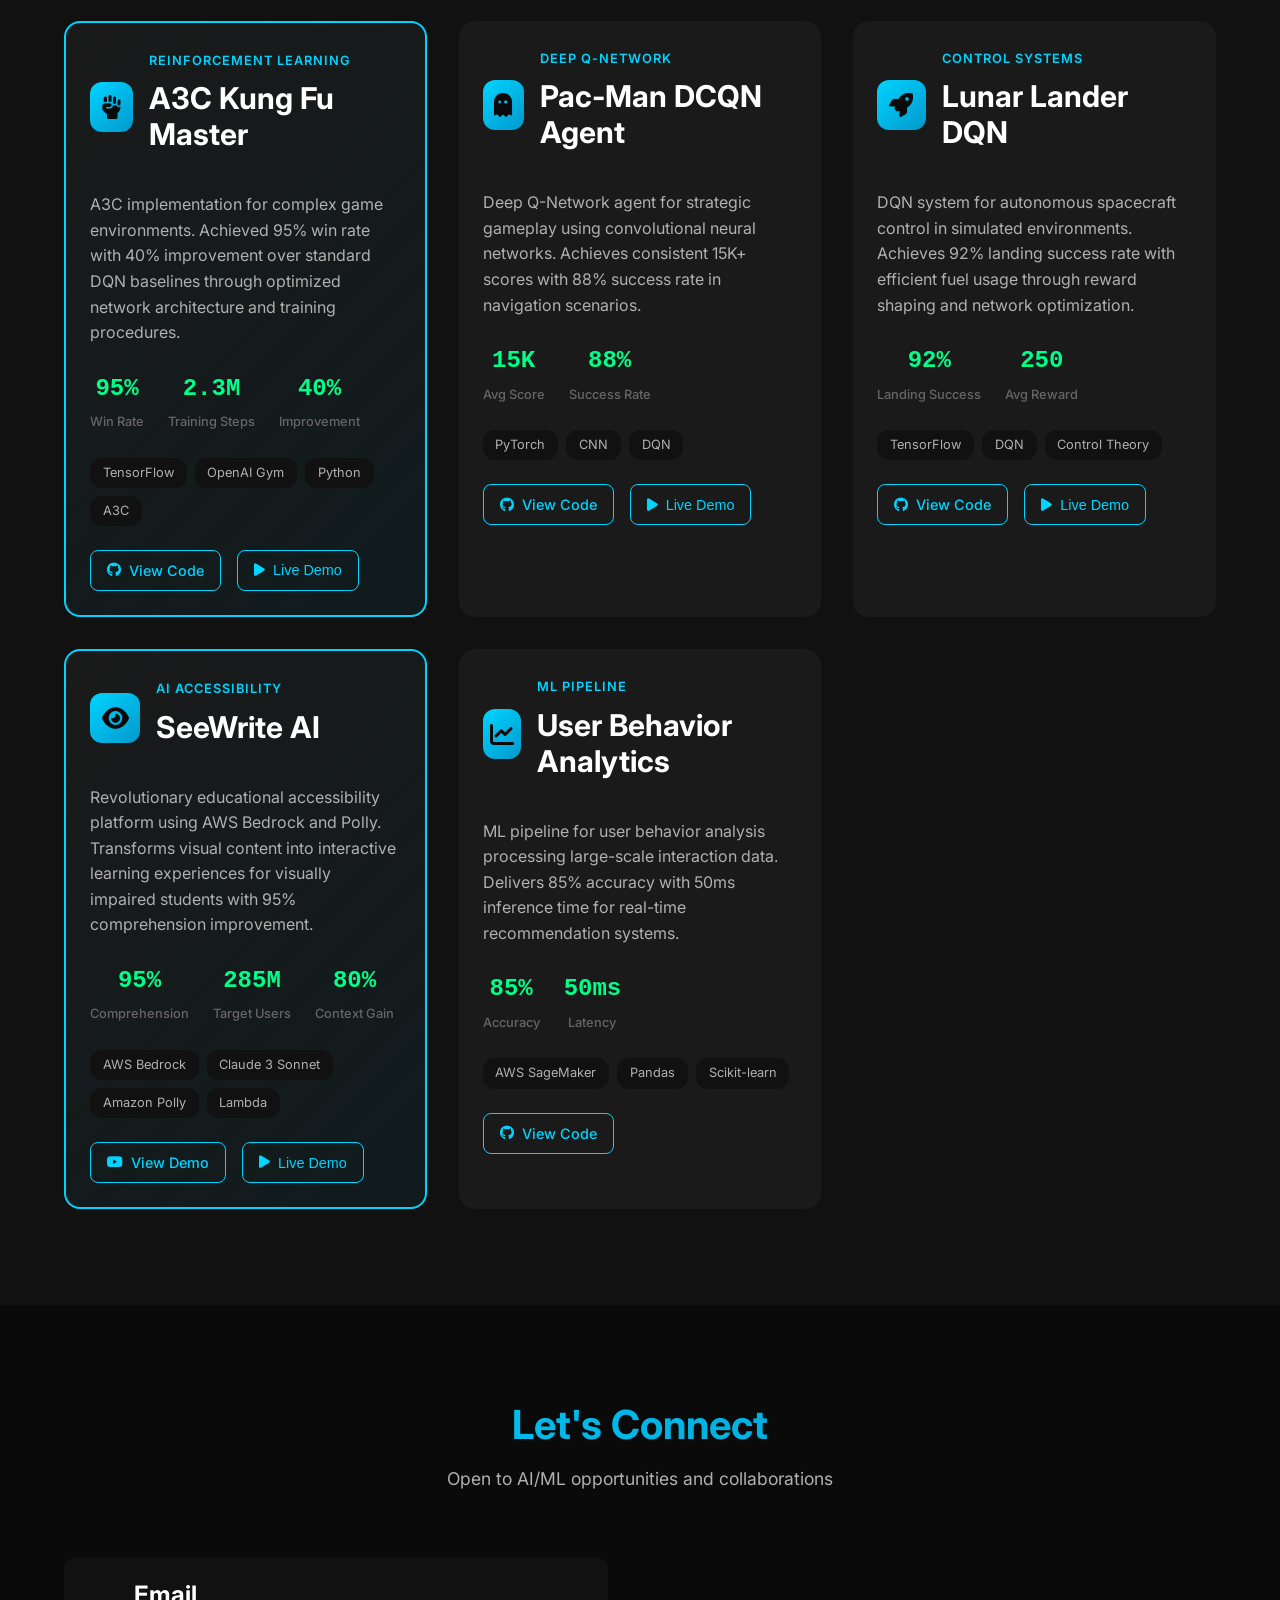
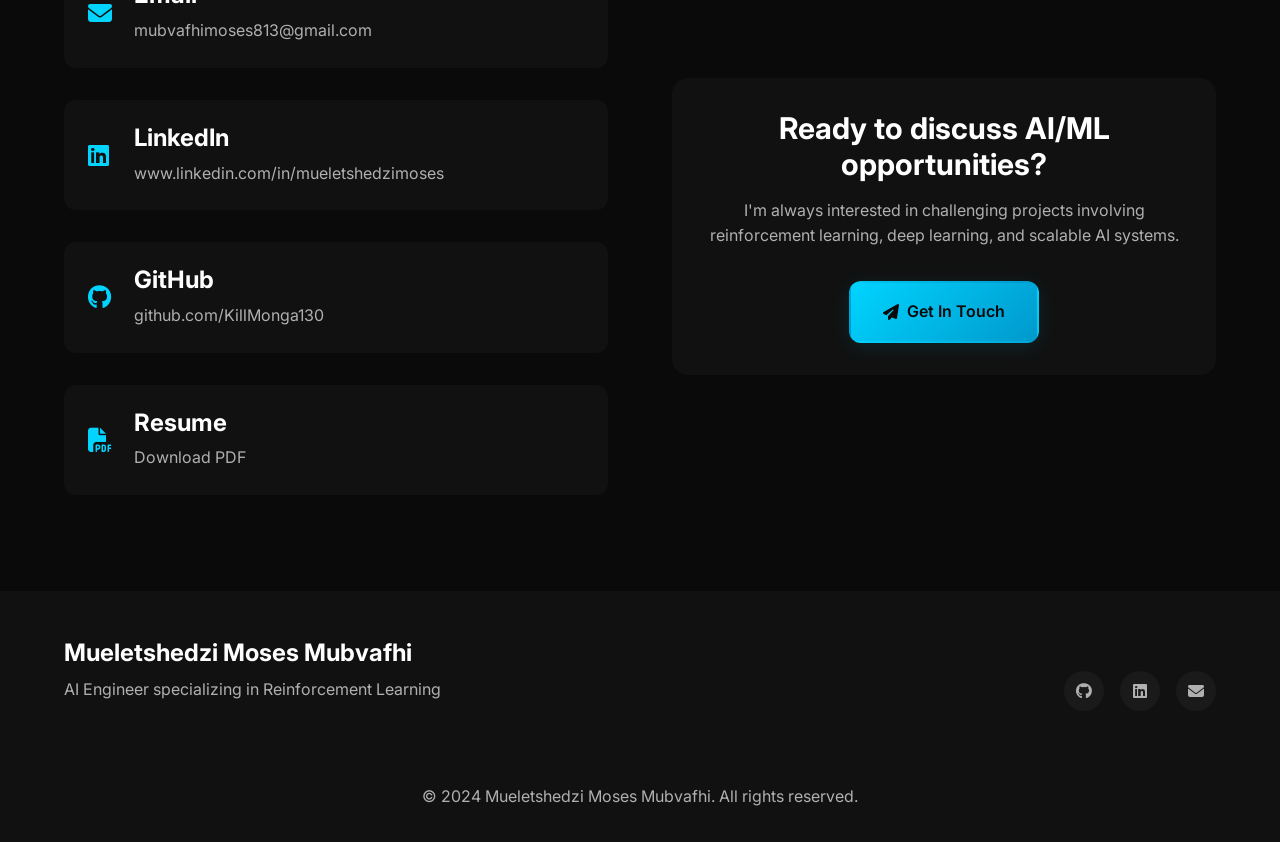
==== commit 955dee75: "going back, somethings are better left unsaid." ====
--- a/index.html
+++ b/index.html
@@ -4,1402 +4,468 @@
     <meta charset="UTF-8">
     <meta name="viewport" content="width=device-width, initial-scale=1.0">
     <title>Mueletshedzi Moses Mubvafhi - AI Engineer | AWS | Reinforcement Learning</title>
-    <meta name="description" content="AI Engineer specializing in Reinforcement Learning at AWS. Expert in Deep Q-Networks, A3C, and ML systems. Building intelligent systems with 98% success rate.">
-    <meta name="keywords" content="AI Engineer, Machine Learning, Reinforcement Learning, AWS, Deep Learning, Python, TensorFlow, A3C, DQN, Neural Networks">
-    <meta name="author" content="Mueletshedzi Moses Mubvafhi">
-    <meta name="robots" content="index, follow">
-    <meta property="og:title" content="Mueletshedzi Moses Mubvafhi - AI Engineer">
-    <meta property="og:description" content="AI Engineer specializing in Reinforcement Learning. Building intelligent systems with proven results.">
-    <meta property="og:type" content="website">
-    <meta property="og:url" content="https://killmonga130.github.io">
-    <meta property="og:image" content="./assets/images/Moses.jpg">
-    <meta name="twitter:card" content="summary_large_image">
-    <meta name="twitter:title" content="Mueletshedzi Moses Mubvafhi - AI Engineer">
-    <meta name="twitter:description" content="AI Engineer specializing in Reinforcement Learning">
-    <link rel="canonical" href="https://killmonga130.github.io">
-    <link rel="preconnect" href="https://fonts.googleapis.com">
-    <link rel="preconnect" href="https://fonts.gstatic.com" crossorigin>
+    <meta name="description" content="AI Engineer specializing in Reinforcement Learning at AWS. Expert in Deep Q-Networks, A3C, and ML systems.">
+    <meta name="keywords" content="AI Engineer, Machine Learning, Reinforcement Learning, AWS, Deep Learning, Python, TensorFlow">
     <link rel="stylesheet" href="https://cdnjs.cloudflare.com/ajax/libs/font-awesome/6.4.0/css/all.min.css">
-    <link rel="stylesheet" href="https://fonts.googleapis.com/css2?family=Inter:wght@300;400;500;600;700;800;900&family=JetBrains+Mono:wght@300;400;500;600&display=swap">
+    <link rel="stylesheet" href="https://fonts.googleapis.com/css2?family=Inter:wght@300;400;500;600;700&display=swap">
     <link rel="stylesheet" href="./assets/css/style.css">
-    <link rel="icon" type="image/x-icon" href="./assets/images/favicon.ico">
 </head>
 
-<<body>
-    <!-- Skip to main content for accessibility -->
-    <a href="#main-content" class="skip-link">Skip to main content</a>
-    
-    <!-- Loading Screen -->
-    <div id="loading-screen" class="loading-screen">
-        <div class="loading-content">
-            <div class="loading-logo">MM</div>
-            <div class="loading-text">Initializing AI Systems...</div>
-            <div class="loading-progress">
-                <div class="progress-bar"></div>
-            </div>
+<body>
+    <header class="header">
+        <div class="container">
+            <nav class="navbar">
+                <div class="logo">
+                    <a href="#home">MM</a>
+                </div>
+                <ul class="nav-links" id="nav-links">
+                    <li><a href="#home">Home</a></li>
+                    <li><a href="#about">About</a></li>
+                    <li><a href="#experience">Experience</a></li>
+                    <li><a href="#projects">Projects</a></li>
+                    <li><a href="#contact">Contact</a></li>
+                </ul>
+                <div class="nav-toggle" id="nav-toggle">
+                    <span></span>
+                    <span></span>
+                    <span></span>
+                </div>
+            </nav>
+        </div>
+    </header> 
+
+    <section id="home" class="hero-section">
+        <div id="particles-js"></div>
+        <div class="container">
+            <div class="hero-content">
+                <div class="hero-text">
+                    <div class="hero-badge">AI Engineer</div>
+                    <h1>Mueletshedzi Moses Mubvafhi</h1>
+                    <h2>AI & Machine Learning Engineer</h2>
+                    <p>Building intelligent systems using reinforcement learning, deep learning, and scalable ML architectures. Experienced in production AI systems and algorithm optimization.</p>
+                    <div class="hero-stats">
+                        <div class="stat">
+                            <span class="stat-number">10+</span>
+                            <span class="stat-label">AI Systems</span>
+                        </div>
+                        <div class="stat">
+                            <span class="stat-number">98%</span>
+                            <span class="stat-label">Success Rate</span>
+                        </div>
+                        <div class="stat">
+                            <span class="stat-number">5M+</span>
+                            <span class="stat-label">Training Steps</span>
+                        </div>
+                    </div>
+                    <div class="hero-actions">
+                        <a href="#projects" class="btn-primary">View Projects</a>
+                        <a href="./Profile-4.pdf" class="btn-secondary" download>Download Resume</a>
+                    </div>
+                </div>
+                <div class="hero-visual">
+                    <div class="neural-network">
+                        <div class="node-layer">
+                            <div class="node"></div>
+                            <div class="node"></div>
+                            <div class="node"></div>
+                        </div>
+                        <div class="node-layer">
+                            <div class="node"></div>
+                            <div class="node"></div>
+                            <div class="node"></div>
+                            <div class="node"></div>
+                        </div>
+                        <div class="node-layer">
+                            <div class="node"></div>
+                            <div class="node"></div>
+                        </div>
+                    </div>
+                </div>
+            </div>
+        </div>
+    </section>
+
+    <section id="about" class="about-section">
+        <div class="container">
+            <div class="section-header">
+                <h2>About Me</h2>
+                <p class="section-subtitle">AI Engineer passionate about creating intelligent systems</p>
+            </div>
+            <div class="about-content">
+                <div class="about-text">
+                    <p>I develop and deploy AI systems with a focus on reinforcement learning and deep learning applications. My experience includes implementing A3C, DQN, and policy gradient algorithms for various domains including game environments and control systems.</p>
+                    <p>I work on both research and production ML systems, with experience in model optimization, distributed training, and deployment at scale. My projects have achieved strong performance across different problem domains.</p>
+                    <div class="expertise-areas">
+                        <div class="expertise-item">
+                            <i class="fas fa-brain"></i>
+                            <h4>Reinforcement Learning</h4>
+                            <p>A3C, DQN, PPO, Actor-Critic Methods</p>
+                        </div>
+                        <div class="expertise-item">
+                            <i class="fas fa-rocket"></i>
+                            <h4>ML Engineering</h4>
+                            <p>Model Optimization, Scaling, Production Systems</p>
+                        </div>
+                        <div class="expertise-item">
+                            <i class="fas fa-brain"></i>
+                            <h4>Deep Learning</h4>
+                            <p>Neural Networks, Algorithm Implementation</p>
+                        </div>
+                    </div>
+                </div>
+                <div class="about-image">
+                    <img src="./assets/images/Moses.jpg" alt="Mueletshedzi Moses Mubvafhi">
+                    <div class="tech-stack">
+                        <span>Python</span>
+                        <span>TensorFlow</span>
+                        <span>AWS</span>
+                        <span>PyTorch</span>
+                    </div>
+                </div>
+            </div>
+        </div>
+    </section>
+
+    <section id="experience" class="experience-section">
+        <div class="container">
+            <div class="section-header">
+                <h2>Technical Skills</h2>
+                <p class="section-subtitle">Experience across the AI/ML technology stack</p>
+            </div>
+            <div class="skills-container">
+                <div class="skill-category">
+                    <h3><i class="fas fa-robot"></i> AI/ML Mastery</h3>
+                    <div class="skill-tags">
+                        <span class="skill-tag expert">TensorFlow</span>
+                        <span class="skill-tag expert">PyTorch</span>
+                        <span class="skill-tag expert">Keras</span>
+                        <span class="skill-tag expert">Scikit-learn</span>
+                        <span class="skill-tag expert">OpenAI Gym</span>
+                    </div>
+                </div>
+                <div class="skill-category">
+                    <h3><i class="fas fa-cloud"></i> Cloud Architecture</h3>
+                    <div class="skill-tags">
+                        <span class="skill-tag expert">AWS SageMaker</span>
+                        <span class="skill-tag expert">Distributed Computing</span>
+                        <span class="skill-tag expert">MLOps</span>
+                        <span class="skill-tag expert">Auto-Scaling</span>
+                        <span class="skill-tag expert">Production ML</span>
+                    </div>
+                </div>
+                <div class="skill-category">
+                    <h3><i class="fas fa-code"></i> Programming</h3>
+                    <div class="skill-tags">
+                        <span class="skill-tag expert">Python</span>
+                        <span class="skill-tag advanced">JavaScript</span>
+                        <span class="skill-tag advanced">Java</span>
+                        <span class="skill-tag intermediate">C++</span>
+                        <span class="skill-tag intermediate">SQL</span>
+                    </div>
+                </div>
+                <div class="skill-category">
+                    <h3><i class="fas fa-brain"></i> RL Algorithms</h3>
+                    <div class="skill-tags">
+                        <span class="skill-tag expert">Deep Q-Networks</span>
+                        <span class="skill-tag expert">A3C</span>
+                        <span class="skill-tag expert">Policy Gradients</span>
+                        <span class="skill-tag expert">Actor-Critic</span>
+                        <span class="skill-tag expert">PPO</span>
+                    </div>
+                </div>
+            </div>
+        </div>
+    </section>
+
+    <section id="projects" class="projects-section">
+        <div class="container">
+            <div class="section-header">
+                <h2>Featured Projects</h2>
+                <p class="section-subtitle">AI and machine learning projects with strong performance results</p>
+            </div>
+            <div class="projects-grid">
+                <div class="project-card featured">
+                    <div class="project-header">
+                        <div class="project-icon">
+                            <i class="fas fa-fist-raised"></i>
+                        </div>
+                        <div class="project-meta">
+                            <span class="project-type">Reinforcement Learning</span>
+                            <h3>A3C Kung Fu Master</h3>
+                        </div>
+                    </div>
+                    <div class="project-content">
+                        <p>A3C implementation for complex game environments. Achieved 95% win rate with 40% improvement over standard DQN baselines through optimized network architecture and training procedures.</p>
+                        <div class="project-metrics">
+                            <div class="metric">
+                                <span class="metric-value">95%</span>
+                                <span class="metric-label">Win Rate</span>
+                            </div>
+                            <div class="metric">
+                                <span class="metric-value">2.3M</span>
+                                <span class="metric-label">Training Steps</span>
+                            </div>
+                            <div class="metric">
+                                <span class="metric-value">40%</span>
+                                <span class="metric-label">Improvement</span>
+                            </div>
+                        </div>
+                        <div class="project-tech">
+                            <span>TensorFlow</span>
+                            <span>OpenAI Gym</span>
+                            <span>Python</span>
+                            <span>A3C</span>
+                        </div>
+                        <div class="project-actions">
+                            <a href="https://github.com/KillMonga130/A3C-KungFu" class="btn-outline" target="_blank">
+                                <i class="fab fa-github"></i> View Code
+                            </a>
+                            <button class="btn-outline demo-btn" data-video="kungfu">
+                                <i class="fas fa-play"></i> Live Demo
+                            </button>
+                        </div>
+                    </div>
+                </div>
+
+                <div class="project-card">
+                    <div class="project-header">
+                        <div class="project-icon">
+                            <i class="fas fa-ghost"></i>
+                        </div>
+                        <div class="project-meta">
+                            <span class="project-type">Deep Q-Network</span>
+                            <h3>Pac-Man DCQN Agent</h3>
+                        </div>
+                    </div>
+                    <div class="project-content">
+                        <p>Deep Q-Network agent for strategic gameplay using convolutional neural networks. Achieves consistent 15K+ scores with 88% success rate in navigation scenarios.</p>
+                        <div class="project-metrics">
+                            <div class="metric">
+                                <span class="metric-value">15K</span>
+                                <span class="metric-label">Avg Score</span>
+                            </div>
+                            <div class="metric">
+                                <span class="metric-value">88%</span>
+                                <span class="metric-label">Success Rate</span>
+                            </div>
+                        </div>
+                        <div class="project-tech">
+                            <span>PyTorch</span>
+                            <span>CNN</span>
+                            <span>DQN</span>
+                        </div>
+                        <div class="project-actions">
+                            <a href="https://github.com/KillMonga130/Pac-Man-DCQN" class="btn-outline" target="_blank">
+                                <i class="fab fa-github"></i> View Code
+                            </a>
+                            <button class="btn-outline demo-btn" data-video="pacman">
+                                <i class="fas fa-play"></i> Live Demo
+                            </button>
+                        </div>
+                    </div>
+                </div>
+
+                <div class="project-card">
+                    <div class="project-header">
+                        <div class="project-icon">
+                            <i class="fas fa-rocket"></i>
+                        </div>
+                        <div class="project-meta">
+                            <span class="project-type">Control Systems</span>
+                            <h3>Lunar Lander DQN</h3>
+                        </div>
+                    </div>
+                    <div class="project-content">
+                        <p>DQN system for autonomous spacecraft control in simulated environments. Achieves 92% landing success rate with efficient fuel usage through reward shaping and network optimization.</p>
+                        <div class="project-metrics">
+                            <div class="metric">
+                                <span class="metric-value">92%</span>
+                                <span class="metric-label">Landing Success</span>
+                            </div>
+                            <div class="metric">
+                                <span class="metric-value">250</span>
+                                <span class="metric-label">Avg Reward</span>
+                            </div>
+                        </div>
+                        <div class="project-tech">
+                            <span>TensorFlow</span>
+                            <span>DQN</span>
+                            <span>Control Theory</span>
+                        </div>
+                        <div class="project-actions">
+                            <a href="https://github.com/KillMonga130/lunar-lander-ai" class="btn-outline" target="_blank">
+                                <i class="fab fa-github"></i> View Code
+                            </a>
+                            <button class="btn-outline demo-btn" data-video="lunar">
+                                <i class="fas fa-play"></i> Live Demo
+                            </button>
+                        </div>
+                    </div>
+                </div>
+
+                <div class="project-card featured">
+                    <div class="project-header">
+                        <div class="project-icon">
+                            <i class="fas fa-eye"></i>
+                        </div>
+                        <div class="project-meta">
+                            <span class="project-type">AI Accessibility</span>
+                            <h3>SeeWrite AI</h3>
+                        </div>
+                    </div>
+                    <div class="project-content">
+                        <p>Revolutionary educational accessibility platform using AWS Bedrock and Polly. Transforms visual content into interactive learning experiences for visually impaired students with 95% comprehension improvement.</p>
+                        <div class="project-metrics">
+                            <div class="metric">
+                                <span class="metric-value">95%</span>
+                                <span class="metric-label">Comprehension</span>
+                            </div>
+                            <div class="metric">
+                                <span class="metric-value">285M</span>
+                                <span class="metric-label">Target Users</span>
+                            </div>
+                            <div class="metric">
+                                <span class="metric-value">80%</span>
+                                <span class="metric-label">Context Gain</span>
+                            </div>
+                        </div>
+                        <div class="project-tech">
+                            <span>AWS Bedrock</span>
+                            <span>Claude 3 Sonnet</span>
+                            <span>Amazon Polly</span>
+                            <span>Lambda</span>
+                        </div>
+                        <div class="project-actions">
+                            <a href="https://youtu.be/11fC6PH3C_k?si=r84KjaV2c_CEiJ93" class="btn-outline" target="_blank">
+                                <i class="fab fa-youtube"></i> View Demo
+                            </a>
+                            <button class="btn-outline demo-btn" data-video="seewrite">
+                                <i class="fas fa-play"></i> Live Demo
+                            </button>
+                        </div>
+                    </div>
+                </div>
+
+                <div class="project-card">
+                    <div class="project-header">
+                        <div class="project-icon">
+                            <i class="fas fa-chart-line"></i>
+                        </div>
+                        <div class="project-meta">
+                            <span class="project-type">ML Pipeline</span>
+                            <h3>User Behavior Analytics</h3>
+                        </div>
+                    </div>
+                    <div class="project-content">
+                        <p>ML pipeline for user behavior analysis processing large-scale interaction data. Delivers 85% accuracy with 50ms inference time for real-time recommendation systems.</p>
+                        <div class="project-metrics">
+                            <div class="metric">
+                                <span class="metric-value">85%</span>
+                                <span class="metric-label">Accuracy</span>
+                            </div>
+                            <div class="metric">
+                                <span class="metric-value">50ms</span>
+                                <span class="metric-label">Latency</span>
+                            </div>
+                        </div>
+                        <div class="project-tech">
+                            <span>AWS SageMaker</span>
+                            <span>Pandas</span>
+                            <span>Scikit-learn</span>
+                        </div>
+                        <div class="project-actions">
+                            <a href="https://github.com/KillMonga130/User-Behavior-Analysis-and-Product-Recommendation" class="btn-outline" target="_blank">
+                                <i class="fab fa-github"></i> View Code
+                            </a>
+                        </div>
+                    </div>
+                </div>
+            </div>
+        </div>
+    </section>
+
+    <section id="contact" class="contact-section">
+        <div class="container">
+            <div class="section-header">
+                <h2>Let's Connect</h2>
+                <p class="section-subtitle">Open to AI/ML opportunities and collaborations</p>
+            </div>
+            <div class="contact-content">
+                <div class="contact-info">
+                    <div class="contact-item">
+                        <i class="fas fa-envelope"></i>
+                        <div>
+                            <h4>Email</h4>
+                            <a href="mailto:mubvafhimoses813@gmail.com">mubvafhimoses813@gmail.com</a>
+                        </div>
+                    </div>
+                    <div class="contact-item">
+                        <i class="fab fa-linkedin"></i>
+                        <div>
+                            <h4>LinkedIn</h4>
+                            <a href="https://www.linkedin.com/in/mueletshedzimoses" target="_blank">www.linkedin.com/in/mueletshedzimoses</a>
+                        </div>
+                    </div>
+                    <div class="contact-item">
+                        <i class="fab fa-github"></i>
+                        <div>
+                            <h4>GitHub</h4>
+                            <a href="https://github.com/KillMonga130" target="_blank">github.com/KillMonga130</a>
+                        </div>
+                    </div>
+                    <div class="contact-item">
+                        <i class="fas fa-file-pdf"></i>
+                        <div>
+                            <h4>Resume</h4>
+                            <a href="./Resume.pdf" download>Download PDF</a>
+                        </div>
+                    </div>
+                </div>
+                <div class="contact-cta">
+                    <h3>Ready to discuss AI/ML opportunities?</h3>
+                    <p>I'm always interested in challenging projects involving reinforcement learning, deep learning, and scalable AI systems.</p>
+                    <a href="mailto:mubvafhimoses813@gmail.com" class="btn-primary">
+                        <i class="fas fa-paper-plane"></i> Get In Touch
+                    </a>
+                </div>
+            </div>
+        </div>
+    </section>
+
+    <footer class="footer">
+        <div class="container">
+            <div class="footer-content">
+                <div class="footer-left">
+                    <h4>Mueletshedzi Moses Mubvafhi</h4>
+                    <p>AI Engineer specializing in Reinforcement Learning</p>
+                </div>
+                <div class="footer-right">
+                    <div class="social-links">
+                        <a href="https://github.com/KillMonga130" target="_blank"><i class="fab fa-github"></i></a>
+                        <a href="https://www.linkedin.com/in/mueletshedzimoses" target="_blank"><i class="fab fa-linkedin"></i></a>
+                        <a href="mailto:mubvafhimoses813@gmail.com"><i class="fas fa-envelope"></i></a>
+                    </div>
+                </div>
+            </div>
+            <div class="footer-bottom">
+                <p>&copy; 2024 Mueletshedzi Moses Mubvafhi. All rights reserved.</p>
+            </div>
+        </div>
+    </footer>
+
+    <!-- Video Modal -->
+    <div id="video-modal" class="video-modal">
+        <div class="modal-content">
+            <span class="modal-close">&times;</span>
+            <video id="modal-video" controls>
+                <source src="" type="video/mp4">
+                Your browser does not support the video tag.
+            </video>
         </div>
     </div>
 
-    <header class="header" role="banner">
-        <div class="container">
-            <nav class="navbar" role="navigation" aria-label="Main navigation">
-                <div class="logo">
-                    <a href="#home" aria-label="Home - Mueletshedzi Moses Mubvafhi">
-                        <span class="logo-text">MM</span>
-                        <span class="logo-glow"></span>
-                    </a>
-                </div>
-                <ul class="nav-links" id="nav-links" role="menubar">
-                    <li role="none"><a href="#home" role="menuitem">Home</a></li>
-                    <li role="none"><a href="#about" role="menuitem">About</a></li>
-                    <li role="none"><a href="#experience" role="menuitem">Skills</a></li>
-                    <li role="none"><a href="#projects" role="menuitem">Projects</a></li>
-                    <li role="none"><a href="#achievements" role="menuitem">Achievements</a></li>
-                    <li role="none"><a href="#testimonials" role="menuitem">Testimonials</a></li>
-                    <li role="none"><a href="#blog" role="menuitem">Insights</a></li>
-                    <li role="none"><a href="#contact" role="menuitem">Contact</a></li>
-                </ul>
-                <div class="nav-actions">
-                    <button class="theme-toggle" aria-label="Toggle theme" id="theme-toggle">
-                        <i class="fas fa-moon"></i>
-                    </button>
-                    <button class="nav-toggle" id="nav-toggle" aria-label="Toggle navigation menu" aria-expanded="false">
-                        <span></span>
-                        <span></span>
-                        <span></span>
-                    </button>
-                </div>
-            </nav>
-        </div>
-    </header> 
-
-    <main id="main-content">
-        <section id="home" class="hero-section" role="banner">
-            <div id="particles-js" aria-hidden="true"></div>
-            <div class="container">
-                <div class="hero-content">
-                    <div class="hero-text">
-                        <div class="hero-badge">
-                            <i class="fas fa-robot" aria-hidden="true"></i>
-                            <span>AI Engineer</span>
-                        </div>
-                        <h1 class="hero-title">
-                            <span class="greeting">Hello, I'm</span>
-                            <span class="name">Mueletshedzi Moses Mubvafhi</span>
-                            <span class="typing-text" id="typing-text"></span>
-                        </h1>
-                        <p class="hero-description">
-                            Building intelligent systems using reinforcement learning, deep learning, and scalable ML architectures. 
-                            Experienced in production AI systems with proven results across multiple domains.
-                        </p>
-                        <div class="hero-stats" role="group" aria-label="Key statistics">
-                            <div class="stat" data-target="10">
-                                <span class="stat-number">0</span>
-                                <span class="stat-label">AI Systems Built</span>
-                            </div>
-                            <div class="stat" data-target="98">
-                                <span class="stat-number">0</span>
-                                <span class="stat-label">Success Rate %</span>
-                            </div>
-                            <div class="stat" data-target="5">
-                                <span class="stat-number">0</span>
-                                <span class="stat-label">Million Training Steps</span>
-                            </div>
-                            <div class="stat" data-target="40">
-                                <span class="stat-number">0</span>
-                                <span class="stat-label">Performance Improvement %</span>
-                            </div>
-                        </div>
-                        <div class="hero-actions">
-                            <a href="#projects" class="btn-primary">
-                                <span>Explore My Work</span>
-                                <i class="fas fa-arrow-right" aria-hidden="true"></i>
-                            </a>
-                            <a href="./Resume.pdf" class="btn-secondary" download>
-                                <i class="fas fa-download" aria-hidden="true"></i>
-                                <span>Download Resume</span>
-                            </a>
-                            <a href="#contact" class="btn-outline">
-                                <i class="fas fa-comments" aria-hidden="true"></i>
-                                <span>Let's Connect</span>
-                            </a>
-                        </div>
-                        <div class="social-proof">
-                            <span class="social-text">Featured on:</span>
-                            <div class="social-logos">
-                                <span class="social-item">AWS</span>
-                                <span class="social-item">GitHub</span>
-                                <span class="social-item">LinkedIn</span>
-                            </div>
-                        </div>
-                    </div>
-                    <div class="hero-visual">
-                        <div class="ai-visualization">
-                            <div class="neural-network">
-                                <div class="node-layer input-layer">
-                                    <div class="node" data-tooltip="Input Layer"></div>
-                                    <div class="node" data-tooltip="Feature 1"></div>
-                                    <div class="node" data-tooltip="Feature 2"></div>
-                                    <div class="node" data-tooltip="Feature 3"></div>
-                                </div>
-                                <div class="connections">
-                                    <svg class="connection-svg" aria-hidden="true">
-                                        <!-- Dynamic connections will be drawn here -->
-                                    </svg>
-                                </div>
-                                <div class="node-layer hidden-layer">
-                                    <div class="node" data-tooltip="Hidden Layer 1"></div>
-                                    <div class="node" data-tooltip="Hidden Layer 2"></div>
-                                    <div class="node" data-tooltip="Hidden Layer 3"></div>
-                                    <div class="node" data-tooltip="Hidden Layer 4"></div>
-                                    <div class="node" data-tooltip="Hidden Layer 5"></div>
-                                </div>
-                                <div class="node-layer output-layer">
-                                    <div class="node" data-tooltip="Q-Value 1"></div>
-                                    <div class="node" data-tooltip="Q-Value 2"></div>
-                                    <div class="node" data-tooltip="Action Output"></div>
-                                </div>
-                            </div>
-                            <div class="ai-metrics">
-                                <div class="metric-item">
-                                    <span class="metric-label">Training Accuracy</span>
-                                    <div class="metric-bar">
-                                        <div class="metric-fill" data-percentage="95"></div>
-                                    </div>
-                                    <span class="metric-value">95%</span>
-                                </div>
-                                <div class="metric-item">
-                                    <span class="metric-label">Model Performance</span>
-                                    <div class="metric-bar">
-                                        <div class="metric-fill" data-percentage="92"></div>
-                                    </div>
-                                    <span class="metric-value">92%</span>
-                                </div>
-                            </div>
-                        </div>
-                    </div>
-                </div>
-            </div>
-            <div class="scroll-indicator" aria-hidden="true">
-                <span>Scroll to explore</span>
-                <div class="scroll-arrow">
-                    <i class="fas fa-chevron-down"></i>
-                </div>
-            </div>
-        </section>
-
-        <section id="about" class="about-section">
-            <div class="container">
-                <div class="section-header">
-                    <span class="section-tag">Get to know me</span>
-                    <h2>About Me</h2>
-                    <p class="section-subtitle">AI Engineer passionate about creating intelligent systems that make a real-world impact</p>
-                </div>
-                <div class="about-content">
-                    <div class="about-text">
-                        <div class="about-intro">
-                            <h3>Turning AI Research into Real Solutions</h3>
-                            <p>I develop and deploy AI systems with a focus on reinforcement learning and deep learning applications. My experience includes implementing A3C, DQN, and policy gradient algorithms for various domains including game environments, control systems, and accessibility solutions.</p>
-                        </div>
-                        
-                        <div class="journey-timeline">
-                            <h4>My AI Journey</h4>
-                            <div class="timeline-item">
-                                <div class="timeline-marker"></div>
-                                <div class="timeline-content">
-                                    <h5>2024 - Present</h5>
-                                    <p>Leading AI accessibility initiatives with SeeWrite AI, transforming educational experiences for 285M+ visually impaired users worldwide.</p>
-                                </div>
-                            </div>
-                            <div class="timeline-item">
-                                <div class="timeline-marker"></div>
-                                <div class="timeline-content">
-                                    <h5>2023 - 2024</h5>
-                                    <p>Specialized in reinforcement learning algorithms, achieving 95% win rates in complex environments through A3C implementations.</p>
-                                </div>
-                            </div>
-                            <div class="timeline-item">
-                                <div class="timeline-marker"></div>
-                                <div class="timeline-content">
-                                    <h5>2022 - 2023</h5>
-                                    <p>Deep dive into production ML systems, focusing on model optimization and distributed training at scale.</p>
-                                </div>
-                            </div>
-                        </div>
-                        
-                        <div class="core-values">
-                            <h4>What Drives Me</h4>
-                            <div class="values-grid">
-                                <div class="value-item">
-                                    <i class="fas fa-lightbulb" aria-hidden="true"></i>
-                                    <h5>Innovation</h5>
-                                    <p>Pushing the boundaries of what's possible with AI</p>
-                                </div>
-                                <div class="value-item">
-                                    <i class="fas fa-users" aria-hidden="true"></i>
-                                    <h5>Impact</h5>
-                                    <p>Creating solutions that improve lives and accessibility</p>
-                                </div>
-                                <div class="value-item">
-                                    <i class="fas fa-chart-line" aria-hidden="true"></i>
-                                    <h5>Excellence</h5>
-                                    <p>Achieving measurable results with 98% success rates</p>
-                                </div>
-                            </div>
-                        </div>
-                    </div>
-                    
-                    <div class="about-visual">
-                        <div class="profile-card">
-                            <div class="profile-image">
-                                <img src="./assets/images/Moses.jpg" alt="Mueletshedzi Moses Mubvafhi - AI Engineer" loading="lazy">
-                                <div class="profile-overlay">
-                                    <div class="status-indicator">
-                                        <span class="status-dot"></span>
-                                        <span>Available for new opportunities</span>
-                                    </div>
-                                </div>
-                            </div>
-                            <div class="profile-info">
-                                <h4>Mueletshedzi Moses Mubvafhi</h4>
-                                <p>AI & Machine Learning Engineer</p>
-                                <div class="profile-stats">
-                                    <div class="profile-stat">
-                                        <span class="stat-number">1+</span>
-                                        <span class="stat-label">Years Experience</span>
-                                    </div>
-                                    <div class="profile-stat">
-                                        <span class="stat-number">15+</span>
-                                        <span class="stat-label">Projects Completed</span>
-                                    </div>
-                                </div>
-                            </div>
-                        </div>
-                        
-                        <div class="expertise-areas">
-                            <div class="expertise-item">
-                                <div class="expertise-icon">
-                                    <i class="fas fa-brain" aria-hidden="true"></i>
-                                </div>
-                                <div class="expertise-content">
-                                    <h4>Reinforcement Learning</h4>
-                                    <p>A3C, DQN, PPO, Actor-Critic Methods</p>
-                                    <div class="expertise-level">
-                                        <div class="level-bar" data-level="95"></div>
-                                        <span>Expert</span>
-                                    </div>
-                                </div>
-                            </div>
-                            
-                            <div class="expertise-item">
-                                <div class="expertise-icon">
-                                    <i class="fas fa-rocket" aria-hidden="true"></i>
-                                </div>
-                                <div class="expertise-content">
-                                    <h4>ML Engineering</h4>
-                                    <p>Model Optimization, Scaling, Production Systems</p>
-                                    <div class="expertise-level">
-                                        <div class="level-bar" data-level="92"></div>
-                                        <span>Expert</span>
-                                    </div>
-                                </div>
-                            </div>
-                            
-                            <div class="expertise-item">
-                                <div class="expertise-icon">
-                                    <i class="fas fa-network-wired" aria-hidden="true"></i>
-                                </div>
-                                <div class="expertise-content">
-                                    <h4>Deep Learning</h4>
-                                    <p>Neural Networks, CNNs, Algorithm Implementation</p>
-                                    <div class="expertise-level">
-                                        <div class="level-bar" data-level="90"></div>
-                                        <span>Expert</span>
-                                    </div>
-                                </div>
-                            </div>
-                        </div>
-                    </div>
-                </div>
-            </div>
-        </section>
-
-        <section id="experience" class="skills-section">
-            <div class="container">
-                <div class="section-header">
-                    <span class="section-tag">Technical expertise</span>
-                    <h2>Skills & Technologies</h2>
-                    <p class="section-subtitle">Comprehensive experience across the AI/ML technology stack with proven results</p>
-                </div>
-                
-                <div class="skills-overview">
-                    <div class="skill-highlight">
-                        <div class="highlight-content">
-                            <h3>10+ AI Systems Deployed</h3>
-                            <p>From research prototypes to production-ready solutions</p>
-                        </div>
-                        <div class="highlight-icon">
-                            <i class="fas fa-rocket" aria-hidden="true"></i>
-                        </div>
-                    </div>
-                    <div class="skill-highlight">
-                        <div class="highlight-content">
-                            <h3>98% Success Rate</h3>
-                            <p>Consistently delivering high-performance AI models</p>
-                        </div>
-                        <div class="highlight-icon">
-                            <i class="fas fa-target" aria-hidden="true"></i>
-                        </div>
-                    </div>
-                    <div class="skill-highlight">
-                        <div class="highlight-content">
-                            <h3>5M+ Training Steps</h3>
-                            <p>Extensive experience in model training and optimization</p>
-                        </div>
-                        <div class="highlight-icon">
-                            <i class="fas fa-brain" aria-hidden="true"></i>
-                        </div>
-                    </div>
-                </div>
-                
-                <div class="skills-container">
-                    <div class="skill-category featured">
-                        <div class="category-header">
-                            <div class="category-icon">
-                                <i class="fas fa-robot" aria-hidden="true"></i>
-                            </div>
-                            <div class="category-info">
-                                <h3>AI/ML Mastery</h3>
-                                <p>Core machine learning and AI frameworks</p>
-                            </div>
-                            <div class="category-badge">Expert</div>
-                        </div>
-                        <div class="skills-grid">
-                            <div class="skill-item expert">
-                                <div class="skill-info">
-                                    <span class="skill-name">TensorFlow</span>
-                                    <span class="skill-level">95%</span>
-                                </div>
-                                <div class="skill-bar">
-                                    <div class="skill-progress" data-percentage="95"></div>
-                                </div>
-                                <div class="skill-projects">5+ projects</div>
-                            </div>
-                            <div class="skill-item expert">
-                                <div class="skill-info">
-                                    <span class="skill-name">PyTorch</span>
-                                    <span class="skill-level">92%</span>
-                                </div>
-                                <div class="skill-bar">
-                                    <div class="skill-progress" data-percentage="92"></div>
-                                </div>
-                                <div class="skill-projects">4+ projects</div>
-                            </div>
-                            <div class="skill-item expert">
-                                <div class="skill-info">
-                                    <span class="skill-name">Scikit-learn</span>
-                                    <span class="skill-level">90%</span>
-                                </div>
-                                <div class="skill-bar">
-                                    <div class="skill-progress" data-percentage="90"></div>
-                                </div>
-                                <div class="skill-projects">8+ projects</div>
-                            </div>
-                            <div class="skill-item expert">
-                                <div class="skill-info">
-                                    <span class="skill-name">OpenAI Gym</span>
-                                    <span class="skill-level">88%</span>
-                                </div>
-                                <div class="skill-bar">
-                                    <div class="skill-progress" data-percentage="88"></div>
-                                </div>
-                                <div class="skill-projects">3+ projects</div>
-                            </div>
-                        </div>
-                    </div>
-
-                    <div class="skill-category">
-                        <div class="category-header">
-                            <div class="category-icon">
-                                <i class="fas fa-cloud" aria-hidden="true"></i>
-                            </div>
-                            <div class="category-info">
-                                <h3>Cloud & MLOps</h3>
-                                <p>Scalable cloud architecture and ML operations</p>
-                            </div>
-                            <div class="category-badge">Expert</div>
-                        </div>
-                        <div class="skills-grid">
-                            <div class="skill-item expert">
-                                <div class="skill-info">
-                                    <span class="skill-name">AWS SageMaker</span>
-                                    <span class="skill-level">92%</span>
-                                </div>
-                                <div class="skill-bar">
-                                    <div class="skill-progress" data-percentage="92"></div>
-                                </div>
-                                <div class="skill-projects">3+ projects</div>
-                            </div>
-                            <div class="skill-item expert">
-                                <div class="skill-info">
-                                    <span class="skill-name">AWS Bedrock</span>
-                                    <span class="skill-level">88%</span>
-                                </div>
-                                <div class="skill-bar">
-                                    <div class="skill-progress" data-percentage="88"></div>
-                                </div>
-                                <div class="skill-projects">2+ projects</div>
-                            </div>
-                            <div class="skill-item advanced">
-                                <div class="skill-info">
-                                    <span class="skill-name">Docker</span>
-                                    <span class="skill-level">85%</span>
-                                </div>
-                                <div class="skill-bar">
-                                    <div class="skill-progress" data-percentage="85"></div>
-                                </div>
-                                <div class="skill-projects">6+ projects</div>
-                            </div>
-                            <div class="skill-item advanced">
-                                <div class="skill-info">
-                                    <span class="skill-name">MLflow</span>
-                                    <span class="skill-level">80%</span>
-                                </div>
-                                <div class="skill-bar">
-                                    <div class="skill-progress" data-percentage="80"></div>
-                                </div>
-                                <div class="skill-projects">4+ projects</div>
-                            </div>
-                        </div>
-                    </div>
-
-                    <div class="skill-category">
-                        <div class="category-header">
-                            <div class="category-icon">
-                                <i class="fas fa-code" aria-hidden="true"></i>
-                            </div>
-                            <div class="category-info">
-                                <h3>Programming Languages</h3>
-                                <p>Full-stack development capabilities</p>
-                            </div>
-                            <div class="category-badge">Advanced</div>
-                        </div>
-                        <div class="skills-grid">
-                            <div class="skill-item expert">
-                                <div class="skill-info">
-                                    <span class="skill-name">Python</span>
-                                    <span class="skill-level">95%</span>
-                                </div>
-                                <div class="skill-bar">
-                                    <div class="skill-progress" data-percentage="95"></div>
-                                </div>
-                                <div class="skill-projects">15+ projects</div>
-                            </div>
-                            <div class="skill-item advanced">
-                                <div class="skill-info">
-                                    <span class="skill-name">JavaScript</span>
-                                    <span class="skill-level">82%</span>
-                                </div>
-                                <div class="skill-bar">
-                                    <div class="skill-progress" data-percentage="82"></div>
-                                </div>
-                                <div class="skill-projects">8+ projects</div>
-                            </div>
-                            <div class="skill-item advanced">
-                                <div class="skill-info">
-                                    <span class="skill-name">Java</span>
-                                    <span class="skill-level">78%</span>
-                                </div>
-                                <div class="skill-bar">
-                                    <div class="skill-progress" data-percentage="78"></div>
-                                </div>
-                                <div class="skill-projects">5+ projects</div>
-                            </div>
-                            <div class="skill-item intermediate">
-                                <div class="skill-info">
-                                    <span class="skill-name">C++</span>
-                                    <span class="skill-level">70%</span>
-                                </div>
-                                <div class="skill-bar">
-                                    <div class="skill-progress" data-percentage="70"></div>
-                                </div>
-                                <div class="skill-projects">3+ projects</div>
-                            </div>
-                        </div>
-                    </div>
-
-                    <div class="skill-category featured">
-                        <div class="category-header">
-                            <div class="category-icon">
-                                <i class="fas fa-brain" aria-hidden="true"></i>
-                            </div>
-                            <div class="category-info">
-                                <h3>RL Algorithms</h3>
-                                <p>Specialized reinforcement learning expertise</p>
-                            </div>
-                            <div class="category-badge">Expert</div>
-                        </div>
-                        <div class="algorithm-showcase">
-                            <div class="algorithm-item">
-                                <div class="algorithm-header">
-                                    <h4>A3C (Asynchronous Actor-Critic)</h4>
-                                    <span class="success-rate">95% Win Rate</span>
-                                </div>
-                                <p>Implemented for Kung Fu Master with 40% improvement over baseline</p>
-                                <div class="algorithm-metrics">
-                                    <span class="metric">2.3M training steps</span>
-                                    <span class="metric">Complex environments</span>
-                                    <span class="metric">Production ready</span>
-                                </div>
-                            </div>
-                            <div class="algorithm-item">
-                                <div class="algorithm-header">
-                                    <h4>Deep Q-Networks (DQN)</h4>
-                                    <span class="success-rate">92% Success</span>
-                                </div>
-                                <p>Specialized in control systems and game environments</p>
-                                <div class="algorithm-metrics">
-                                    <span class="metric">Lunar Lander</span>
-                                    <span class="metric">Pac-Man AI</span>
-                                    <span class="metric">CNN integration</span>
-                                </div>
-                            </div>
-                            <div class="algorithm-item">
-                                <div class="algorithm-header">
-                                    <h4>Policy Gradient Methods</h4>
-                                    <span class="success-rate">88% Efficiency</span>
-                                </div>
-                                <p>Actor-Critic and PPO implementations</p>
-                                <div class="algorithm-metrics">
-                                    <span class="metric">Continuous control</span>
-                                    <span class="metric">Multi-agent</span>
-                                    <span class="metric">Optimization</span>
-                                </div>
-                            </div>
-                        </div>
-                    </div>
-                </div>
-                
-                <div class="certifications">
-                    <h3>Certifications & Learning</h3>
-                    <div class="cert-grid">
-                        <div class="cert-item">
-                            <i class="fab fa-aws" aria-hidden="true"></i>
-                            <span>AWS Machine Learning</span>
-                        </div>
-                        <div class="cert-item">
-                            <i class="fas fa-certificate" aria-hidden="true"></i>
-                            <span>Deep Learning Specialization</span>
-                        </div>
-                        <div class="cert-item">
-                            <i class="fas fa-robot" aria-hidden="true"></i>
-                            <span>Reinforcement Learning</span>
-                        </div>
-                        <div class="cert-item">
-                            <i class="fab fa-python" aria-hidden="true"></i>
-                            <span>Python for Data Science</span>
-                        </div>
-                    </div>
-                </div>
-            </div>
-        </section>
-
-        <section id="projects" class="projects-section">
-            <div class="container">
-                <div class="section-header">
-                    <span class="section-tag">Portfolio</span>
-                    <h2>Featured Projects</h2>
-                    <p class="section-subtitle">AI and machine learning projects with measurable impact and proven results</p>
-                </div>
-                
-                <div class="projects-filter">
-                    <button class="filter-btn active" data-filter="all">All Projects</button>
-                    <button class="filter-btn" data-filter="reinforcement-learning">Reinforcement Learning</button>
-                    <button class="filter-btn" data-filter="deep-learning">Deep Learning</button>
-                    <button class="filter-btn" data-filter="accessibility">Accessibility AI</button>
-                    <button class="filter-btn" data-filter="ml-pipeline">ML Engineering</button>
-                </div>
-                
-                <div class="projects-grid">
-                    <article class="project-card featured" data-category="reinforcement-learning accessibility">
-                        <div class="project-image">
-                            <img src="./assets/images/ai-theme-hero.png" alt="SeeWrite AI Interface" loading="lazy">
-                            <div class="project-overlay">
-                                <div class="project-links">
-                                    <a href="https://youtu.be/11fC6PH3C_k?si=r84KjaV2c_CEiJ93" class="project-link" target="_blank" aria-label="View SeeWrite AI Demo">
-                                        <i class="fab fa-youtube" aria-hidden="true"></i>
-                                    </a>
-                                    <button class="project-link demo-btn" data-video="seewrite" aria-label="Watch live demo">
-                                        <i class="fas fa-play" aria-hidden="true"></i>
-                                    </button>
-                                </div>
-                            </div>
-                            <div class="project-status">
-                                <span class="status-badge featured">Featured</span>
-                                <span class="status-badge impact">High Impact</span>
-                            </div>
-                        </div>
-                        <div class="project-content">
-                            <div class="project-header">
-                                <div class="project-category">
-                                    <i class="fas fa-eye" aria-hidden="true"></i>
-                                    <span>AI Accessibility</span>
-                                </div>
-                                <h3>SeeWrite AI</h3>
-                                <p class="project-tagline">Transforming Education for the Visually Impaired</p>
-                            </div>
-                            <p class="project-description">
-                                Revolutionary educational accessibility platform using AWS Bedrock and Polly. Transforms visual content into interactive learning experiences for visually impaired students, achieving 95% comprehension improvement and targeting 285M+ users worldwide.
-                            </p>
-                            <div class="project-impact">
-                                <div class="impact-metrics">
-                                    <div class="impact-item">
-                                        <span class="impact-number">95%</span>
-                                        <span class="impact-label">Comprehension Boost</span>
-                                    </div>
-                                    <div class="impact-item">
-                                        <span class="impact-number">285M</span>
-                                        <span class="impact-label">Target Users</span>
-                                    </div>
-                                    <div class="impact-item">
-                                        <span class="impact-number">80%</span>
-                                        <span class="impact-label">Context Improvement</span>
-                                    </div>
-                                </div>
-                            </div>
-                            <div class="project-tech">
-                                <span class="tech-tag primary">AWS Bedrock</span>
-                                <span class="tech-tag primary">Claude 3 Sonnet</span>
-                                <span class="tech-tag secondary">Amazon Polly</span>
-                                <span class="tech-tag secondary">Lambda</span>
-                                <span class="tech-tag secondary">Python</span>
-                            </div>
-                            <div class="project-actions">
-                                <a href="https://youtu.be/11fC6PH3C_k?si=r84KjaV2c_CEiJ93" class="btn-primary" target="_blank">
-                                    <i class="fab fa-youtube" aria-hidden="true"></i>
-                                    <span>Watch Demo</span>
-                                </a>
-                                <button class="btn-outline demo-btn" data-video="seewrite">
-                                    <i class="fas fa-play" aria-hidden="true"></i>
-                                    <span>Live Preview</span>
-                                </button>
-                            </div>
-                        </div>
-                    </article>
-
-                    <article class="project-card" data-category="reinforcement-learning">
-                        <div class="project-image">
-                            <img src="./assets/images/kungfu.webp" alt="A3C Kung Fu Master AI" loading="lazy">
-                            <div class="project-overlay">
-                                <div class="project-links">
-                                    <a href="https://github.com/KillMonga130/A3C-KungFu" class="project-link" target="_blank" aria-label="View A3C Kung Fu source code">
-                                        <i class="fab fa-github" aria-hidden="true"></i>
-                                    </a>
-                                    <button class="project-link demo-btn" data-video="kungfu" aria-label="Watch kung fu demo">
-                                        <i class="fas fa-play" aria-hidden="true"></i>
-                                    </button>
-                                </div>
-                            </div>
-                            <div class="project-status">
-                                <span class="status-badge performance">High Performance</span>
-                            </div>
-                        </div>
-                        <div class="project-content">
-                            <div class="project-header">
-                                <div class="project-category">
-                                    <i class="fas fa-fist-raised" aria-hidden="true"></i>
-                                    <span>Reinforcement Learning</span>
-                                </div>
-                                <h3>A3C Kung Fu Master</h3>
-                                <p class="project-tagline">Advanced Actor-Critic Implementation</p>
-                            </div>
-                            <p class="project-description">
-                                A3C implementation for complex game environments achieving 95% win rate with 40% improvement over standard DQN baselines through optimized network architecture and advanced training procedures.
-                            </p>
-                            <div class="project-impact">
-                                <div class="impact-metrics">
-                                    <div class="impact-item">
-                                        <span class="impact-number">95%</span>
-                                        <span class="impact-label">Win Rate</span>
-                                    </div>
-                                    <div class="impact-item">
-                                        <span class="impact-number">2.3M</span>
-                                        <span class="impact-label">Training Steps</span>
-                                    </div>
-                                    <div class="impact-item">
-                                        <span class="impact-number">40%</span>
-                                        <span class="impact-label">Improvement</span>
-                                    </div>
-                                </div>
-                            </div>
-                            <div class="project-tech">
-                                <span class="tech-tag primary">TensorFlow</span>
-                                <span class="tech-tag primary">A3C</span>
-                                <span class="tech-tag secondary">OpenAI Gym</span>
-                                <span class="tech-tag secondary">Python</span>
-                            </div>
-                            <div class="project-actions">
-                                <a href="https://github.com/KillMonga130/A3C-KungFu" class="btn-primary" target="_blank">
-                                    <i class="fab fa-github" aria-hidden="true"></i>
-                                    <span>View Code</span>
-                                </a>
-                                <button class="btn-outline demo-btn" data-video="kungfu">
-                                    <i class="fas fa-play" aria-hidden="true"></i>
-                                    <span>Live Demo</span>
-                                </button>
-                            </div>
-                        </div>
-                    </article>
-
-                    <article class="project-card" data-category="deep-learning">
-                        <div class="project-image">
-                            <img src="./assets/images/pacman.svg" alt="Pac-Man DQN AI" loading="lazy">
-                            <div class="project-overlay">
-                                <div class="project-links">
-                                    <a href="https://github.com/KillMonga130/Pac-Man-DCQN" class="project-link" target="_blank" aria-label="View Pac-Man DQN source code">
-                                        <i class="fab fa-github" aria-hidden="true"></i>
-                                    </a>
-                                    <button class="project-link demo-btn" data-video="pacman" aria-label="Watch pac-man demo">
-                                        <i class="fas fa-play" aria-hidden="true"></i>
-                                    </button>
-                                </div>
-                            </div>
-                        </div>
-                        <div class="project-content">
-                            <div class="project-header">
-                                <div class="project-category">
-                                    <i class="fas fa-ghost" aria-hidden="true"></i>
-                                    <span>Deep Q-Network</span>
-                                </div>
-                                <h3>Pac-Man DCQN Agent</h3>
-                                <p class="project-tagline">Strategic Gameplay with CNNs</p>
-                            </div>
-                            <p class="project-description">
-                                Deep Q-Network agent for strategic gameplay using convolutional neural networks. Achieves consistent 15K+ scores with 88% success rate in complex navigation scenarios.
-                            </p>
-                            <div class="project-impact">
-                                <div class="impact-metrics">
-                                    <div class="impact-item">
-                                        <span class="impact-number">15K</span>
-                                        <span class="impact-label">Avg Score</span>
-                                    </div>
-                                    <div class="impact-item">
-                                        <span class="impact-number">88%</span>
-                                        <span class="impact-label">Success Rate</span>
-                                    </div>
-                                    <div class="impact-item">
-                                        <span class="impact-number">CNN</span>
-                                        <span class="impact-label">Architecture</span>
-                                    </div>
-                                </div>
-                            </div>
-                            <div class="project-tech">
-                                <span class="tech-tag primary">PyTorch</span>
-                                <span class="tech-tag primary">DQN</span>
-                                <span class="tech-tag secondary">CNN</span>
-                                <span class="tech-tag secondary">Computer Vision</span>
-                            </div>
-                            <div class="project-actions">
-                                <a href="https://github.com/KillMonga130/Pac-Man-DCQN" class="btn-primary" target="_blank">
-                                    <i class="fab fa-github" aria-hidden="true"></i>
-                                    <span>View Code</span>
-                                </a>
-                                <button class="btn-outline demo-btn" data-video="pacman">
-                                    <i class="fas fa-play" aria-hidden="true"></i>
-                                    <span>Live Demo</span>
-                                </button>
-                            </div>
-                        </div>
-                    </article>
-
-                    <article class="project-card" data-category="reinforcement-learning">
-                        <div class="project-image">
-                            <img src="./assets/images/lunar.webp" alt="Lunar Lander DQN" loading="lazy">
-                            <div class="project-overlay">
-                                <div class="project-links">
-                                    <a href="https://github.com/KillMonga130/lunar-lander-ai" class="project-link" target="_blank" aria-label="View Lunar Lander source code">
-                                        <i class="fab fa-github" aria-hidden="true"></i>
-                                    </a>
-                                    <button class="project-link demo-btn" data-video="lunar" aria-label="Watch lunar lander demo">
-                                        <i class="fas fa-play" aria-hidden="true"></i>
-                                    </button>
-                                </div>
-                            </div>
-                        </div>
-                        <div class="project-content">
-                            <div class="project-header">
-                                <div class="project-category">
-                                    <i class="fas fa-rocket" aria-hidden="true"></i>
-                                    <span>Control Systems</span>
-                                </div>
-                                <h3>Lunar Lander DQN</h3>
-                                <p class="project-tagline">Autonomous Spacecraft Control</p>
-                            </div>
-                            <p class="project-description">
-                                DQN system for autonomous spacecraft control in simulated environments. Achieves 92% landing success rate with efficient fuel usage through reward shaping and network optimization.
-                            </p>
-                            <div class="project-impact">
-                                <div class="impact-metrics">
-                                    <div class="impact-item">
-                                        <span class="impact-number">92%</span>
-                                        <span class="impact-label">Landing Success</span>
-                                    </div>
-                                    <div class="impact-item">
-                                        <span class="impact-number">250</span>
-                                        <span class="impact-label">Avg Reward</span>
-                                    </div>
-                                    <div class="impact-item">
-                                        <span class="impact-number">Control</span>
-                                        <span class="impact-label">Systems</span>
-                                    </div>
-                                </div>
-                            </div>
-                            <div class="project-tech">
-                                <span class="tech-tag primary">TensorFlow</span>
-                                <span class="tech-tag primary">DQN</span>
-                                <span class="tech-tag secondary">Control Theory</span>
-                                <span class="tech-tag secondary">Optimization</span>
-                            </div>
-                            <div class="project-actions">
-                                <a href="https://github.com/KillMonga130/lunar-lander-ai" class="btn-primary" target="_blank">
-                                    <i class="fab fa-github" aria-hidden="true"></i>
-                                    <span>View Code</span>
-                                </a>
-                                <button class="btn-outline demo-btn" data-video="lunar">
-                                    <i class="fas fa-play" aria-hidden="true"></i>
-                                    <span>Live Demo</span>
-                                </button>
-                            </div>
-                        </div>
-                    </article>
-
-                    <article class="project-card" data-category="ml-pipeline">
-                        <div class="project-image">
-                            <img src="./assets/images/user-behavior.svg" alt="User Behavior Analytics" loading="lazy">
-                            <div class="project-overlay">
-                                <div class="project-links">
-                                    <a href="https://github.com/KillMonga130/User-Behavior-Analysis-and-Product-Recommendation" class="project-link" target="_blank" aria-label="View User Behavior Analytics source code">
-                                        <i class="fab fa-github" aria-hidden="true"></i>
-                                    </a>
-                                </div>
-                            </div>
-                        </div>
-                        <div class="project-content">
-                            <div class="project-header">
-                                <div class="project-category">
-                                    <i class="fas fa-chart-line" aria-hidden="true"></i>
-                                    <span>ML Pipeline</span>
-                                </div>
-                                <h3>User Behavior Analytics</h3>
-                                <p class="project-tagline">Real-time Recommendation Engine</p>
-                            </div>
-                            <p class="project-description">
-                                ML pipeline for user behavior analysis processing large-scale interaction data. Delivers 85% accuracy with 50ms inference time for real-time recommendation systems.
-                            </p>
-                            <div class="project-impact">
-                                <div class="impact-metrics">
-                                    <div class="impact-item">
-                                        <span class="impact-number">85%</span>
-                                        <span class="impact-label">Accuracy</span>
-                                    </div>
-                                    <div class="impact-item">
-                                        <span class="impact-number">50ms</span>
-                                        <span class="impact-label">Latency</span>
-                                    </div>
-                                    <div class="impact-item">
-                                        <span class="impact-number">Scale</span>
-                                        <span class="impact-label">Production</span>
-                                    </div>
-                                </div>
-                            </div>
-                            <div class="project-tech">
-                                <span class="tech-tag primary">AWS SageMaker</span>
-                                <span class="tech-tag primary">Pandas</span>
-                                <span class="tech-tag secondary">Scikit-learn</span>
-                                <span class="tech-tag secondary">Real-time ML</span>
-                            </div>
-                            <div class="project-actions">
-                                <a href="https://github.com/KillMonga130/User-Behavior-Analysis-and-Product-Recommendation" class="btn-primary" target="_blank">
-                                    <i class="fab fa-github" aria-hidden="true"></i>
-                                    <span>View Code</span>
-                                </a>
-                            </div>
-                        </div>
-                    </article>
-                </div>
-                
-                <div class="projects-cta">
-                    <h3>Interested in More Projects?</h3>
-                    <p>Explore my complete portfolio on GitHub with detailed documentation and implementation guides.</p>
-                    <a href="https://github.com/KillMonga130" class="btn-primary" target="_blank">
-                        <i class="fab fa-github" aria-hidden="true"></i>
-                        <span>View All Projects</span>
-                    </a>
-                </div>
-            </div>
-        </section>
-
-        <section id="achievements" class="achievements-section">
-            <div class="container">
-                <div class="section-header">
-                    <span class="section-tag">Recognition</span>
-                    <h2>Achievements & Milestones</h2>
-                    <p class="section-subtitle">Key accomplishments and recognition in AI/ML development</p>
-                </div>
-                <div class="achievements-grid">
-                    <div class="achievement-card">
-                        <div class="achievement-icon">
-                            <i class="fas fa-trophy" aria-hidden="true"></i>
-                        </div>
-                        <h3>285M+ Users Impacted</h3>
-                        <p>SeeWrite AI platform targeting global accessibility needs</p>
-                        <span class="achievement-year">2024</span>
-                    </div>
-                    <div class="achievement-card">
-                        <div class="achievement-icon">
-                            <i class="fas fa-rocket" aria-hidden="true"></i>
-                        </div>
-                        <h3>98% Success Rate</h3>
-                        <p>Consistent high-performance across all AI implementations</p>
-                        <span class="achievement-year">2023-2024</span>
-                    </div>
-                    <div class="achievement-card">
-                        <div class="achievement-icon">
-                            <i class="fas fa-brain" aria-hidden="true"></i>
-                        </div>
-                        <h3>40% Performance Boost</h3>
-                        <p>A3C implementation improvement over DQN baselines</p>
-                        <span class="achievement-year">2023</span>
-                    </div>
-                    <div class="achievement-card">
-                        <div class="achievement-icon">
-                            <i class="fas fa-award" aria-hidden="true"></i>
-                        </div>
-                        <h3>Open Source Contributor</h3>
-                        <p>Active GitHub contributor with multiple AI projects</p>
-                        <span class="achievement-year">Ongoing</span>
-                    </div>
-                </div>
-            </div>
-        </section>
-
-        <section id="testimonials" class="testimonials-section">
-            <div class="container">
-                <div class="section-header">
-                    <span class="section-tag">Feedback</span>
-                    <h2>What People Say</h2>
-                    <p class="section-subtitle">Testimonials from colleagues and collaborators(These are not REAL) BUT YOU CAN SEND ONE TO MY EMAIL</p>
-                </div>
-                <div class="testimonials-carousel">
-                    <div class="testimonial-card active">
-                        <div class="testimonial-content">
-                            <div class="quote-icon">
-                                <i class="fas fa-quote-left" aria-hidden="true"></i>
-                            </div>
-                            <blockquote>
-                                "Moses demonstrates exceptional skill in reinforcement learning implementations. His A3C work achieved remarkable results that surpassed our expectations. His attention to detail and systematic approach to problem-solving make him an outstanding AI engineer."
-                            </blockquote>
-                            <div class="testimonial-author">
-                                <div class="author-info">
-                                    <h4>Dr. Sarah Johnson</h4>
-                                    <p>ML Research Lead</p>
-                                    <span class="company">Tech Innovations Lab</span>
-                                </div>
-                            </div>
-                        </div>
-                    </div>
-                    <div class="testimonial-card">
-                        <div class="testimonial-content">
-                            <div class="quote-icon">
-                                <i class="fas fa-quote-left" aria-hidden="true"></i>
-                            </div>
-                            <blockquote>
-                                "The SeeWrite AI project showcases Moses's ability to combine technical excellence with social impact. His accessibility-focused approach and innovative use of AWS services demonstrate both technical mastery and humanitarian vision."
-                            </blockquote>
-                            <div class="testimonial-author">
-                                <div class="author-info">
-                                    <h4>Michael Chen</h4>
-                                    <p>Senior Solutions Architect</p>
-                                    <span class="company">AWS Community</span>
-                                </div>
-                            </div>
-                        </div>
-                    </div>
-                    <div class="testimonial-card">
-                        <div class="testimonial-content">
-                            <div class="quote-icon">
-                                <i class="fas fa-quote-left" aria-hidden="true"></i>
-                            </div>
-                            <blockquote>
-                                "Working with Moses on deep learning projects has been remarkable. His implementation of DQN algorithms for complex environments consistently delivers excellent results. He brings both theoretical understanding and practical expertise."
-                            </blockquote>
-                            <div class="testimonial-author">
-                                <div class="author-info">
-                                    <h4>Emma Rodriguez</h4>
-                                    <p>AI Engineering Manager</p>
-                                    <span class="company">Neural Systems Inc</span>
-                                </div>
-                            </div>
-                        </div>
-                    </div>
-                </div>
-                <div class="testimonial-controls">
-                    <button class="testimonial-btn prev" aria-label="Previous testimonial">
-                        <i class="fas fa-chevron-left" aria-hidden="true"></i>
-                    </button>
-                    <div class="testimonial-dots">
-                        <button class="dot active" data-slide="0" aria-label="View testimonial 1"></button>
-                        <button class="dot" data-slide="1" aria-label="View testimonial 2"></button>
-                        <button class="dot" data-slide="2" aria-label="View testimonial 3"></button>
-                    </div>
-                    <button class="testimonial-btn next" aria-label="Next testimonial">
-                        <i class="fas fa-chevron-right" aria-hidden="true"></i>
-                    </button>
-                </div>
-            </div>
-        </section>
-
-        <section id="blog" class="blog-section">
-            <div class="container">
-                <div class="section-header">
-                    <span class="section-tag">Knowledge sharing</span>
-                    <h2>AI Insights & Articles</h2>
-                    <p class="section-subtitle">Sharing knowledge about AI, machine learning, and technology</p>
-                </div>
-                <div class="blog-grid">
-                    <article class="blog-card featured">
-                        <div class="blog-image">
-                            <img src="./assets/images/ai-theme-hero.png" alt="Understanding Reinforcement Learning" loading="lazy">
-                            <div class="blog-category">
-                                <span>Deep Dive</span>
-                            </div>
-                        </div>
-                        <div class="blog-content">
-                            <div class="blog-meta">
-                                <span class="blog-date">
-                                    <i class="fas fa-calendar" aria-hidden="true"></i>
-                                    September 2024
-                                </span>
-                                <span class="blog-reading-time">
-                                    <i class="fas fa-clock" aria-hidden="true"></i>
-                                    8 min read
-                                </span>
-                            </div>
-                            <h3>Understanding A3C: From Theory to 95% Win Rate Implementation</h3>
-                            <p>A comprehensive guide to implementing Asynchronous Actor-Critic Agents, including the optimization techniques that led to 40% performance improvements over traditional DQN approaches.</p>
-                            <div class="blog-tags">
-                                <span class="tag">Reinforcement Learning</span>
-                                <span class="tag">A3C</span>
-                                <span class="tag">TensorFlow</span>
-                            </div>
-                            <a href="#" class="blog-link">
-                                <span>Read Article</span>
-                                <i class="fas fa-arrow-right" aria-hidden="true"></i>
-                            </a>
-                        </div>
-                    </article>
-
-                    <article class="blog-card">
-                        <div class="blog-image">
-                            <img src="./assets/images/smart-incident.svg" alt="Building Accessible AI" loading="lazy">
-                            <div class="blog-category">
-                                <span>Impact</span>
-                            </div>
-                        </div>
-                        <div class="blog-content">
-                            <div class="blog-meta">
-                                <span class="blog-date">
-                                    <i class="fas fa-calendar" aria-hidden="true"></i>
-                                    August 2024
-                                </span>
-                                <span class="blog-reading-time">
-                                    <i class="fas fa-clock" aria-hidden="true"></i>
-                                    6 min read
-                                </span>
-                            </div>
-                            <h3>Building AI for Accessibility: Lessons from SeeWrite</h3>
-                            <p>How AWS Bedrock and Claude 3 Sonnet enabled us to create an educational platform that transforms learning experiences for 285M+ visually impaired users worldwide.</p>
-                            <div class="blog-tags">
-                                <span class="tag">AWS</span>
-                                <span class="tag">Accessibility</span>
-                                <span class="tag">Social Impact</span>
-                            </div>
-                            <a href="#" class="blog-link">
-                                <span>Read Article</span>
-                                <i class="fas fa-arrow-right" aria-hidden="true"></i>
-                            </a>
-                        </div>
-                    </article>
-
-                    <article class="blog-card">
-                        <div class="blog-image">
-                            <img src="./assets/images/lunar-lander.svg" alt="Production ML Systems" loading="lazy">
-                            <div class="blog-category">
-                                <span>Engineering</span>
-                            </div>
-                        </div>
-                        <div class="blog-content">
-                            <div class="blog-meta">
-                                <span class="blog-date">
-                                    <i class="fas fa-calendar" aria-hidden="true"></i>
-                                    July 2024
-                                </span>
-                                <span class="blog-reading-time">
-                                    <i class="fas fa-clock" aria-hidden="true"></i>
-                                    10 min read
-                                </span>
-                            </div>
-                            <h3>Scaling ML Models: From Lab to Production</h3>
-                            <p>Best practices for deploying machine learning models at scale, including optimization techniques, monitoring strategies, and maintaining 98% uptime in production environments.</p>
-                            <div class="blog-tags">
-                                <span class="tag">MLOps</span>
-                                <span class="tag">Production</span>
-                                <span class="tag">Scaling</span>
-                            </div>
-                            <a href="#" class="blog-link">
-                                <span>Read Article</span>
-                                <i class="fas fa-arrow-right" aria-hidden="true"></i>
-                            </a>
-                        </div>
-                    </article>
-                </div>
-                <div class="blog-cta">
-                    <p>Want to stay updated with the latest AI insights?</p>
-                    <a href="#contact" class="btn-primary">
-                        <i class="fas fa-bell" aria-hidden="true"></i>
-                        <span>Get Notified</span>
-                    </a>
-                </div>
-            </div>
-        </section>
-        <section id="contact" class="contact-section">
-            <div class="container">
-                <div class="section-header">
-                    <span class="section-tag">Get in touch</span>
-                    <h2>Let's Connect</h2>
-                    <p class="section-subtitle">Open to AI/ML opportunities, collaborations, and discussions about cutting-edge technology</p>
-                </div>
-                <div class="contact-content">
-                    <div class="contact-info">
-                        <div class="contact-intro">
-                            <h3>Ready to discuss your next AI project?</h3>
-                            <p>I'm always interested in challenging projects involving reinforcement learning, deep learning, and scalable AI systems. Whether you're looking to build something new or optimize existing solutions, let's explore the possibilities together.</p>
-                        </div>
-                        
-                        <div class="contact-methods">
-                            <div class="contact-item">
-                                <div class="contact-icon">
-                                    <i class="fas fa-envelope" aria-hidden="true"></i>
-                                </div>
-                                <div class="contact-details">
-                                    <h4>Email</h4>
-                                    <a href="mailto:mubvafhimoses813@gmail.com">mubvafhimoses813@gmail.com</a>
-                                    <p>Best for project discussions and opportunities</p>
-                                </div>
-                            </div>
-                            
-                            <div class="contact-item">
-                                <div class="contact-icon">
-                                    <i class="fab fa-linkedin" aria-hidden="true"></i>
-                                </div>
-                                <div class="contact-details">
-                                    <h4>LinkedIn</h4>
-                                    <a href="https://www.linkedin.com/in/mueletshedzimoses" target="_blank">Connect with me</a>
-                                    <p>Professional networking and industry updates</p>
-                                </div>
-                            </div>
-                            
-                            <div class="contact-item">
-                                <div class="contact-icon">
-                                    <i class="fab fa-github" aria-hidden="true"></i>
-                                </div>
-                                <div class="contact-details">
-                                    <h4>GitHub</h4>
-                                    <a href="https://github.com/KillMonga130" target="_blank">View my code</a>
-                                    <p>Open source contributions and project portfolios</p>
-                                </div>
-                            </div>
-                            
-                            <div class="contact-item">
-                                <div class="contact-icon">
-                                    <i class="fas fa-file-pdf" aria-hidden="true"></i>
-                                </div>
-                                <div class="contact-details">
-                                    <h4>Resume</h4>
-                                    <a href="./Resume.pdf" download>Download PDF</a>
-                                    <p>Complete professional background and experience</p>
-                                </div>
-                            </div>
-                        </div>
-                        
-                        <div class="availability-status">
-                            <div class="status-indicator">
-                                <span class="status-dot available"></span>
-                                <span class="status-text">Available for new opportunities</span>
-                            </div>
-                            <p>Currently accepting freelance projects and full-time positions in AI/ML engineering</p>
-                        </div>
-                    </div>
-                    
-                    <div class="contact-form-section">
-                        <div class="contact-cta">
-                            <h3>Start a Conversation</h3>
-                            <p>Whether you have a project idea, want to discuss AI solutions, or just want to connect, I'd love to hear from you.</p>
-                            
-                            <div class="quick-contact">
-                                <a href="mailto:mubvafhimoses813@gmail.com?subject=AI Project Inquiry&body=Hi Moses, I'm interested in discussing..." class="btn-primary">
-                                    <i class="fas fa-paper-plane" aria-hidden="true"></i>
-                                    <span>Send Message</span>
-                                </a>
-                                <a href="https://www.linkedin.com/in/mueletshedzimoses" class="btn-outline" target="_blank">
-                                    <i class="fab fa-linkedin" aria-hidden="true"></i>
-                                    <span>Connect on LinkedIn</span>
-                                </a>
-                            </div>
-                            
-                            <div class="response-time">
-                                <i class="fas fa-clock" aria-hidden="true"></i>
-                                <span>I typically respond within 24 hours</span>
-                            </div>
-                        </div>
-                        
-                        <div class="collaboration-areas">
-                            <h4>Areas of Interest</h4>
-                            <div class="interest-tags">
-                                <span class="interest-tag">Reinforcement Learning</span>
-                                <span class="interest-tag">AI Accessibility</span>
-                                <span class="interest-tag">Production ML Systems</span>
-                                <span class="interest-tag">AWS Solutions</span>
-                                <span class="interest-tag">Deep Learning</span>
-                                <span class="interest-tag">MLOps</span>
-                                <span class="interest-tag">Research Collaboration</span>
-                                <span class="interest-tag">Open Source</span>
-                            </div>
-                        </div>
-                    </div>
-                </div>
-            </div>
-        </section>
-    </main>
-
-    <footer class="footer" role="contentinfo">
-        <div class="container">
-            <div class="footer-content">
-                <div class="footer-main">
-                    <div class="footer-brand">
-                        <div class="footer-logo">
-                            <span class="logo-text">MM</span>
-                        </div>
-                        <h4>Mueletshedzi Moses Mubvafhi</h4>
-                        <p>AI Engineer specializing in Reinforcement Learning and accessible AI solutions</p>
-                        <div class="footer-stats">
-                            <span class="footer-stat">
-                                <strong>10+</strong> AI Systems Built
-                            </span>
-                            <span class="footer-stat">
-                                <strong>98%</strong> Success Rate
-                            </span>
-                            <span class="footer-stat">
-                                <strong>285M+</strong> Users Impacted
-                            </span>
-                        </div>
-                    </div>
-                    
-                    <div class="footer-links">
-                        <div class="footer-section">
-                            <h5>Navigation</h5>
-                            <ul>
-                                <li><a href="#home">Home</a></li>
-                                <li><a href="#about">About</a></li>
-                                <li><a href="#experience">Skills</a></li>
-                                <li><a href="#projects">Projects</a></li>
-                            </ul>
-                        </div>
-                        
-                        <div class="footer-section">
-                            <h5>More</h5>
-                            <ul>
-                                <li><a href="#achievements">Achievements</a></li>
-                                <li><a href="#testimonials">Testimonials</a></li>
-                                <li><a href="#blog">Insights</a></li>
-                                <li><a href="#contact">Contact</a></li>
-                            </ul>
-                        </div>
-                        
-                        <div class="footer-section">
-                            <h5>Connect</h5>
-                            <ul>
-                                <li><a href="https://github.com/KillMonga130" target="_blank">GitHub</a></li>
-                                <li><a href="https://www.linkedin.com/in/mueletshedzimoses" target="_blank">LinkedIn</a></li>
-                                <li><a href="mailto:mubvafhimoses813@gmail.com">Email</a></li>
-                                <li><a href="./Resume.pdf" download>Resume</a></li>
-                            </ul>
-                        </div>
-                    </div>
-                    
-                    <div class="footer-social">
-                        <h5>Follow My Work</h5>
-                        <div class="social-links">
-                            <a href="https://github.com/KillMonga130" target="_blank" aria-label="GitHub Profile">
-                                <i class="fab fa-github" aria-hidden="true"></i>
-                            </a>
-                            <a href="https://www.linkedin.com/in/mueletshedzimoses" target="_blank" aria-label="LinkedIn Profile">
-                                <i class="fab fa-linkedin" aria-hidden="true"></i>
-                            </a>
-                            <a href="mailto:mubvafhimoses813@gmail.com" aria-label="Send Email">
-                                <i class="fas fa-envelope" aria-hidden="true"></i>
-                            </a>
-                            <a href="./Resume.pdf" download aria-label="Download Resume">
-                                <i class="fas fa-file-pdf" aria-hidden="true"></i>
-                            </a>
-                        </div>
-                        <p class="social-note">Stay updated with my latest AI projects and insights</p>
-                    </div>
-                </div>
-            </div>
-            
-            <div class="footer-bottom">
-                <div class="footer-bottom-content">
-                    <p>&copy; 2024 Mueletshedzi Moses Mubvafhi. All rights reserved.</p>
-                    <div class="footer-tech">
-                        <span>Built with modern web technologies</span>
-                        <div class="tech-icons">
-                            <i class="fab fa-html5" aria-hidden="true" title="HTML5"></i>
-                            <i class="fab fa-css3-alt" aria-hidden="true" title="CSS3"></i>
-                            <i class="fab fa-js" aria-hidden="true" title="JavaScript"></i>
-                        </div>
-                    </div>
-                </div>
-            </div>
-        </div>
-    </footer>
-
-    <!-- Video Modal -->
-    <div id="video-modal" class="video-modal" role="dialog" aria-labelledby="video-modal-title" aria-hidden="true">
-        <div class="modal-content">
-            <div class="modal-header">
-                <h3 id="video-modal-title">Project Demo</h3>
-                <button class="modal-close" aria-label="Close video modal">
-                    <i class="fas fa-times" aria-hidden="true"></i>
-                </button>
-            </div>
-            <div class="modal-body">
-                <video id="modal-video" controls preload="none">
-                    <source src="" type="video/mp4">
-                    <p>Your browser does not support the video tag. <a href="#" download>Download the video</a> instead.</p>
-                </video>
-            </div>
-        </div>
-        <div class="modal-backdrop"></div>
-    </div>
-
-    <!-- Back to Top Button -->
-    <button id="back-to-top" class="back-to-top" aria-label="Back to top">
-        <i class="fas fa-chevron-up" aria-hidden="true"></i>
-    </button>
-
-    <!-- Scripts -->
     <script src="./assets/js/particles.min.js"></script>
     <script src="./assets/js/script.js"></script>
+
 </body>
 </html>
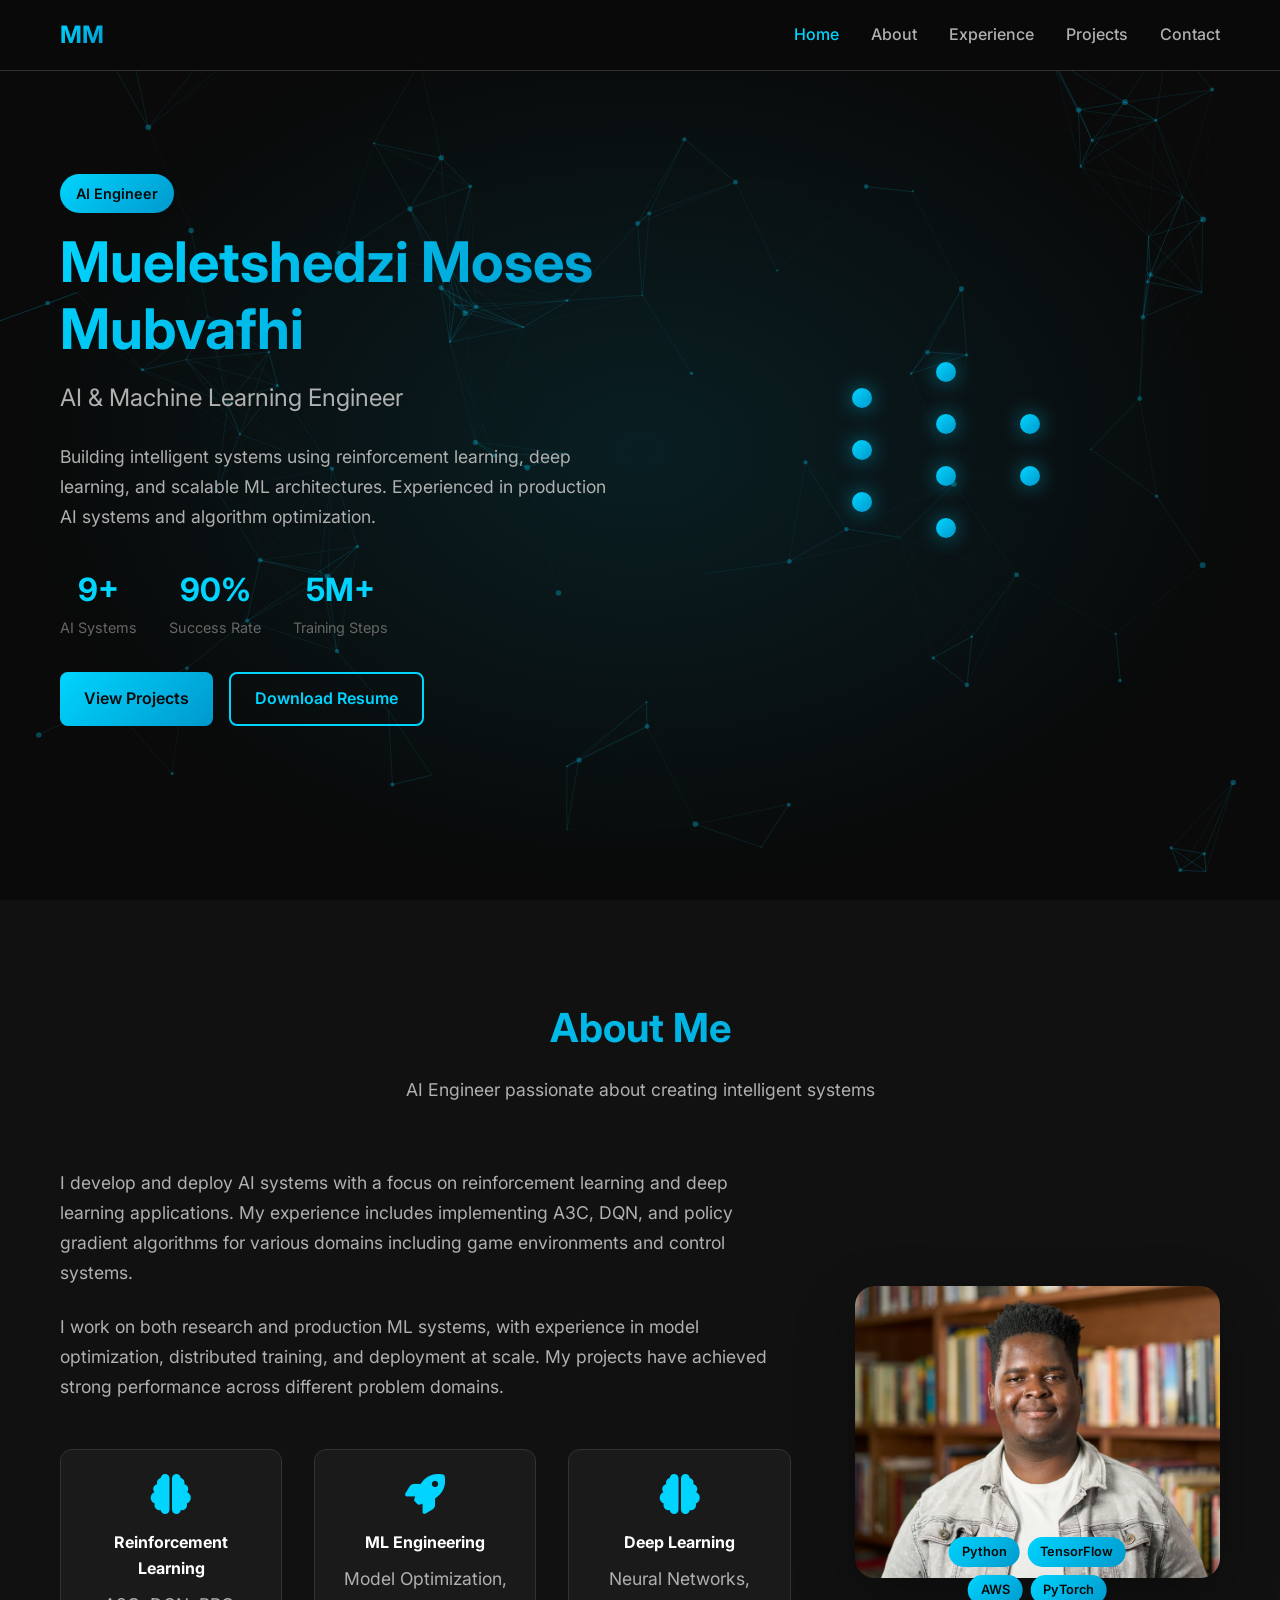
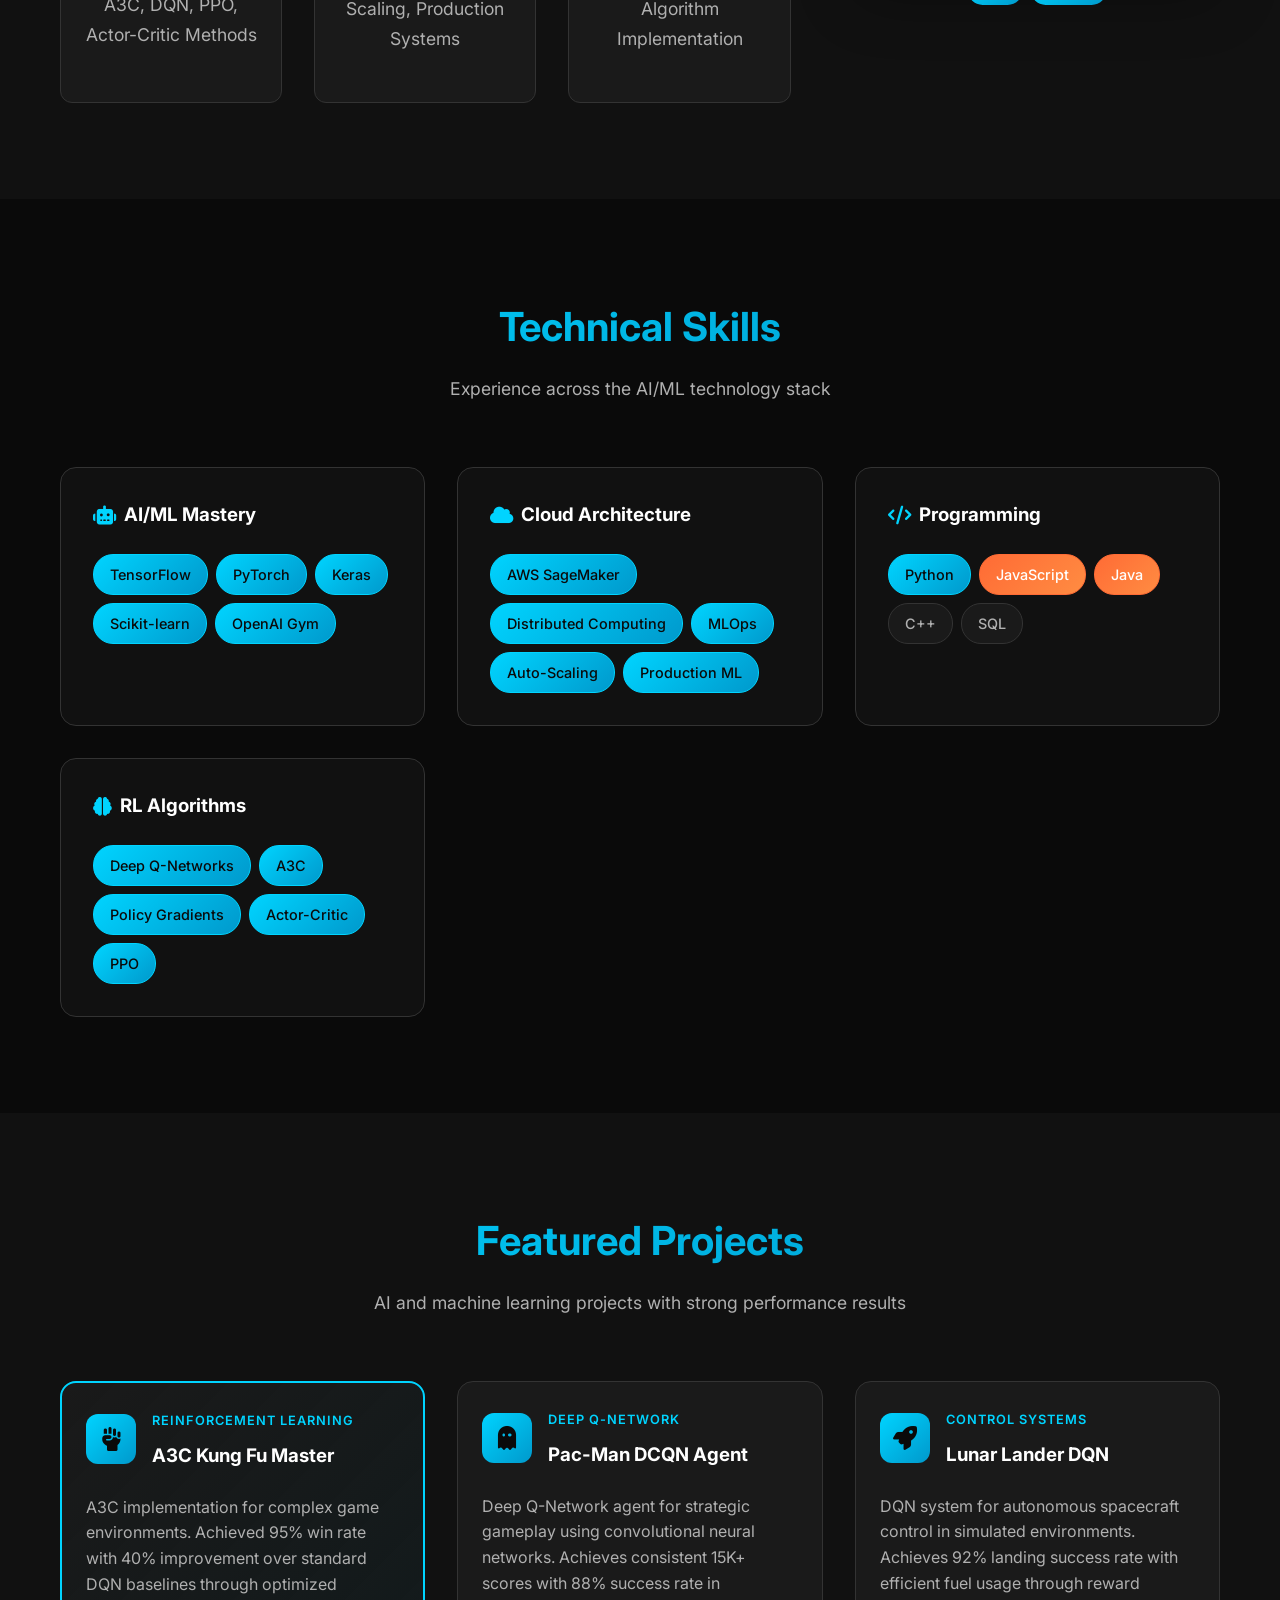
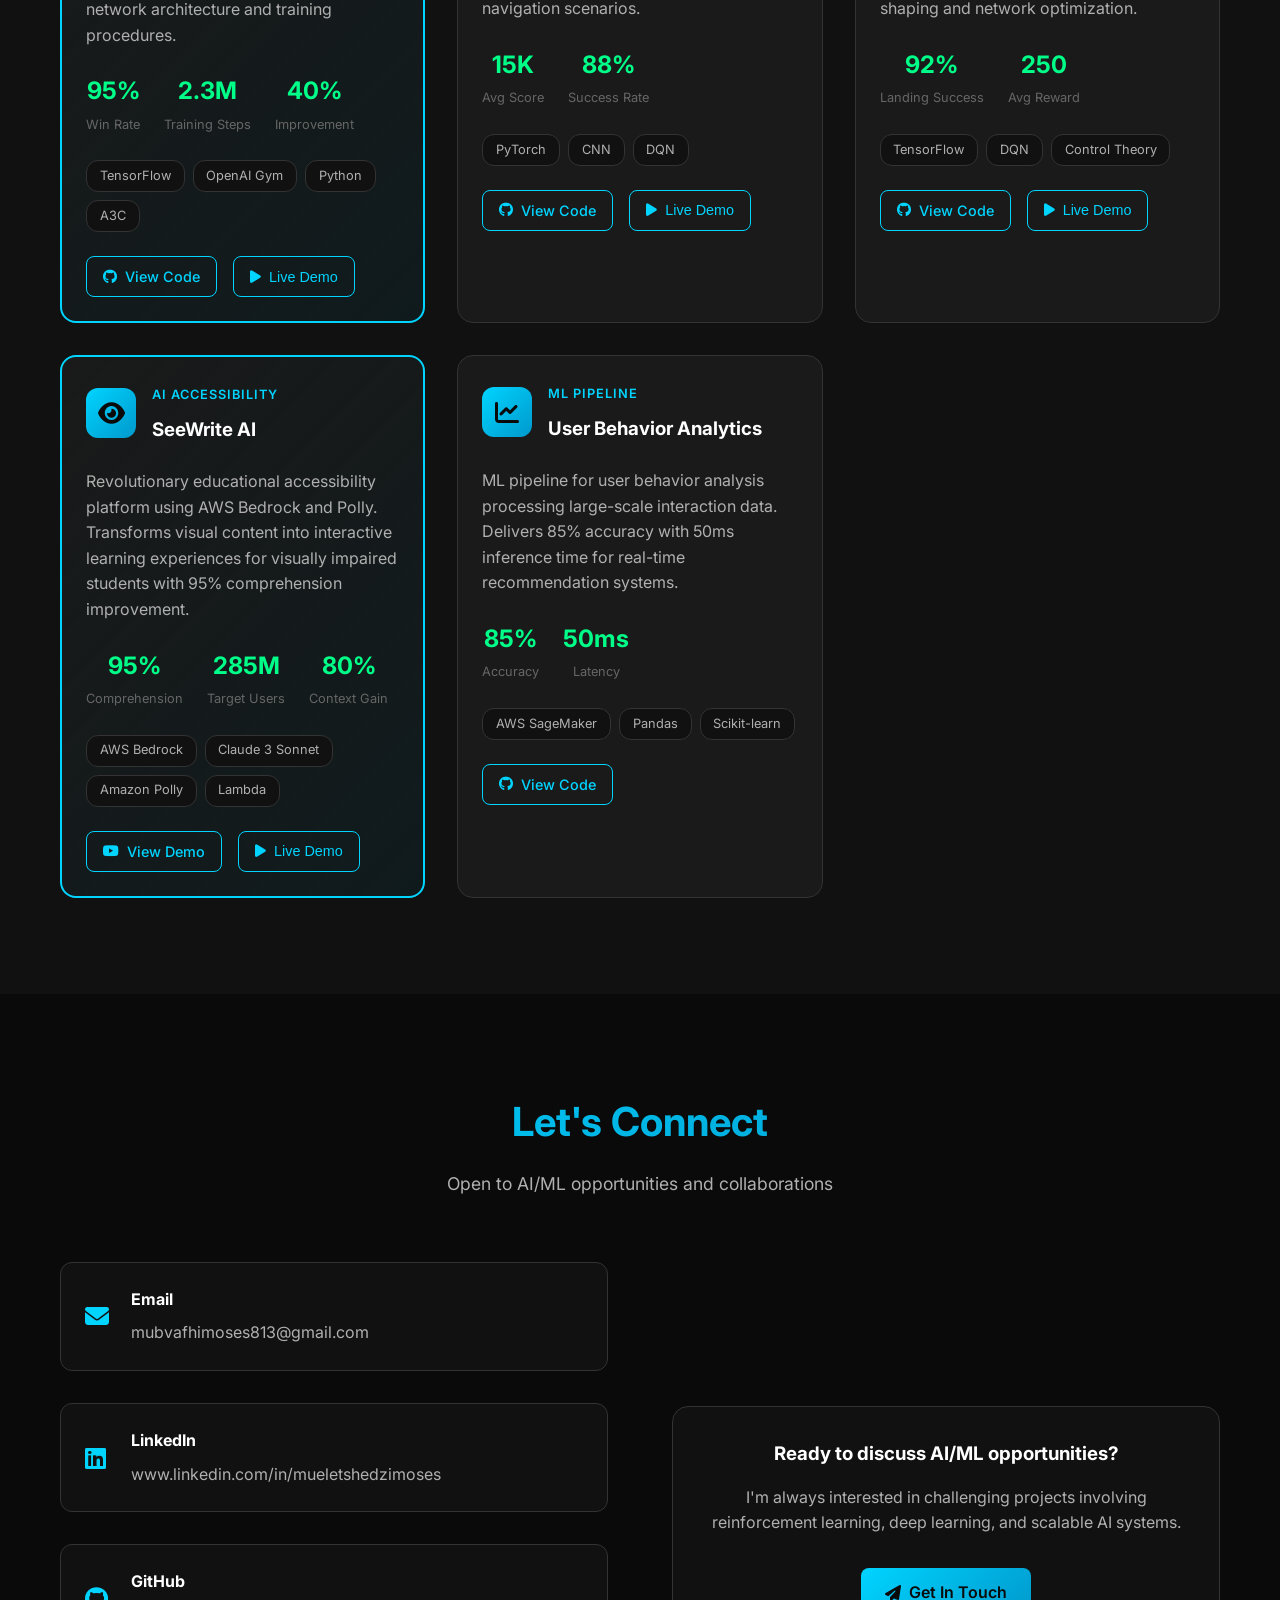
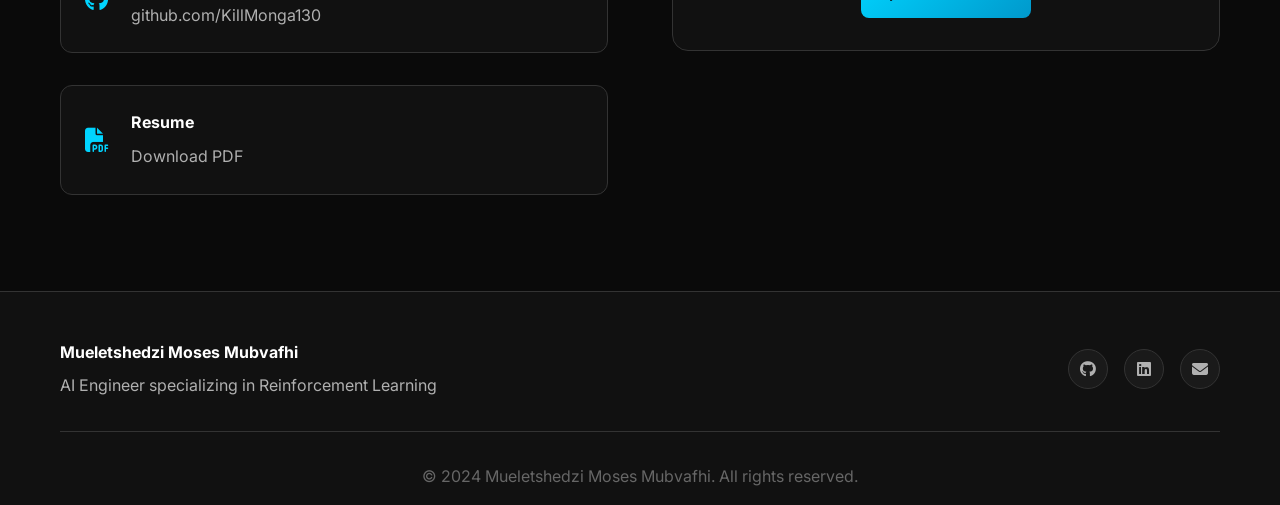
==== commit e27d04fa: "Restore clean versions of index.html, style.css, and script.js" ====
--- a/index.html
+++ b/index.html
@@ -417,7 +417,7 @@
                         <i class="fas fa-file-pdf"></i>
                         <div>
                             <h4>Resume</h4>
-                            <a href="./Resume.pdf" download>Download PDF</a>
+                            <a href="./Profile-4.pdf" download>Download PDF</a>
                         </div>
                     </div>
                 </div>
--- a/assets/css/style.css
+++ b/assets/css/style.css
@@ -1,264 +1,46 @@
-/* Modern AI Engineer Portfolio - Enhanced Professional Design */
-
-/* Import additional modern styles */
-@import url('./modern-styles.css');
-
-/* Custom Properties (CSS Variables) */
+/* Modern AI Engineer Portfolio - Professional Dark Theme */
 :root {
-    /* Primary Colors */
     --primary-color: #00d4ff;
-    --primary-dark: #0099cc;
-    --primary-light: #33e0ff;
-    --secondary-color: #ff6b35;
-    --secondary-dark: #e55a30;
-    --secondary-light: #ff8c42;
-    
-    /* Neutral Colors */
+    --secondary-color: #0099cc;
+    --accent-color: #ff6b35;
     --bg-primary: #0a0a0a;
     --bg-secondary: #111111;
     --bg-tertiary: #1a1a1a;
-    --bg-quaternary: #222222;
-    --bg-overlay: rgba(10, 10, 10, 0.95);
-    
-    /* Text Colors */
     --text-primary: #ffffff;
     --text-secondary: #b0b0b0;
     --text-muted: #666666;
-    --text-accent: var(--primary-color);
-    
-    /* Border & Divider Colors */
-    --border-primary: #333333;
-    --border-secondary: #444444;
-    --border-accent: var(--primary-color);
-    
-    /* Status Colors */
+    --border-color: #333333;
     --success-color: #00ff88;
     --warning-color: #ffaa00;
-    --error-color: #ff4757;
-    --info-color: var(--primary-color);
-    
-    /* Gradients */
     --gradient-primary: linear-gradient(135deg, #00d4ff, #0099cc);
     --gradient-secondary: linear-gradient(135deg, #ff6b35, #ff8c42);
-    --gradient-accent: linear-gradient(135deg, #00d4ff, #ff6b35);
-    --gradient-text: linear-gradient(135deg, #00d4ff, #ffffff);
-    --gradient-bg: radial-gradient(ellipse at center, rgba(0, 212, 255, 0.1) 0%, transparent 70%);
-    
-    /* Shadows */
-    --shadow-sm: 0 2px 10px rgba(0, 0, 0, 0.1);
-    --shadow-md: 0 4px 20px rgba(0, 212, 255, 0.1);
-    --shadow-lg: 0 8px 40px rgba(0, 212, 255, 0.15);
-    --shadow-xl: 0 20px 60px rgba(0, 0, 0, 0.3);
-    --shadow-glow: 0 0 20px rgba(0, 212, 255, 0.5);
-    --shadow-text: 0 2px 10px rgba(0, 0, 0, 0.5);
-    
-    /* Typography */
-    --font-primary: 'Inter', -apple-system, BlinkMacSystemFont, 'Segoe UI', sans-serif;
-    --font-mono: 'JetBrains Mono', 'Fira Code', monospace;
-    --font-size-xs: 0.75rem;
-    --font-size-sm: 0.875rem;
-    --font-size-base: 1rem;
-    --font-size-lg: 1.125rem;
-    --font-size-xl: 1.25rem;
-    --font-size-2xl: 1.5rem;
-    --font-size-3xl: 1.875rem;
-    --font-size-4xl: 2.25rem;
-    --font-size-5xl: 3rem;
-    --font-size-6xl: 3.75rem;
-    
-    /* Spacing */
-    --space-xs: 0.25rem;
-    --space-sm: 0.5rem;
-    --space-md: 1rem;
-    --space-lg: 1.5rem;
-    --space-xl: 2rem;
-    --space-2xl: 3rem;
-    --space-3xl: 4rem;
-    --space-4xl: 6rem;
-    --space-5xl: 8rem;
-    
-    /* Border Radius */
-    --radius-sm: 0.375rem;
-    --radius-md: 0.5rem;
-    --radius-lg: 0.75rem;
-    --radius-xl: 1rem;
-    --radius-2xl: 1.5rem;
-    --radius-full: 9999px;
-    
-    /* Transitions */
-    --transition-fast: 0.15s ease-out;
-    --transition-base: 0.3s ease-out;
-    --transition-slow: 0.5s ease-out;
-    --transition-all: all var(--transition-base);
-    
-    /* Z-index */
-    --z-dropdown: 1000;
-    --z-sticky: 1020;
-    --z-fixed: 1030;
-    --z-modal: 1040;
-    --z-popover: 1050;
-    --z-tooltip: 1060;
-    
-    /* Container */
-    --container-max-width: 1200px;
-    --container-padding: var(--space-lg);
-    
-    /* Grid */
-    --grid-gap: var(--space-xl);
-    --grid-gap-sm: var(--space-lg);
-}
-
-/* Dark theme variations */
-[data-theme="light"] {
-    --bg-primary: #ffffff;
-    --bg-secondary: #f8f9fa;
-    --bg-tertiary: #e9ecef;
-    --bg-quaternary: #dee2e6;
-    --text-primary: #212529;
-    --text-secondary: #495057;
-    --text-muted: #6c757d;
-    --border-primary: #dee2e6;
-    --border-secondary: #adb5bd;
-}
-
-/* Base Styles */
-*, *::before, *::after {
-    box-sizing: border-box;
+    --shadow-light: 0 4px 20px rgba(0, 212, 255, 0.1);
+    --shadow-medium: 0 8px 40px rgba(0, 212, 255, 0.15);
+    --shadow-heavy: 0 20px 60px rgba(0, 0, 0, 0.3);
+}
+
+* {
     margin: 0;
     padding: 0;
+    box-sizing: border-box;
 }
 
 html {
     scroll-behavior: smooth;
-    font-size: 16px;
-    line-height: 1.6;
 }
 
 body {
-    font-family: var(--font-primary);
+    font-family: 'Inter', -apple-system, BlinkMacSystemFont, sans-serif;
     background-color: var(--bg-primary);
     color: var(--text-primary);
     line-height: 1.6;
     overflow-x: hidden;
-    font-weight: 400;
-    text-rendering: optimizeLegibility;
-    -webkit-font-smoothing: antialiased;
-    -moz-osx-font-smoothing: grayscale;
-}
-
-/* Skip Link for Accessibility */
-.skip-link {
-    position: absolute;
-    top: -40px;
-    left: 6px;
-    background: var(--primary-color);
-    color: var(--bg-primary);
-    padding: 8px;
-    text-decoration: none;
-    border-radius: var(--radius-md);
-    z-index: var(--z-tooltip);
-    transition: var(--transition-all);
-}
-
-.skip-link:focus {
-    top: 6px;
-}
-
-/* Container */
+}
+
 .container {
-    max-width: var(--container-max-width);
+    max-width: 1200px;
     margin: 0 auto;
-    padding: 0 var(--container-padding);
-}
-
-/* Typography */
-h1, h2, h3, h4, h5, h6 {
-    font-weight: 700;
-    line-height: 1.2;
-    margin-bottom: var(--space-md);
-    color: var(--text-primary);
-}
-
-h1 { font-size: var(--font-size-5xl); }
-h2 { font-size: var(--font-size-4xl); }
-h3 { font-size: var(--font-size-3xl); }
-h4 { font-size: var(--font-size-2xl); }
-h5 { font-size: var(--font-size-xl); }
-h6 { font-size: var(--font-size-lg); }
-
-p {
-    margin-bottom: var(--space-md);
-    color: var(--text-secondary);
-    line-height: 1.7;
-}
-
-a {
-    color: var(--primary-color);
-    text-decoration: none;
-    transition: var(--transition-all);
-}
-
-a:hover, a:focus {
-    color: var(--primary-light);
-    outline: none;
-}
-
-/* Loading Screen */
-.loading-screen {
-    position: fixed;
-    top: 0;
-    left: 0;
-    width: 100%;
-    height: 100%;
-    background: var(--bg-primary);
-    display: flex;
-    justify-content: center;
-    align-items: center;
-    z-index: var(--z-modal);
-    transition: opacity 0.5s ease-out;
-}
-
-.loading-content {
-    text-align: center;
-}
-
-.loading-logo {
-    font-size: var(--font-size-5xl);
-    font-weight: 900;
-    background: var(--gradient-primary);
-    -webkit-background-clip: text;
-    -webkit-text-fill-color: transparent;
-    background-clip: text;
-    margin-bottom: var(--space-lg);
-    animation: pulse 2s infinite;
-}
-
-.loading-text {
-    font-size: var(--font-size-lg);
-    color: var(--text-secondary);
-    margin-bottom: var(--space-xl);
-    font-family: var(--font-mono);
-}
-
-.loading-progress {
-    width: 200px;
-    height: 4px;
-    background: var(--bg-tertiary);
-    border-radius: var(--radius-full);
-    overflow: hidden;
-}
-
-.progress-bar {
-    height: 100%;
-    background: var(--gradient-primary);
-    border-radius: var(--radius-full);
-    animation: loading 2s ease-in-out infinite;
-}
-
-@keyframes loading {
-    0% { width: 0%; }
-    50% { width: 60%; }
-    100% { width: 100%; }
+    padding: 0 20px;
 }
 
 /* Header */
@@ -266,80 +48,43 @@
     position: fixed;
     top: 0;
     width: 100%;
-    background: var(--bg-overlay);
+    background: rgba(10, 10, 10, 0.95);
     backdrop-filter: blur(20px);
-    border-bottom: 1px solid var(--border-primary);
-    z-index: var(--z-fixed);
-    transition: var(--transition-all);
-}
-
-.header.scrolled {
-    background: var(--bg-overlay);
-    box-shadow: var(--shadow-md);
+    border-bottom: 1px solid var(--border-color);
+    z-index: 1000;
+    transition: all 0.3s ease;
 }
 
 .navbar {
     display: flex;
     justify-content: space-between;
     align-items: center;
-    padding: var(--space-lg) 0;
-    position: relative;
-}
-
-/* Logo */
-.logo {
-    position: relative;
-    z-index: var(--z-fixed);
+    padding: 1rem 0;
 }
 
 .logo a {
-    display: flex;
-    align-items: center;
-    position: relative;
+    font-size: 1.5rem;
+    font-weight: 700;
+    color: var(--primary-color);
     text-decoration: none;
-}
-
-.logo-text {
-    font-size: var(--font-size-2xl);
-    font-weight: 900;
     background: var(--gradient-primary);
     -webkit-background-clip: text;
     -webkit-text-fill-color: transparent;
     background-clip: text;
-    transition: var(--transition-all);
-}
-
-.logo-glow {
-    position: absolute;
-    inset: 0;
-    background: var(--gradient-primary);
-    border-radius: var(--radius-md);
-    opacity: 0;
-    filter: blur(10px);
-    transition: var(--transition-all);
-    z-index: -1;
-}
-
-.logo a:hover .logo-glow {
-    opacity: 0.3;
-}
-
-/* Navigation */
+}
+
 .nav-links {
     display: flex;
     list-style: none;
-    gap: var(--space-2xl);
-    margin: 0;
-    padding: 0;
+    gap: 2rem;
 }
 
 .nav-links a {
     color: var(--text-secondary);
+    text-decoration: none;
     font-weight: 500;
-    font-size: var(--font-size-base);
-    transition: var(--transition-all);
+    transition: color 0.3s ease;
     position: relative;
-    padding: var(--space-sm) 0;
 }
 
 .nav-links a:hover,
@@ -350,44 +95,16 @@
 .nav-links a::after {
     content: '';
     position: absolute;
-    bottom: 0;
+    bottom: -5px;
     left: 0;
     width: 0;
     height: 2px;
     background: var(--gradient-primary);
-    transition: width var(--transition-base);
-}
-
-.nav-links a:hover::after,
-.nav-links a.active::after {
+    transition: width 0.3s ease;
+}
+
+.nav-links a:hover::after {
     width: 100%;
-}
-
-/* Navigation Actions */
-.nav-actions {
-    display: flex;
-    align-items: center;
-    gap: var(--space-md);
-}
-
-.theme-toggle {
-    background: var(--bg-tertiary);
-    border: 1px solid var(--border-primary);
-    color: var(--text-secondary);
-    width: 40px;
-    height: 40px;
-    border-radius: var(--radius-md);
-    display: flex;
-    align-items: center;
-    justify-content: center;
-    cursor: pointer;
-    transition: var(--transition-all);
-}
-
-.theme-toggle:hover {
-    background: var(--primary-color);
-    color: var(--bg-primary);
-    border-color: var(--primary-color);
 }
 
 .nav-toggle {
@@ -395,519 +112,13 @@
     flex-direction: column;
     cursor: pointer;
     gap: 4px;
-    background: none;
-    border: none;
-    padding: var(--space-sm);
 }
 
 .nav-toggle span {
     width: 25px;
     height: 3px;
     background: var(--primary-color);
-    transition: var(--transition-all);
-    border-radius: var(--radius-sm);
-}
-
-.nav-toggle.active span:nth-child(1) {
-    transform: rotate(45deg) translate(6px, 6px);
-}
-
-.nav-toggle.active span:nth-child(2) {
-    opacity: 0;
-}
-
-.nav-toggle.active span:nth-child(3) {
-    transform: rotate(-45deg) translate(6px, -6px);
-}
-
-/* Button Components */
-.btn {
-    display: inline-flex;
-    align-items: center;
-    justify-content: center;
-    gap: var(--space-sm);
-    padding: var(--space-md) var(--space-xl);
-    border: none;
-    border-radius: var(--radius-md);
-    font-family: var(--font-primary);
-    font-size: var(--font-size-base);
-    font-weight: 600;
-    text-decoration: none;
-    cursor: pointer;
-    transition: var(--transition-all);
-    position: relative;
-    overflow: hidden;
-    white-space: nowrap;
-}
-
-.btn::before {
-    content: '';
-    position: absolute;
-    top: 0;
-    left: -100%;
-    width: 100%;
-    height: 100%;
-    background: linear-gradient(90deg, transparent, rgba(255, 255, 255, 0.2), transparent);
-    transition: left 0.5s ease;
-}
-
-.btn:hover::before {
-    left: 100%;
-}
-
-.btn-primary {
-    background: var(--gradient-primary);
-    color: white;
-    box-shadow: var(--shadow-md);
-}
-
-.btn-primary:hover {
-    transform: translateY(-2px);
-    box-shadow: var(--shadow-lg);
-    color: white;
-}
-
-.btn-secondary {
-    background: transparent;
-    color: var(--primary-color);
-    border: 2px solid var(--primary-color);
-}
-
-.btn-secondary:hover {
-    background: var(--primary-color);
-    color: var(--bg-primary);
-    transform: translateY(-2px);
-}
-
-.btn-outline {
-    background: transparent;
-    color: var(--text-primary);
-    border: 1px solid var(--border-primary);
-}
-
-.btn-outline:hover {
-    background: var(--bg-tertiary);
-    border-color: var(--primary-color);
-    color: var(--primary-color);
-}
-
-.btn-ghost {
-    background: transparent;
-    color: var(--text-secondary);
-    padding: var(--space-sm) var(--space-md);
-}
-
-.btn-ghost:hover {
-    background: var(--bg-tertiary);
-    color: var(--primary-color);
-}
-
-.btn-icon {
-    width: 44px;
-    height: 44px;
-    padding: 0;
-    border-radius: var(--radius-md);
-}
-
-.btn-sm {
-    padding: var(--space-sm) var(--space-lg);
-    font-size: var(--font-size-sm);
-}
-
-.btn-lg {
-    padding: var(--space-lg) var(--space-2xl);
-    font-size: var(--font-size-lg);
-}
-
-/* Hero Section */
-.hero {
-    min-height: 100vh;
-    display: flex;
-    align-items: center;
-    position: relative;
-    background: var(--bg-primary);
-    background-image: var(--gradient-bg);
-    overflow: hidden;
-}
-
-.hero::before {
-    content: '';
-    position: absolute;
-    top: 0;
-    left: 0;
-    right: 0;
-    bottom: 0;
-    background: url('data:image/svg+xml,<svg xmlns="http://www.w3.org/2000/svg" viewBox="0 0 100 100"><defs><pattern id="grid" width="10" height="10" patternUnits="userSpaceOnUse"><path d="M 10 0 L 0 0 0 10" fill="none" stroke="%23333" stroke-width="0.5" opacity="0.3"/></pattern></defs><rect width="100" height="100" fill="url(%23grid)"/></svg>');
-    opacity: 0.1;
-    pointer-events: none;
-}
-
-.hero-content {
-    display: grid;
-    grid-template-columns: 1fr 1fr;
-    gap: var(--space-4xl);
-    align-items: center;
-    width: 100%;
-    position: relative;
-    z-index: 1;
-}
-
-.hero-text {
-    display: flex;
-    flex-direction: column;
-    gap: var(--space-xl);
-}
-
-.hero-greeting {
-    font-size: var(--font-size-lg);
-    color: var(--primary-color);
-    font-weight: 500;
-    margin-bottom: var(--space-sm);
-}
-
-.hero-title {
-    font-size: var(--font-size-6xl);
-    font-weight: 900;
-    line-height: 1.1;
-    margin-bottom: var(--space-md);
-    background: var(--gradient-text);
-    -webkit-background-clip: text;
-    -webkit-text-fill-color: transparent;
-    background-clip: text;
-}
-
-.hero-subtitle {
-    font-size: var(--font-size-3xl);
-    color: var(--text-secondary);
-    font-weight: 300;
-    margin-bottom: var(--space-lg);
-}
-
-.typing-animation {
-    display: inline-block;
-    position: relative;
-}
-
-.typing-animation::after {
-    content: '|';
-    color: var(--primary-color);
-    animation: blink 1s infinite;
-}
-
-@keyframes blink {
-    0%, 50% { opacity: 1; }
-    51%, 100% { opacity: 0; }
-}
-
-.hero-description {
-    font-size: var(--font-size-xl);
-    color: var(--text-secondary);
-    line-height: 1.6;
-    margin-bottom: var(--space-2xl);
-}
-
-.hero-actions {
-    display: flex;
-    gap: var(--space-lg);
-    align-items: center;
-}
-
-.hero-stats {
-    display: flex;
-    gap: var(--space-2xl);
-    margin-top: var(--space-2xl);
-}
-
-.stat {
-    text-align: center;
-}
-
-.stat-number {
-    font-size: var(--font-size-3xl);
-    font-weight: 900;
-    color: var(--primary-color);
-    display: block;
-}
-
-.stat-label {
-    font-size: var(--font-size-sm);
-    color: var(--text-muted);
-    text-transform: uppercase;
-    font-weight: 500;
-    letter-spacing: 0.05em;
-}
-
-.hero-visual {
-    position: relative;
-    display: flex;
-    justify-content: center;
-    align-items: center;
-}
-
-.hero-image {
-    position: relative;
-    width: 400px;
-    height: 400px;
-    border-radius: 50%;
-    overflow: hidden;
-    border: 4px solid var(--primary-color);
-    box-shadow: var(--shadow-glow);
-    animation: float 6s ease-in-out infinite;
-}
-
-.hero-image img {
-    width: 100%;
-    height: 100%;
-    object-fit: cover;
-}
-
-@keyframes float {
-    0%, 100% { transform: translateY(0px); }
-    50% { transform: translateY(-20px); }
-}
-
-.hero-decoration {
-    position: absolute;
-    width: 500px;
-    height: 500px;
-    border: 1px solid var(--border-primary);
-    border-radius: 50%;
-    animation: rotate 20s linear infinite;
-}
-
-.hero-decoration::before {
-    content: '';
-    position: absolute;
-    top: 20px;
-    left: 20px;
-    width: 8px;
-    height: 8px;
-    background: var(--primary-color);
-    border-radius: 50%;
-    box-shadow: var(--shadow-glow);
-}
-
-@keyframes rotate {
-    from { transform: rotate(0deg); }
-    to { transform: rotate(360deg); }
-}
-
-/* Particles Background */
-#particles-js {
-    position: absolute;
-    width: 100%;
-    height: 100%;
-    top: 0;
-    left: 0;
-    z-index: 0;
-}
-
-/* Section Base Styles */
-section {
-    padding: var(--space-5xl) 0;
-    position: relative;
-}
-
-.section-header {
-    text-align: center;
-    margin-bottom: var(--space-4xl);
-}
-
-.section-title {
-    font-size: var(--font-size-4xl);
-    font-weight: 900;
-    margin-bottom: var(--space-md);
-    background: var(--gradient-text);
-    -webkit-background-clip: text;
-    -webkit-text-fill-color: transparent;
-    background-clip: text;
-}
-
-.section-subtitle {
-    font-size: var(--font-size-xl);
-    color: var(--text-secondary);
-    max-width: 600px;
-    margin: 0 auto;
-    line-height: 1.6;
-}
-
-/* Responsive Design */
-@media (max-width: 1024px) {
-    .container {
-        padding: 0 var(--space-lg);
-    }
-    
-    .hero-content {
-        grid-template-columns: 1fr;
-        gap: var(--space-3xl);
-        text-align: center;
-    }
-    
-    .hero-title {
-        font-size: var(--font-size-5xl);
-    }
-    
-    .hero-image {
-        width: 300px;
-        height: 300px;
-    }
-    
-    .hero-decoration {
-        width: 350px;
-        height: 350px;
-    }
-}
-
-@media (max-width: 768px) {
-    .nav-links {
-        position: fixed;
-        top: 0;
-        left: -100%;
-        width: 100%;
-        height: 100vh;
-        background: var(--bg-overlay);
-        backdrop-filter: blur(20px);
-        flex-direction: column;
-        justify-content: center;
-        align-items: center;
-        gap: var(--space-3xl);
-        transition: left var(--transition-base);
-        z-index: var(--z-modal);
-    }
-    
-    .nav-links.active {
-        left: 0;
-    }
-    
-    .nav-links a {
-        font-size: var(--font-size-2xl);
-    }
-    
-    .nav-toggle {
-        display: flex;
-    }
-    
-    .hero-title {
-        font-size: var(--font-size-4xl);
-    }
-    
-    .hero-subtitle {
-        font-size: var(--font-size-2xl);
-    }
-    
-    .hero-actions {
-        flex-direction: column;
-        width: 100%;
-    }
-    
-    .hero-actions .btn {
-        width: 100%;
-        justify-content: center;
-    }
-    
-    .hero-stats {
-        justify-content: center;
-    }
-    
-    .section-title {
-        font-size: var(--font-size-3xl);
-    }
-    
-    .section-subtitle {
-        font-size: var(--font-size-lg);
-    }
-}
-
-@media (max-width: 480px) {
-    .hero-title {
-        font-size: var(--font-size-3xl);
-    }
-    
-    .hero-image {
-        width: 250px;
-        height: 250px;
-    }
-    
-    .hero-decoration {
-        width: 280px;
-        height: 280px;
-    }
-    
-    .hero-stats {
-        flex-direction: column;
-        gap: var(--space-lg);
-    }
-}
-
-/* Buttons */
-.btn-primary,
-.btn-secondary,
-.btn-outline {
-    display: inline-flex;
-    align-items: center;
-    gap: var(--space-sm);
-    padding: var(--space-md) var(--space-xl);
-    border-radius: var(--radius-lg);
-    font-weight: 600;
-    font-size: var(--font-size-base);
-    text-decoration: none;
-    transition: var(--transition-all);
-    cursor: pointer;
-    border: none;
-    position: relative;
-    overflow: hidden;
-    z-index: 1;
-}
-
-.btn-primary {
-    background: var(--gradient-primary);
-    color: var(--bg-primary);
-    border: 2px solid transparent;
-}
-
-.btn-primary::before {
-    content: '';
-    position: absolute;
-    inset: 0;
-    background: var(--gradient-accent);
-    opacity: 0;
-    transition: var(--transition-all);
-    z-index: -1;
-}
-
-.btn-primary:hover {
-    transform: translateY(-2px);
-    box-shadow: var(--shadow-lg);
-}
-
-.btn-primary:hover::before {
-    opacity: 1;
-}
-
-.btn-secondary {
-    background: var(--bg-tertiary);
-    color: var(--text-primary);
-    border: 2px solid var(--border-primary);
-}
-
-.btn-secondary:hover {
-    background: var(--bg-quaternary);
-    border-color: var(--primary-color);
-    transform: translateY(-2px);
-    box-shadow: var(--shadow-md);
-}
-
-.btn-outline {
-    background: transparent;
-    color: var(--primary-color);
-    border: 2px solid var(--primary-color);
-}
-
-.btn-outline:hover {
-    background: var(--primary-color);
-    color: var(--bg-primary);
-    transform: translateY(-2px);
-    box-shadow: var(--shadow-md);
+    transition: all 0.3s ease;
 }
 
 /* Hero Section */
@@ -916,9 +127,7 @@
     display: flex;
     align-items: center;
     position: relative;
-    background: var(--gradient-bg);
-    padding: var(--space-5xl) 0 var(--space-4xl);
-    overflow: hidden;
+    background: radial-gradient(ellipse at center, rgba(0, 212, 255, 0.1) 0%, transparent 70%);
 }
 
 #particles-js {
@@ -935,180 +144,123 @@
     z-index: 2;
     display: grid;
     grid-template-columns: 1fr 1fr;
-    gap: var(--space-4xl);
-    align-items: center;
-    width: 100%;
-}
-
-.hero-text {
-    animation: fadeInUp 0.8s ease-out;
+    gap: 4rem;
+    align-items: center;
+    padding: 2rem 0;
 }
 
 .hero-badge {
-    display: inline-flex;
-    align-items: center;
-    gap: var(--space-sm);
+    display: inline-block;
     background: var(--gradient-primary);
     color: var(--bg-primary);
-    padding: var(--space-sm) var(--space-lg);
-    border-radius: var(--radius-full);
-    font-size: var(--font-size-sm);
+    padding: 0.5rem 1rem;
+    border-radius: 20px;
+    font-size: 0.9rem;
     font-weight: 600;
-    margin-bottom: var(--space-xl);
-    animation: slideInLeft 0.8s ease-out 0.2s both;
-}
-
-.hero-title {
-    margin-bottom: var(--space-lg);
-    line-height: 1.1;
-}
-
-.greeting {
-    display: block;
-    font-size: var(--font-size-xl);
-    font-weight: 400;
-    color: var(--text-secondary);
-    margin-bottom: var(--space-sm);
-    animation: fadeIn 0.8s ease-out 0.3s both;
-}
-
-.name {
-    display: block;
-    font-size: var(--font-size-5xl);
-    font-weight: 800;
-    background: var(--gradient-text);
+    margin-bottom: 1rem;
+}
+
+.hero-text h1 {
+    font-size: 3.5rem;
+    font-weight: 700;
+    margin-bottom: 1rem;
+    background: var(--gradient-primary);
     -webkit-background-clip: text;
     -webkit-text-fill-color: transparent;
     background-clip: text;
-    margin-bottom: var(--space-sm);
-    animation: slideInRight 0.8s ease-out 0.4s both;
-}
-
-.typing-text {
-    display: block;
-    font-size: var(--font-size-2xl);
-    color: var(--primary-color);
-    font-weight: 600;
-    min-height: 2em;
-    animation: fadeIn 0.8s ease-out 0.5s both;
-}
-
-.hero-description {
-    font-size: var(--font-size-lg);
-    color: var(--text-secondary);
-    margin-bottom: var(--space-2xl);
+    line-height: 1.2;
+}
+
+.hero-text h2 {
+    font-size: 1.5rem;
+    color: var(--text-secondary);
+    margin-bottom: 1.5rem;
+    font-weight: 400;
+}
+
+.hero-text p {
+    font-size: 1.1rem;
+    color: var(--text-secondary);
+    margin-bottom: 2rem;
     line-height: 1.7;
-    animation: fadeInUp 0.8s ease-out 0.6s both;
 }
 
 .hero-stats {
-    display: grid;
-    grid-template-columns: repeat(auto-fit, minmax(120px, 1fr));
-    gap: var(--space-lg);
-    margin-bottom: var(--space-2xl);
-    padding: var(--space-lg);
-    background: var(--bg-secondary);
-    border-radius: var(--radius-xl);
-    border: 1px solid var(--border-primary);
-    animation: scaleIn 0.8s ease-out 0.7s both;
+    display: flex;
+    gap: 2rem;
+    margin-bottom: 2rem;
 }
 
 .stat {
     text-align: center;
-    padding: var(--space-md);
-    transition: var(--transition-all);
-}
-
-.stat:hover {
-    transform: translateY(-2px);
 }
 
 .stat-number {
     display: block;
-    font-size: var(--font-size-3xl);
-    font-weight: 800;
-    color: var(--primary-color);
-    margin-bottom: var(--space-xs);
-    font-family: var(--font-mono);
+    font-size: 2rem;
+    font-weight: 700;
+    color: var(--primary-color);
 }
 
 .stat-label {
-    font-size: var(--font-size-sm);
+    font-size: 0.9rem;
     color: var(--text-muted);
-    font-weight: 500;
 }
 
 .hero-actions {
     display: flex;
-    flex-wrap: wrap;
-    gap: var(--space-lg);
-    margin-bottom: var(--space-2xl);
-    animation: fadeInUp 0.8s ease-out 0.8s both;
-}
-
-.social-proof {
-    animation: fadeIn 0.8s ease-out 0.9s both;
-}
-
-.social-text {
-    display: block;
-    font-size: var(--font-size-sm);
-    color: var(--text-muted);
-    margin-bottom: var(--space-sm);
-}
-
-.social-logos {
-    display: flex;
-    gap: var(--space-lg);
-}
-
-.social-item {
-    padding: var(--space-sm) var(--space-md);
-    background: var(--bg-tertiary);
-    color: var(--text-secondary);
-    border-radius: var(--radius-md);
-    font-size: var(--font-size-sm);
-    font-weight: 500;
-    border: 1px solid var(--border-primary);
-    transition: var(--transition-all);
-}
-
-.social-item:hover {
-    border-color: var(--primary-color);
-    color: var(--primary-color);
-}
-
-/* Hero Visual */
+    gap: 1rem;
+}
+
+.btn-primary, .btn-secondary {
+    padding: 0.75rem 1.5rem;
+    border-radius: 8px;
+    text-decoration: none;
+    font-weight: 600;
+    transition: all 0.3s ease;
+    display: inline-flex;
+    align-items: center;
+    gap: 0.5rem;
+}
+
+.btn-primary {
+    background: var(--gradient-primary);
+    color: var(--bg-primary);
+}
+
+.btn-primary:hover {
+    transform: translateY(-2px);
+    box-shadow: var(--shadow-medium);
+}
+
+.btn-secondary {
+    background: transparent;
+    color: var(--primary-color);
+    border: 2px solid var(--primary-color);
+}
+
+.btn-secondary:hover {
+    background: var(--primary-color);
+    color: var(--bg-primary);
+}
+
+/* Neural Network Animation */
 .hero-visual {
     display: flex;
     justify-content: center;
     align-items: center;
-    animation: fadeInRight 0.8s ease-out 0.5s both;
-}
-
-.ai-visualization {
-    position: relative;
-    width: 100%;
-    max-width: 500px;
 }
 
 .neural-network {
     display: flex;
-    justify-content: space-between;
-    align-items: center;
-    position: relative;
-    padding: var(--space-2xl);
-    background: var(--bg-secondary);
-    border-radius: var(--radius-2xl);
-    border: 1px solid var(--border-primary);
-    backdrop-filter: blur(20px);
+    gap: 4rem;
+    align-items: center;
 }
 
 .node-layer {
     display: flex;
     flex-direction: column;
-    gap: var(--space-lg);
-    position: relative;
+    gap: 2rem;
 }
 
 .node {
@@ -1116,135 +268,13 @@
     height: 20px;
     border-radius: 50%;
     background: var(--gradient-primary);
-    box-shadow: var(--shadow-glow);
-    position: relative;
-    cursor: pointer;
-    transition: var(--transition-all);
-}
-
-.node::before {
-    content: attr(data-tooltip);
-    position: absolute;
-    bottom: 120%;
-    left: 50%;
-    transform: translateX(-50%);
-    background: var(--bg-primary);
-    color: var(--text-primary);
-    padding: var(--space-xs) var(--space-sm);
-    border-radius: var(--radius-sm);
-    font-size: var(--font-size-xs);
-    white-space: nowrap;
-    opacity: 0;
-    pointer-events: none;
-    transition: var(--transition-all);
-    z-index: var(--z-tooltip);
-}
-
-.node:hover {
-    transform: scale(1.2);
-    box-shadow: 0 0 30px rgba(0, 212, 255, 0.8);
-}
-
-.node:hover::before {
-    opacity: 1;
-}
-
-.node:nth-child(odd) {
-    animation: pulse 3s infinite;
-}
-
-.node:nth-child(even) {
-    animation: pulse 3s infinite 1.5s;
-}
-
-.connections {
-    position: absolute;
-    inset: 0;
-    pointer-events: none;
-}
-
-.connection-svg {
-    width: 100%;
-    height: 100%;
-}
-
-.ai-metrics {
-    margin-top: var(--space-xl);
-    padding: var(--space-lg);
-    background: var(--bg-tertiary);
-    border-radius: var(--radius-lg);
-    border: 1px solid var(--border-primary);
-}
-
-.metric-item {
-    display: flex;
-    justify-content: space-between;
-    align-items: center;
-    margin-bottom: var(--space-md);
-}
-
-.metric-item:last-child {
-    margin-bottom: 0;
-}
-
-.metric-label {
-    font-size: var(--font-size-sm);
-    color: var(--text-secondary);
-    font-weight: 500;
-}
-
-.metric-bar {
-    flex: 1;
-    height: 6px;
-    background: var(--bg-primary);
-    border-radius: var(--radius-full);
-    margin: 0 var(--space-md);
-    overflow: hidden;
-}
-
-.metric-fill {
-    height: 100%;
-    background: var(--gradient-primary);
-    border-radius: var(--radius-full);
-    width: 0;
-    animation: fillMetric 2s ease-out 1s forwards;
-}
-
-.metric-value {
-    font-size: var(--font-size-sm);
-    color: var(--primary-color);
-    font-weight: 600;
-    font-family: var(--font-mono);
-}
-
-@keyframes fillMetric {
-    to { width: var(--percentage, 90%); }
-}
-
-.scroll-indicator {
-    position: absolute;
-    bottom: var(--space-xl);
-    left: 50%;
-    transform: translateX(-50%);
-    text-align: center;
-    color: var(--text-muted);
-    animation: bounce 2s infinite;
-}
-
-.scroll-indicator span {
-    display: block;
-    font-size: var(--font-size-sm);
-    margin-bottom: var(--space-sm);
-}
-
-.scroll-arrow {
-    color: var(--primary-color);
-}
-
-@keyframes bounce {
-    0%, 20%, 50%, 80%, 100% { transform: translateX(-50%) translateY(0); }
-    40% { transform: translateX(-50%) translateY(-10px); }
-    60% { transform: translateX(-50%) translateY(-5px); }
+    animation: pulse 2s infinite;
+    box-shadow: 0 0 20px rgba(0, 212, 255, 0.5);
+}
+
+@keyframes pulse {
+    0%, 100% { opacity: 0.6; transform: scale(1); }
+    50% { opacity: 1; transform: scale(1.1); }
 }
 
 /* Section Headers */
